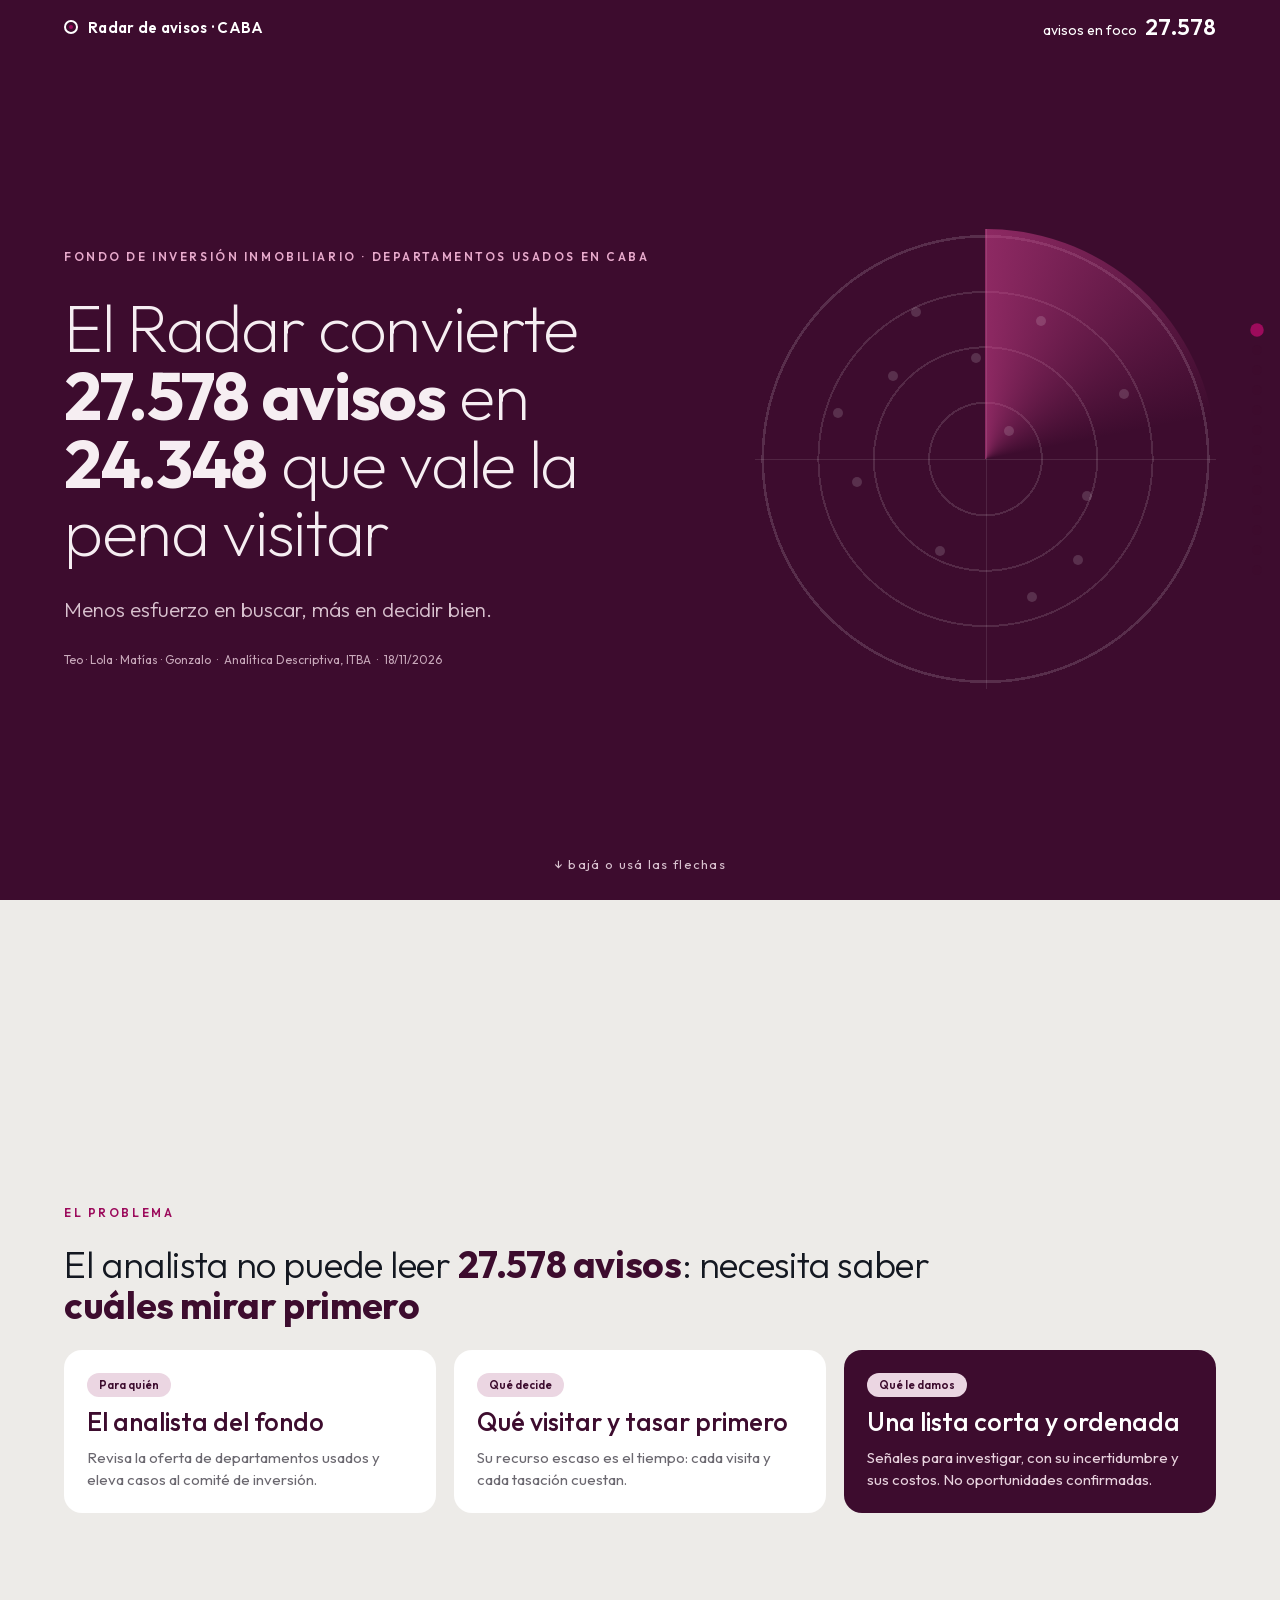
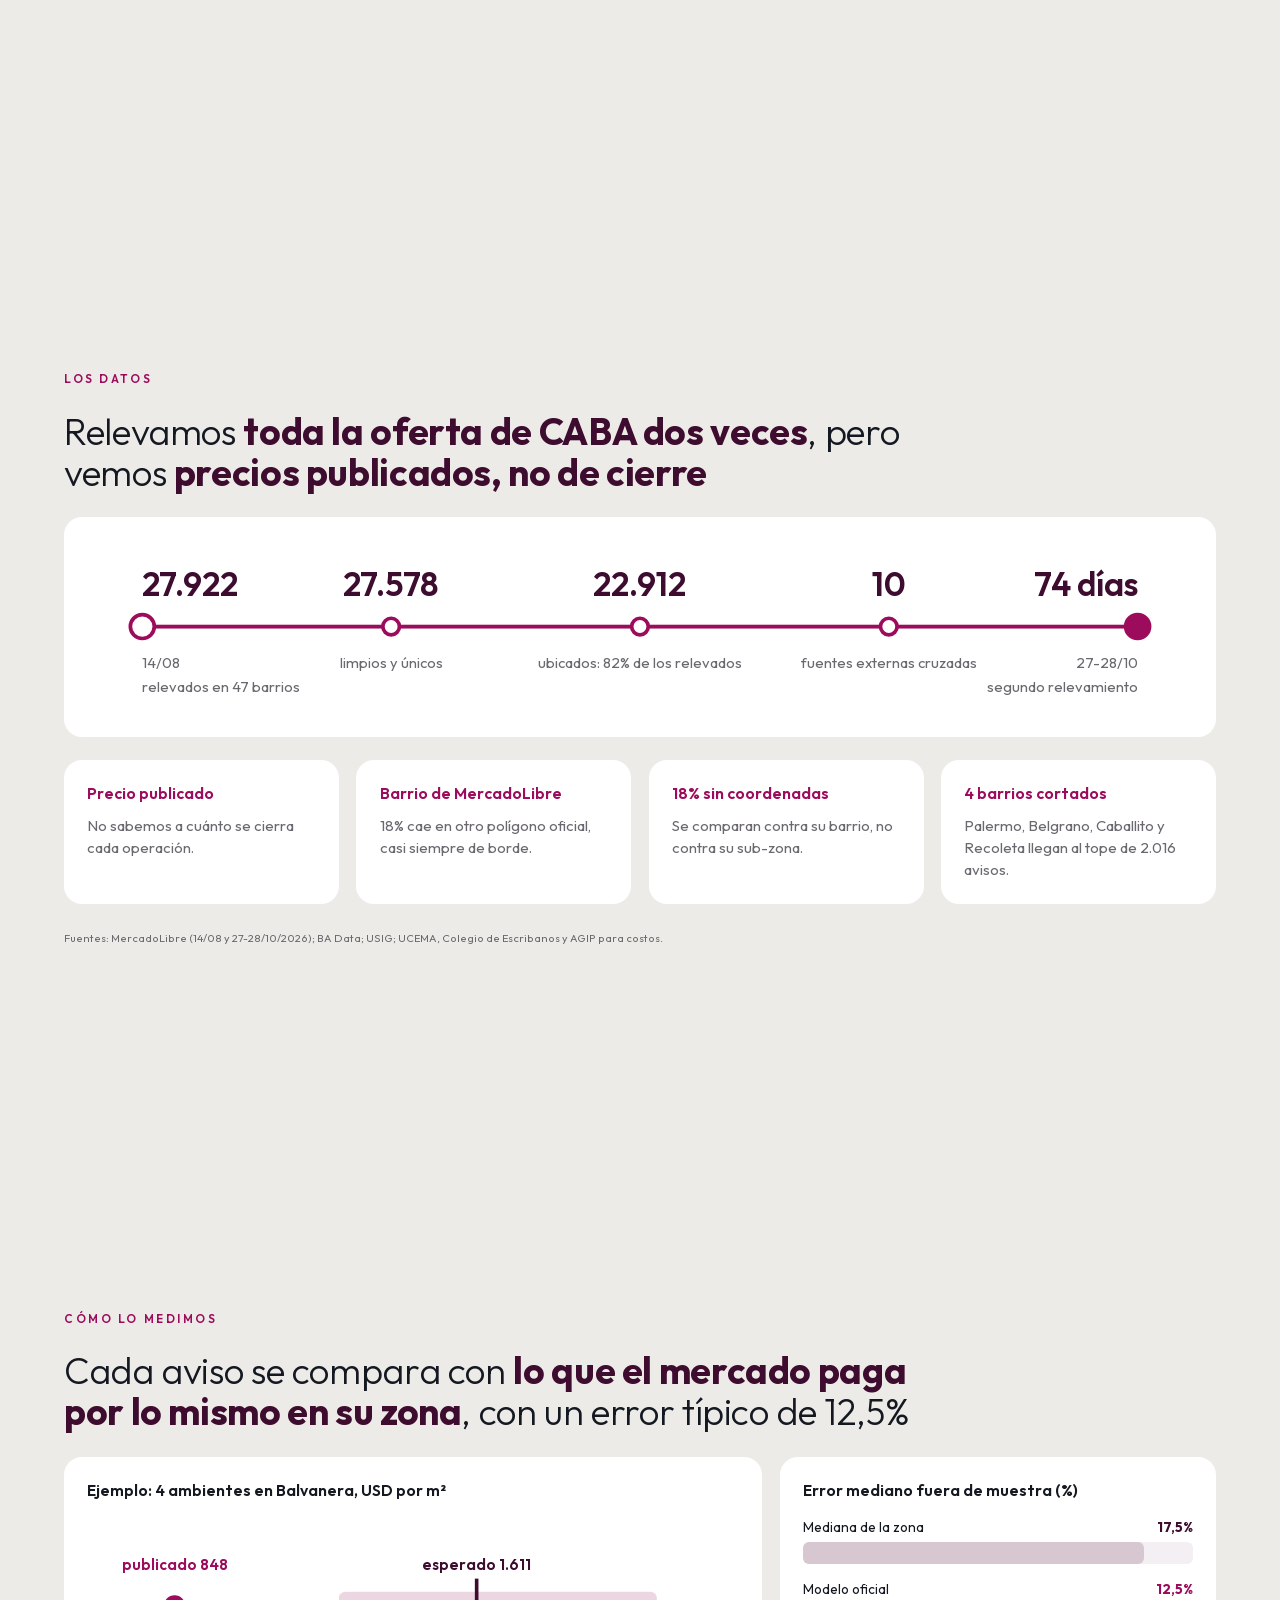
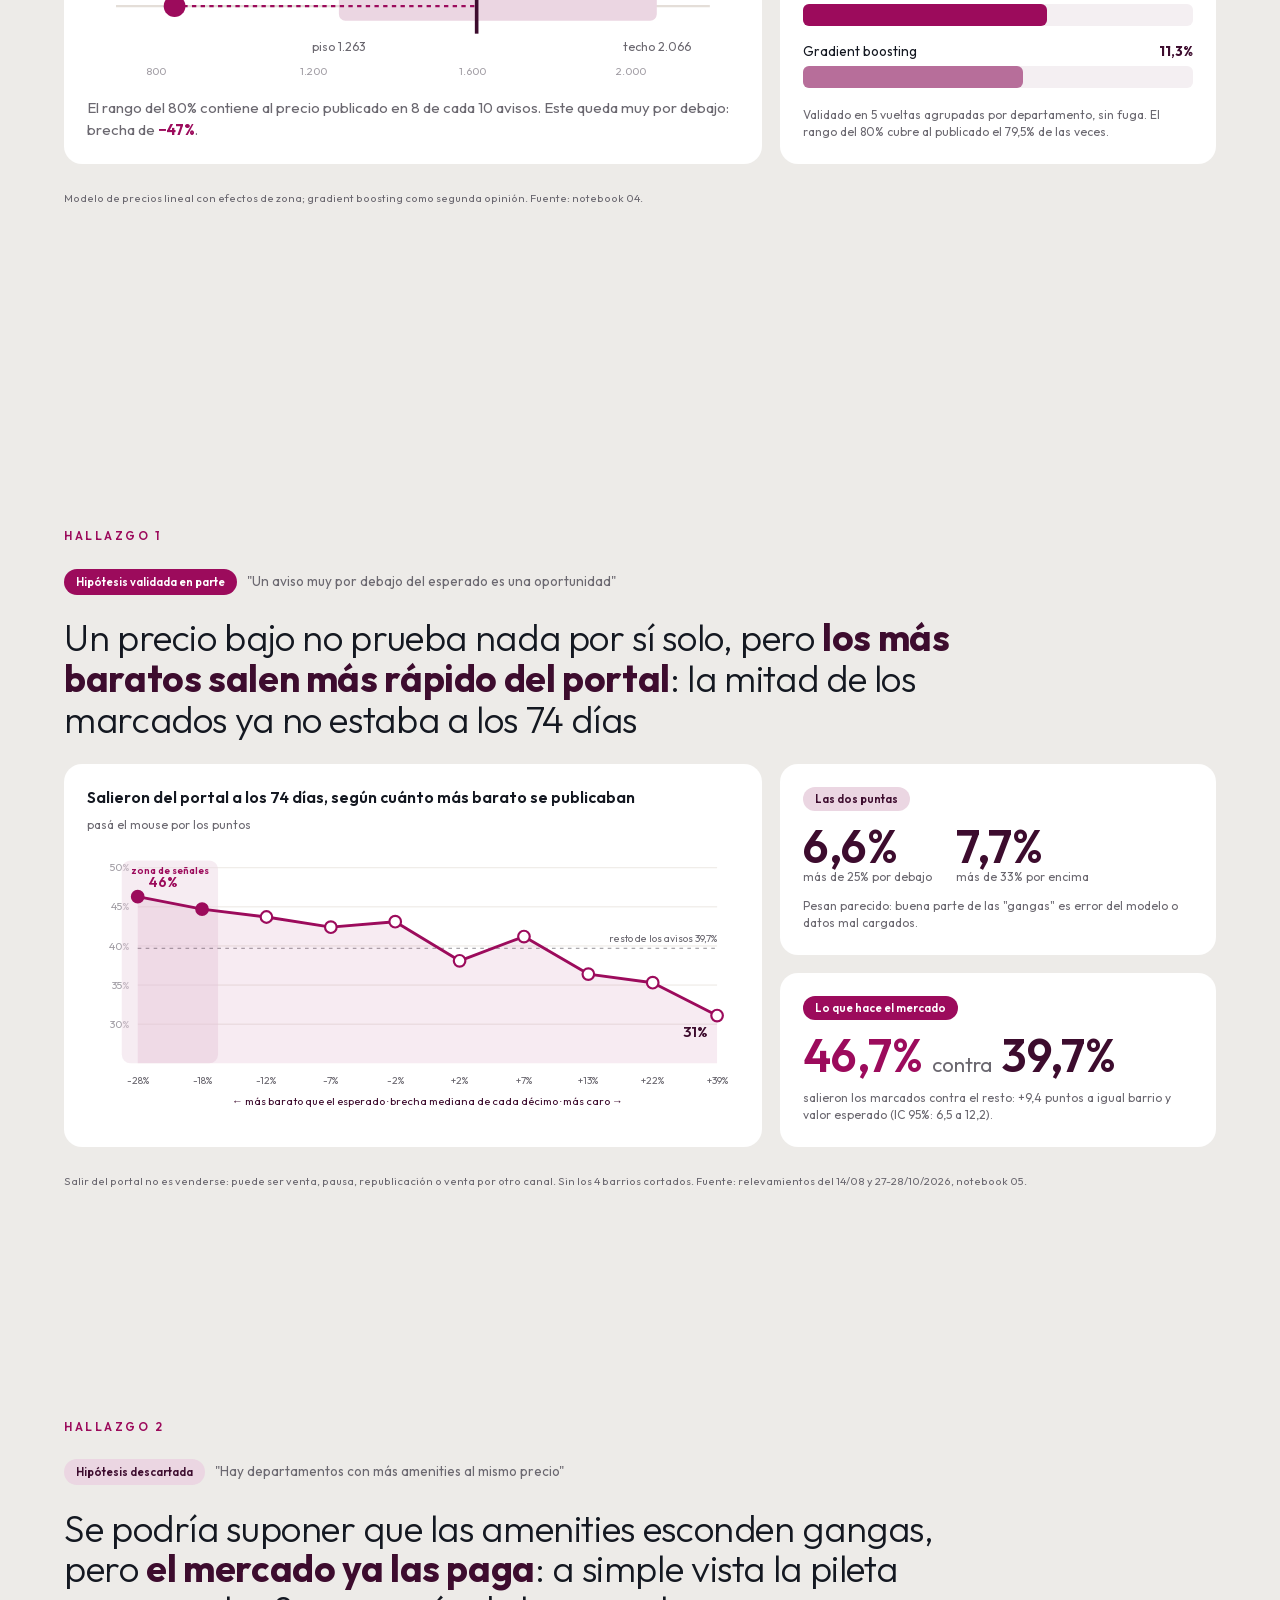
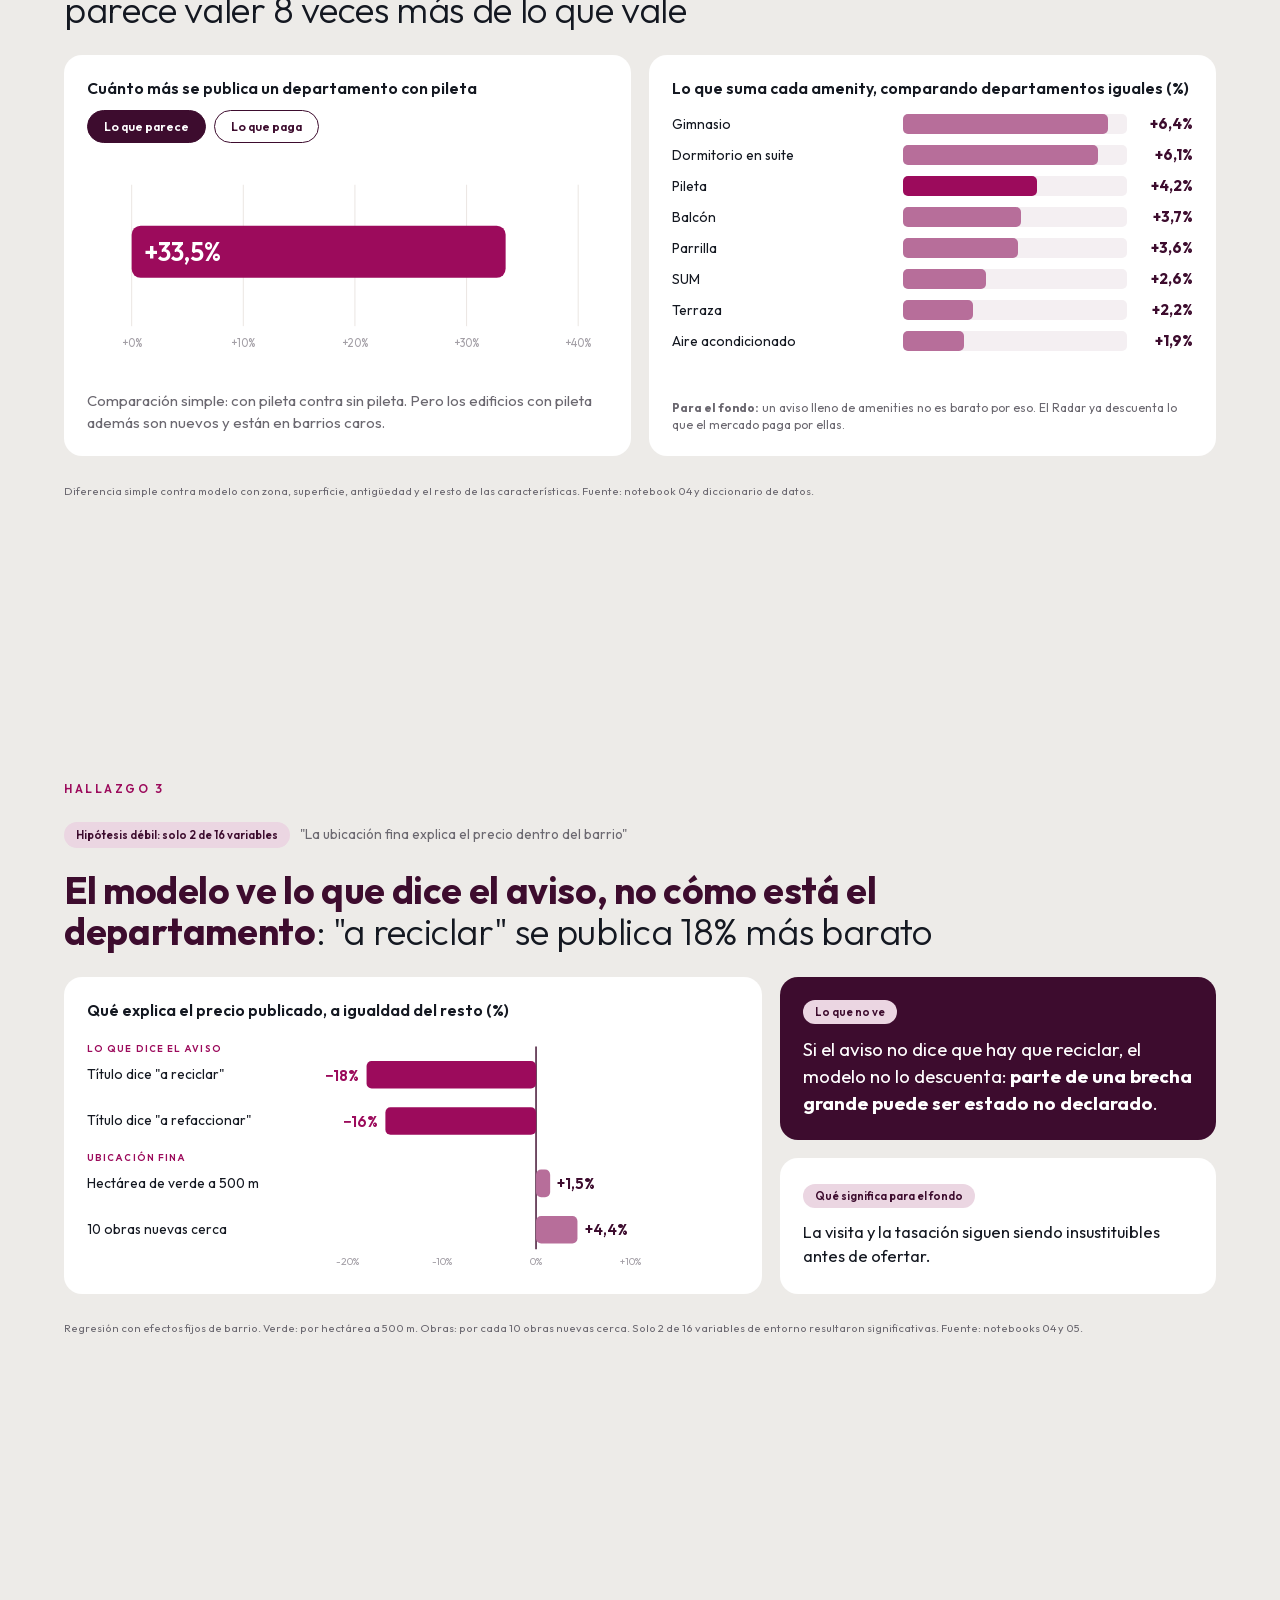
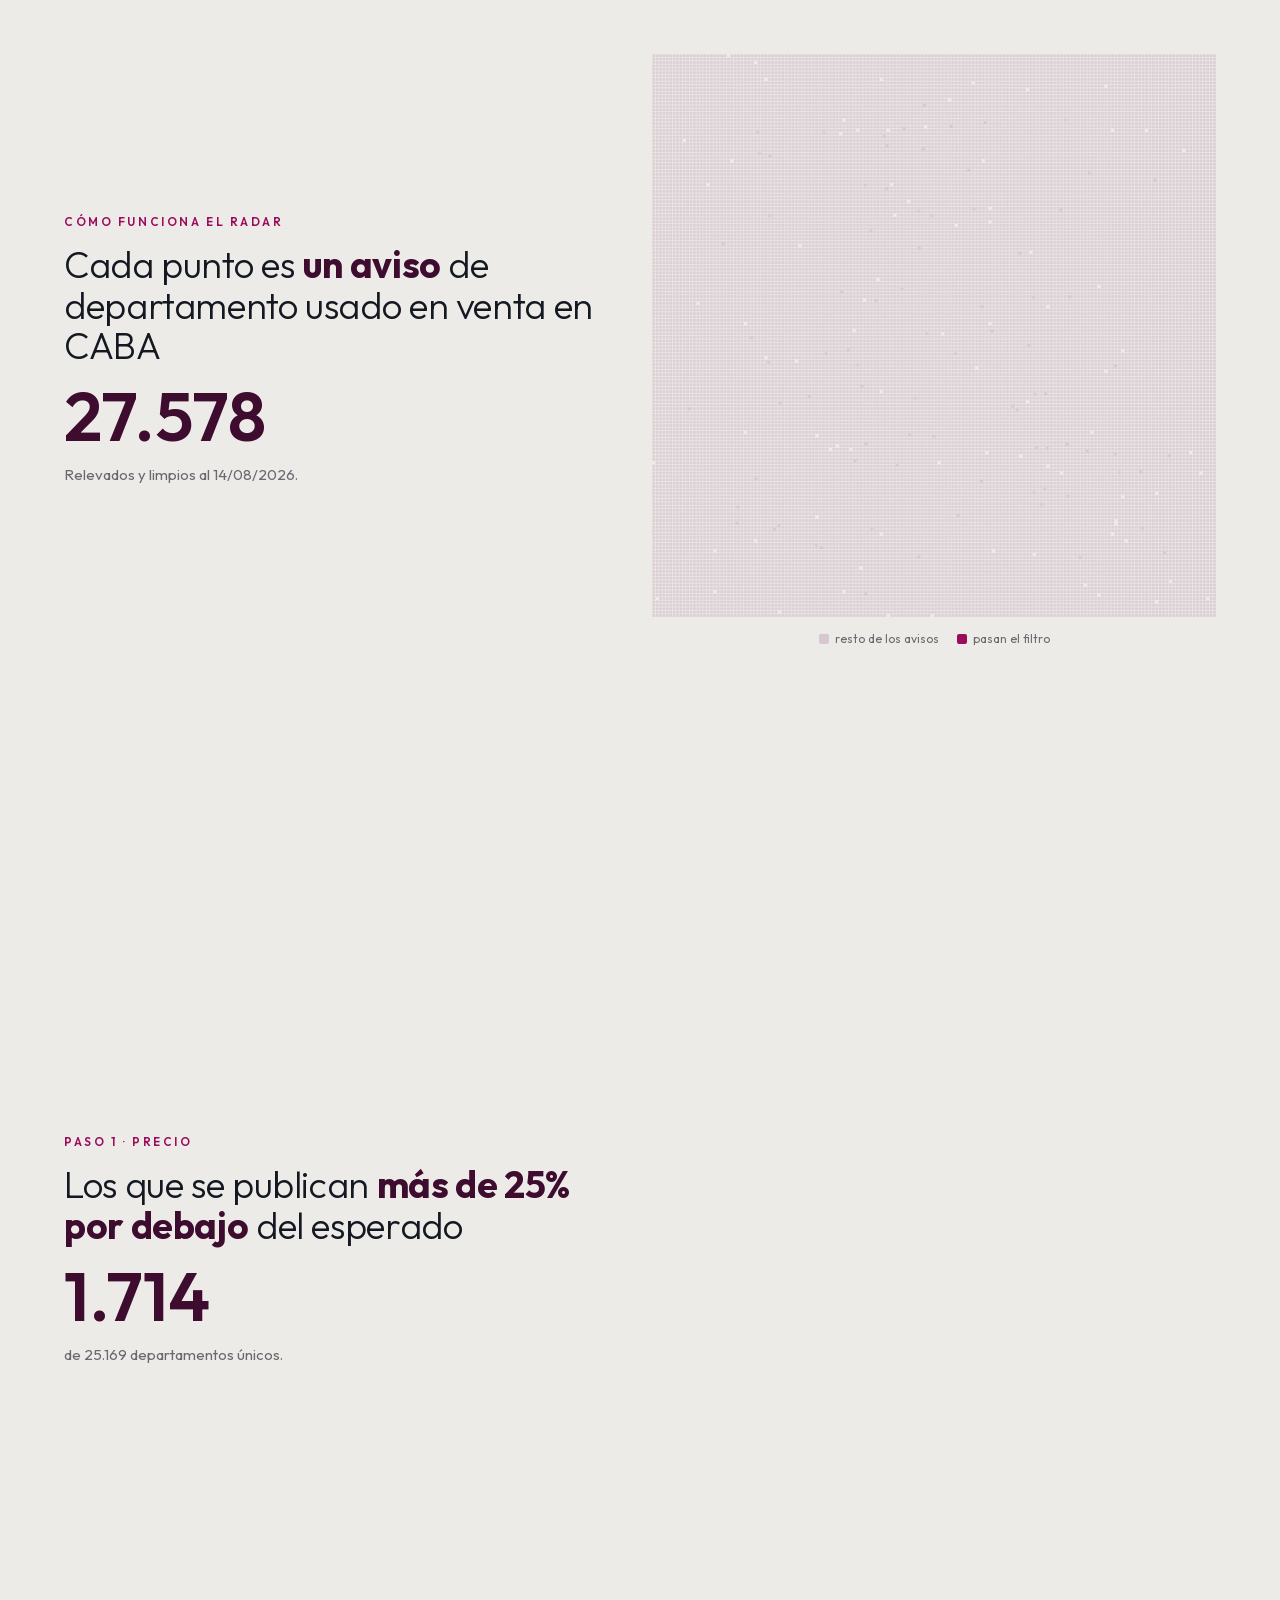
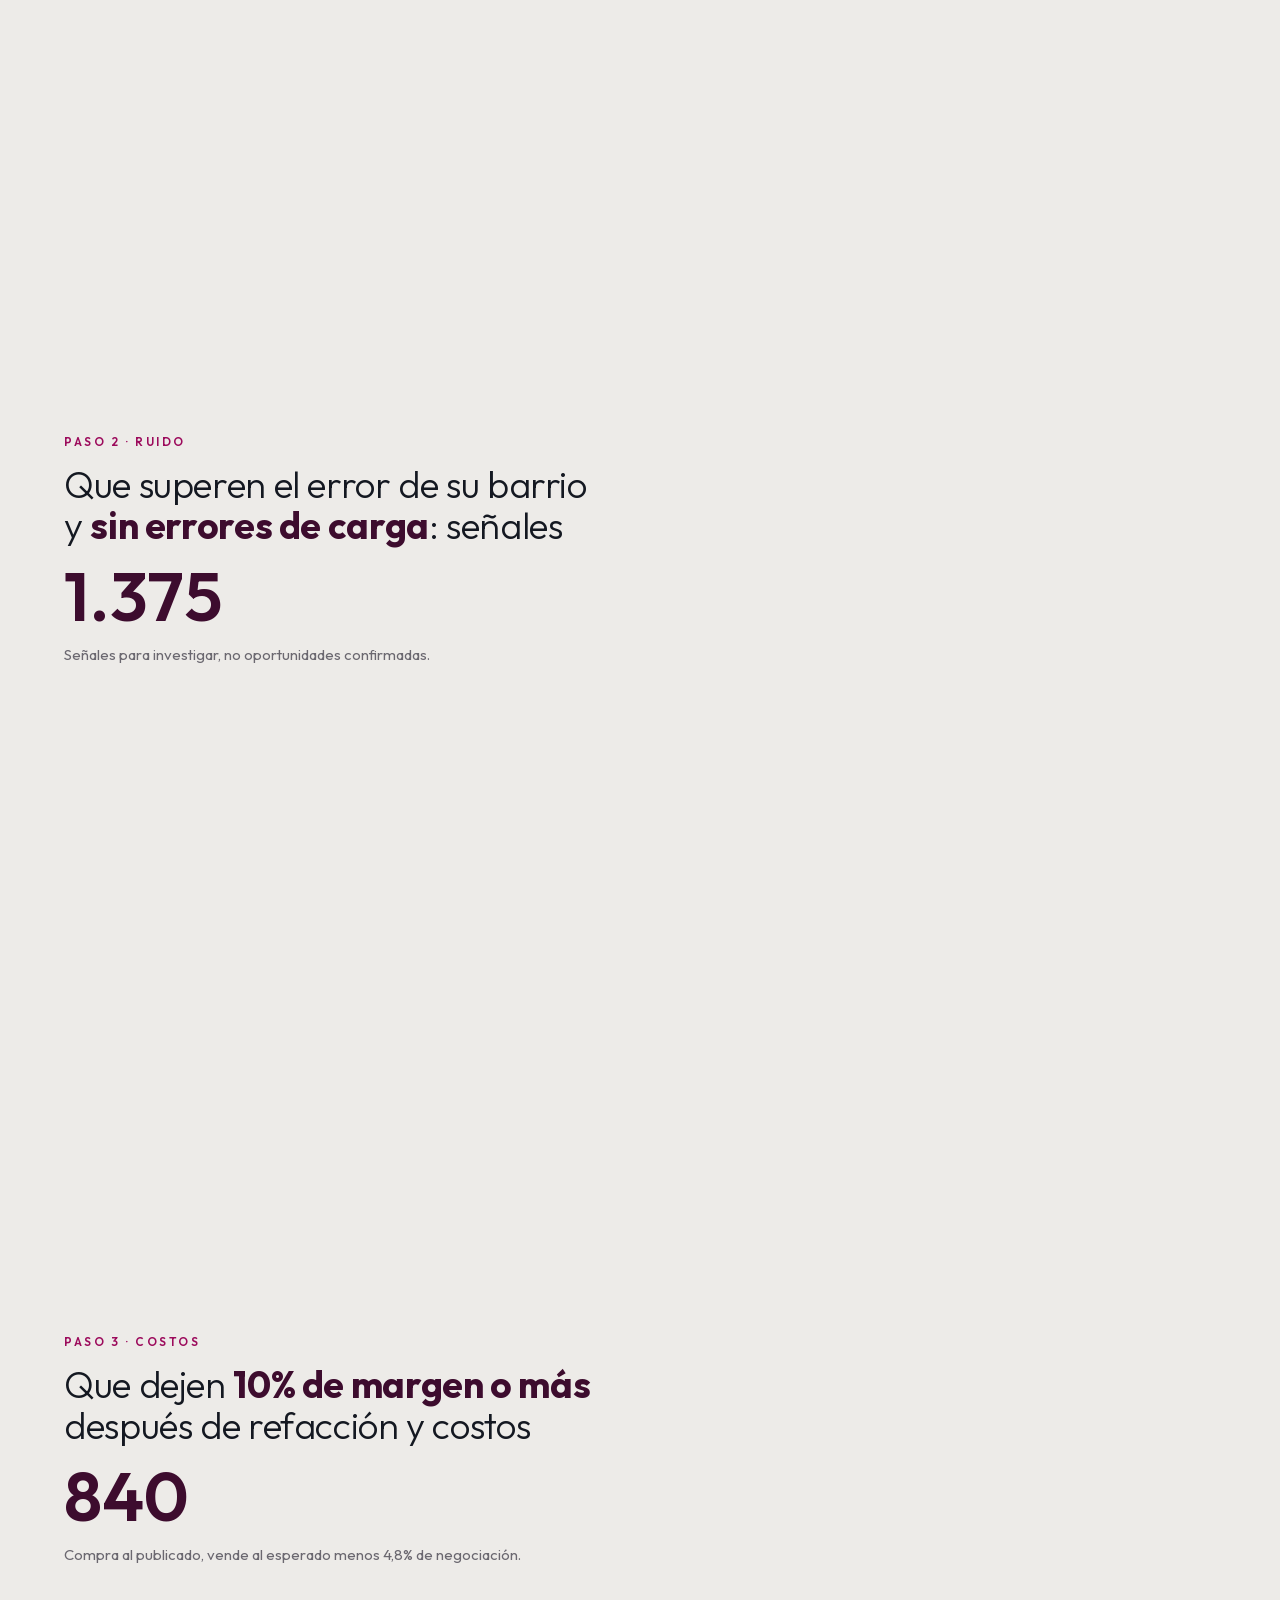
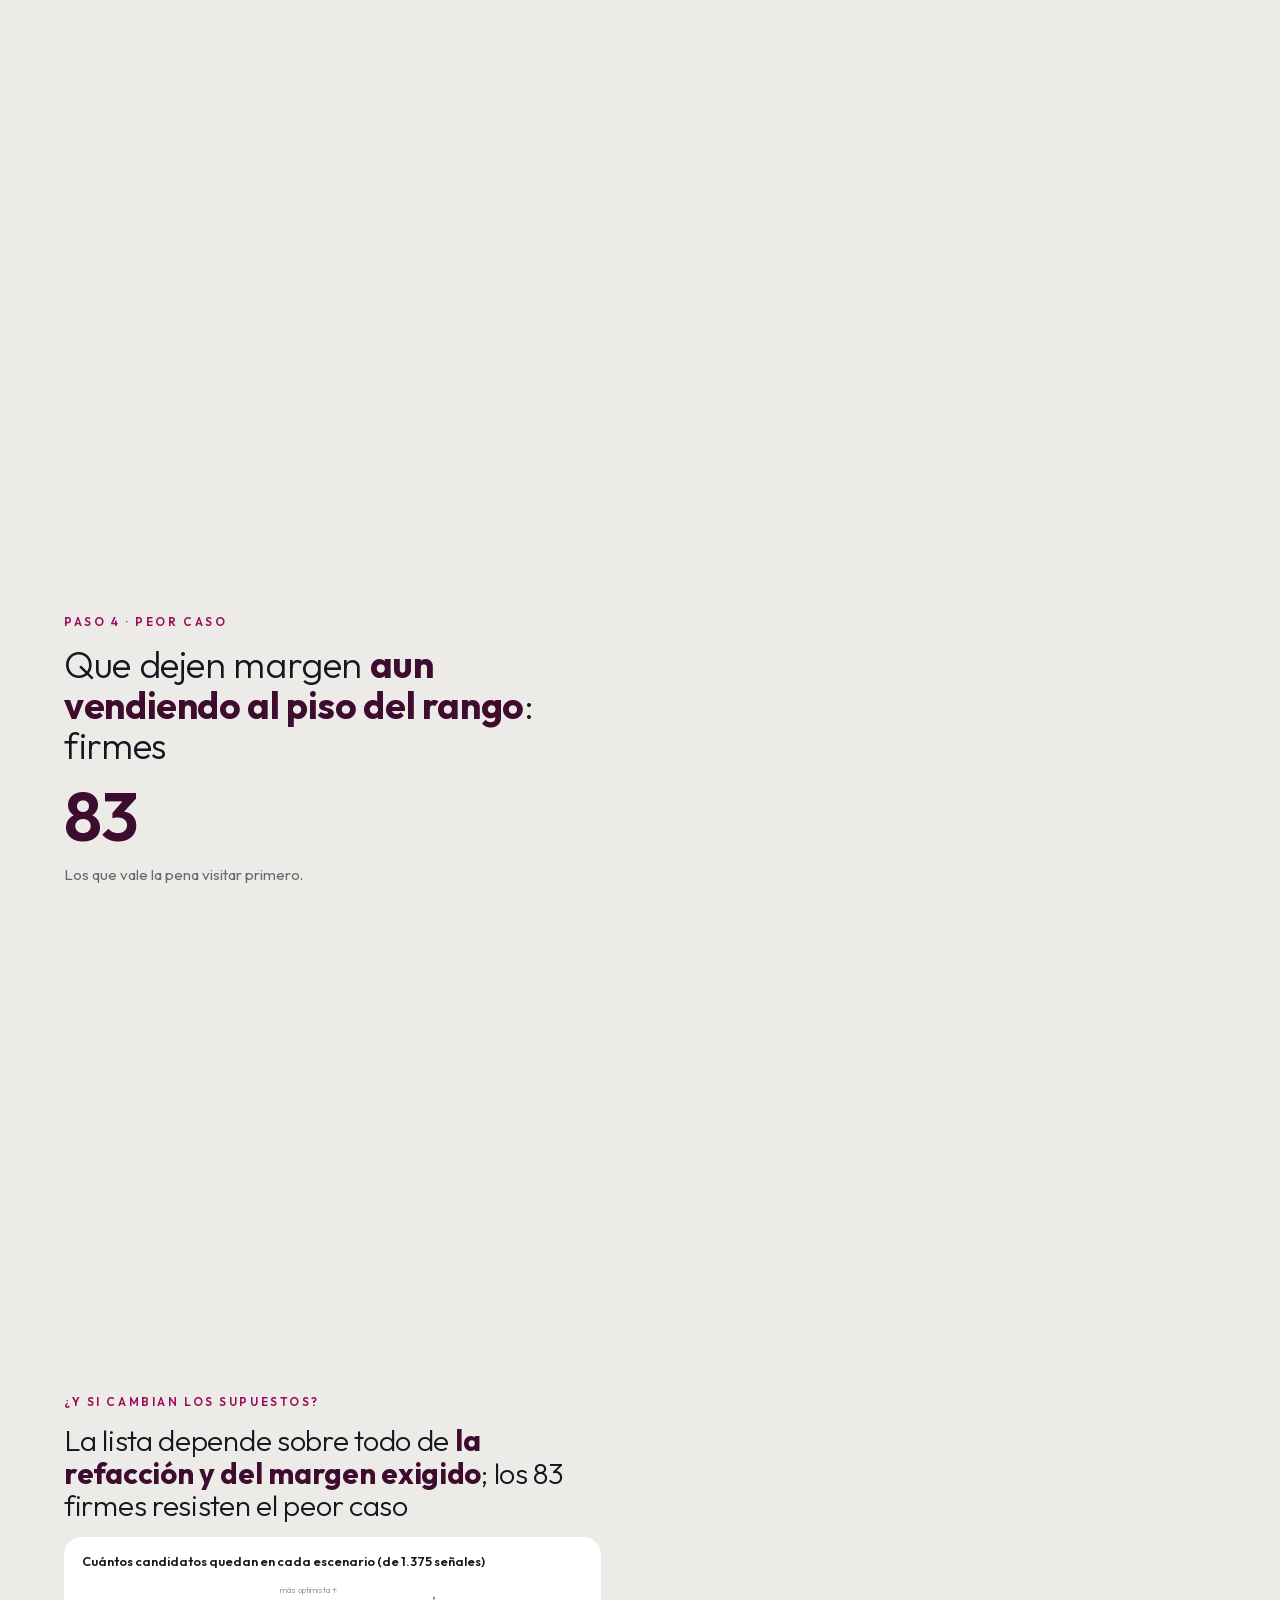
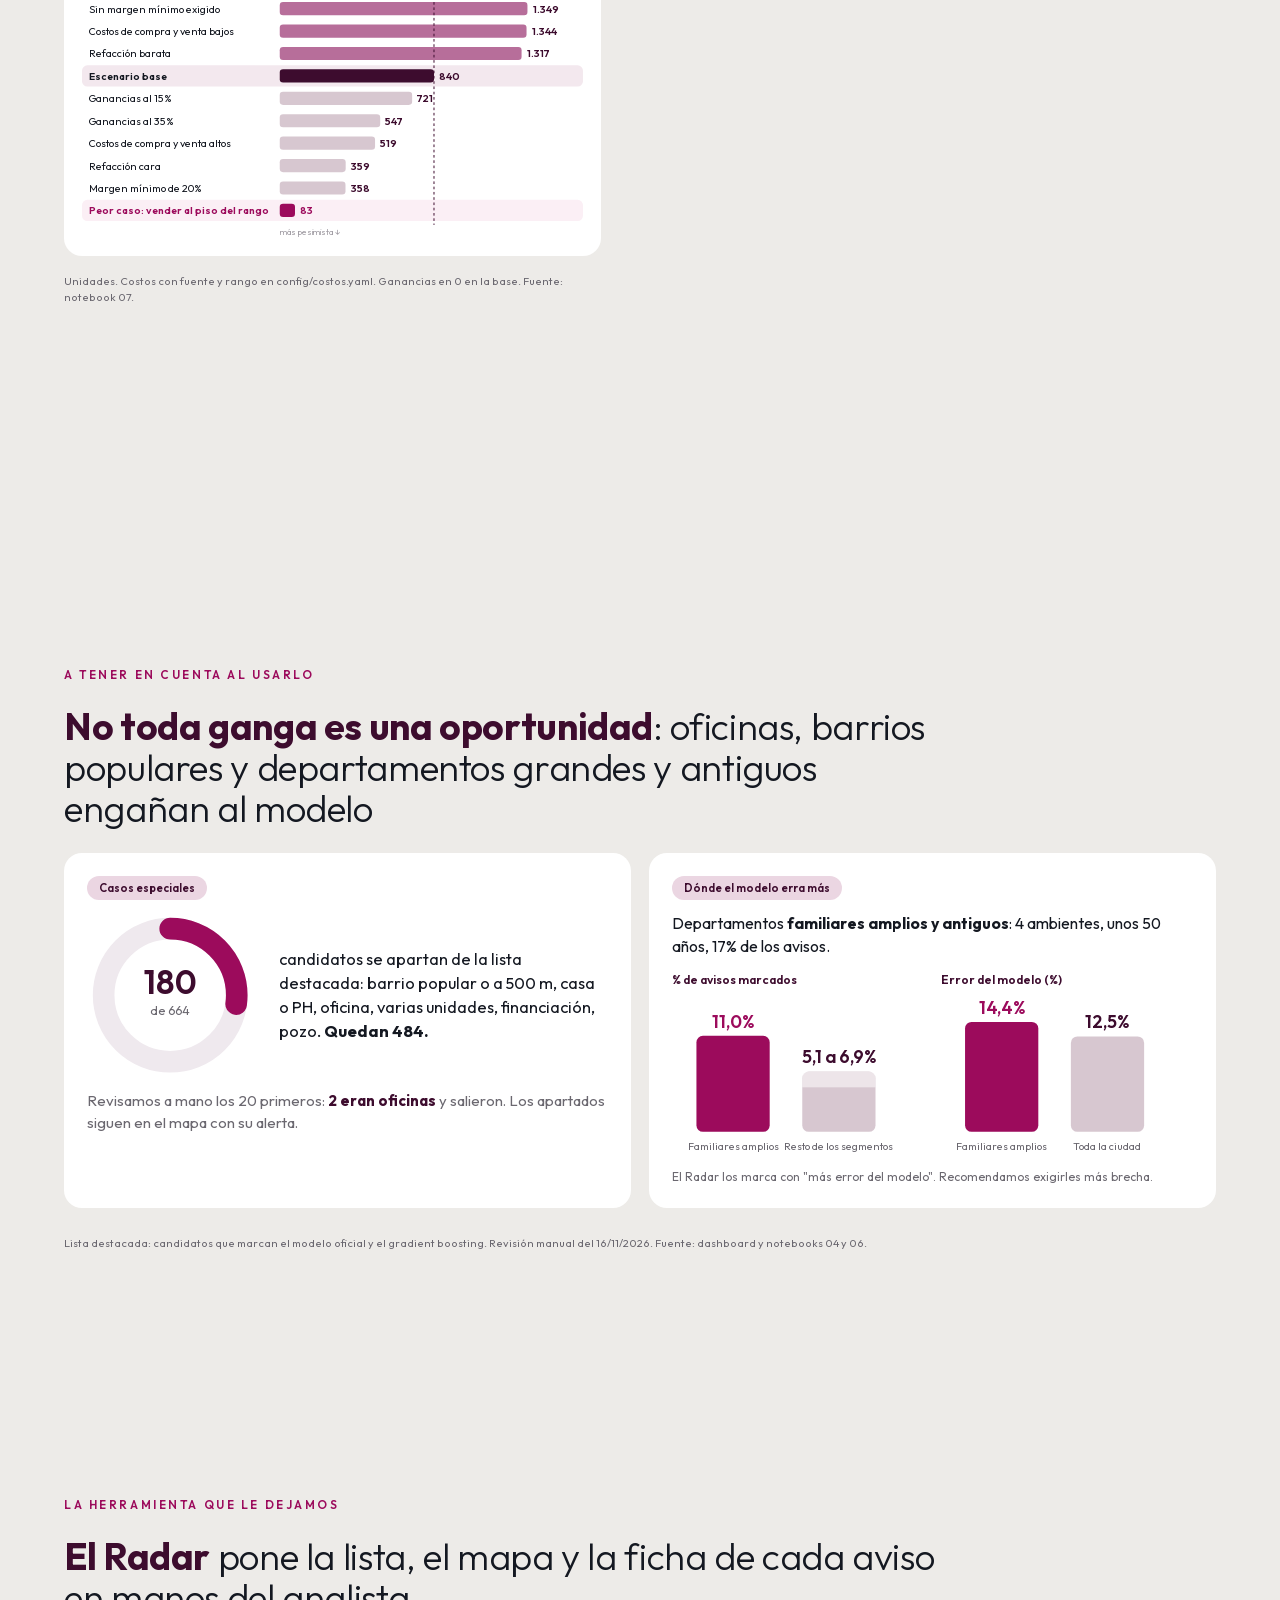
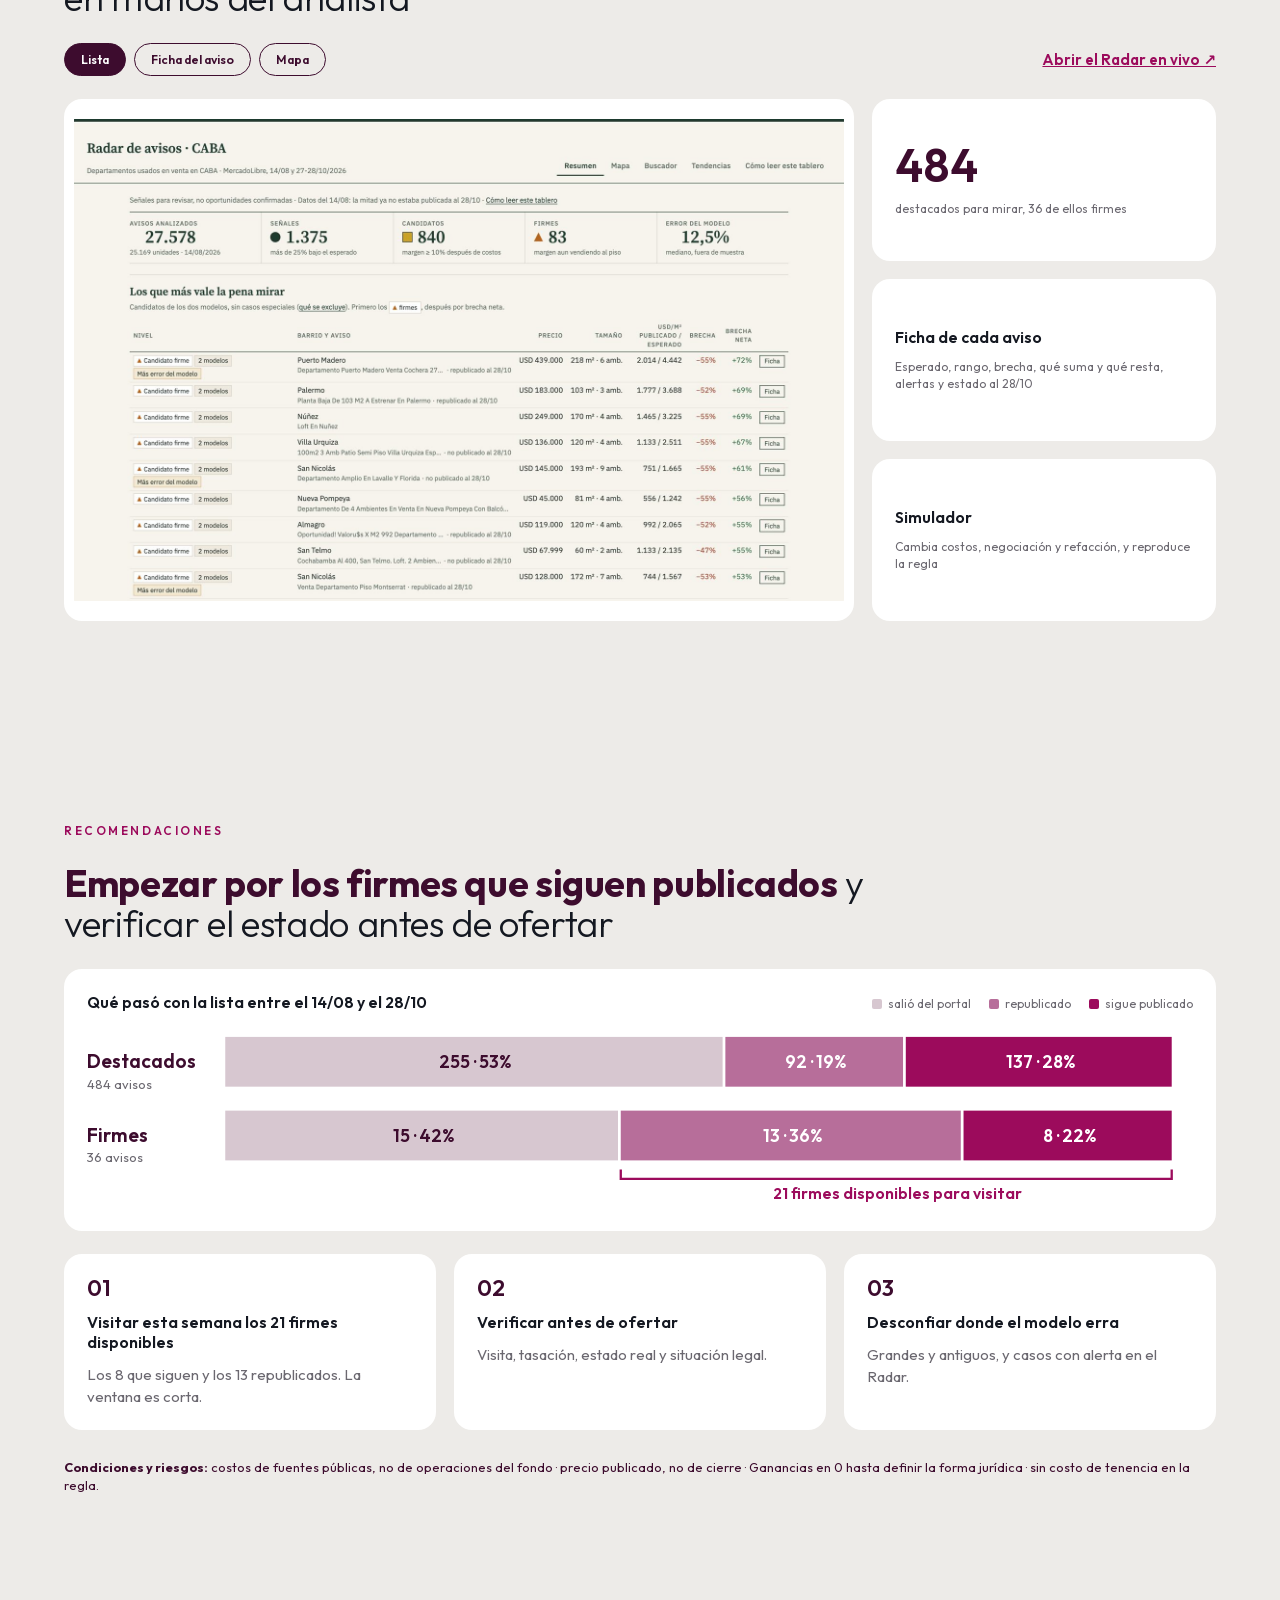
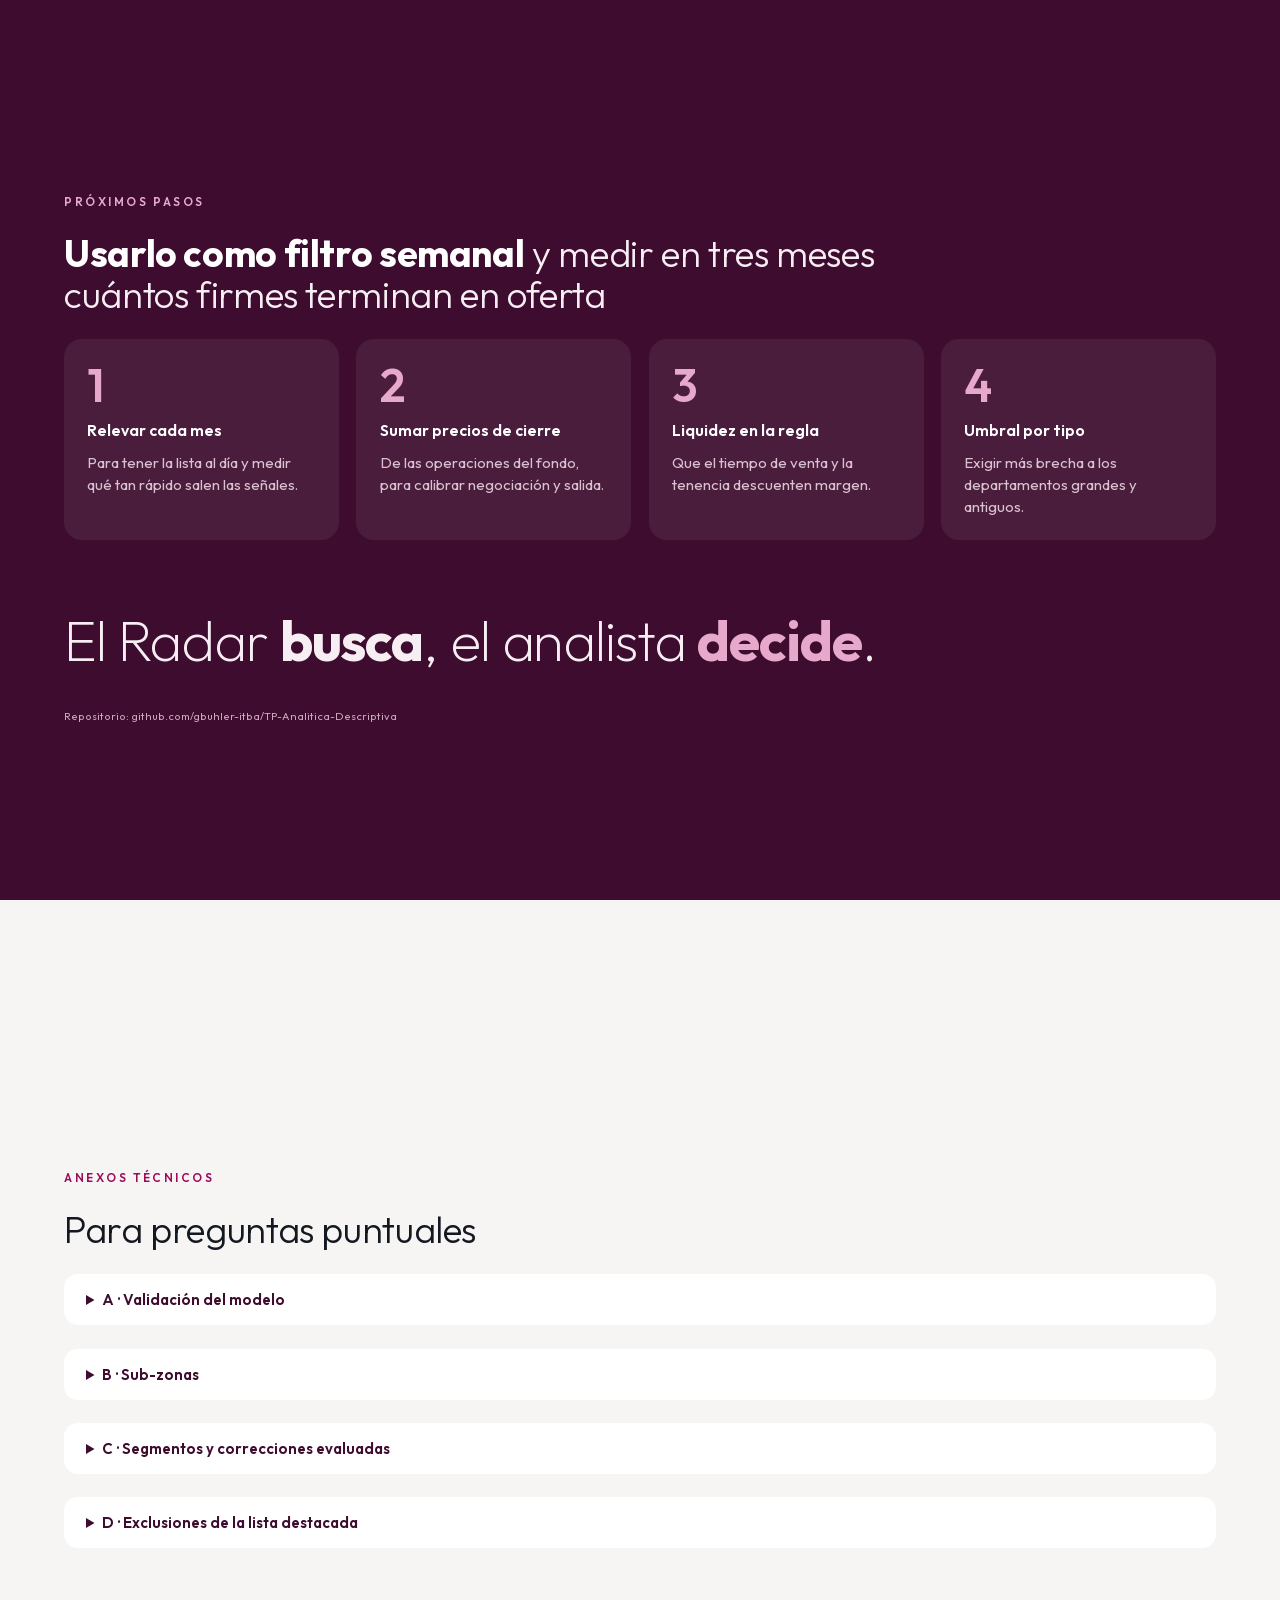
==== docs/presentacion/index.html @ cf69575a "Presentación: barras animadas y gráfico de escenarios" ====
<!DOCTYPE html>
<html lang="es">
<head>
<meta charset="utf-8">
<meta name="viewport" content="width=device-width, initial-scale=1">
<title>Radar de avisos · Presentación ejecutiva</title>
<style>
/* Outfit (Rodrigo Fuenzalida, SIL Open Font License 1.1), subset latin, fuente variable con los pesos 200 a 700, embebida para que la presentación se vea igual sin conexión */
@font-face{font-family:"Outfit";font-style:normal;font-weight:200 700;font-display:swap;src:url([data-uri]) format("woff2");unicode-range:U+0000-00FF, U+0131, U+0152-0153, U+02BB-02BC, U+02C6, U+02DA, U+02DC, U+0304, U+0308, U+0329, U+2000-206F, U+20AC, U+2122, U+2191, U+2193, U+2212, U+2215, U+FEFF, U+FFFD;}
:root{
  --fondo:#EDEBE8; --panel:#F6F5F3; --card:#FFFFFF;
  --ciruela:#3D0C2E; --magenta:#9C0B5C; --fucsia:#D0418E; --malva:#B76E9A; --rosa:#EBD6E2; --rosa2:#F3E8EE;
  --tinta:#141821; --gris:#6B6870; --linea:#DDD8D0;
}
*{box-sizing:border-box;margin:0;padding:0}
html{scroll-snap-type:y mandatory;scroll-behavior:smooth;background:var(--fondo)}
body{font-family:"Outfit",system-ui,sans-serif;color:var(--tinta);font-size:clamp(15px,1.15vw,20px)}
.stop{scroll-snap-align:start;min-height:100vh;padding:clamp(70px,8vh,96px) clamp(28px,5vw,96px) clamp(40px,6vh,70px);display:flex;flex-direction:column;justify-content:center;gap:clamp(16px,2.6vh,30px);position:relative}
.oscuro{background:var(--ciruela);color:#F6EEF2}
.kicker{font-size:.78em;letter-spacing:.22em;text-transform:uppercase;font-weight:600;color:var(--magenta)}
.oscuro .kicker{color:#E7A9CB}
h1{font-size:clamp(40px,5.2vw,92px);line-height:1.02;font-weight:200;letter-spacing:-.02em}
h1 b{font-weight:700}
h2{font-size:clamp(28px,2.9vw,52px);line-height:1.1;font-weight:300;letter-spacing:-.01em;max-width:24em}
h2 b{font-weight:700;color:var(--ciruela)}
.oscuro h2 b{color:#fff}
h3{font-size:1.05em;font-weight:600}
p{line-height:1.45}
.muted{color:var(--gris)} .oscuro .muted{color:#D9C2CF}
.mag{color:var(--magenta)}
.card{background:var(--card);border-radius:18px;padding:clamp(18px,1.8vw,30px);display:flex;flex-direction:column;gap:12px;min-width:0}
.oscuro .card{background:rgba(255,255,255,.07)}
.grid{display:grid;gap:clamp(14px,1.4vw,24px)}
.g2{grid-template-columns:1fr 1fr}.g3{grid-template-columns:repeat(3,1fr)}.g4{grid-template-columns:repeat(4,1fr)}.g32{grid-template-columns:1.6fr 1fr}
.num{font-weight:600;line-height:1;color:var(--ciruela);font-size:clamp(34px,3.6vw,64px)}
.num.xl{font-size:clamp(48px,5.4vw,96px)}
.oscuro .num{color:#fff}
.chico{font-size:.8em;color:var(--gris);line-height:1.4}
.oscuro .chico{color:#C9A9BB}
.fuente{font-size:.72em;color:var(--gris);margin-top:4px}
.oscuro .fuente{color:#C9A9BB}
.pill{align-self:flex-start;font-size:.75em;font-weight:600;padding:5px 12px;border-radius:999px;background:var(--rosa);color:var(--ciruela)}
.pill.fuerte{background:var(--magenta);color:#fff}
button.tog{font-family:inherit;font-size:.82em;font-weight:600;border:1.5px solid var(--ciruela);background:transparent;color:var(--ciruela);border-radius:999px;padding:8px 16px;cursor:pointer;transition:.2s}
button.tog.on,button.tog:hover{background:var(--ciruela);color:#fff}
.tabs{display:flex;gap:8px;flex-wrap:wrap}
/* aparición */
.rev{opacity:0;transform:translateY(24px);transition:opacity .8s ease, transform .8s cubic-bezier(.2,.8,.2,1)}
.vis .rev{opacity:1;transform:none}
.vis .rev.d1{transition-delay:.12s}.vis .rev.d2{transition-delay:.24s}.vis .rev.d3{transition-delay:.36s}.vis .rev.d4{transition-delay:.48s}
/* cabecera fija */
#cab{position:fixed;top:0;left:0;right:0;height:54px;display:flex;align-items:center;justify-content:space-between;padding:0 clamp(28px,5vw,96px);z-index:20;pointer-events:none;transition:color .3s}
#cab .marca{font-weight:600;font-size:15px;letter-spacing:.02em;display:flex;align-items:center;gap:10px}
#cab .marca i{width:14px;height:14px;border-radius:50%;border:2px solid currentColor;position:relative;display:inline-block}
#cab .marca i:after{content:"";position:absolute;inset:3px;border-radius:50%;background:var(--magenta)}
#foco{font-size:14px;display:flex;gap:8px;align-items:baseline}
#foco b{font-size:22px;font-weight:600;font-variant-numeric:tabular-nums}
#cab.claro{color:#fff}
/* índice lateral */
#indice{position:fixed;right:18px;top:50%;transform:translateY(-50%);display:flex;flex-direction:column;gap:10px;z-index:20}
#indice a{width:10px;height:10px;border-radius:50%;background:rgba(61,12,46,.18);display:block;transition:.25s;position:relative}
#indice a.on{background:var(--magenta);transform:scale(1.35)}
#indice a span{position:absolute;right:20px;top:50%;transform:translateY(-50%);white-space:nowrap;font-size:12px;background:var(--ciruela);color:#fff;padding:4px 9px;border-radius:6px;opacity:0;pointer-events:none;transition:.2s}
#indice a:hover span{opacity:1}
#notas{position:fixed;left:18px;right:60px;bottom:18px;max-height:28vh;overflow:auto;background:rgba(20,24,33,.95);color:#fff;font-size:16px;line-height:1.5;padding:14px 18px;border-radius:14px;display:none;z-index:30}
/* radar portada */
.radar{width:min(36vw,62vh);aspect-ratio:1;border-radius:50%;position:relative;flex-shrink:0;
  background:radial-gradient(circle,transparent 0 17%,rgba(255,255,255,.12) 17% 17.6%,transparent 17.6% 34%,rgba(255,255,255,.12) 34% 34.6%,transparent 34.6% 51%,rgba(255,255,255,.12) 51% 51.6%,transparent 51.6% 68%,rgba(255,255,255,.14) 68% 68.8%,transparent 68.8%)}
.radar .barrido{position:absolute;inset:0;border-radius:50%;background:conic-gradient(from 0deg,rgba(208,65,142,.55),rgba(208,65,142,0) 22%,transparent 100%);animation:gira 4.5s linear infinite}
.radar .eje{position:absolute;inset:0}
.radar .eje:before,.radar .eje:after{content:"";position:absolute;background:rgba(255,255,255,.1)}
.radar .eje:before{left:50%;top:0;bottom:0;width:1px}.radar .eje:after{top:50%;left:0;right:0;height:1px}
.blip{position:absolute;width:10px;height:10px;margin:-5px;border-radius:50%;background:#fff;opacity:.15}
.blip.on{animation:late 4.5s ease-out infinite;background:#fff}
@keyframes gira{to{transform:rotate(360deg)}}
@keyframes late{0%{opacity:0;transform:scale(.6)}6%{opacity:1;transform:scale(1.6);box-shadow:0 0 0 8px rgba(208,65,142,.35)}40%{opacity:.6;transform:scale(1)}100%{opacity:.12}}
.scroll-hint{position:absolute;bottom:28px;left:50%;transform:translateX(-50%);font-size:13px;color:#D9C2CF;letter-spacing:.1em;animation:flota 2s ease-in-out infinite}
@keyframes flota{50%{transform:translate(-50%,6px)}}
/* scrolly del embudo */
#embudo{display:grid;grid-template-columns:1fr 1.05fr;gap:clamp(20px,4vw,70px);padding:0 clamp(28px,5vw,96px);position:relative}
#embudo .pasos{display:flex;flex-direction:column}
#embudo .paso{min-height:100vh;display:flex;flex-direction:column;justify-content:center;gap:14px;scroll-snap-align:start;opacity:.25;transition:opacity .5s}
#embudo .paso.on{opacity:1}
#embudo .lienzo{position:sticky;top:0;height:100vh;display:flex;align-items:center;justify-content:center}
#puntos{width:min(44vw,80vh);height:min(44vw,80vh)}
.leyenda-p{display:flex;gap:18px;font-size:.8em;color:var(--gris)}
.leyenda-p span:before{content:"";display:inline-block;width:10px;height:10px;border-radius:2px;margin-right:6px;vertical-align:-1px;background:var(--c)}
/* gráficos */
svg text{font-family:"Outfit",sans-serif}
.tip{position:fixed;pointer-events:none;background:var(--ciruela);color:#fff;font-size:14px;padding:8px 12px;border-radius:8px;opacity:0;transition:opacity .15s;z-index:40;max-width:260px;line-height:1.35}
.captura{width:100%;height:100%;object-fit:contain;border-radius:12px;display:block}
.anexos{background:var(--panel)}
details{background:#fff;border-radius:14px;padding:16px 22px}
details summary{cursor:pointer;font-weight:600;color:var(--ciruela)}
details[open] summary{margin-bottom:12px}
@media (max-width:900px){.g2,.g3,.g4,.g32{grid-template-columns:1fr}#embudo{grid-template-columns:1fr}#embudo .lienzo{height:60vh}#indice{display:none}}
</style>
</head>
<body>

<header id="cab" class="claro"><span class="marca"><i></i>Radar de avisos · CABA</span><span id="foco">avisos en foco <b id="focoN">27.578</b></span></header>
<nav id="indice"></nav>
<div id="notas"></div>
<div class="tip" id="tip"></div>

<!-- 0 PORTADA -->
<section class="stop oscuro" data-titulo="Inicio" data-foco="27578" data-notas="Mensaje central de toda la charla: el Radar no compra por el fondo; hace la búsqueda para que el analista ponga su tiempo en decidir. Presentar al equipo. 30 segundos.">
  <div style="display:flex;align-items:center;gap:clamp(30px,5vw,90px)">
    <div style="flex:1;display:flex;flex-direction:column;gap:28px">
      <p class="kicker">Fondo de inversión inmobiliario · Departamentos usados en CABA</p>
      <h1>El Radar convierte <b>27.578 avisos</b> en <b class="cuenta" data-de="27578" data-a="83" data-delay="900">83</b> que vale la pena visitar</h1>
      <p style="font-size:1.4em;font-weight:300" class="muted">Menos esfuerzo en buscar, más en decidir bien.</p>
      <p class="chico">Teo · Lola · Matías · Gonzalo &nbsp;·&nbsp; Analítica Descriptiva, ITBA &nbsp;·&nbsp; 18/11/2026</p>
    </div>
    <div class="radar" id="radar"><div class="barrido"></div><div class="eje"></div></div>
  </div>
  <span class="scroll-hint">↓ bajá o usá las flechas</span>
</section>

<!-- 1 PROBLEMA -->
<section class="stop" data-titulo="El problema" data-foco="27578" data-notas="El dolor: el volumen hace imposible mirar todo. Remarcar la palabra señal: una brecha baja puede ser una oportunidad, pero también un error de carga, un departamento a reciclar o un problema legal. 1 minuto y medio.">
  <p class="kicker rev">El problema</p>
  <h2 class="rev d1">El analista no puede leer <b>27.578 avisos</b>: necesita saber <b>cuáles mirar primero</b></h2>
  <div class="grid g3">
    <div class="card rev d2"><span class="pill">Para quién</span><p class="num" style="font-size:clamp(24px,2vw,36px);font-weight:500">El analista del fondo</p><p class="muted">Revisa la oferta de departamentos usados y eleva casos al comité de inversión.</p></div>
    <div class="card rev d3"><span class="pill">Qué decide</span><p class="num" style="font-size:clamp(24px,2vw,36px);font-weight:500">Qué visitar y tasar primero</p><p class="muted">Su recurso escaso es el tiempo: cada visita y cada tasación cuestan.</p></div>
    <div class="card rev d4" style="background:var(--ciruela);color:#fff"><span class="pill">Qué le damos</span><p class="num" style="font-size:clamp(24px,2vw,36px);font-weight:500;color:#fff">Una lista corta y ordenada</p><p style="color:#E8D2DE">Señales para investigar, con su incertidumbre y sus costos. No oportunidades confirmadas.</p></div>
  </div>
</section>

<!-- 2 DATOS -->
<section class="stop" data-titulo="Los datos" data-foco="27578" data-notas="El viaje del dato en un minuto: relevamos todo MercadoLibre CABA, limpiamos, ubicamos en el mapa, cruzamos con fuentes oficiales y volvimos a relevar 74 días después para ver qué pasó con cada aviso. Los límites se dicen ahora. 2 minutos.">
  <p class="kicker rev">Los datos</p>
  <h2 class="rev d1">Relevamos <b>toda la oferta de CABA dos veces</b>, pero vemos <b>precios publicados, no de cierre</b></h2>
  <div class="card rev d2" style="padding-top:22px">
    <svg id="lineaTiempo" viewBox="0 0 1200 190" width="100%" aria-label="Línea de tiempo de los dos relevamientos"></svg>
  </div>
  <div class="grid g4">
    <div class="card rev d2"><h3 class="mag">Precio publicado</h3><p class="muted">No sabemos a cuánto se cierra cada operación.</p></div>
    <div class="card rev d3"><h3 class="mag">Barrio de MercadoLibre</h3><p class="muted">18% cae en otro polígono oficial, casi siempre de borde.</p></div>
    <div class="card rev d3"><h3 class="mag">18% sin coordenadas</h3><p class="muted">Se comparan contra su barrio, no contra su sub-zona.</p></div>
    <div class="card rev d4"><h3 class="mag">4 barrios cortados</h3><p class="muted">Palermo, Belgrano, Caballito y Recoleta llegan al tope de 2.016 avisos.</p></div>
  </div>
  <p class="fuente">Fuentes: MercadoLibre (14/08 y 27-28/10/2026); BA Data; USIG; UCEMA, Colegio de Escribanos y AGIP para costos.</p>
</section>

<!-- 3 METODO -->
<section class="stop" data-titulo="Cómo medimos" data-foco="25169" data-notas="Con el ejemplo de Balvanera: algo así en esa zona se publica a 1.611 dólares el m², con un rango de 1.263 a 2.066; este se publica a 848. Validamos sin fuga: cada aviso se predice con un modelo que nunca lo vio. Tocar las barras de error: el modelo erra 12,5%, contra 17,5% de mirar la mediana de la zona. 2 minutos.">
  <p class="kicker rev">Cómo lo medimos</p>
  <h2 class="rev d1">Cada aviso se compara con <b>lo que el mercado paga por lo mismo en su zona</b>, con un error típico de 12,5%</h2>
  <div class="grid g32">
    <div class="card rev d2">
      <h3>Ejemplo: 4 ambientes en Balvanera, USD por m²</h3>
      <svg id="rango" viewBox="0 0 900 240" width="100%" aria-label="Publicado 848 contra esperado 1.611, rango de 1.263 a 2.066"></svg>
      <p class="muted">El rango del 80% contiene al precio publicado en 8 de cada 10 avisos. Este queda muy por debajo: brecha de <b class="mag">−47%</b>.</p>
    </div>
    <div class="card rev d3">
      <h3>Error mediano fuera de muestra (%)</h3>
      <div id="errores" style="display:flex;flex-direction:column;gap:16px;margin-top:6px"></div>
      <p class="chico" style="margin-top:auto">Validado en 5 vueltas agrupadas por departamento, sin fuga. El rango del 80% cubre al publicado el 79,5% de las veces.</p>
    </div>
  </div>
  <p class="fuente">Modelo de precios lineal con efectos de zona; gradient boosting como segunda opinión. Fuente: notebook 04.</p>
</section>

<!-- 5 HALLAZGO 1 -->
<section class="stop" id="h1" data-titulo="Hallazgo 1" data-foco="1375" data-notas="Arrancar con la hipótesis y su veredicto. Primero: si hubiera muchos departamentos regalados, la cola de abajo sería más pesada que la de arriba; son parecidas, así que buena parte de las brechas grandes es error. Pero el gráfico muestra el gradiente: cuanto más barato respecto del esperado, más salen del portal. Pasar el mouse por los puntos. Salir del portal no es venderse. Consecuencia: la lista hay que revisarla rápido. 2 minutos y medio.">
  <p class="kicker rev">Hallazgo 1</p>
  <p class="rev d1" style="display:flex;gap:10px;align-items:center;flex-wrap:wrap"><span class="pill fuerte">Hipótesis validada en parte</span><span class="muted" style="font-size:.9em">"Un aviso muy por debajo del esperado es una oportunidad"</span></p>
  <h2 class="rev d1">Un precio bajo no prueba nada por sí solo, pero <b>los más baratos salen más rápido del portal</b>: la mitad de los marcados ya no estaba a los 74 días</h2>
  <div class="grid g32">
    <div class="card rev d2">
      <div style="display:flex;justify-content:space-between;align-items:baseline;gap:10px;flex-wrap:wrap"><h3>Salieron del portal a los 74 días, según cuánto más barato se publicaban</h3><span class="chico">pasá el mouse por los puntos</span></div>
      <svg id="salida" viewBox="0 0 900 380" width="100%" aria-label="Tasa de salida por décimo de brecha"></svg>
    </div>
    <div style="display:flex;flex-direction:column;gap:clamp(14px,1.4vw,24px)">
      <div class="card rev d3"><span class="pill">Las dos puntas</span><div style="display:flex;gap:24px;align-items:flex-end"><div><p class="num mag">6,6%</p><p class="chico">más de 25% por debajo</p></div><div><p class="num">7,7%</p><p class="chico">más de 33% por encima</p></div></div><p class="chico">Pesan parecido: buena parte de las "gangas" es error del modelo o datos mal cargados.</p></div>
      <div class="card rev d4"><span class="pill fuerte">Lo que hace el mercado</span><p class="num"><span class="mag">46,7%</span> <span style="font-size:.45em;color:var(--gris);font-weight:400">contra</span> 39,7%</p><p class="chico">salieron los marcados contra el resto: +9,4 puntos a igual barrio y valor esperado (IC 95%: 6,5 a 12,2).</p></div>
    </div>
  </div>
  <p class="fuente">Salir del portal no es venderse: puede ser venta, pausa, republicación o venta por otro canal. Sin los 4 barrios cortados. Fuente: relevamientos del 14/08 y 27-28/10/2026, notebook 05.</p>
</section>

<!-- 6 HALLAZGO 2 AMENITIES -->
<section class="stop" id="h2" data-titulo="Hallazgo 2" data-foco="1375" data-notas="Uno supondría que un departamento con pileta, gimnasio y parrilla al mismo precio que uno sin nada es una ganga. Comparando a simple vista, la pileta parece valer 33% más. Pero esos edificios además son nuevos y están en barrios caros. Comparando departamentos iguales, la pileta suma 4,2%. Tocar el botón. Consecuencia para el fondo: un aviso lleno de amenities no es barato por eso; mirarlo con cuidado. 2 minutos.">
  <p class="kicker rev">Hallazgo 2</p>
  <p class="rev d1" style="display:flex;gap:10px;align-items:center;flex-wrap:wrap"><span class="pill">Hipótesis descartada</span><span class="muted" style="font-size:.9em">"Hay departamentos con más amenities al mismo precio"</span></p>
  <h2 class="rev d1">Se podría suponer que las amenities esconden gangas, pero <b>el mercado ya las paga</b>: a simple vista la pileta parece valer 8 veces más de lo que vale</h2>
  <div class="grid g2">
    <div class="card rev d2">
      <div style="display:flex;justify-content:space-between;align-items:center;gap:12px;flex-wrap:wrap"><h3>Cuánto más se publica un departamento con pileta</h3>
        <div class="tabs"><button class="tog on" data-pil="parece">Lo que parece</button><button class="tog" data-pil="paga">Lo que paga</button></div></div>
      <svg id="pileta" viewBox="0 0 700 300" width="100%" aria-label="Prima de la pileta: 33,5% a simple vista, 4,2% comparando iguales"></svg>
      <p id="pilTxt" class="muted">Comparación simple: con pileta contra sin pileta. Pero los edificios con pileta además son nuevos y están en barrios caros.</p>
    </div>
    <div class="card rev d3">
      <h3>Lo que suma cada amenity, comparando departamentos iguales (%)</h3>
      <div id="primas" style="display:flex;flex-direction:column;gap:11px;margin-top:4px"></div>
      <p class="chico" style="margin-top:auto"><b>Para el fondo:</b> un aviso lleno de amenities no es barato por eso. El Radar ya descuenta lo que el mercado paga por ellas.</p>
    </div>
  </div>
  <p class="fuente">Diferencia simple contra modelo con zona, superficie, antigüedad y el resto de las características. Fuente: notebook 04 y diccionario de datos.</p>
</section>

<!-- 7 HALLAZGO 3 ESTADO -->
<section class="stop" id="h3" data-titulo="Hallazgo 3" data-foco="1375" data-notas="El modelo solo sabe lo que dice el aviso. Si el título dice a reciclar, se publica 18% más barato que uno igual sin esa marca, y el modelo lo descuenta. Pero si el aviso no lo dice, el modelo no lo ve: parte de una brecha grande puede ser estado no declarado. Y la ubicación fina dentro del barrio pesa poco. Por eso la visita es insustituible. 2 minutos.">
  <p class="kicker rev">Hallazgo 3</p>
  <p class="rev d1" style="display:flex;gap:10px;align-items:center;flex-wrap:wrap"><span class="pill">Hipótesis débil: solo 2 de 16 variables</span><span class="muted" style="font-size:.9em">"La ubicación fina explica el precio dentro del barrio"</span></p>
  <h2 class="rev d1"><b>El modelo ve lo que dice el aviso, no cómo está el departamento</b>: "a reciclar" se publica 18% más barato</h2>
  <div class="grid g32">
    <div class="card rev d2">
      <h3>Qué explica el precio publicado, a igualdad del resto (%)</h3>
      <svg id="estado" viewBox="0 0 900 330" width="100%" aria-label="Efectos sobre el precio: a reciclar −18%, a refaccionar −16%, verde +1,5%, obras +4,4%"></svg>
    </div>
    <div style="display:flex;flex-direction:column;gap:clamp(14px,1.4vw,24px)">
      <div class="card rev d3" style="background:var(--ciruela);color:#fff;flex:1;justify-content:center"><span class="pill">Lo que no ve</span><p style="font-size:1.25em">Si el aviso no dice que hay que reciclar, el modelo no lo descuenta: <b>parte de una brecha grande puede ser estado no declarado</b>.</p></div>
      <div class="card rev d4" style="flex:1;justify-content:center"><span class="pill">Qué significa para el fondo</span><p style="font-size:1.1em">La visita y la tasación siguen siendo insustituibles antes de ofertar.</p></div>
    </div>
  </div>
  <p class="fuente">Regresión con efectos fijos de barrio. Verde: por hectárea a 500 m. Obras: por cada 10 obras nuevas cerca. Solo 2 de 16 variables de entorno resultaron significativas. Fuente: notebooks 04 y 05.</p>
</section>

<!-- 8 EMBUDO (scrolly) -->
<section id="embudo" data-titulo="De 27.578 a 83" class="seccion-embudo">
  <div class="pasos">
    <div class="paso" data-paso="0" data-foco="27578" data-notas="Cómo funciona la herramienta, en cinco pasos. Cada punto es un aviso. Bajar despacio y dejar que la animación cuente la historia."><p class="kicker">Cómo funciona el Radar</p><h2>Cada punto es <b>un aviso</b> de departamento usado en venta en CABA</h2><p class="num xl">27.578</p><p class="muted">Relevados y limpios al 14/08/2026.</p></div>
    <div class="paso" data-paso="1" data-foco="1714" data-notas="Primer filtro: el precio publicado está más de 25% por debajo del esperado para su zona y sus características."><p class="kicker">Paso 1 · Precio</p><h2>Los que se publican <b>más de 25% por debajo</b> del esperado</h2><p class="num xl mag">1.714</p><p class="muted">de 25.169 departamentos únicos.</p></div>
    <div class="paso" data-paso="2" data-foco="1375" data-notas="Segundo y tercer filtro: la brecha tiene que superar el error típico de su barrio, y se descartan errores de carga. Esas son las señales."><p class="kicker">Paso 2 · Ruido</p><h2>Que superen el error de su barrio y <b>sin errores de carga</b>: señales</h2><p class="num xl mag">1.375</p><p class="muted">Señales para investigar, no oportunidades confirmadas.</p></div>
    <div class="paso" data-paso="3" data-foco="840" data-notas="La regla de negocio: compra al publicado, refacciona según el título, vende al esperado menos 4,8% de negociación, y descuenta escribano, Sellos, comisiones y certificados. Quedan 840 con 10% de margen o más."><p class="kicker">Paso 3 · Costos</p><h2>Que dejen <b>10% de margen o más</b> después de refacción y costos</h2><p class="num xl mag">840</p><p class="muted">Compra al publicado, vende al esperado menos 4,8% de negociación.</p></div>
    <div class="paso" data-paso="4" data-foco="83" data-notas="Los firmes: dejan margen aun en el peor caso, vendiendo al piso del rango. Estos 83 son los que vale la pena visitar primero."><p class="kicker">Paso 4 · Peor caso</p><h2>Que dejen margen <b>aun vendiendo al piso del rango</b>: firmes</h2><p class="num xl mag">83</p><p class="muted">Los que vale la pena visitar primero.</p></div>
    <div class="paso" data-paso="5" data-foco="83" data-notas="La pregunta obvia del directorio: ¿y si los supuestos están mal? El gráfico muestra cuánto se mueven los 840 candidatos con cada supuesto. El margen exigido y la refacción son los que más pesan. Los 83 firmes son el núcleo que resiste el peor caso. Pasar el mouse por las barras. 1 minuto y medio."><p class="kicker">¿Y si cambian los supuestos?</p><h2 style="font-size:clamp(24px,2.3vw,40px)">La lista depende sobre todo de <b>la refacción y del margen exigido</b>; los 83 firmes resisten el peor caso</h2><div class="card" style="padding:16px 18px"><h3 style="font-size:.85em">Cuántos candidatos quedan en cada escenario (de 1.375 señales)</h3><svg id="tornado" viewBox="0 0 760 330" width="100%" aria-label="Sensibilidad de los candidatos a cada supuesto"></svg></div><p class="fuente">Unidades. Costos con fuente y rango en config/costos.yaml. Ganancias en 0 en la base. Fuente: notebook 07.</p></div>
  </div>
  <div class="lienzo"><div style="display:flex;flex-direction:column;gap:14px;align-items:center"><canvas id="puntos"></canvas><div class="leyenda-p"><span style="--c:#D7C7D0">resto de los avisos</span><span style="--c:#9C0B5C">pasan el filtro</span></div></div></div>
</section>

<!-- 10 CUIDADO -->
<section class="stop" data-titulo="A tener en cuenta" data-foco="484" data-notas="Cosas a tener en cuenta al usarlo, porque son particulares. No toda ganga es una oportunidad: oficinas, departamentos pegados a un barrio popular, casas o PH, ventas en block o con financiación; el Radar los aparta de la lista destacada pero los deja visibles con su alerta. Revisamos a mano los 20 primeros y dos eran oficinas. Y en los departamentos grandes y antiguos el modelo marca el doble y erra más: el Radar los alerta. 1 minuto y medio.">
  <p class="kicker rev">A tener en cuenta al usarlo</p>
  <h2 class="rev d1"><b>No toda ganga es una oportunidad</b>: oficinas, barrios populares y departamentos grandes y antiguos engañan al modelo</h2>
  <div class="grid g2">
    <div class="card rev d2">
      <span class="pill">Casos especiales</span>
      <div style="display:flex;align-items:center;gap:26px">
        <svg viewBox="0 0 200 200" style="width:clamp(130px,13vw,220px);flex-shrink:0" aria-label="180 de 664 candidatos apartados">
          <circle cx="100" cy="100" r="80" fill="none" stroke="#EFE9EE" stroke-width="26"/>
          <circle class="arco" data-p="0.271" cx="100" cy="100" r="80" fill="none" stroke="#9C0B5C" stroke-width="26" stroke-linecap="round" transform="rotate(-90 100 100)"/>
          <text x="100" y="98" text-anchor="middle" font-size="40" font-weight="600" fill="#3D0C2E">180</text>
          <text x="100" y="124" text-anchor="middle" font-size="15" fill="#6B6870">de 664</text>
        </svg>
        <p style="font-size:1.1em">candidatos se apartan de la lista destacada: barrio popular o a 500 m, casa o PH, oficina, varias unidades, financiación, pozo. <b>Quedan 484.</b></p>
      </div>
      <p class="muted">Revisamos a mano los 20 primeros: <b style="color:var(--ciruela)">2 eran oficinas</b> y salieron. Los apartados siguen en el mapa con su alerta.</p>
    </div>
    <div class="card rev d3">
      <span class="pill">Dónde el modelo erra más</span>
      <p style="font-size:1.05em">Departamentos <b>familiares amplios y antiguos</b>: 4 ambientes, unos 50 años, 17% de los avisos.</p>
      <svg id="segmento" viewBox="0 0 640 230" width="100%" aria-label="Familiares amplios: 11% marcados contra 5 a 7% en el resto; error 14,4% contra 12,5%"></svg>
      <p class="chico">El Radar los marca con "más error del modelo". Recomendamos exigirles más brecha.</p>
    </div>
  </div>
  <p class="fuente">Lista destacada: candidatos que marcan el modelo oficial y el gradient boosting. Revisión manual del 16/11/2026. Fuente: dashboard y notebooks 04 y 06.</p>
</section>

<!-- 11 PRODUCTO -->
<section class="stop" data-titulo="El Radar" data-foco="484" data-notas="Demo en vivo, 3 minutos con recorrido ensayado: 1) Resumen y el primero de la lista con su ficha. 2) Buscador filtrando barrio y tipo. 3) Tendencias, mover el simulador a refacción alta. Si falla internet, usar estas capturas.">
  <p class="kicker rev">La herramienta que le dejamos</p>
  <h2 class="rev d1"><b>El Radar</b> pone la lista, el mapa y la ficha de cada aviso en manos del analista</h2>
  <div class="tabs rev d2"><button class="tog on" data-cap="resumen">Lista</button><button class="tog" data-cap="ficha">Ficha del aviso</button><button class="tog" data-cap="mapa">Mapa</button>
    <a href="https://gbuhler-itba.github.io/TP-Analitica-Descriptiva/dashboard/" target="_blank" rel="noopener" style="margin-left:auto;align-self:center;font-weight:600;color:var(--magenta)">Abrir el Radar en vivo ↗</a></div>
  <div class="grid rev d3" style="grid-template-columns:2.3fr 1fr;height:min(58vh,560px)">
    <div class="card" style="padding:10px;min-height:0"><img id="imgCap" class="captura" src="[data-uri]" alt="Captura del Radar"></div>
    <div style="display:flex;flex-direction:column;gap:clamp(14px,1.4vw,24px)">
      <div class="card" style="flex:1;justify-content:center"><p class="num">484</p><p class="chico">destacados para mirar, 36 de ellos firmes</p></div>
      <div class="card" style="flex:1;justify-content:center"><h3>Ficha de cada aviso</h3><p class="chico">Esperado, rango, brecha, qué suma y qué resta, alertas y estado al 28/10</p></div>
      <div class="card" style="flex:1;justify-content:center"><h3>Simulador</h3><p class="chico">Cambia costos, negociación y refacción, y reproduce la regla</p></div>
    </div>
  </div>
</section>

<!-- 12 RECOMENDACIONES -->
<section class="stop" data-titulo="Recomendaciones" data-foco="36" data-notas="La llamada a la acción. El gráfico muestra qué pasó con los destacados y con los firmes entre relevamientos: la mitad ya no está. De los 36 firmes, 21 seguían o volvieron a publicarse. Tres decisiones concretas, y las condiciones. 2 minutos.">
  <p class="kicker rev">Recomendaciones</p>
  <h2 class="rev d1"><b>Empezar por los firmes que siguen publicados</b> y verificar el estado antes de ofertar</h2>
  <div class="card rev d2">
    <div style="display:flex;justify-content:space-between;align-items:baseline;gap:10px;flex-wrap:wrap"><h3>Qué pasó con la lista entre el 14/08 y el 28/10</h3>
      <div class="leyenda-p"><span style="--c:#D7C7D0">salió del portal</span><span style="--c:#B76E9A">republicado</span><span style="--c:#9C0B5C">sigue publicado</span></div></div>
    <svg id="estadoLista" viewBox="0 0 1200 170" width="100%" aria-label="Destacados: 255 salieron, 92 republicados, 137 siguen. Firmes: 15 salieron, 13 republicados, 8 siguen"></svg>
  </div>
  <div class="grid g3">
    <div class="card rev d2"><span class="num mag" style="font-size:1.5em">01</span><h3>Visitar esta semana los 21 firmes disponibles</h3><p class="muted">Los 8 que siguen y los 13 republicados. La ventana es corta.</p></div>
    <div class="card rev d3"><span class="num mag" style="font-size:1.5em">02</span><h3>Verificar antes de ofertar</h3><p class="muted">Visita, tasación, estado real y situación legal.</p></div>
    <div class="card rev d4"><span class="num mag" style="font-size:1.5em">03</span><h3>Desconfiar donde el modelo erra</h3><p class="muted">Grandes y antiguos, y casos con alerta en el Radar.</p></div>
  </div>
  <p class="fuente rev d4" style="font-size:.85em;color:var(--ciruela)"><b>Condiciones y riesgos:</b> costos de fuentes públicas, no de operaciones del fondo · precio publicado, no de cierre · Ganancias en 0 hasta definir la forma jurídica · sin costo de tenencia en la regla.</p>
</section>

<!-- 13 CIERRE -->
<section class="stop oscuro" data-titulo="Próximos pasos" data-foco="83" data-notas="Cerrar volviendo al mensaje central. El pedido concreto al directorio: adoptar el Radar como filtro semanal y medir en tres meses cuántos firmes terminan en oferta. Abrir preguntas.">
  <p class="kicker rev">Próximos pasos</p>
  <h2 class="rev d1"><b>Usarlo como filtro semanal</b> y medir en tres meses cuántos firmes terminan en oferta</h2>
  <div class="grid g4">
    <div class="card rev d1"><span class="num" style="color:#E7A9CB">1</span><h3 style="color:#fff">Relevar cada mes</h3><p class="muted">Para tener la lista al día y medir qué tan rápido salen las señales.</p></div>
    <div class="card rev d2"><span class="num" style="color:#E7A9CB">2</span><h3 style="color:#fff">Sumar precios de cierre</h3><p class="muted">De las operaciones del fondo, para calibrar negociación y salida.</p></div>
    <div class="card rev d3"><span class="num" style="color:#E7A9CB">3</span><h3 style="color:#fff">Liquidez en la regla</h3><p class="muted">Que el tiempo de venta y la tenencia descuenten margen.</p></div>
    <div class="card rev d4"><span class="num" style="color:#E7A9CB">4</span><h3 style="color:#fff">Umbral por tipo</h3><p class="muted">Exigir más brecha a los departamentos grandes y antiguos.</p></div>
  </div>
  <p class="rev d4" style="font-size:clamp(34px,4.4vw,80px);font-weight:200;letter-spacing:-.02em;margin-top:clamp(10px,4vh,50px)">El Radar <b style="font-weight:700">busca</b>, el analista <b style="font-weight:700;color:#E7A9CB">decide</b>.</p>
  <p class="fuente">Repositorio: github.com/gbuhler-itba/TP-Analitica-Descriptiva</p>
</section>

<!-- ANEXOS -->
<section class="stop anexos" data-titulo="Anexos" data-foco="83" data-notas="Solo para preguntas puntuales.">
  <p class="kicker">Anexos técnicos</p>
  <h2>Para preguntas puntuales</h2>
  <details><summary>A · Validación del modelo</summary><p class="muted">Error mediano fuera de muestra: mediana de la zona 17,5%, modelo lineal ampliado (oficial) 12,5%, gradient boosting 11,3%. Cinco vueltas agrupadas por departamento; sub-zonas, zona de referencia y atípicos definidos solo con entrenamiento. Rango del 80% conformal por barrio, cobertura 79,5%. 1.124 avisos marcados por los dos modelos.</p></details>
  <details><summary>B · Sub-zonas</summary><p class="muted">Las sub-zonas bajan el error 0,6 puntos (IC 0,4 a 0,85); la mejora es significativa en 4 de 41 barrios y las sub-zonas son estables en 40 de 41.</p></details>
  <details><summary>C · Segmentos y correcciones evaluadas</summary><p class="muted">MCA con el faltante como categoría pasiva y K-means con 4 grupos: compactos antiguos 44%, chicos y recientes 26%, familiares amplios y antiguos 17%, nuevos con amenities 13%. Dos correcciones evaluadas y no adoptadas: interacción tamaño por antigüedad (error −0,06 puntos) y umbral por segmento (marcas en familiares de 9,7% a 7,9%); la segunda es la recomendada.</p></details>
  <details><summary>D · Exclusiones de la lista destacada</summary><p class="muted">Barrio popular o a menos de 500 m, casa o PH, oficina (revisión manual en config/revision_manual.yaml), varias unidades, financiación, pozo o sin escritura. Siguen visibles en el mapa con su alerta.</p></details>
</section>

<script>
const IMGS={"resumen": "[data-uri]", "ficha": "[data-uri]", "mapa": "[data-uri]"};
(function(){
const fmt=(v,d=0)=>v.toLocaleString('es-AR',{minimumFractionDigits:d,maximumFractionDigits:d});
const NS='http://www.w3.org/2000/svg';
const el=(t,a={},p)=>{const e=document.createElementNS(NS,t);for(const k in a)e.setAttribute(k,a[k]);if(p)p.appendChild(e);return e;};
const tip=document.getElementById('tip');
function tipOn(e,h){tip.innerHTML=h;tip.style.opacity=1;tip.style.left=(e.clientX+14)+'px';tip.style.top=(e.clientY+14)+'px';}
function tipOff(){tip.style.opacity=0;}
const C={ciruela:'#3D0C2E',magenta:'#9C0B5C',fucsia:'#D0418E',malva:'#B76E9A',rosa:'#EBD6E2',gris:'#6B6870',linea:'#E4DED8',claro:'#D7C7D0'};
const anim=(dur,f)=>{const t0=performance.now();(function s(t){const p=Math.min(1,(t-t0)/dur);f(1-Math.pow(1-p,3));if(p<1)requestAnimationFrame(s);})(t0);};

/* contadores */
function contar(e){const a=+e.dataset.a,de=+(e.dataset.de||0),d=+(e.dataset.dec||0);e.textContent=fmt(de,d);setTimeout(()=>anim(1500,k=>e.textContent=fmt(de+(a-de)*k,d)),+(e.dataset.delay||0));}

/* radar portada */
(function(){const r=document.getElementById('radar');const pts=[[.3,.32],[.62,.2],[.72,.58],[.4,.7],[.22,.55],[.55,.44],[.8,.36],[.35,.18],[.6,.8],[.18,.4],[.48,.28],[.7,.72]];
pts.forEach(([x,y],i)=>{const b=document.createElement('span');b.className='blip'+(i%4===1?' on':'');b.style.left=x*100+'%';b.style.top=y*100+'%';
 const ang=(Math.atan2(y-.5,x-.5)*180/Math.PI+90+360)%360;b.style.animationDelay=(ang/360*4.5)+'s';r.appendChild(b);});})();

/* línea de tiempo de datos */
function dibLinea(){const s=document.getElementById('lineaTiempo');s.innerHTML='';
 el('line',{x1:60,y1:95,x2:1140,y2:95,stroke:C.linea,'stroke-width':4},s);
 const hitos=[[60,'14/08','27.922','relevados en 47 barrios'],[330,'','27.578','limpios y únicos'],[600,'','22.912','ubicados: 82% de los relevados'],[870,'','10','fuentes externas cruzadas'],[1140,'27-28/10','74 días','segundo relevamiento']];
 const prog=el('line',{x1:60,y1:95,x2:60,y2:95,stroke:C.magenta,'stroke-width':4},s);
 anim(1600,k=>prog.setAttribute('x2',60+1080*k));
 hitos.forEach(([x,f,n,t],i)=>{const g=el('g',{opacity:0},s);
  el('circle',{cx:x,cy:95,r:i===0||i===4?13:9,fill:i===4?C.magenta:'#fff',stroke:C.magenta,'stroke-width':4},g);
  const anc=i===0?'start':i===4?'end':'middle';
  if(f)el('text',{x,y:140,'text-anchor':anc,'font-size':16,fill:C.gris},g).textContent=f;
  el('text',{x,y:62,'text-anchor':anc,'font-size':36,'font-weight':600,fill:C.ciruela},g).textContent=n;
  const tx=el('text',{x,y:f?166:140,'text-anchor':anc,'font-size':16,fill:C.gris},g);tx.textContent=t;
  setTimeout(()=>{g.style.transition='opacity .5s';g.setAttribute('opacity',1);},i*300);});}

/* rango Balvanera */
function dibRango(){const s=document.getElementById('rango');s.innerHTML='';const X=v=>40+(v-700)/(2200-700)*820;
 el('line',{x1:40,y1:130,x2:860,y2:130,stroke:C.linea,'stroke-width':3},s);
 [800,1200,1600,2000].forEach(v=>{el('text',{x:X(v),y:225,'text-anchor':'middle','font-size':15,fill:'#A39FA6'},s).textContent=fmt(v);});
 const r=el('rect',{x:X(1611),y:110,width:0,height:40,rx:9,fill:C.rosa},s);
 anim(1000,k=>{r.setAttribute('x',X(1611)-(X(1611)-X(1263))*k);r.setAttribute('width',(X(2066)-X(1263))*k);});
 el('line',{x1:X(1611),y1:92,x2:X(1611),y2:168,stroke:C.ciruela,'stroke-width':5},s);
 el('text',{x:X(1611),y:80,'text-anchor':'middle','font-size':21,'font-weight':600,fill:C.ciruela},s).textContent='esperado 1.611';
 el('text',{x:X(1263),y:192,'text-anchor':'middle','font-size':17,fill:C.gris},s).textContent='piso 1.263';
 el('text',{x:X(2066),y:192,'text-anchor':'middle','font-size':17,fill:C.gris},s).textContent='techo 2.066';
 const fl=el('line',{x1:X(1611),y1:130,x2:X(1611),y2:130,stroke:C.magenta,'stroke-width':3,'stroke-dasharray':'6 6'},s);
 const c=el('circle',{cx:X(1611),cy:130,r:15,fill:C.magenta},s);
 const t=el('text',{x:X(848),y:80,'text-anchor':'middle','font-size':21,'font-weight':600,fill:C.magenta,opacity:0},s);t.textContent='publicado 848';
 setTimeout(()=>anim(1100,k=>{const x=X(1611)-(X(1611)-X(848))*k;c.setAttribute('cx',x);fl.setAttribute('x1',x);if(k>.9)t.setAttribute('opacity',1);}),700);}

/* barras de error */
function dibErrores(){const c=document.getElementById('errores');c.innerHTML='';
 [['Mediana de la zona',17.5,C.claro],['Modelo oficial',12.5,C.magenta],['Gradient boosting',11.3,C.malva]].forEach(([n,v,col],i)=>{
  const f=document.createElement('div');f.innerHTML=`<div style="display:flex;justify-content:space-between;font-size:.9em;margin-bottom:6px"><span>${n}</span><b style="color:${i===1?C.magenta:C.ciruela}">${fmt(v,1)}%</b></div><div style="height:22px;background:#F4EFF2;border-radius:6px"><div class="fill" style="height:100%;width:0;background:${col};border-radius:6px;transition:width 1s cubic-bezier(.2,.8,.2,1) ${i*150}ms"></div></div>`;
  c.appendChild(f);requestAnimationFrame(()=>requestAnimationFrame(()=>f.querySelector('.fill').style.width=(v/20*100)+'%'));});}

/* salida por décimo */
const dec=[[-28.1,46.3],[-17.7,44.7],[-11.9,43.7],[-7.0,42.4],[-2.4,43.1],[2.1,38.1],[7.1,41.2],[13.4,36.4],[22.2,35.3],[39.3,31.1]];
function dibSalida(){const s=document.getElementById('salida');s.innerHTML='';
 const L=70,R=870,T=30,B=300,X=i=>L+i*(R-L)/9,Y=v=>B-(v-25)/(50-25)*(B-T);
 [30,35,40,45,50].forEach(v=>{el('line',{x1:L,y1:Y(v),x2:R,y2:Y(v),stroke:C.linea},s);el('text',{x:L-12,y:Y(v)+5,'text-anchor':'end','font-size':15,fill:'#A39FA6'},s).textContent=v+'%';});
 el('rect',{x:L-22,y:T-10,width:X(1)-L+44,height:B-T+10,rx:12,fill:C.rosa,opacity:.45},s);
 el('text',{x:X(.5),y:T+8,'text-anchor':'middle','font-size':14,'font-weight':600,fill:C.magenta},s).textContent='zona de señales';
 const ref=el('line',{x1:L,y1:Y(39.7),x2:R,y2:Y(39.7),stroke:C.gris,'stroke-dasharray':'5 6'},s);
 el('text',{x:R,y:Y(39.7)-8,'text-anchor':'end','font-size':14,fill:C.gris},s).textContent='resto de los avisos 39,7%';
 dec.forEach((d,i)=>{el('text',{x:X(i),y:B+28,'text-anchor':'middle','font-size':14,fill:C.gris},s).textContent=(d[0]>0?'+':'')+fmt(d[0],0)+'%';});
 el('text',{x:(L+R)/2,y:B+58,'text-anchor':'middle','font-size':15,fill:C.ciruela},s).textContent='← más barato que el esperado · brecha mediana de cada décimo · más caro →';
 const pts=dec.map((d,i)=>[X(i),Y(d[1])]);const path='M'+pts.map(p=>p.join(',')).join(' L');
 const area=el('path',{d:path+` L${X(9)},${B} L${X(0)},${B} Z`,fill:C.magenta,opacity:0},s);
 const ln=el('path',{d:path,fill:'none',stroke:C.magenta,'stroke-width':4,'stroke-linejoin':'round'},s);
 const len=ln.getTotalLength();ln.style.strokeDasharray=len;ln.style.strokeDashoffset=len;
 anim(1500,k=>{ln.style.strokeDashoffset=len*(1-k);area.setAttribute('opacity',.08*k);});
 dec.forEach((d,i)=>{const g=el('g',{style:'cursor:pointer'},s);const c=el('circle',{cx:pts[i][0],cy:pts[i][1],r:0,fill:i<2?C.magenta:'#fff',stroke:C.magenta,'stroke-width':3},g);
  el('circle',{cx:pts[i][0],cy:pts[i][1],r:22,fill:'transparent'},g);
  setTimeout(()=>anim(400,k=>c.setAttribute('r',8*k)),150*i);
  if(i===0){const t=el('text',{x:pts[i][0]+16,y:pts[i][1]-14,'font-size':20,'font-weight':600,fill:C.magenta},s);t.textContent='46%';}
  if(i===9){const t=el('text',{x:pts[i][0]-14,y:pts[i][1]+30,'text-anchor':'end','font-size':20,'font-weight':600,fill:C.ciruela},s);t.textContent='31%';}
  g.addEventListener('mousemove',e=>tipOn(e,`<b>Décimo ${i+1}</b><br>brecha mediana ${(d[0]>0?'+':'')}${fmt(d[0],1)}%<br>salieron del portal: <b>${fmt(d[1],1)}%</b>`));
  g.addEventListener('mouseleave',tipOff);});}

/* pileta */
let pilModo='parece';
function dibPileta(){const s=document.getElementById('pileta');if(!s.dataset.ok){s.dataset.ok=1;
 const X=v=>60+v/40*600;
 [0,10,20,30,40].forEach(v=>{el('line',{x1:X(v),y1:40,x2:X(v),y2:230,stroke:C.linea},s);el('text',{x:X(v),y:258,'text-anchor':'middle','font-size':15,fill:'#A39FA6'},s).textContent='+'+v+'%';});
 el('rect',{id:'pilBar',x:X(0),y:95,width:0,height:70,rx:12,fill:C.magenta},s);
 el('line',{id:'pilFant',x1:X(33.5),y1:80,x2:X(33.5),y2:180,stroke:C.claro,'stroke-width':3,'stroke-dasharray':'6 6',opacity:0},s);
 el('text',{id:'pilFantT',x:X(33.5),y:68,'text-anchor':'middle','font-size':15,fill:C.gris,opacity:0},s).textContent='lo que parecía';
 el('text',{id:'pilNum',x:X(0)+16,y:142,'font-size':34,'font-weight':600,fill:'#fff'},s).textContent='';}
 const X=v=>60+v/40*600;const bar=s.querySelector('#pilBar'),num=s.querySelector('#pilNum');
 const desde=+(bar.dataset.v||0),hasta=pilModo==='parece'?33.5:4.2;bar.dataset.v=hasta;
 anim(1000,k=>{const v=desde+(hasta-desde)*k;bar.setAttribute('width',X(v)-X(0));num.textContent='+'+fmt(v,1)+'%';
  if(v<12){num.setAttribute('x',X(v)+14);num.setAttribute('fill',C.magenta);}else{num.setAttribute('x',X(0)+16);num.setAttribute('fill','#fff');}});
 s.querySelector('#pilFant').setAttribute('opacity',pilModo==='paga'?1:0);s.querySelector('#pilFantT').setAttribute('opacity',pilModo==='paga'?1:0);
 document.getElementById('pilTxt').innerHTML=pilModo==='parece'?'Comparación simple: con pileta contra sin pileta. Pero los edificios con pileta además son nuevos y están en barrios caros.':'Comparando departamentos iguales en la misma zona, la pileta suma <b style="color:#3D0C2E">4,2%</b>: el resto lo explican la antigüedad y la ubicación.';}
document.querySelectorAll('[data-pil]').forEach(b=>b.onclick=()=>{document.querySelectorAll('[data-pil]').forEach(x=>x.classList.toggle('on',x===b));pilModo=b.dataset.pil;dibPileta();});
function dibPrimas(){const c=document.getElementById('primas');c.innerHTML='';
 [['Gimnasio',6.4],['Dormitorio en suite',6.1],['Pileta',4.2],['Balcón',3.7],['Parrilla',3.6],['SUM',2.6],['Terraza',2.2],['Aire acondicionado',1.9]].forEach(([n,v],i)=>{
  const f=document.createElement('div');f.style.cssText='display:flex;align-items:center;gap:12px';
  f.innerHTML=`<span style="width:42%;font-size:.92em">${n}</span><div style="flex:1;height:20px;background:#F4EFF2;border-radius:5px"><div class="fill" style="height:100%;width:0;background:${n==='Pileta'?C.magenta:C.malva};border-radius:5px;transition:width .9s cubic-bezier(.2,.8,.2,1) ${i*70}ms"></div></div><b style="width:54px;text-align:right;color:${C.ciruela}">+${fmt(v,1)}%</b>`;
  c.appendChild(f);requestAnimationFrame(()=>requestAnimationFrame(()=>f.querySelector('.fill').style.width=(v/7*100)+'%'));});}

/* estado */
function dibEstado(){const s=document.getElementById('estado');s.innerHTML='';
 const filas=[['Título dice "a reciclar"',-18,'Lo que dice el aviso'],['Título dice "a refaccionar"',-16,''],['Hectárea de verde a 500 m',1.5,'Ubicación fina'],['10 obras nuevas cerca',4.4,'']];
 const Z=620,K=13,Y0=40;
 el('line',{x1:Z,y1:20,x2:Z,y2:300,stroke:C.ciruela,'stroke-width':2},s);
 [-20,-10,0,10].forEach(v=>el('text',{x:Z+v*K,y:322,'text-anchor':'middle','font-size':14,fill:'#A39FA6'},s).textContent=(v>0?'+':'')+v+'%');
 filas.forEach(([n,v,grp],i)=>{const y=Y0+i*64+(i>1?22:0);
  if(grp)el('text',{x:0,y:y-12,'font-size':13,'font-weight':600,fill:C.magenta,'letter-spacing':'1.5'},s).textContent=grp.toUpperCase();
  el('text',{x:0,y:y+25,'font-size':19,fill:C.tinta||'#141821'},s).textContent=n;
  const r=el('rect',{x:Z,y,width:0,height:38,rx:7,fill:v<0?C.magenta:C.malva},s);
  const t=el('text',{x:Z,y:y+27,'font-size':21,'font-weight':600,fill:v<0?C.magenta:C.ciruela,'text-anchor':v<0?'end':'start',opacity:0},s);t.textContent=(v>0?'+':'−')+fmt(Math.abs(v),1).replace(',0','')+'%';
  setTimeout(()=>anim(900,k=>{const w=Math.abs(v)*K*k;r.setAttribute('width',w);if(v<0)r.setAttribute('x',Z-w);t.setAttribute('x',v<0?Z-w-10:Z+w+10);t.setAttribute('opacity',k);}),i*120);});}

/* tornado */
function dibTornado(){const s=document.getElementById('tornado');s.innerHTML='';
 const filas=[['Sin margen mínimo exigido',1349,'o'],['Costos de compra y venta bajos',1344,'o'],['Refacción barata',1317,'o'],['Escenario base',840,'b'],['Ganancias al 15%',721,'p'],['Ganancias al 35%',547,'p'],['Costos de compra y venta altos',519,'p'],['Refacción cara',359,'p'],['Margen mínimo de 20%',358,'p'],['Peor caso: vender al piso del rango',83,'f']];
 const L=300,R=690,X=v=>L+v/1400*(R-L),H=34,Y0=10;
 el('text',{x:L,y:Y0+8,'font-size':13,fill:'#A39FA6'},s).textContent='más optimista ↑';
 filas.forEach(([n,v,t],i)=>{const y=Y0+20+i*H+(t==='b'?0:0);
  const col=t==='b'?C.ciruela:t==='f'?C.magenta:t==='o'?C.malva:C.claro;
  if(t==='b'||t==='f')el('rect',{x:0,y:y-4,width:760,height:H-2,rx:8,fill:t==='b'?'#F3E8EE':'#FBEFF5'},s);
  el('text',{x:10,y:y+18,'font-size':16,'font-weight':t==='b'||t==='f'?600:400,fill:t==='f'?C.magenta:'#141821'},s).textContent=n;
  const r=el('rect',{x:L,y:y+2,width:0,height:20,rx:5,fill:col},s);
  const tx=el('text',{x:L,y:y+18,'font-size':16,'font-weight':600,fill:t==='f'?C.magenta:C.ciruela,opacity:0},s);tx.textContent=fmt(v);
  setTimeout(()=>anim(800,k=>{r.setAttribute('width',(X(v)-L)*k);tx.setAttribute('x',X(v)*1+(-L*0)+8-(1-k)*(X(v)-L));tx.setAttribute('opacity',k);}),i*90);});
 const yb=Y0+20+10*H;
 el('line',{x1:X(840),y1:Y0+14,x2:X(840),y2:yb,stroke:C.ciruela,'stroke-width':1.5,'stroke-dasharray':'4 4'},s);
 el('text',{x:L,y:yb+16,'font-size':13,fill:'#A39FA6'},s).textContent='más pesimista ↓';
 s.setAttribute('viewBox','0 0 760 '+(yb+24));}

/* segmento */
function dibSegmento(){const s=document.getElementById('segmento');s.innerHTML='';
 const grupos=[['% de avisos marcados',[['Familiares amplios',11.0,C.magenta],['Resto de los segmentos','5,1 a 6,9',C.claro,6.9,5.1]],14],['Error del modelo (%)',[['Familiares amplios',14.4,C.magenta],['Toda la ciudad',12.5,C.claro]],16]];
 grupos.forEach(([tit,b,max],gi)=>{const x0=gi*330;el('text',{x:x0,y:18,'font-size':15,'font-weight':600,fill:C.ciruela},s).textContent=tit;
  b.forEach(([n,v,col,vmax,vmin],bi)=>{const x=x0+30+bi*130,H=150,base=200;const val=typeof v==='number'?v:vmax;const h=val/max*H;
   const r=el('rect',{x,y:base,width:90,height:0,rx:8,fill:col},s);
   if(vmin){const rm=el('rect',{x,y:base,width:90,height:0,fill:'#fff',opacity:.55},s);setTimeout(()=>anim(900,k=>{const hh=(vmax-vmin)/max*H*k;rm.setAttribute('y',base-h*k);rm.setAttribute('height',hh);}),bi*150);}
   const t=el('text',{x:x+45,y:base-8,'text-anchor':'middle','font-size':22,'font-weight':600,fill:bi===0?C.magenta:C.ciruela},s);t.textContent=typeof v==='number'?fmt(v,1)+'%':v+'%';
   el('text',{x:x+45,y:base+22,'text-anchor':'middle','font-size':13,fill:C.gris},s).textContent=n;
   setTimeout(()=>anim(900,k=>{r.setAttribute('y',base-h*k);r.setAttribute('height',h*k);t.setAttribute('y',base-h*k-10);}),bi*150);});});}

/* estado de la lista */
function dibLista(){const s=document.getElementById('estadoLista');s.innerHTML='';
 const filas=[['Destacados',[255,92,137],484],['Firmes',[15,13,8],36]];const L=150,R=1180;
 filas.forEach(([n,v,tot],i)=>{const y=14+i*80;el('text',{x:0,y:y+34,'font-size':21,'font-weight':600,fill:C.ciruela},s).textContent=n;
  el('text',{x:0,y:y+56,'font-size':14,fill:C.gris},s).textContent=fmt(tot)+' avisos';
  let acc=0;const cols=[C.claro,C.malva,C.magenta];const etq=['salió','republicado','sigue'];
  v.forEach((x,j)=>{const x0=L+acc/tot*(R-L),w=x/tot*(R-L);acc+=x;
   const r=el('rect',{x:x0,y,width:0,height:54,fill:cols[j],style:'cursor:pointer'},s);
   const t=el('text',{x:x0+w/2,y:y+34,'text-anchor':'middle','font-size':19,'font-weight':600,fill:j===0?C.ciruela:'#fff',opacity:0},s);t.textContent=x+' · '+Math.round(x/tot*100)+'%';
   setTimeout(()=>anim(700,k=>{r.setAttribute('width',Math.max(0,w*k-3));t.setAttribute('opacity',k);}),i*400+j*200);
   r.addEventListener('mousemove',e=>tipOn(e,`<b>${n}</b>: ${x} ${etq[j]} (${fmt(x/tot*100,0)}%)`));r.addEventListener('mouseleave',tipOff);});
  if(i===1){const x0=L+15/36*(R-L);const b=el('path',{d:`M${x0} ${y+64} v10 H${R-3} v-10`,fill:'none',stroke:C.magenta,'stroke-width':2.5,opacity:0},s);
   const t=el('text',{x:(x0+R)/2,y:y+96,'text-anchor':'middle','font-size':17,'font-weight':600,fill:C.magenta,opacity:0},s);t.textContent='21 firmes disponibles para visitar';
   setTimeout(()=>{b.style.transition=t.style.transition='opacity .6s';b.setAttribute('opacity',1);t.setAttribute('opacity',1);},1400);}});
 s.setAttribute('viewBox','0 0 1200 200');}

/* arcos */
function arcos(sec){sec.querySelectorAll('.arco').forEach(c=>{const L=2*Math.PI*c.r.baseVal.value;c.style.strokeDasharray=L;c.style.strokeDashoffset=L;c.style.transition='none';
 requestAnimationFrame(()=>requestAnimationFrame(()=>{c.style.transition='stroke-dashoffset 1.3s cubic-bezier(.2,.8,.2,1)';c.style.strokeDashoffset=L*(1-c.dataset.p);}));});}

/* capturas */
document.querySelectorAll('[data-cap]').forEach(b=>b.onclick=()=>{document.querySelectorAll('[data-cap]').forEach(x=>x.classList.toggle('on',x===b));const im=document.getElementById('imgCap');im.style.opacity=0;setTimeout(()=>{im.src=IMGS[b.dataset.cap];im.style.opacity=1;},180);});
document.getElementById('imgCap').style.transition='opacity .2s';

/* lienzo de puntos */
const cv=document.getElementById('puntos'),ctx=cv.getContext('2d');const N=27578,COLS=166;
let S=0,dpr=1;const P=new Float32Array(N*6);// x,y,tx,ty,a,ta
const rango=new Uint32Array(N);
(function(){for(let i=0;i<N;i++)rango[i]=i;let sd=7;const rnd=()=>(sd=(sd*16807)%2147483647)/2147483647;for(let i=N-1;i>0;i--){const j=Math.floor(rnd()*(i+1));[rango[i],rango[j]]=[rango[j],rango[i]];}})();
const cuentas=[27578,1714,1375,840,83,83];let paso=-1,cel=0,tamSel=0,corriendo=false;
function medir(){const r=cv.getBoundingClientRect();dpr=window.devicePixelRatio||1;S=r.width;cv.width=S*dpr;cv.height=S*dpr;ctx.setTransform(dpr,0,0,dpr,0,0);cel=S/COLS;}
function home(i){return[(i%COLS+.5)*cel,(Math.floor(i/COLS)+.5)*cel];}
function setPaso(k){if(k===paso)return;paso=k;const n=cuentas[k];
 const enCluster=k>=2;const cols=Math.ceil(Math.sqrt(n));const lado=Math.min(S*.78,cols*cel*(k>=4?14:4.2));const c2=lado/cols;tamSel=enCluster?Math.max(cel*.8,c2*.78):cel*.8;
 const x0=(S-cols*c2)/2,y0=(S-Math.ceil(n/cols)*c2)/2;
 for(let i=0;i<N;i++){const sel=rango[i]<n;const o=i*6;let [hx,hy]=home(i);
  if(k===0){P[o+2]=hx;P[o+3]=hy;P[o+5]=1;}
  else if(sel&&enCluster){const r=rango[i];P[o+2]=x0+(r%cols+.5)*c2;P[o+3]=y0+(Math.floor(r/cols)+.5)*c2;P[o+5]=2;}
  else{P[o+2]=hx;P[o+3]=hy;P[o+5]=sel?2:(enCluster?.12:.35);}}
 if(!corriendo){corriendo=true;requestAnimationFrame(tick);}}
function init(){medir();for(let i=0;i<N;i++){const o=i*6;const [x,y]=home(i);P[o]=x;P[o+1]=y;P[o+2]=x;P[o+3]=y;P[o+4]=1;P[o+5]=1;}const k=paso;paso=-1;setPaso(Math.max(0,k));}
function tick(){let mov=false;ctx.clearRect(0,0,S,S);
 const capas=[[],[]];
 for(let i=0;i<N;i++){const o=i*6;for(const j of[0,1]){const d=P[o+2+j]-P[o+j];if(Math.abs(d)>.05){P[o+j]+=d*.075;mov=true;}else P[o+j]=P[o+2+j];}
  const da=P[o+5]-P[o+4];if(Math.abs(da)>.01){P[o+4]+=da*.09;mov=true;}else P[o+4]=P[o+5];}
 // resto
 ctx.fillStyle='#D7C7D0';const t0=cel*.8;
 for(let i=0;i<N;i++){const o=i*6,a=P[o+4];if(a>=1.5)continue;ctx.globalAlpha=Math.min(1,a);ctx.fillRect(P[o]-t0/2,P[o+1]-t0/2,t0,t0);}
 ctx.globalAlpha=1;ctx.fillStyle='#9C0B5C';
 for(let i=0;i<N;i++){const o=i*6,a=P[o+4];if(a<1.5)continue;const t=t0+(tamSel-t0)*Math.min(1,a-1);
  if(t>6){ctx.beginPath();ctx.arc(P[o],P[o+1],t/2,0,6.283);ctx.fill();}else ctx.fillRect(P[o]-t/2,P[o+1]-t/2,t,t);}
 if(mov)requestAnimationFrame(tick);else corriendo=false;}
addEventListener('resize',()=>{init();});
init();

/* cabecera: foco */
const focoN=document.getElementById('focoN');let focoAct=27578;
function setFoco(v){v=+v;if(v===focoAct)return;const de=focoAct;focoAct=v;anim(900,k=>focoN.textContent=fmt(Math.round(de+(v-de)*k)));}

/* secciones, índice y notas */
const paradas=[...document.querySelectorAll('.stop, #embudo .paso')];
const indice=document.getElementById('indice'),notas=document.getElementById('notas'),cab=document.getElementById('cab');
const capitulos=[...document.querySelectorAll('[data-titulo]')];
capitulos.forEach(c=>{const a=document.createElement('a');a.href='#';a.innerHTML='<span>'+c.dataset.titulo+'</span>';a.onclick=e=>{e.preventDefault();(c.id==='embudo'?c.querySelector('.paso'):c).scrollIntoView();};indice.appendChild(a);c._dot=a;});
const dibujos={lineaTiempo:dibLinea,rango:()=>{dibRango();dibErrores();},salida:dibSalida,pileta:()=>{dibPileta();dibPrimas();},estado:dibEstado,segmento:dibSegmento,estadoLista:dibLista};
let actual=null;
const io=new IntersectionObserver(es=>{es.forEach(e=>{if(!e.isIntersecting)return;const t=e.target;actual=t;
 if(t.classList.contains('paso')){document.querySelectorAll('#embudo .paso').forEach(p=>p.classList.toggle('on',p===t));setPaso(+t.dataset.paso);if(t.querySelector('#tornado')&&!t.dataset.dib){t.dataset.dib=1;dibTornado();}}
 if(!t.classList.contains('vis')){t.classList.add('vis');t.querySelectorAll('.cuenta').forEach(contar);arcos(t);
  for(const id in dibujos){if(t.querySelector('#'+id))dibujos[id]();}}
 setFoco(t.dataset.foco);
 notas.textContent=t.dataset.notas||'';
 cab.classList.toggle('claro',t.classList.contains('oscuro'));
 const cap=t.closest('[data-titulo]');capitulos.forEach(c=>c._dot.classList.toggle('on',c===cap));
 });},{threshold:.55});
paradas.forEach(p=>io.observe(p));
/* repetir animación al volver a entrar */
const io2=new IntersectionObserver(es=>es.forEach(e=>{if(!e.isIntersecting&&e.target.classList.contains('stop'))e.target.classList.remove('vis');}),{threshold:0});
document.querySelectorAll('.stop').forEach(p=>io2.observe(p));

/* teclado */
function ir(d){const i=paradas.indexOf(actual);const n=paradas[Math.max(0,Math.min(paradas.length-1,(i<0?0:i)+d))];n.scrollIntoView();}
addEventListener('keydown',e=>{if(['ArrowDown','ArrowRight','PageDown',' '].includes(e.key)){e.preventDefault();ir(1);}
 else if(['ArrowUp','ArrowLeft','PageUp'].includes(e.key)){e.preventDefault();ir(-1);}
 else if(e.key==='n'||e.key==='N')notas.style.display=notas.style.display==='block'?'none':'block';
 else if(e.key==='f'||e.key==='F'){if(!document.fullscreenElement)document.documentElement.requestFullscreen().catch(()=>{});else document.exitFullscreen();}});
})();
</script>
</body>
</html>
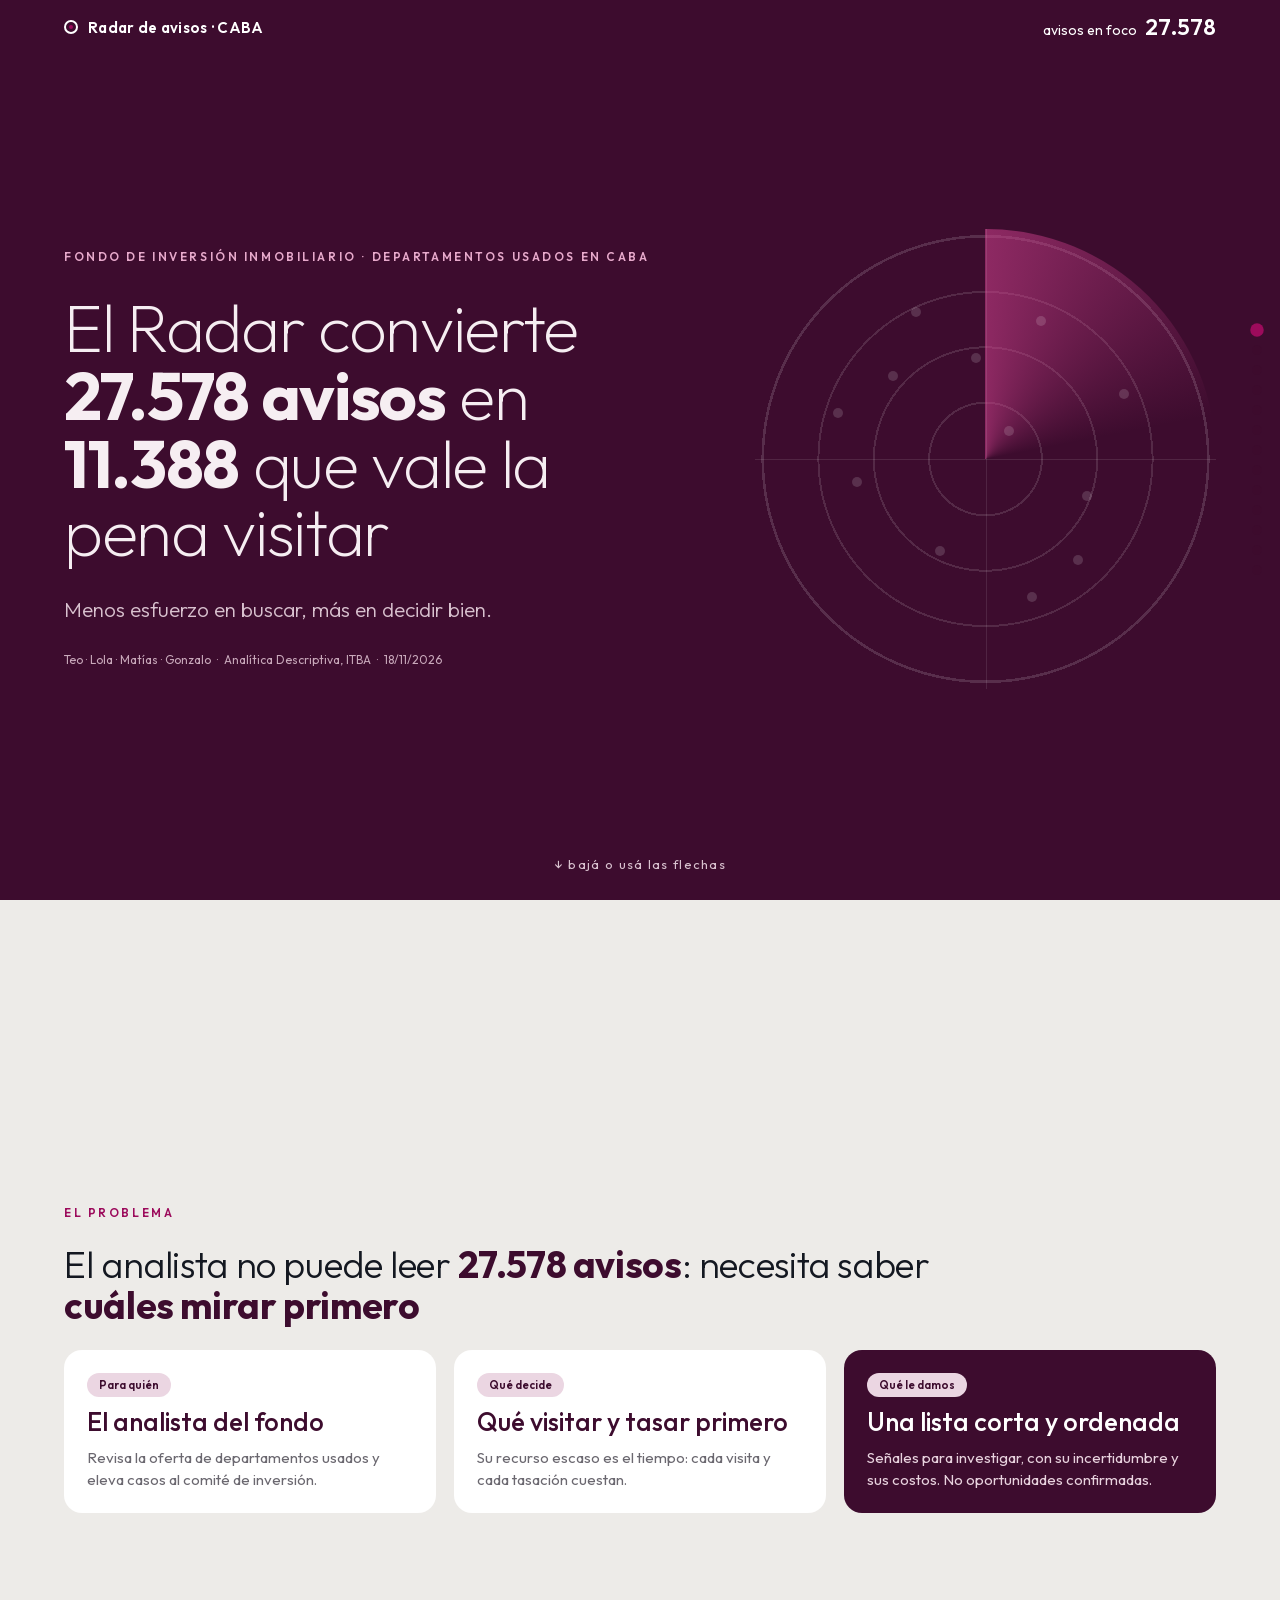
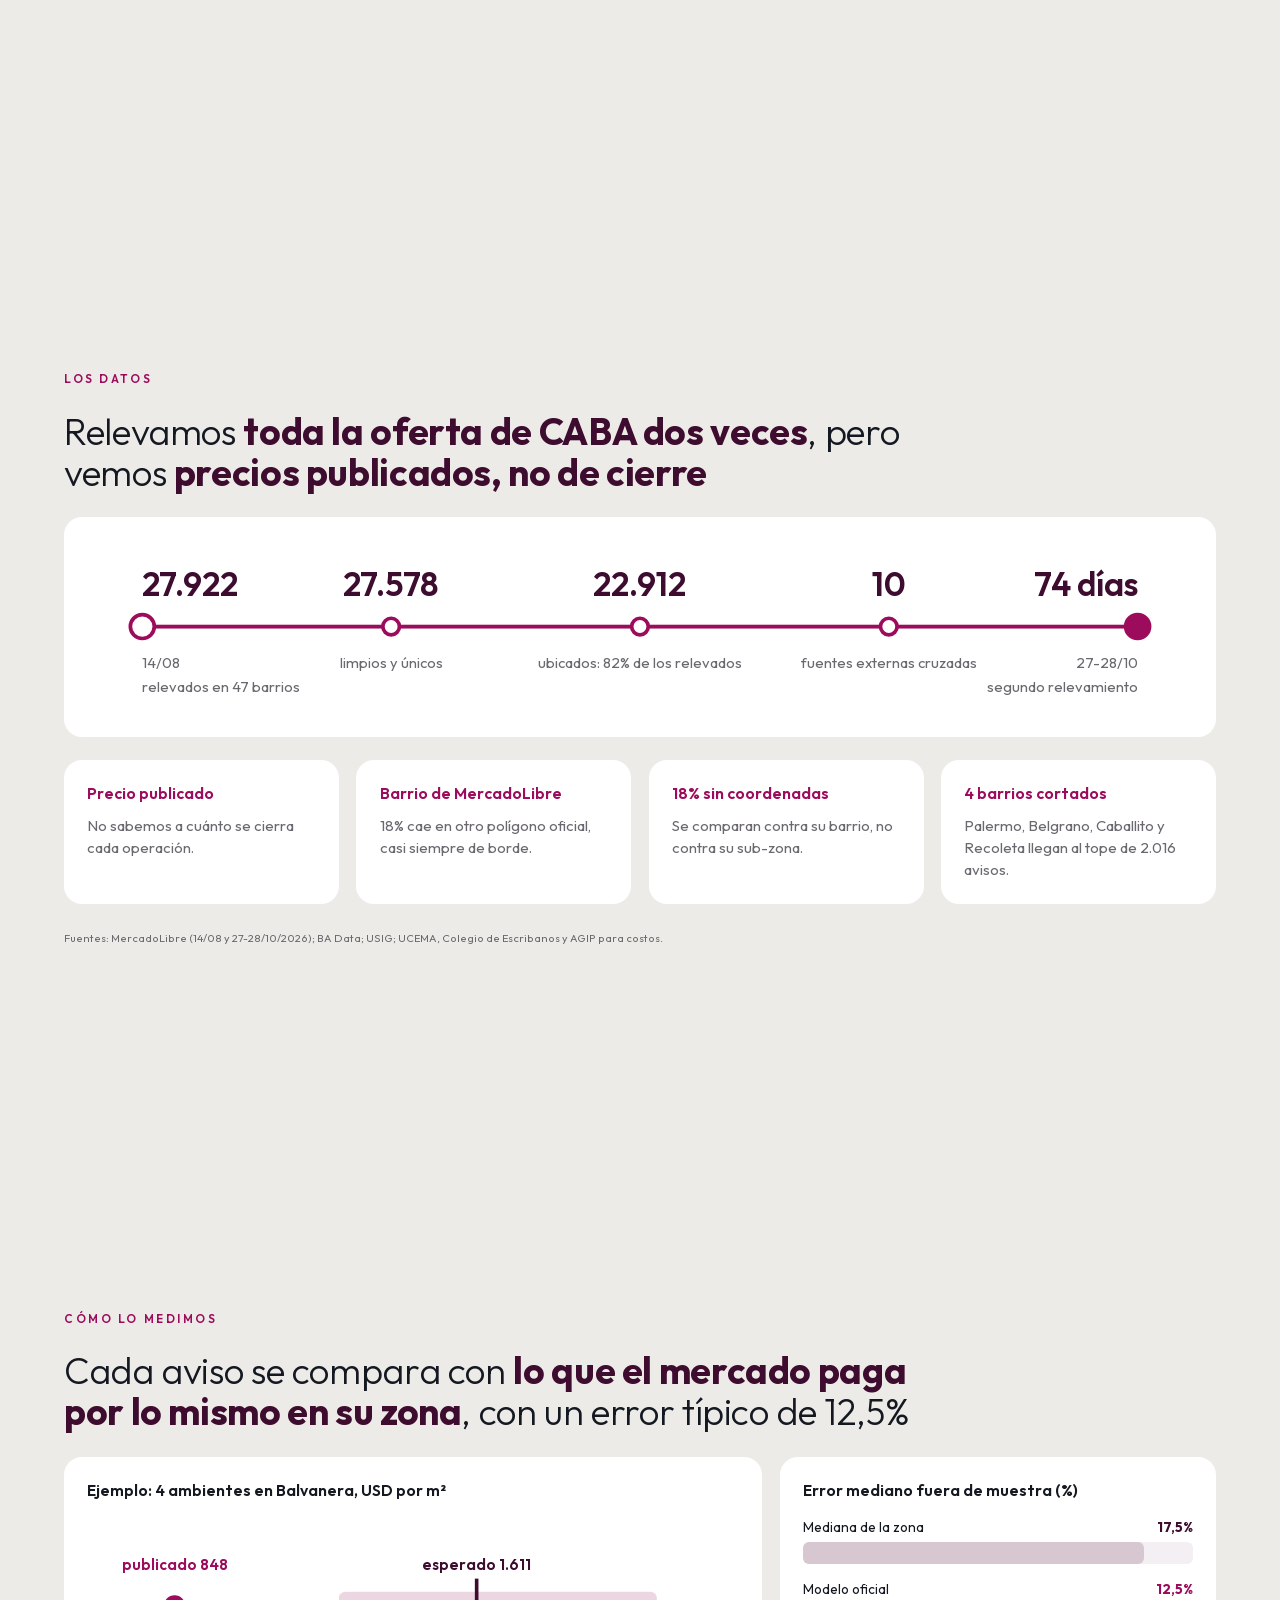
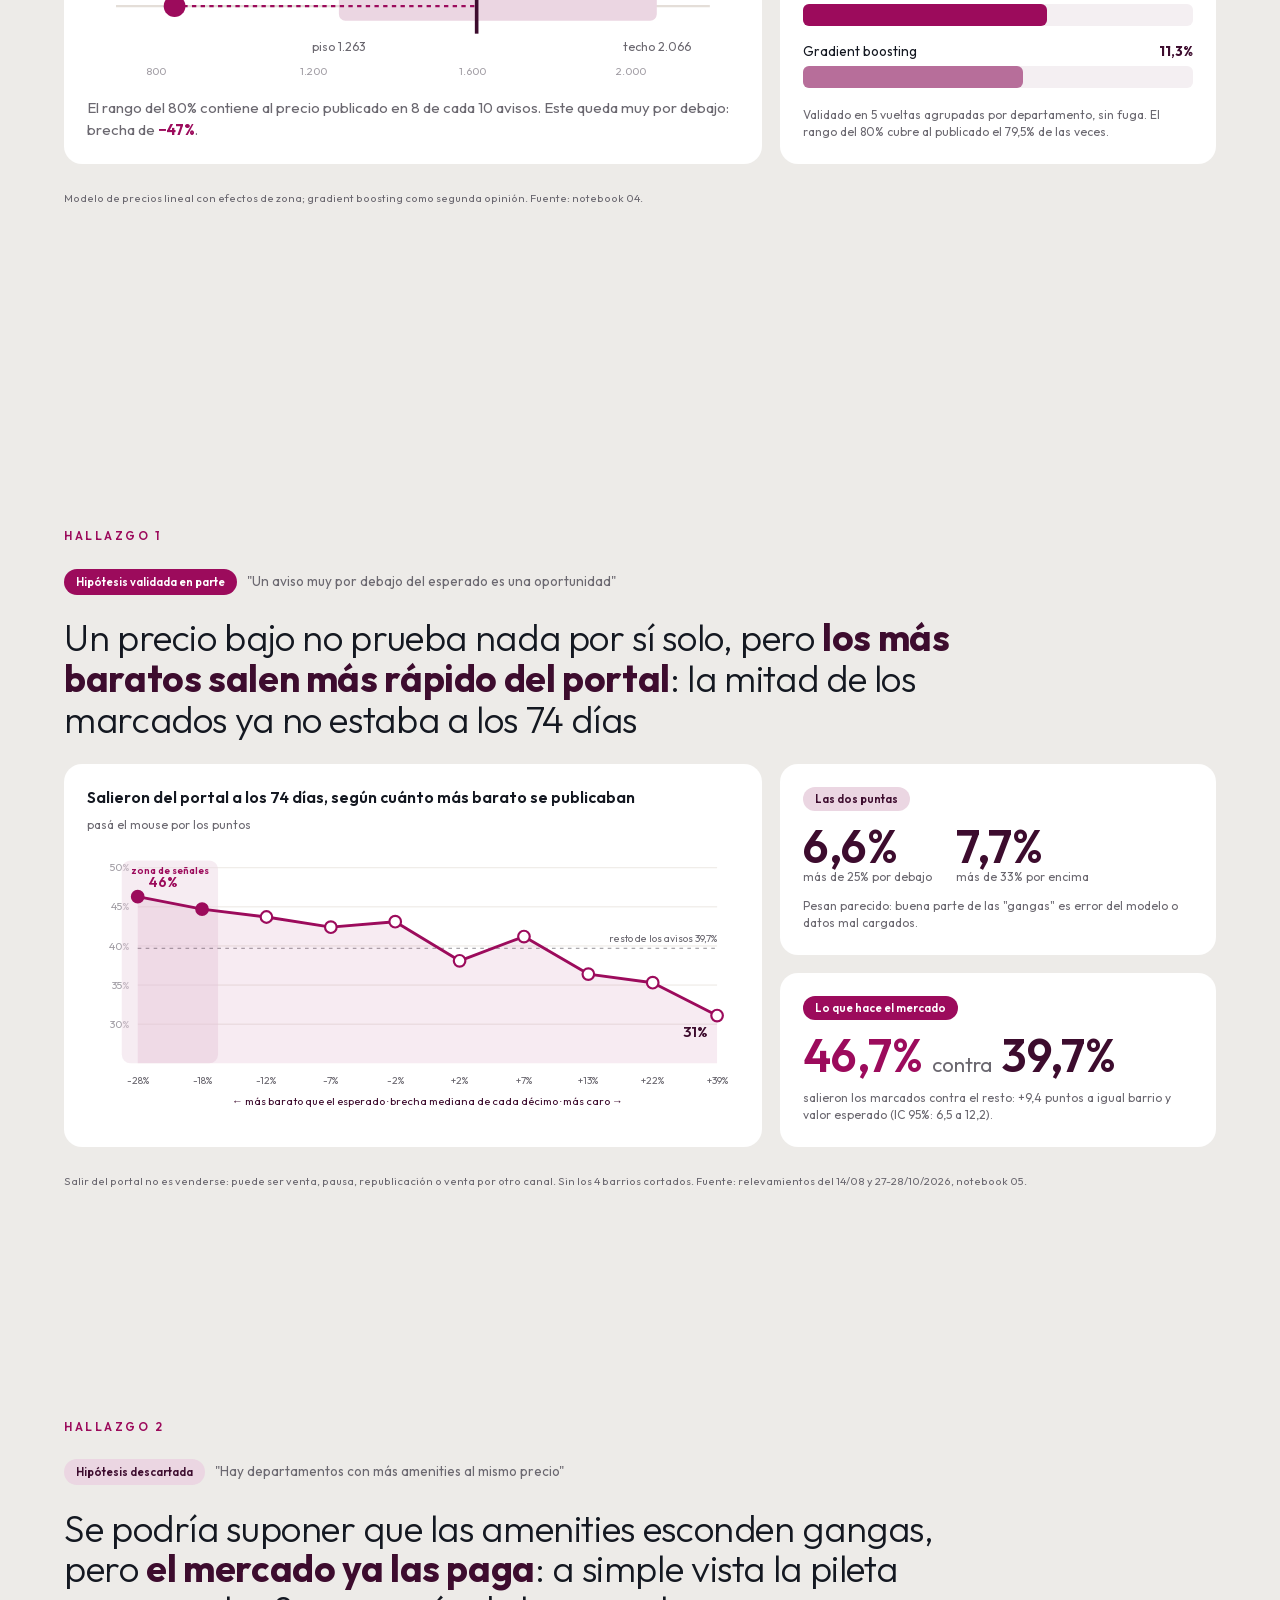
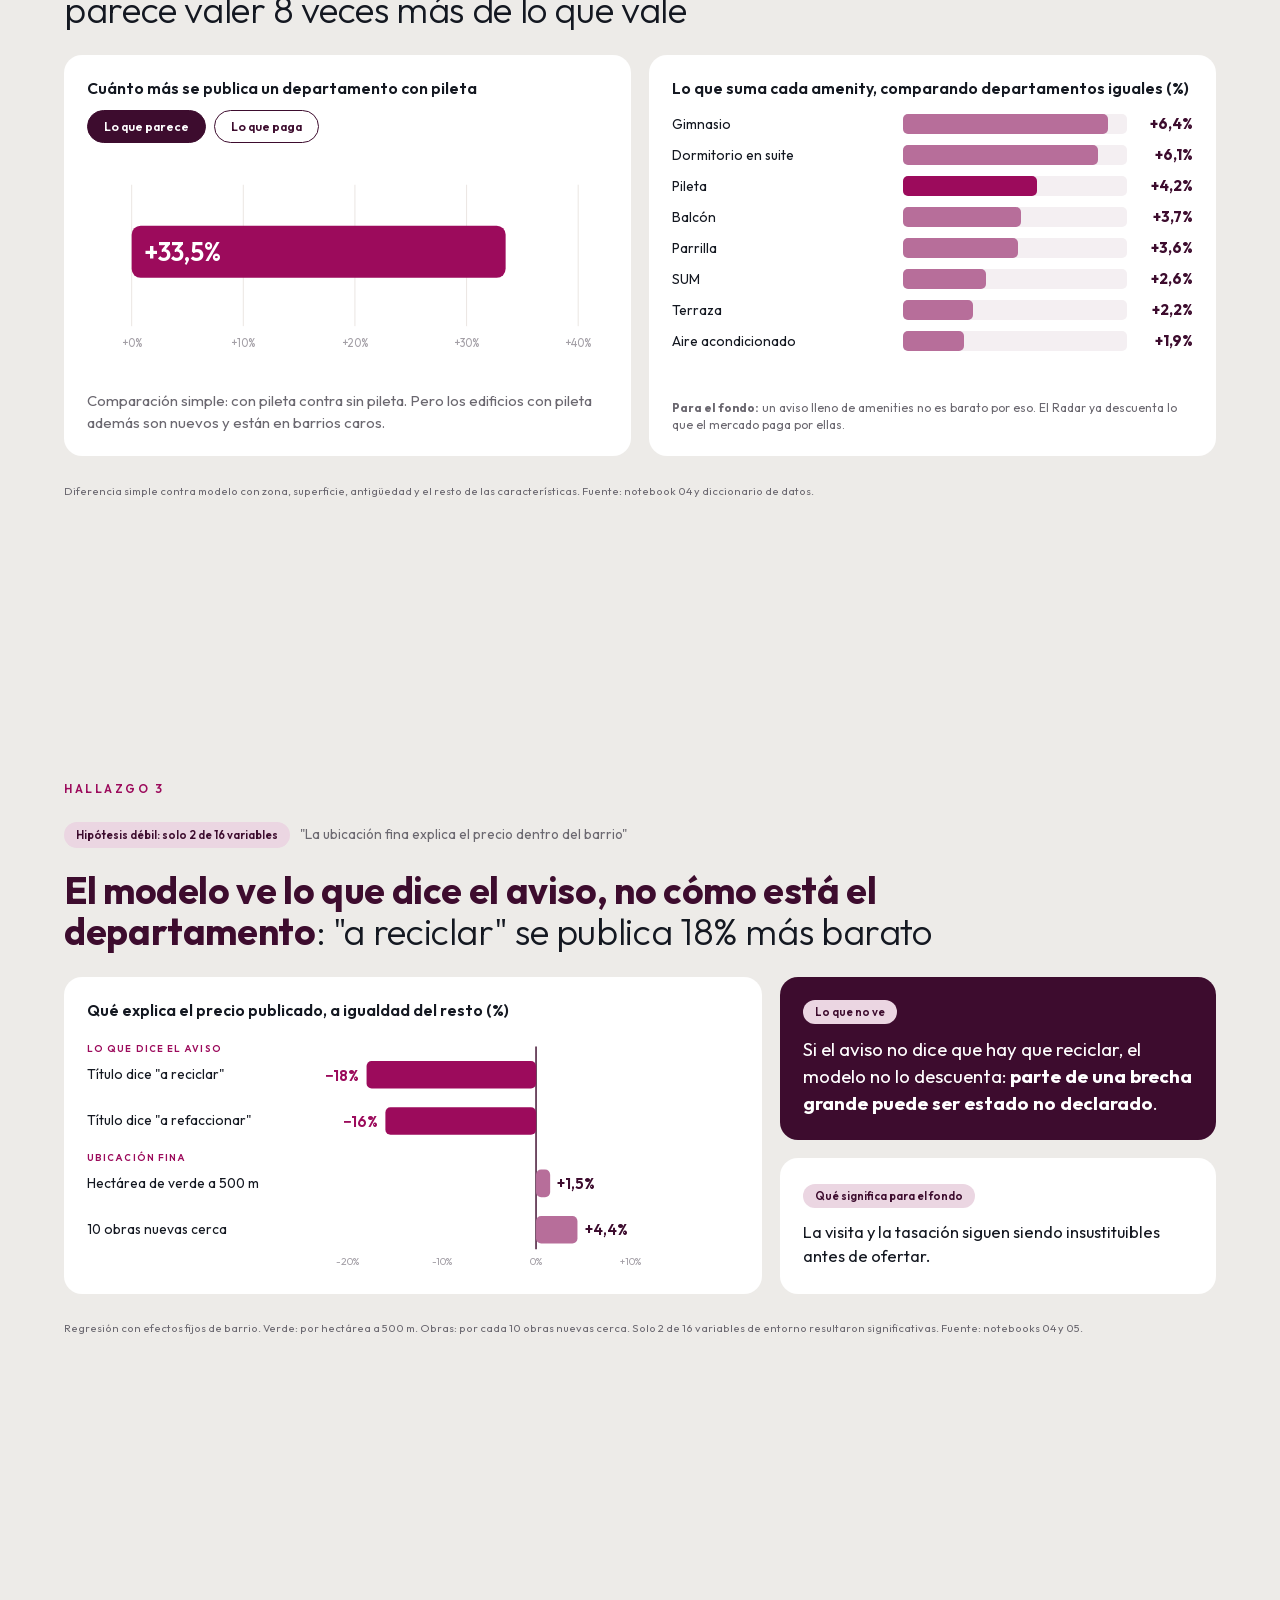
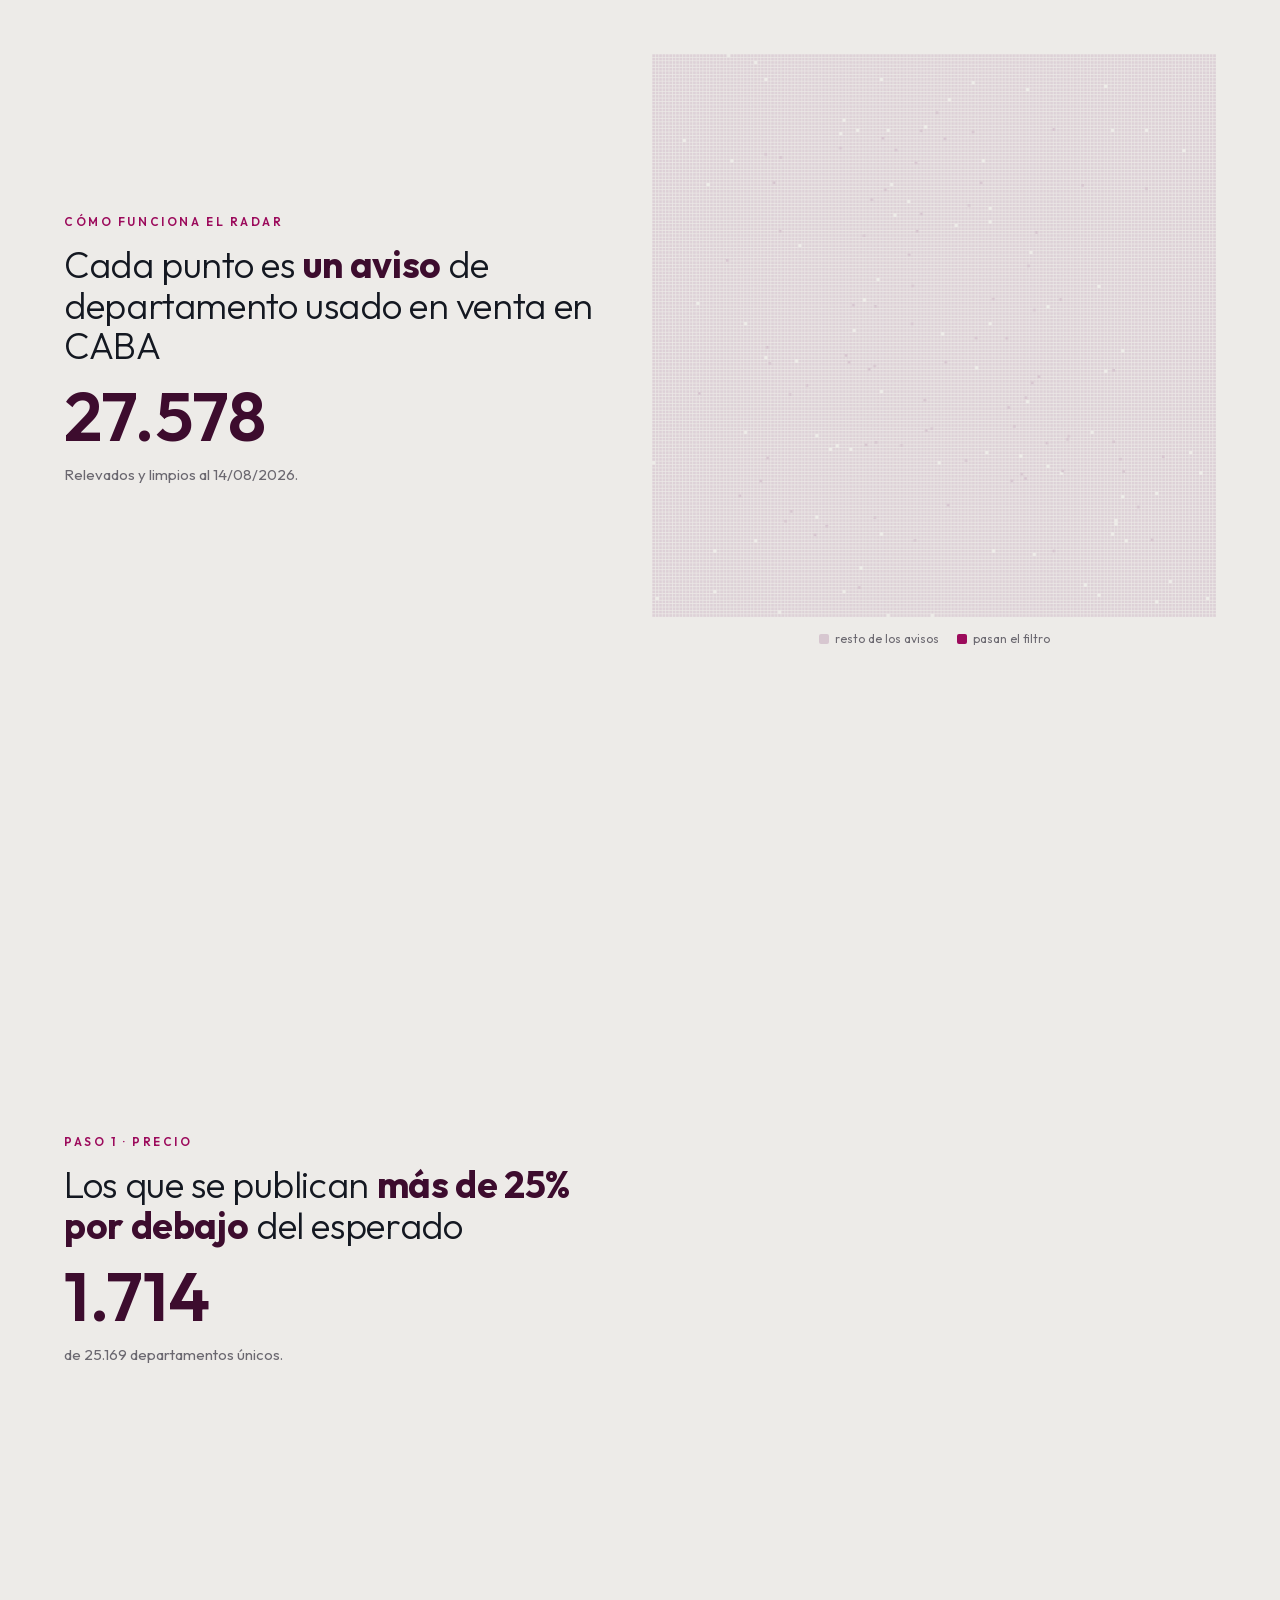
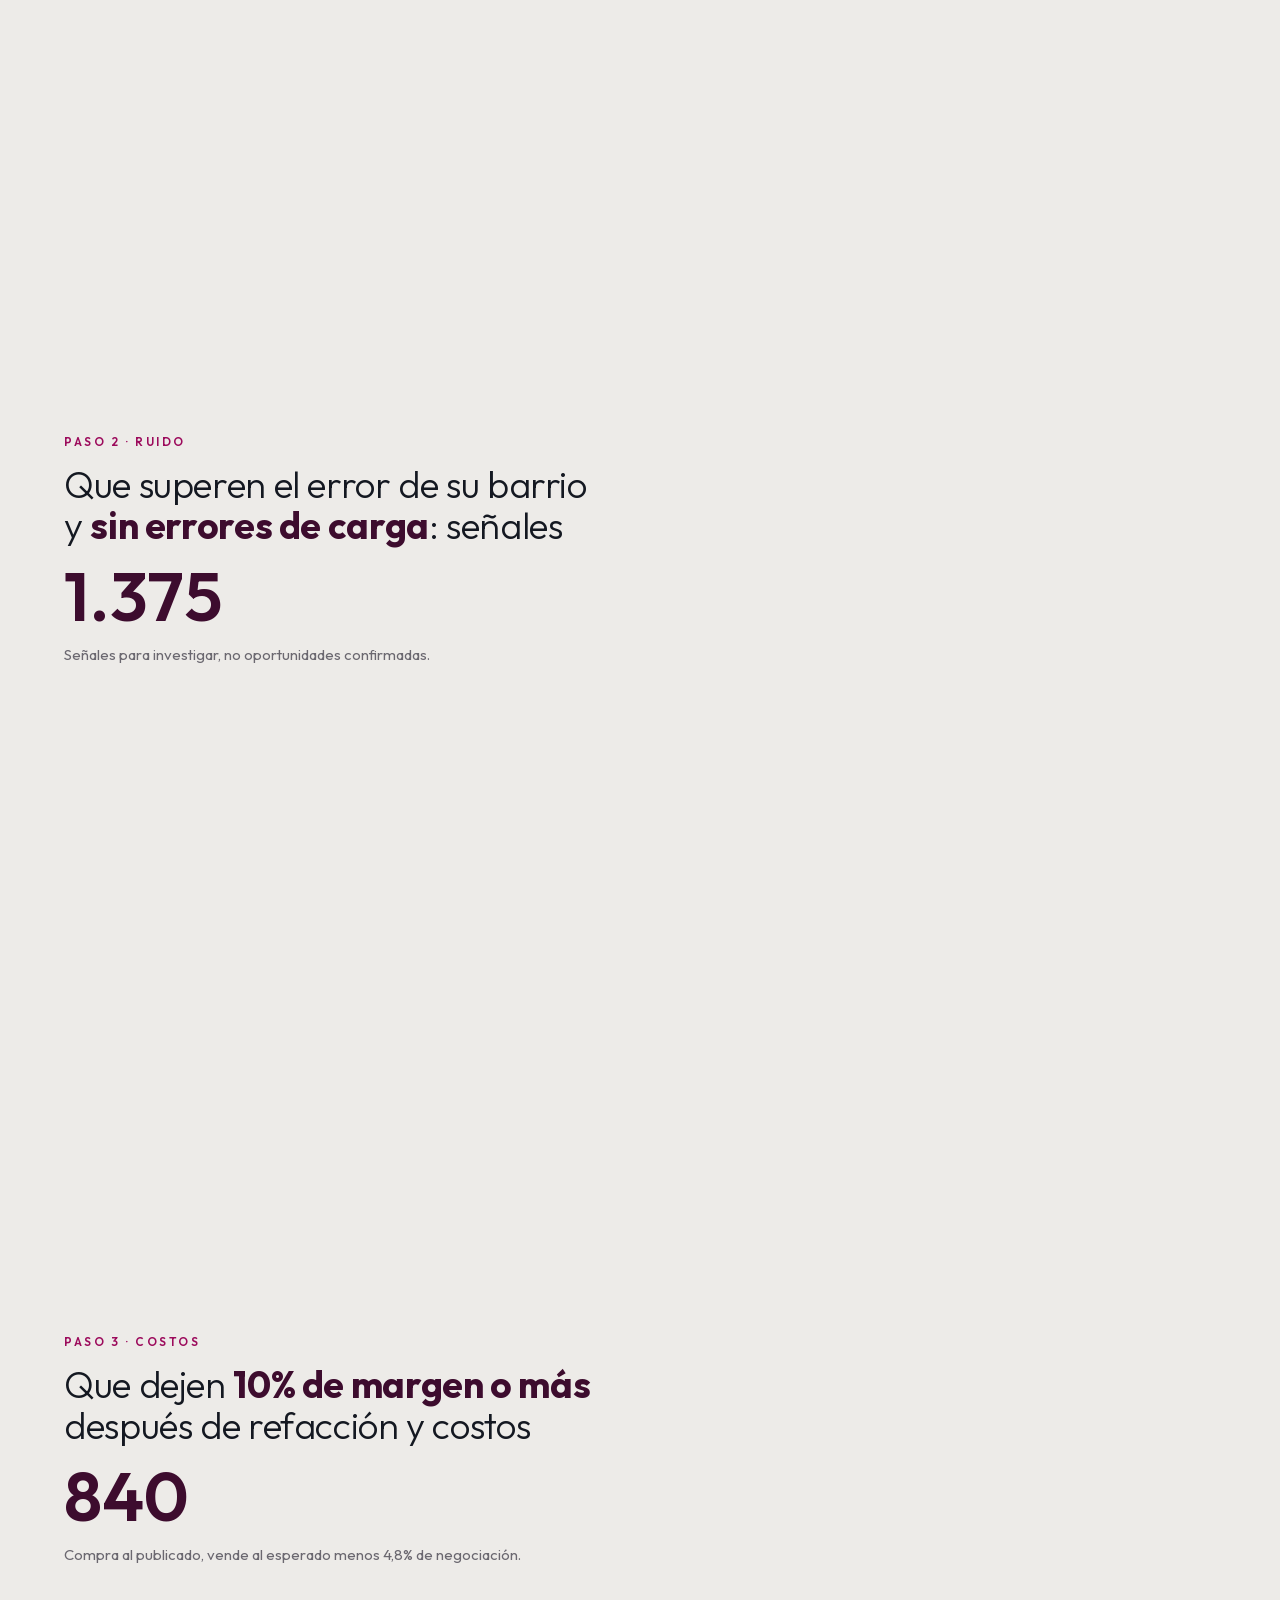
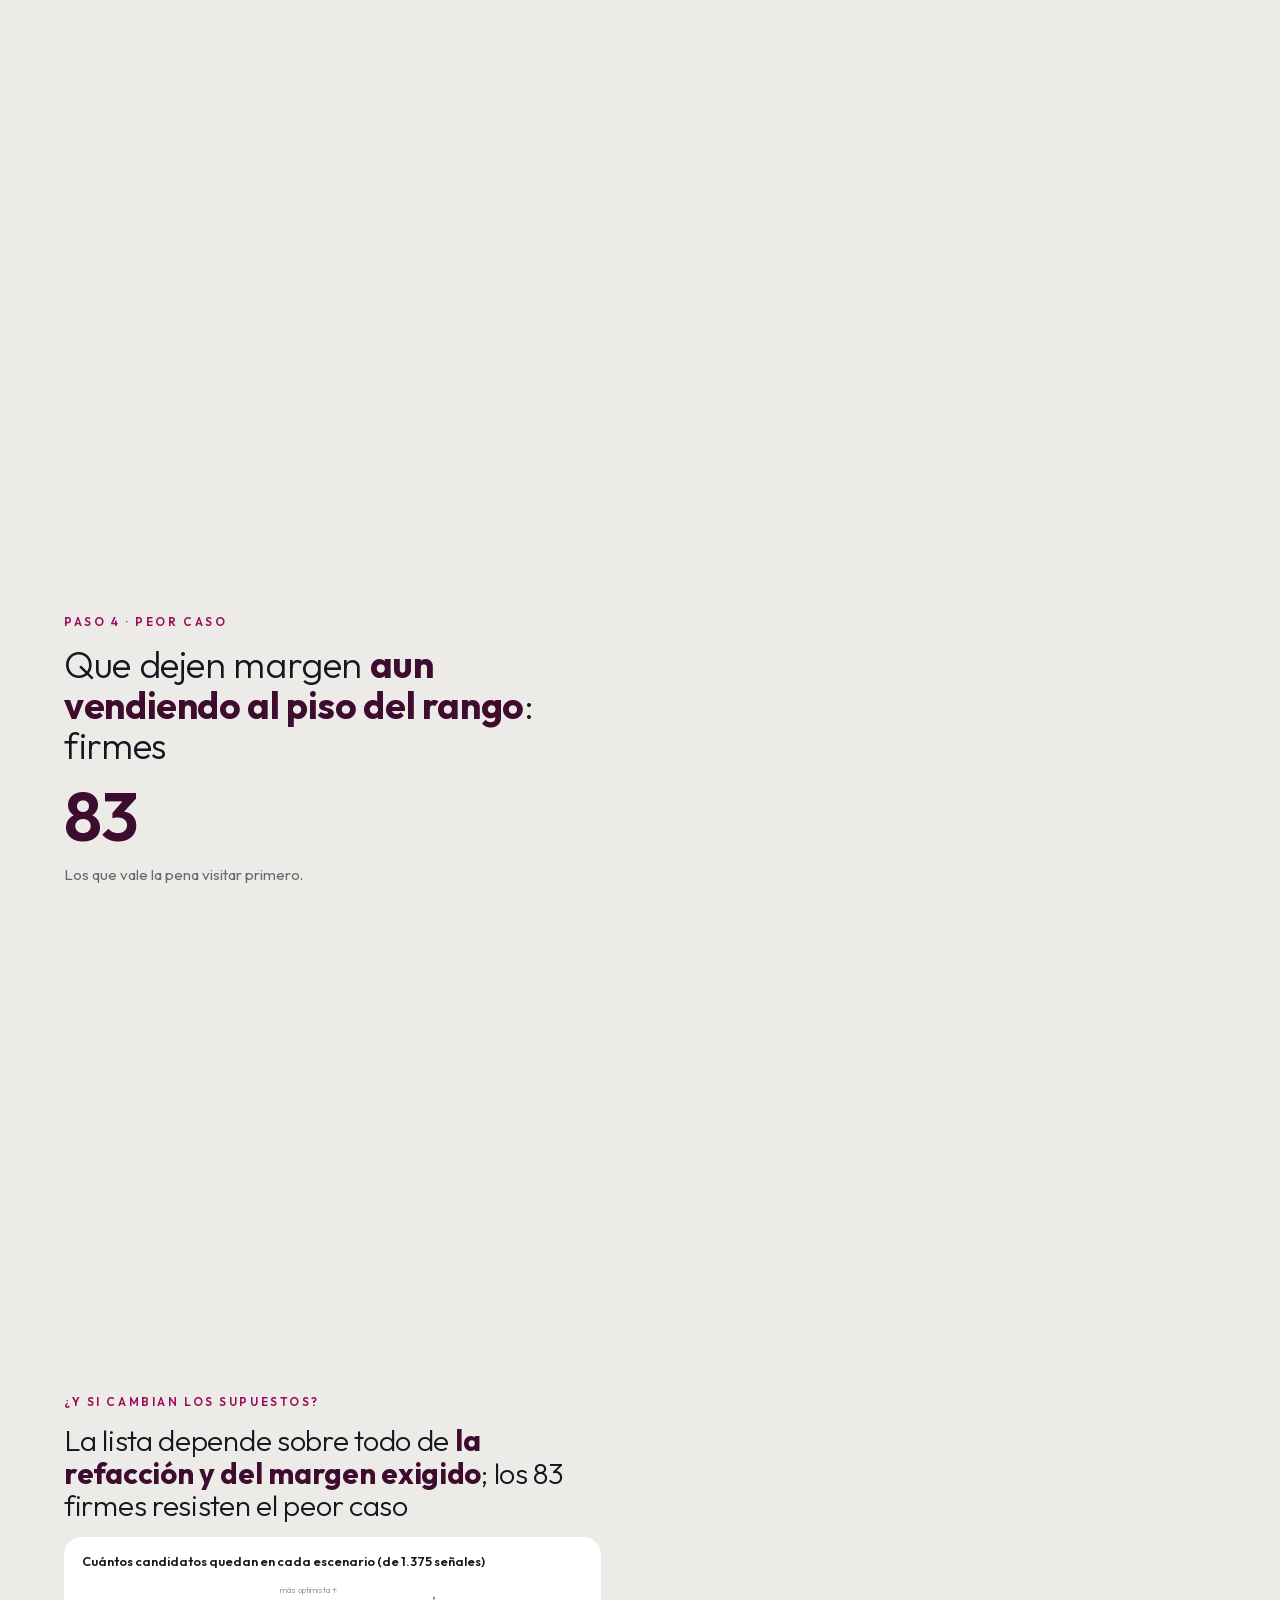
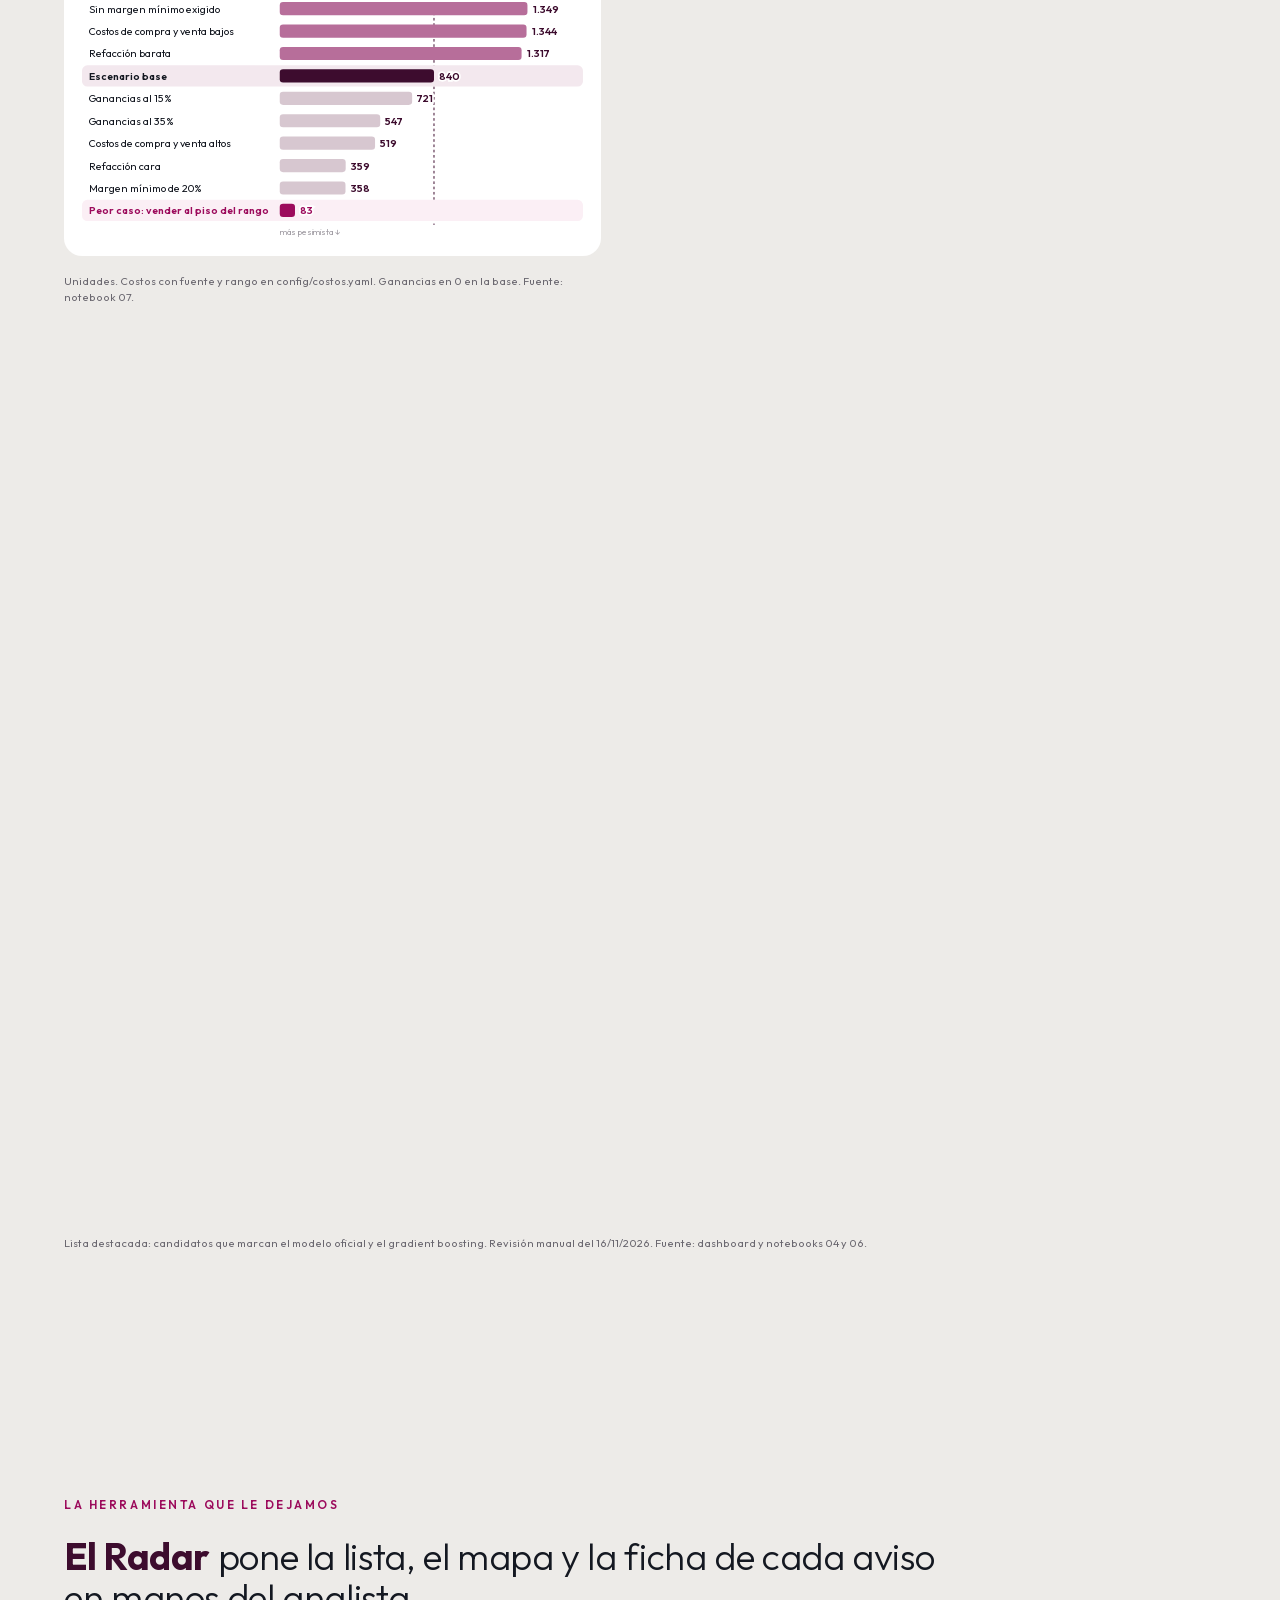
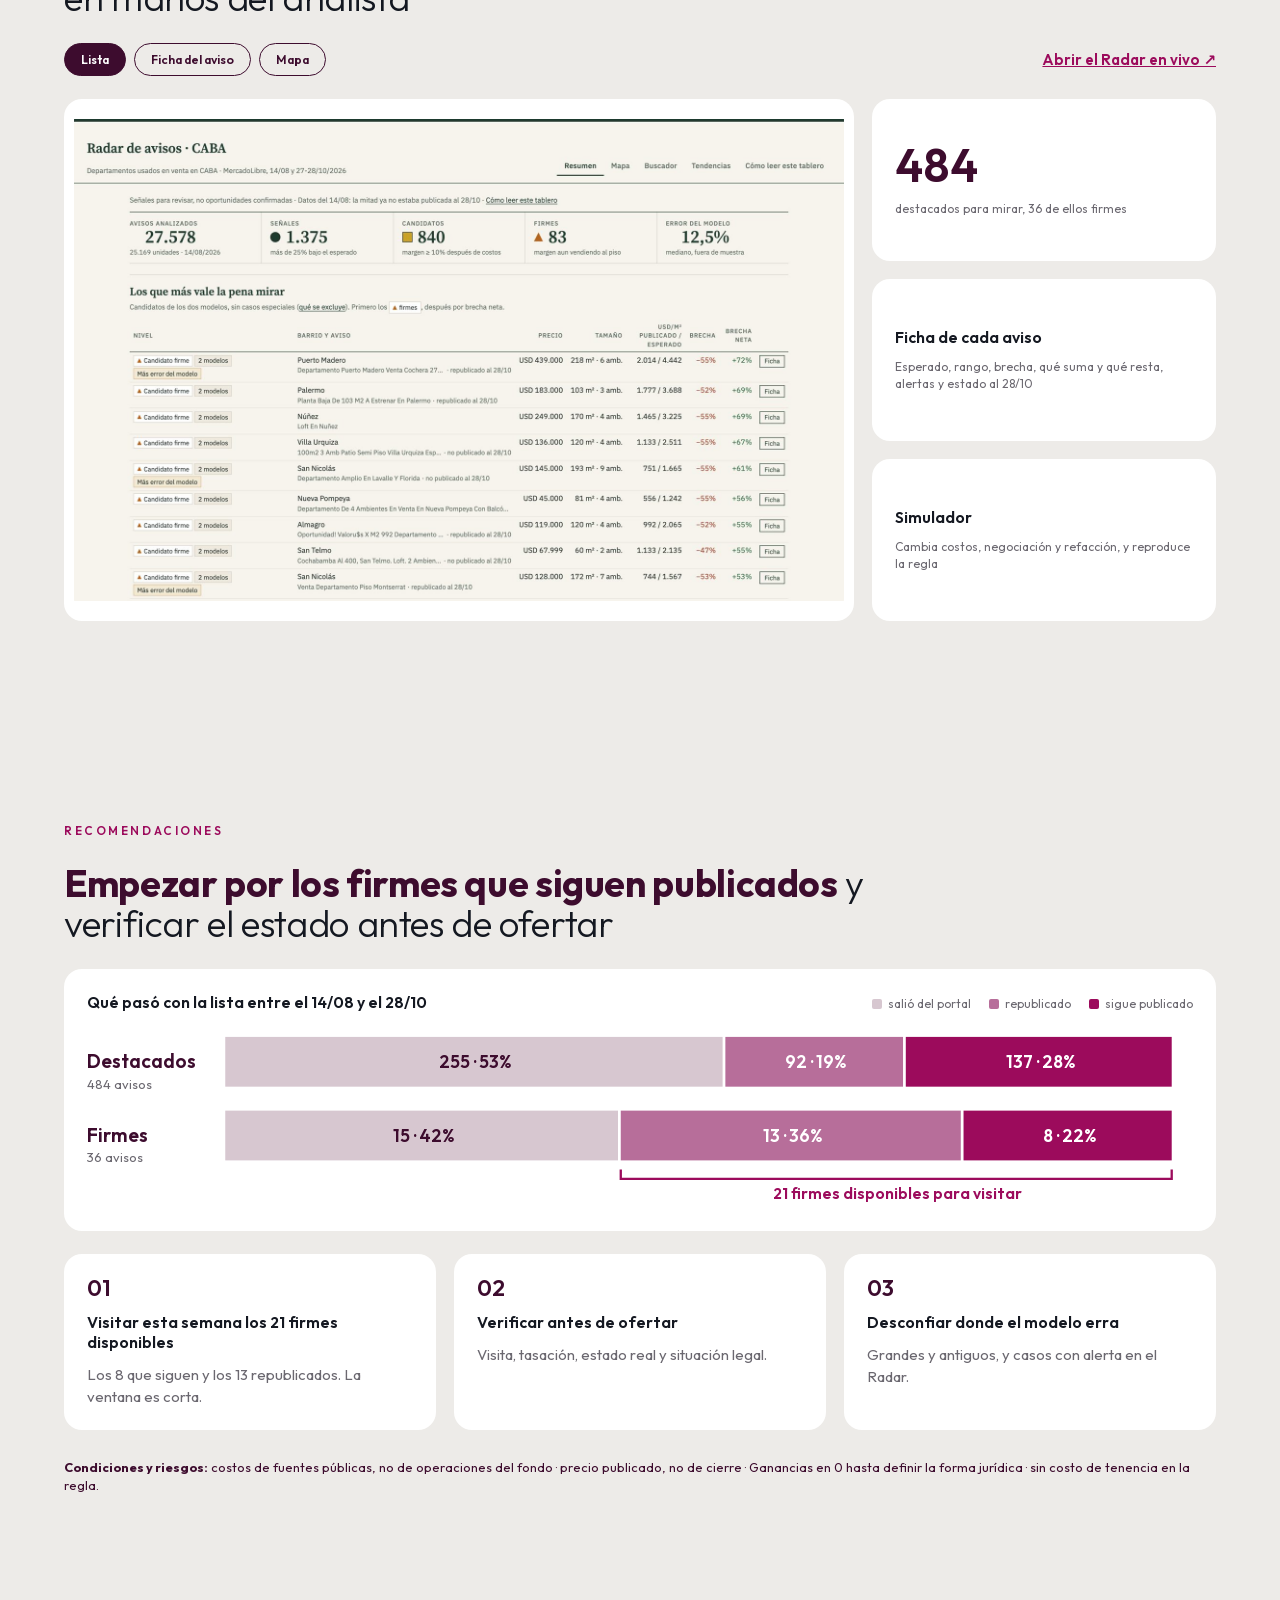
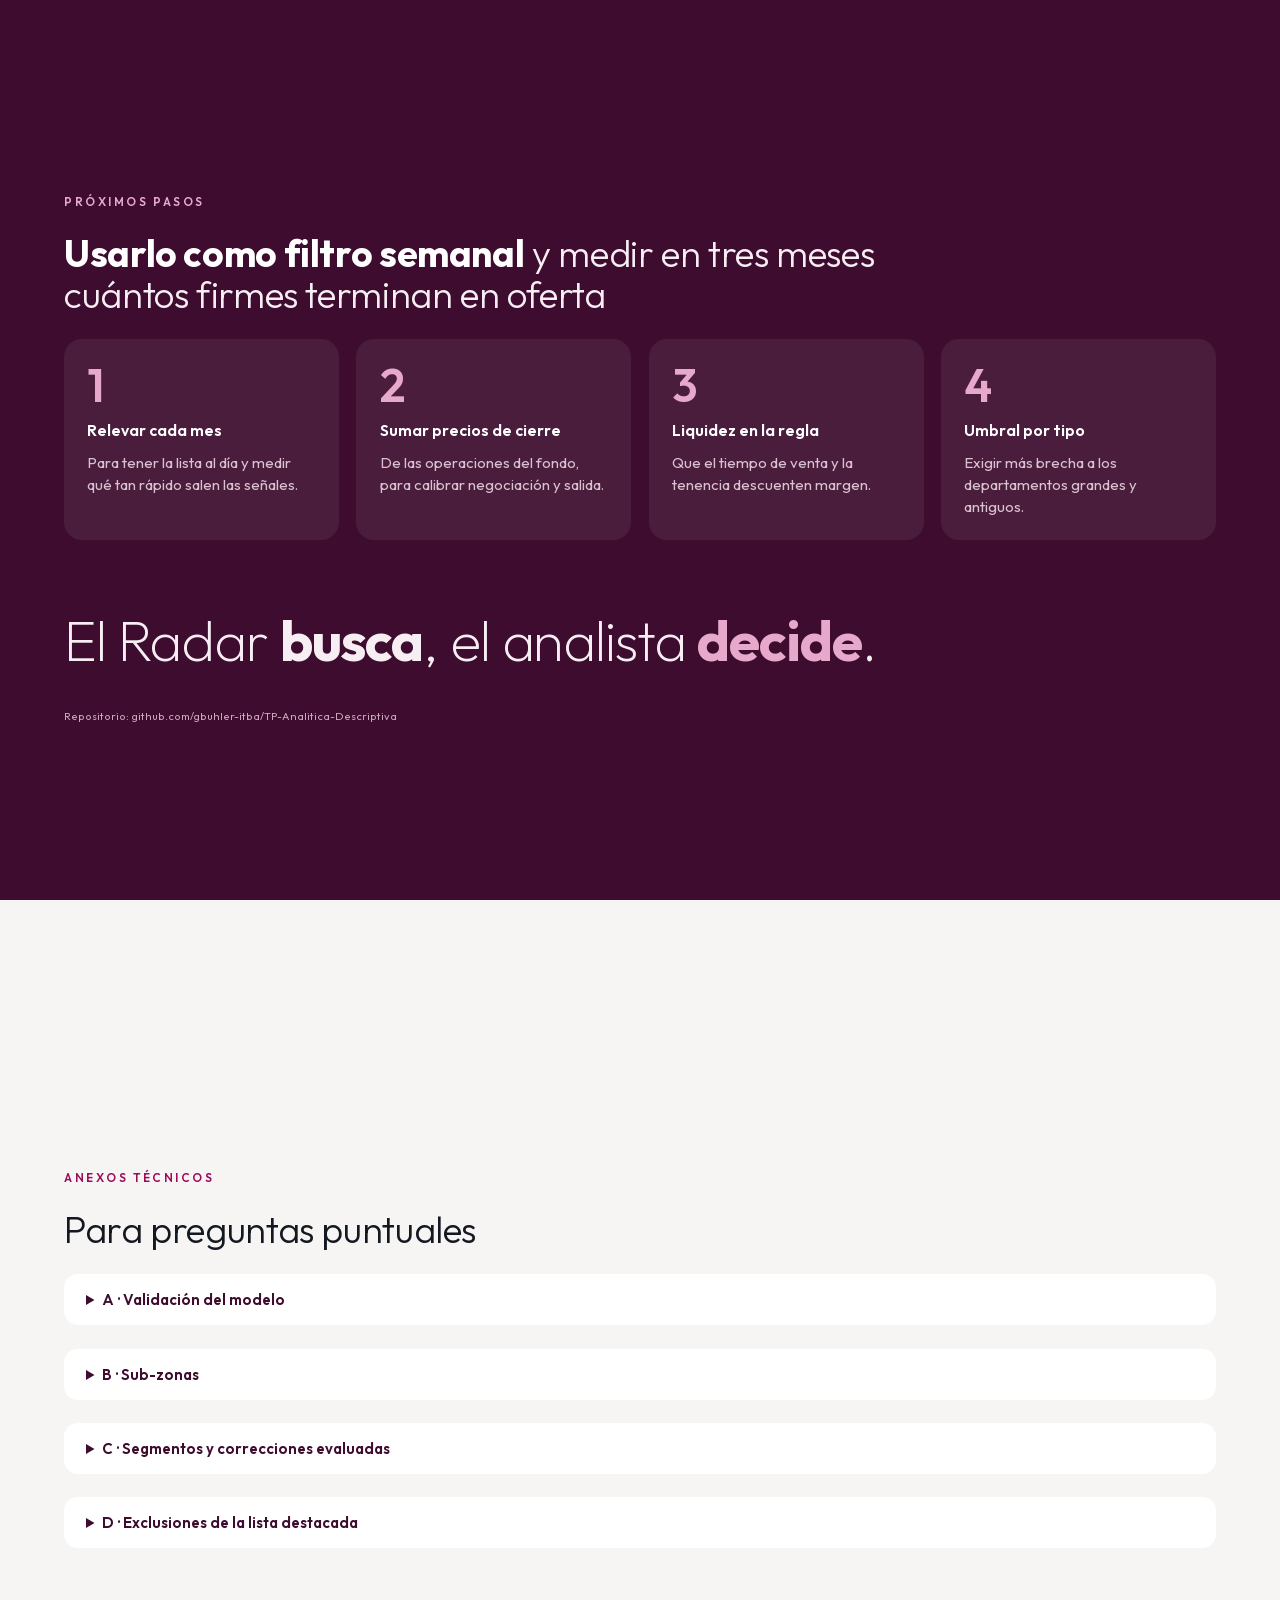
==== commit 97dad578: "Presentación: detalles del gráfico de escenarios" ====
--- a/docs/presentacion/index.html
+++ b/docs/presentacion/index.html
@@ -228,7 +228,7 @@
     <div class="paso" data-paso="2" data-foco="1375" data-notas="Segundo y tercer filtro: la brecha tiene que superar el error típico de su barrio, y se descartan errores de carga. Esas son las señales."><p class="kicker">Paso 2 · Ruido</p><h2>Que superen el error de su barrio y <b>sin errores de carga</b>: señales</h2><p class="num xl mag">1.375</p><p class="muted">Señales para investigar, no oportunidades confirmadas.</p></div>
     <div class="paso" data-paso="3" data-foco="840" data-notas="La regla de negocio: compra al publicado, refacciona según el título, vende al esperado menos 4,8% de negociación, y descuenta escribano, Sellos, comisiones y certificados. Quedan 840 con 10% de margen o más."><p class="kicker">Paso 3 · Costos</p><h2>Que dejen <b>10% de margen o más</b> después de refacción y costos</h2><p class="num xl mag">840</p><p class="muted">Compra al publicado, vende al esperado menos 4,8% de negociación.</p></div>
     <div class="paso" data-paso="4" data-foco="83" data-notas="Los firmes: dejan margen aun en el peor caso, vendiendo al piso del rango. Estos 83 son los que vale la pena visitar primero."><p class="kicker">Paso 4 · Peor caso</p><h2>Que dejen margen <b>aun vendiendo al piso del rango</b>: firmes</h2><p class="num xl mag">83</p><p class="muted">Los que vale la pena visitar primero.</p></div>
-    <div class="paso" data-paso="5" data-foco="83" data-notas="La pregunta obvia del directorio: ¿y si los supuestos están mal? El gráfico muestra cuánto se mueven los 840 candidatos con cada supuesto. El margen exigido y la refacción son los que más pesan. Los 83 firmes son el núcleo que resiste el peor caso. Pasar el mouse por las barras. 1 minuto y medio."><p class="kicker">¿Y si cambian los supuestos?</p><h2 style="font-size:clamp(24px,2.3vw,40px)">La lista depende sobre todo de <b>la refacción y del margen exigido</b>; los 83 firmes resisten el peor caso</h2><div class="card" style="padding:16px 18px"><h3 style="font-size:.85em">Cuántos candidatos quedan en cada escenario (de 1.375 señales)</h3><svg id="tornado" viewBox="0 0 760 330" width="100%" aria-label="Sensibilidad de los candidatos a cada supuesto"></svg></div><p class="fuente">Unidades. Costos con fuente y rango en config/costos.yaml. Ganancias en 0 en la base. Fuente: notebook 07.</p></div>
+    <div class="paso" data-paso="5" data-foco="83" data-notas="La pregunta obvia del directorio: ¿y si los supuestos están mal? El gráfico muestra cuánto se mueven los 840 candidatos con cada supuesto. El margen exigido y la refacción son los que más pesan. Los 83 firmes son el núcleo que resiste el peor caso. 1 minuto y medio."><p class="kicker">¿Y si cambian los supuestos?</p><h2 style="font-size:clamp(24px,2.3vw,40px)">La lista depende sobre todo de <b>la refacción y del margen exigido</b>; los 83 firmes resisten el peor caso</h2><div class="card" style="padding:16px 18px"><h3 style="font-size:.85em">Cuántos candidatos quedan en cada escenario (de 1.375 señales)</h3><svg id="tornado" viewBox="0 0 760 330" width="100%" aria-label="Sensibilidad de los candidatos a cada supuesto"></svg></div><p class="fuente">Unidades. Costos con fuente y rango en config/costos.yaml. Ganancias en 0 en la base. Fuente: notebook 07.</p></div>
   </div>
   <div class="lienzo"><div style="display:flex;flex-direction:column;gap:14px;align-items:center"><canvas id="puntos"></canvas><div class="leyenda-p"><span style="--c:#D7C7D0">resto de los avisos</span><span style="--c:#9C0B5C">pasan el filtro</span></div></div></div>
 </section>
@@ -437,15 +437,15 @@
  const filas=[['Sin margen mínimo exigido',1349,'o'],['Costos de compra y venta bajos',1344,'o'],['Refacción barata',1317,'o'],['Escenario base',840,'b'],['Ganancias al 15%',721,'p'],['Ganancias al 35%',547,'p'],['Costos de compra y venta altos',519,'p'],['Refacción cara',359,'p'],['Margen mínimo de 20%',358,'p'],['Peor caso: vender al piso del rango',83,'f']];
  const L=300,R=690,X=v=>L+v/1400*(R-L),H=34,Y0=10;
  el('text',{x:L,y:Y0+8,'font-size':13,fill:'#A39FA6'},s).textContent='más optimista ↑';
+ el('line',{x1:X(840),y1:Y0+14,x2:X(840),y2:Y0+20+10*H,stroke:C.ciruela,'stroke-width':1.5,'stroke-dasharray':'4 4'},s);
  filas.forEach(([n,v,t],i)=>{const y=Y0+20+i*H+(t==='b'?0:0);
   const col=t==='b'?C.ciruela:t==='f'?C.magenta:t==='o'?C.malva:C.claro;
   if(t==='b'||t==='f')el('rect',{x:0,y:y-4,width:760,height:H-2,rx:8,fill:t==='b'?'#F3E8EE':'#FBEFF5'},s);
   el('text',{x:10,y:y+18,'font-size':16,'font-weight':t==='b'||t==='f'?600:400,fill:t==='f'?C.magenta:'#141821'},s).textContent=n;
   const r=el('rect',{x:L,y:y+2,width:0,height:20,rx:5,fill:col},s);
-  const tx=el('text',{x:L,y:y+18,'font-size':16,'font-weight':600,fill:t==='f'?C.magenta:C.ciruela,opacity:0},s);tx.textContent=fmt(v);
+  const tx=el('text',{x:L,y:y+18,'font-size':16,'font-weight':600,fill:t==='f'?C.magenta:C.ciruela,opacity:0,stroke:'#fff','stroke-width':5,'paint-order':'stroke'},s);tx.textContent=fmt(v);
   setTimeout(()=>anim(800,k=>{r.setAttribute('width',(X(v)-L)*k);tx.setAttribute('x',X(v)*1+(-L*0)+8-(1-k)*(X(v)-L));tx.setAttribute('opacity',k);}),i*90);});
  const yb=Y0+20+10*H;
- el('line',{x1:X(840),y1:Y0+14,x2:X(840),y2:yb,stroke:C.ciruela,'stroke-width':1.5,'stroke-dasharray':'4 4'},s);
  el('text',{x:L,y:yb+16,'font-size':13,fill:'#A39FA6'},s).textContent='más pesimista ↓';
  s.setAttribute('viewBox','0 0 760 '+(yb+24));}
 
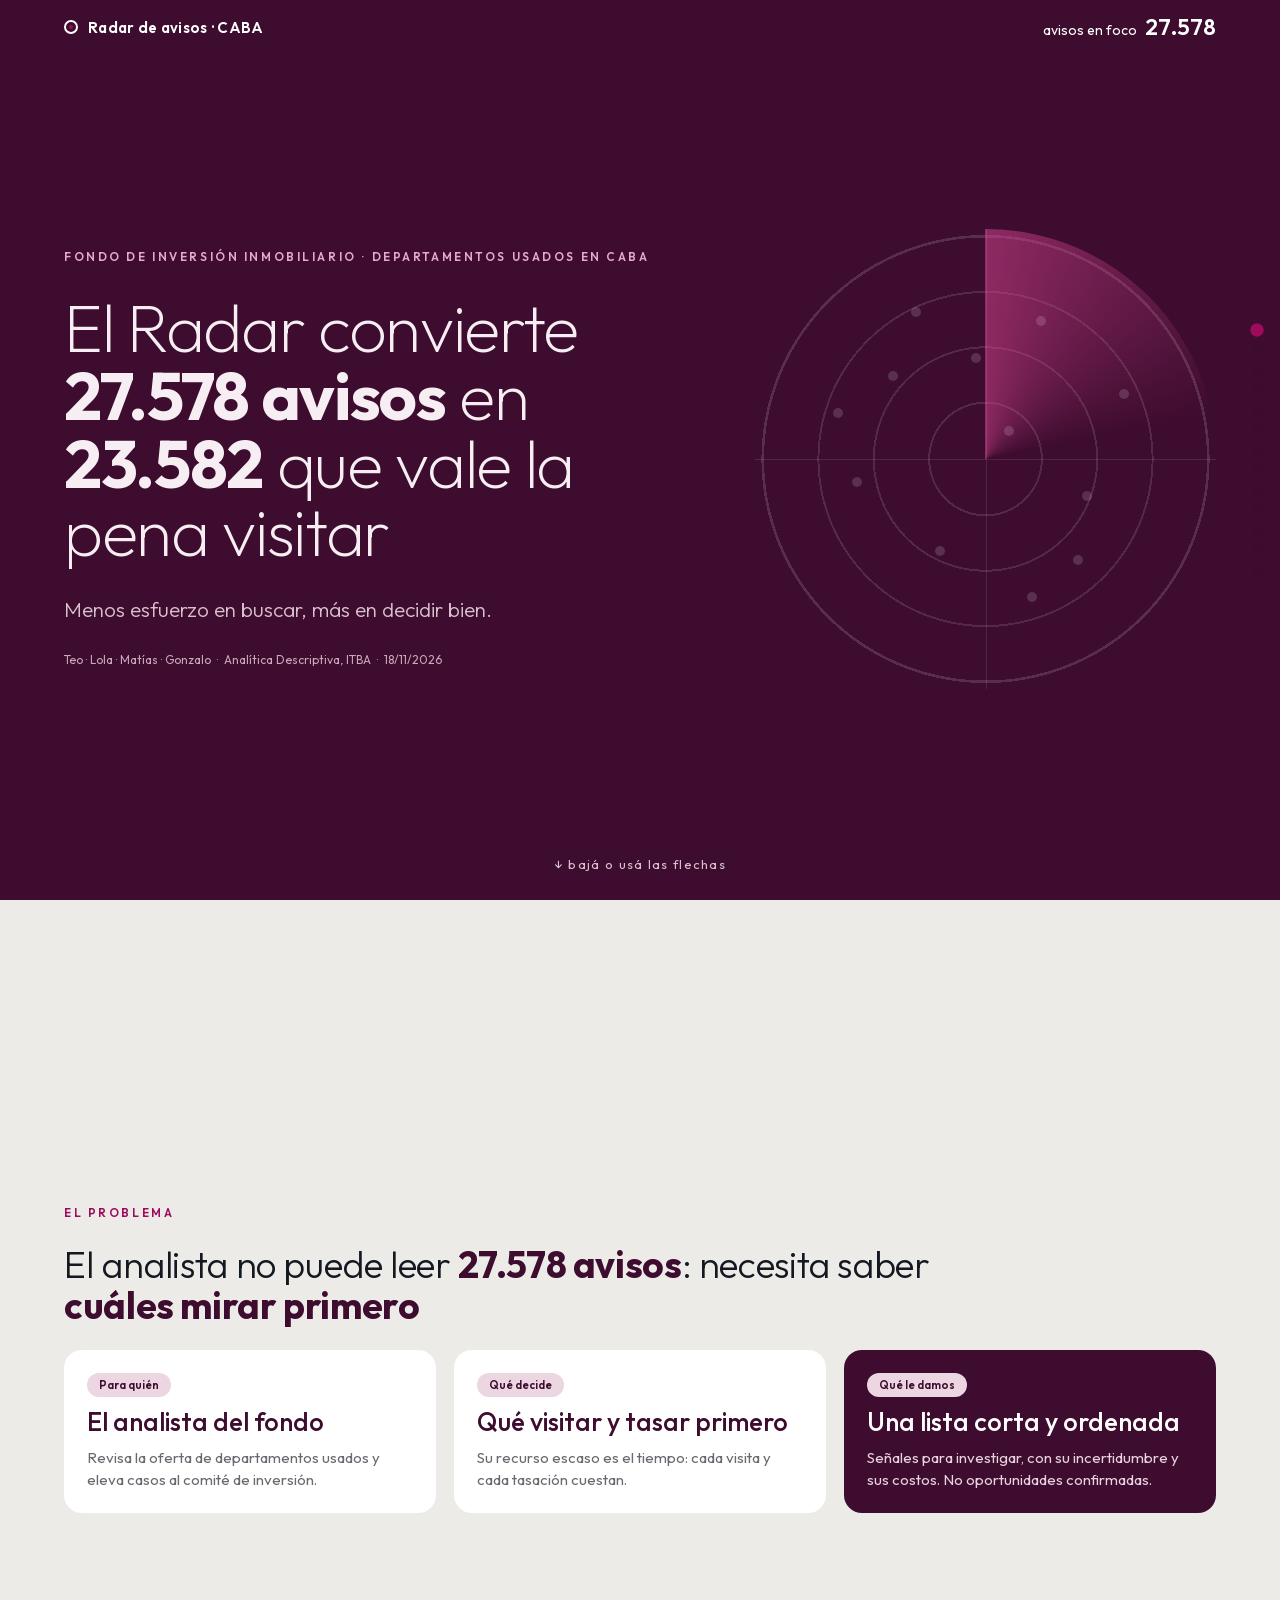
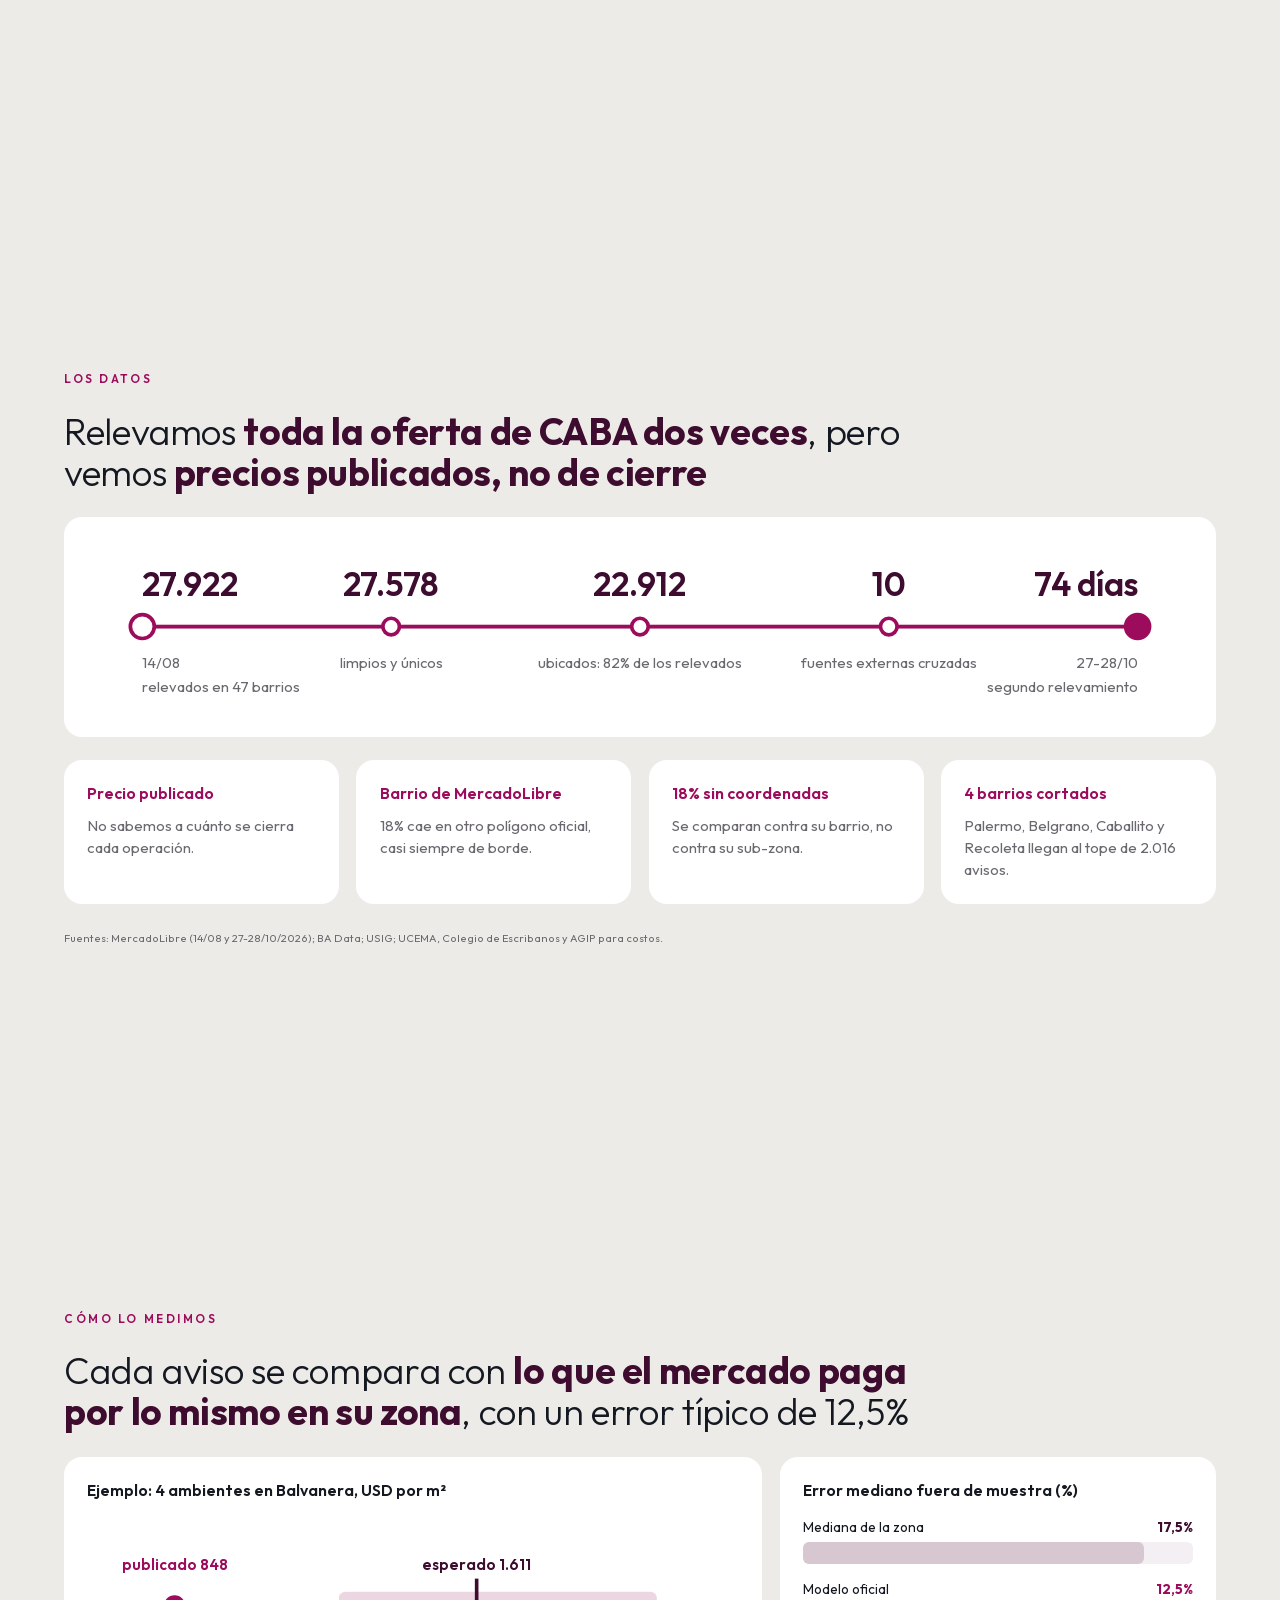
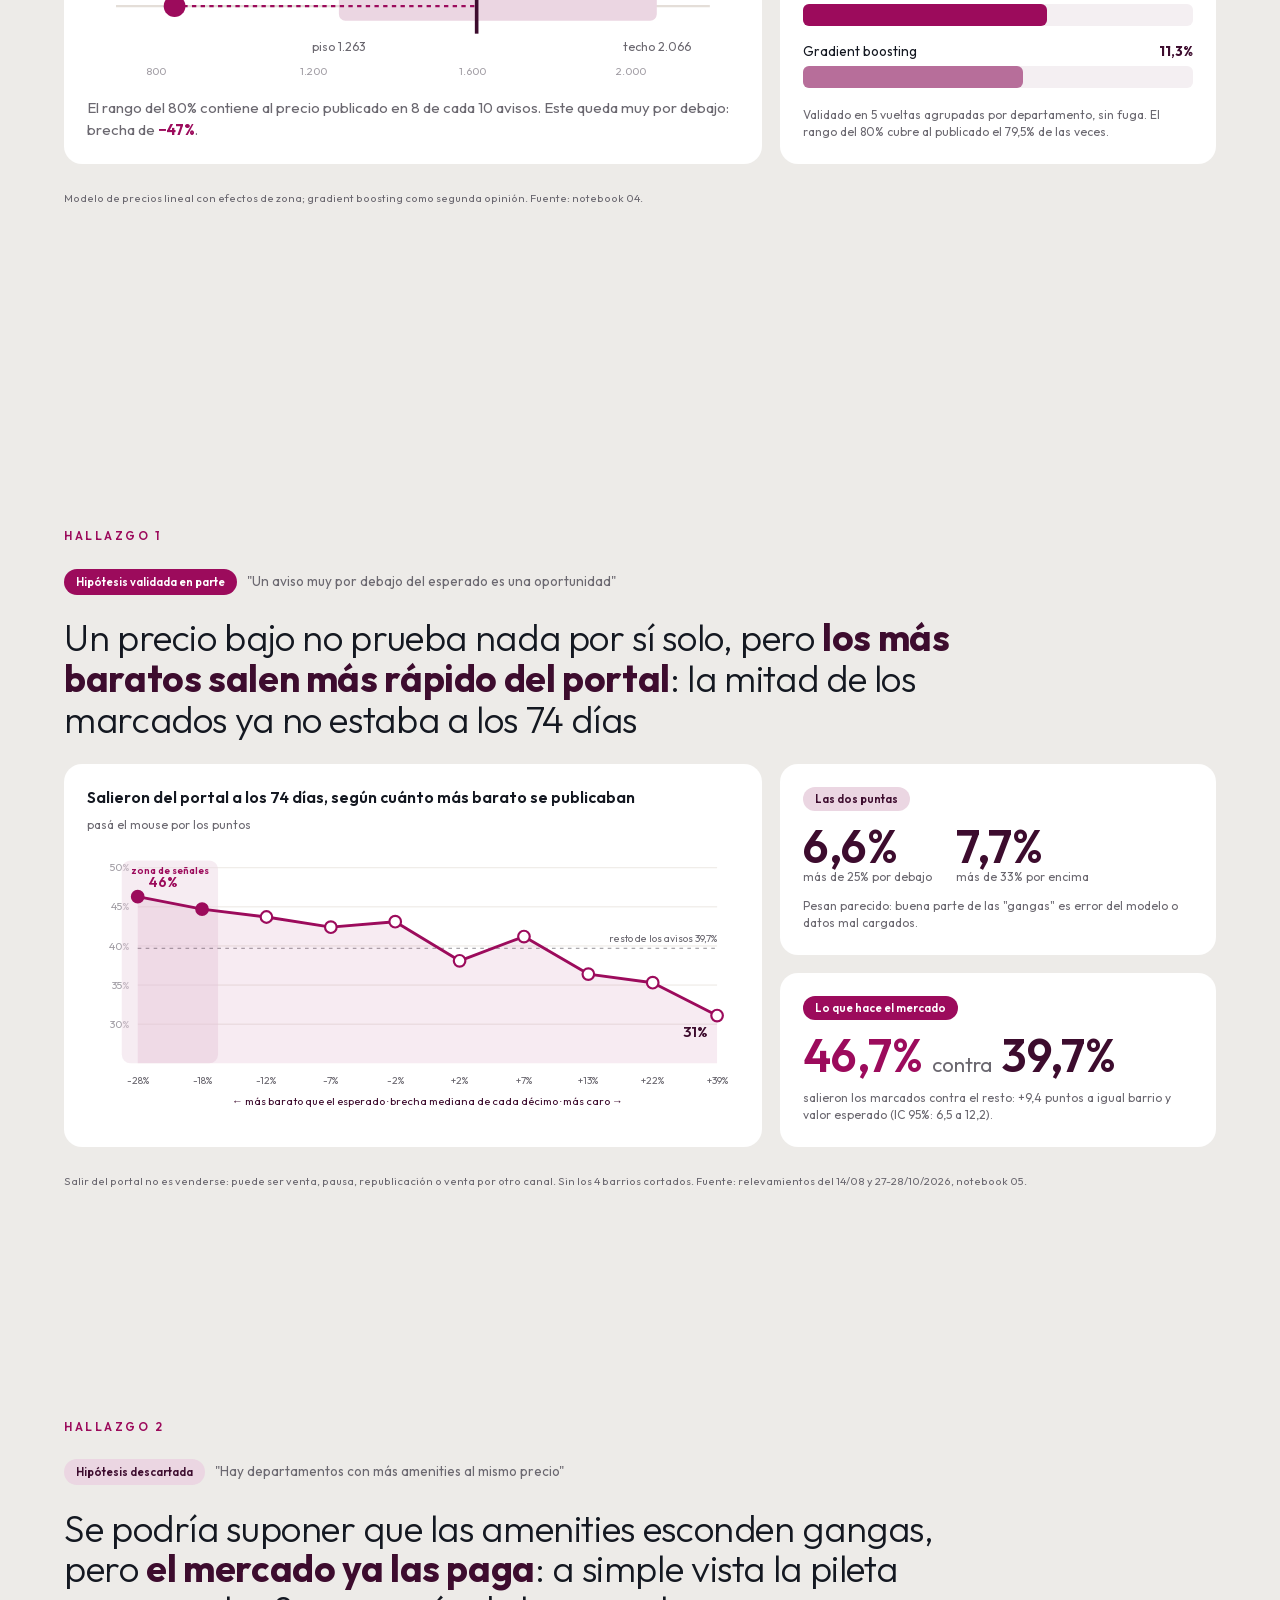
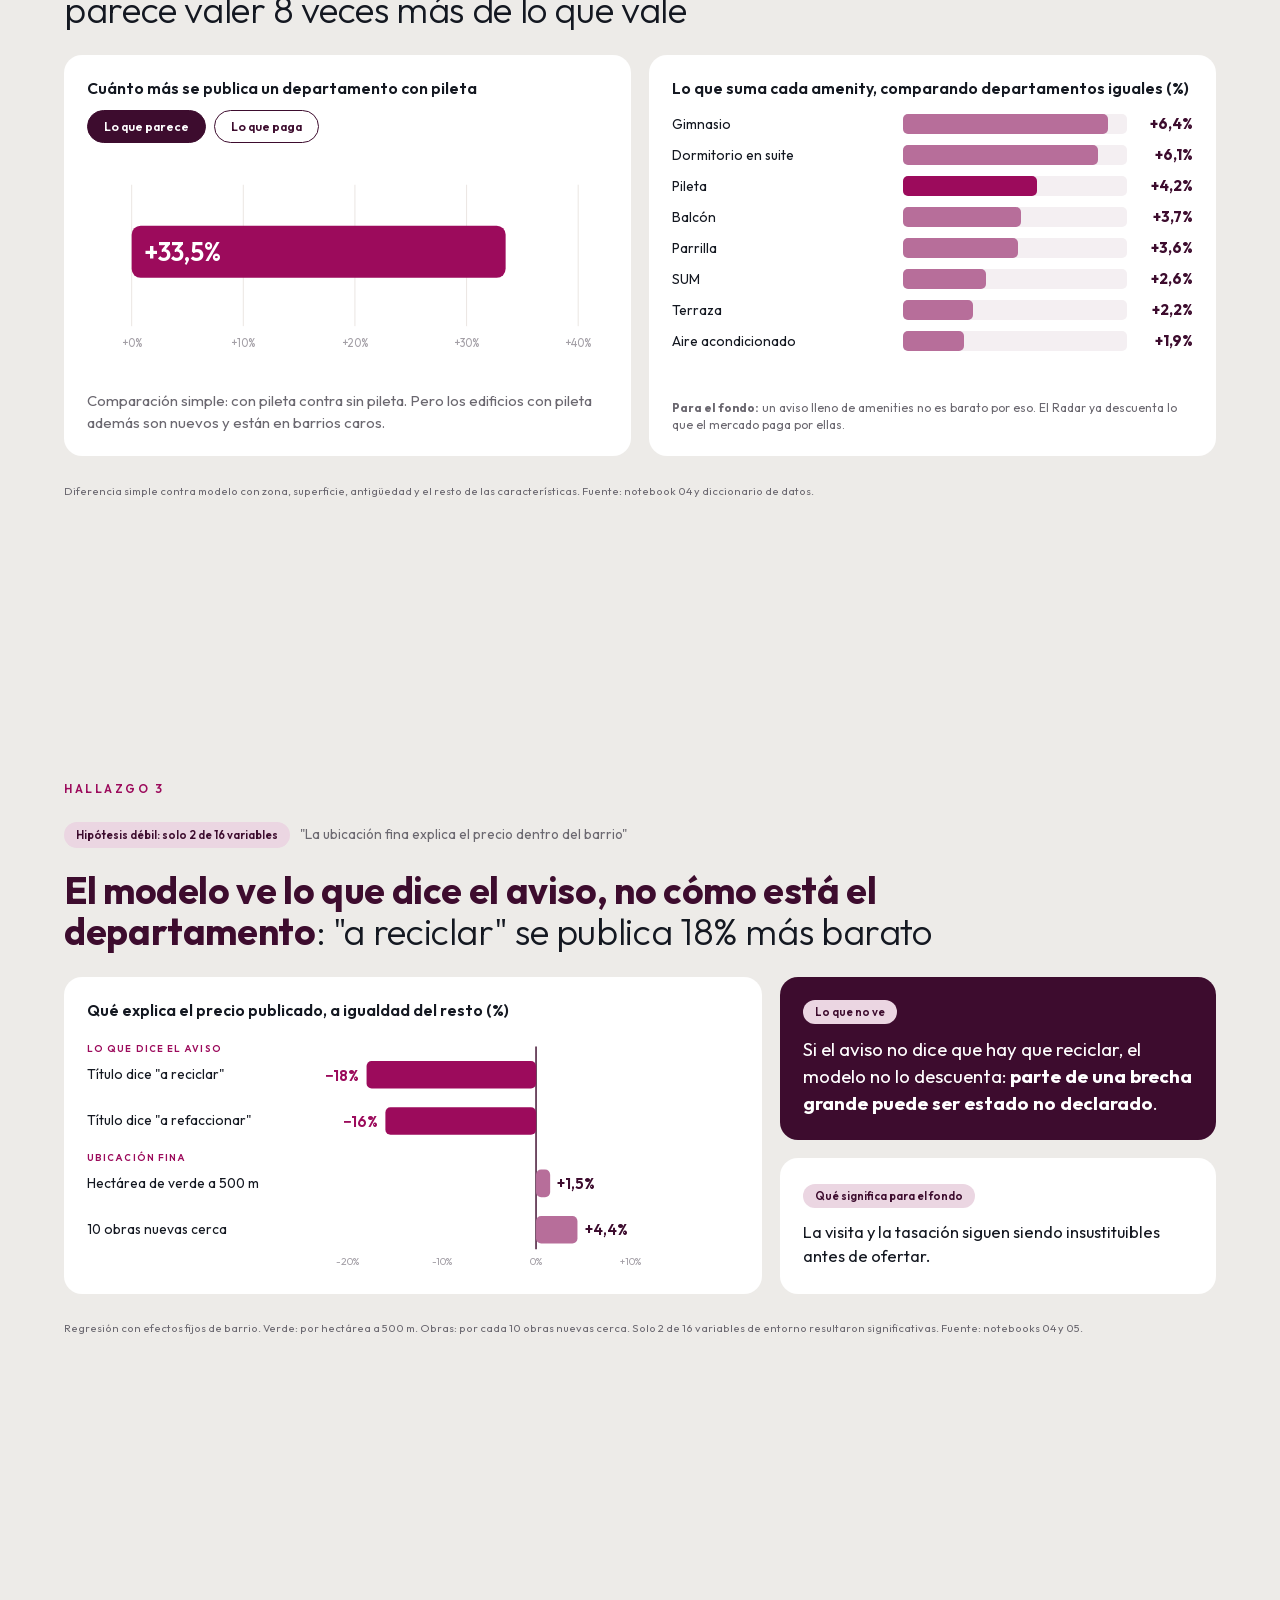
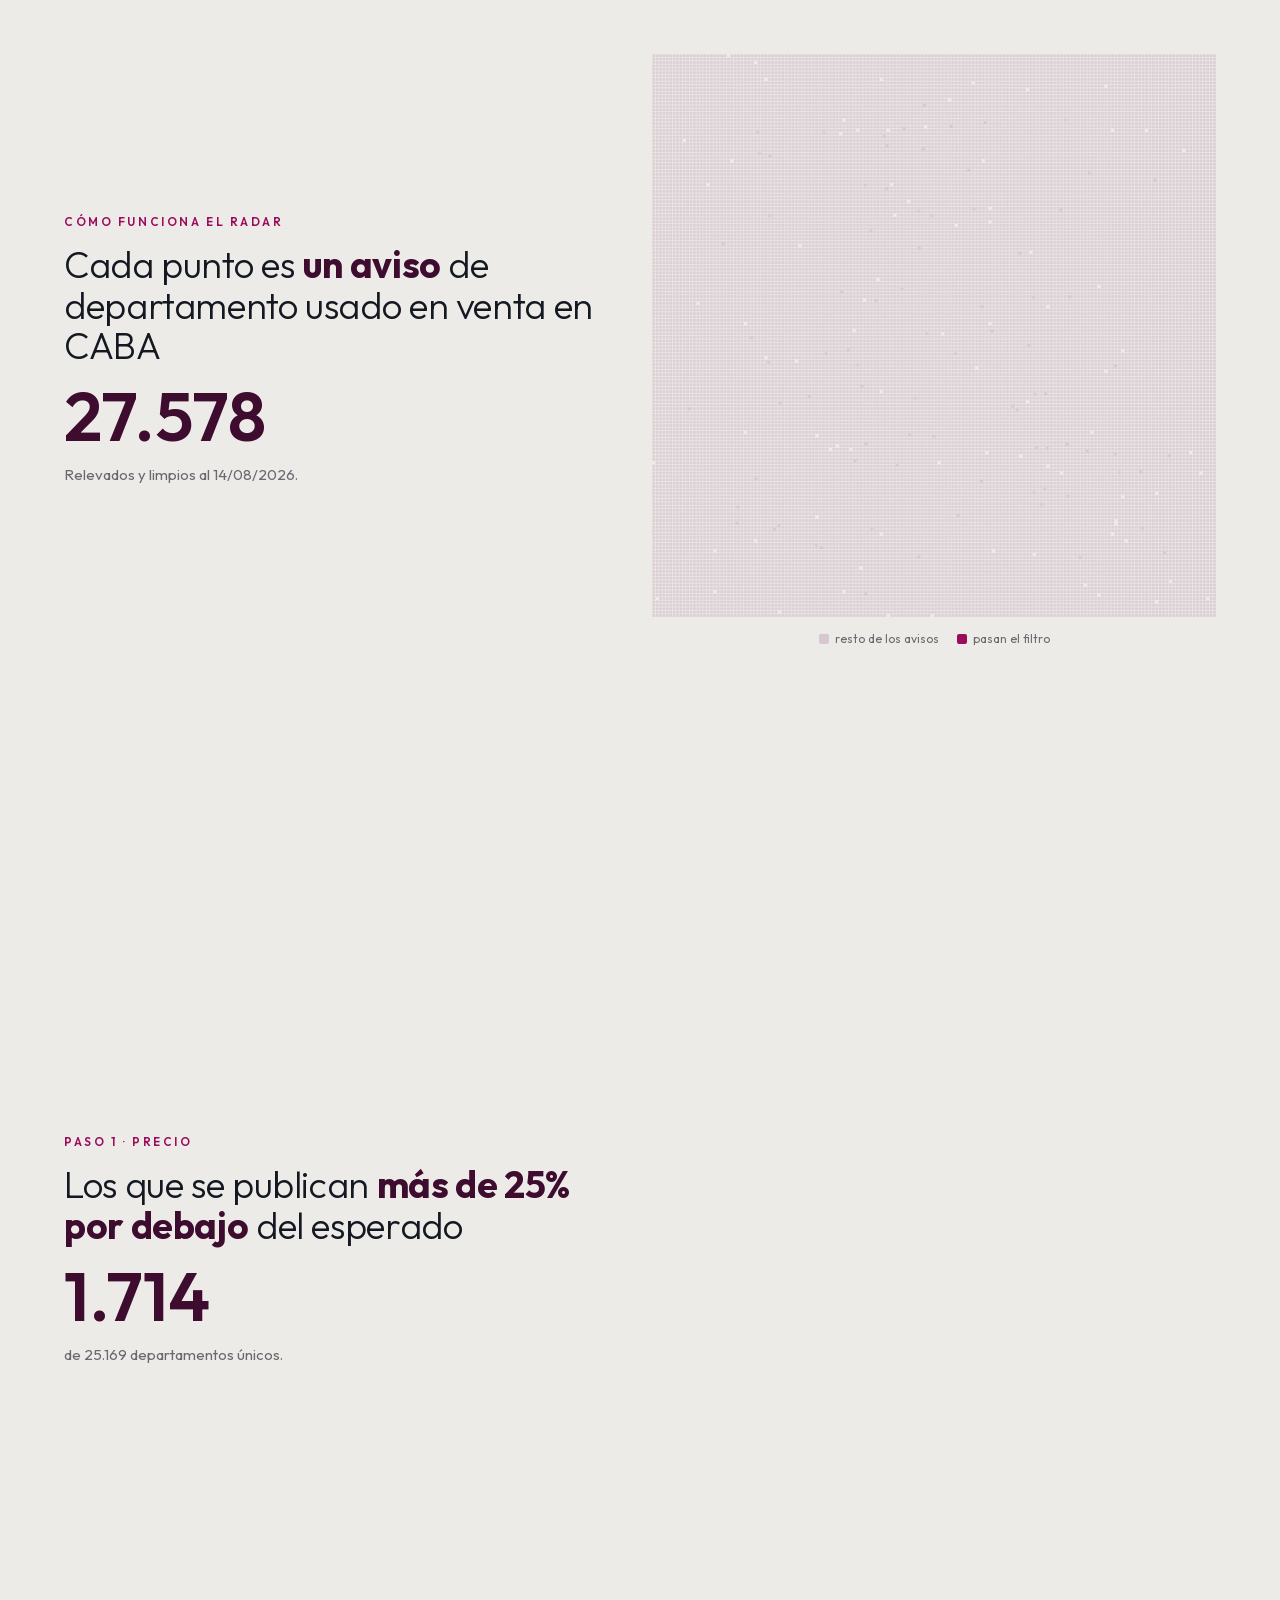
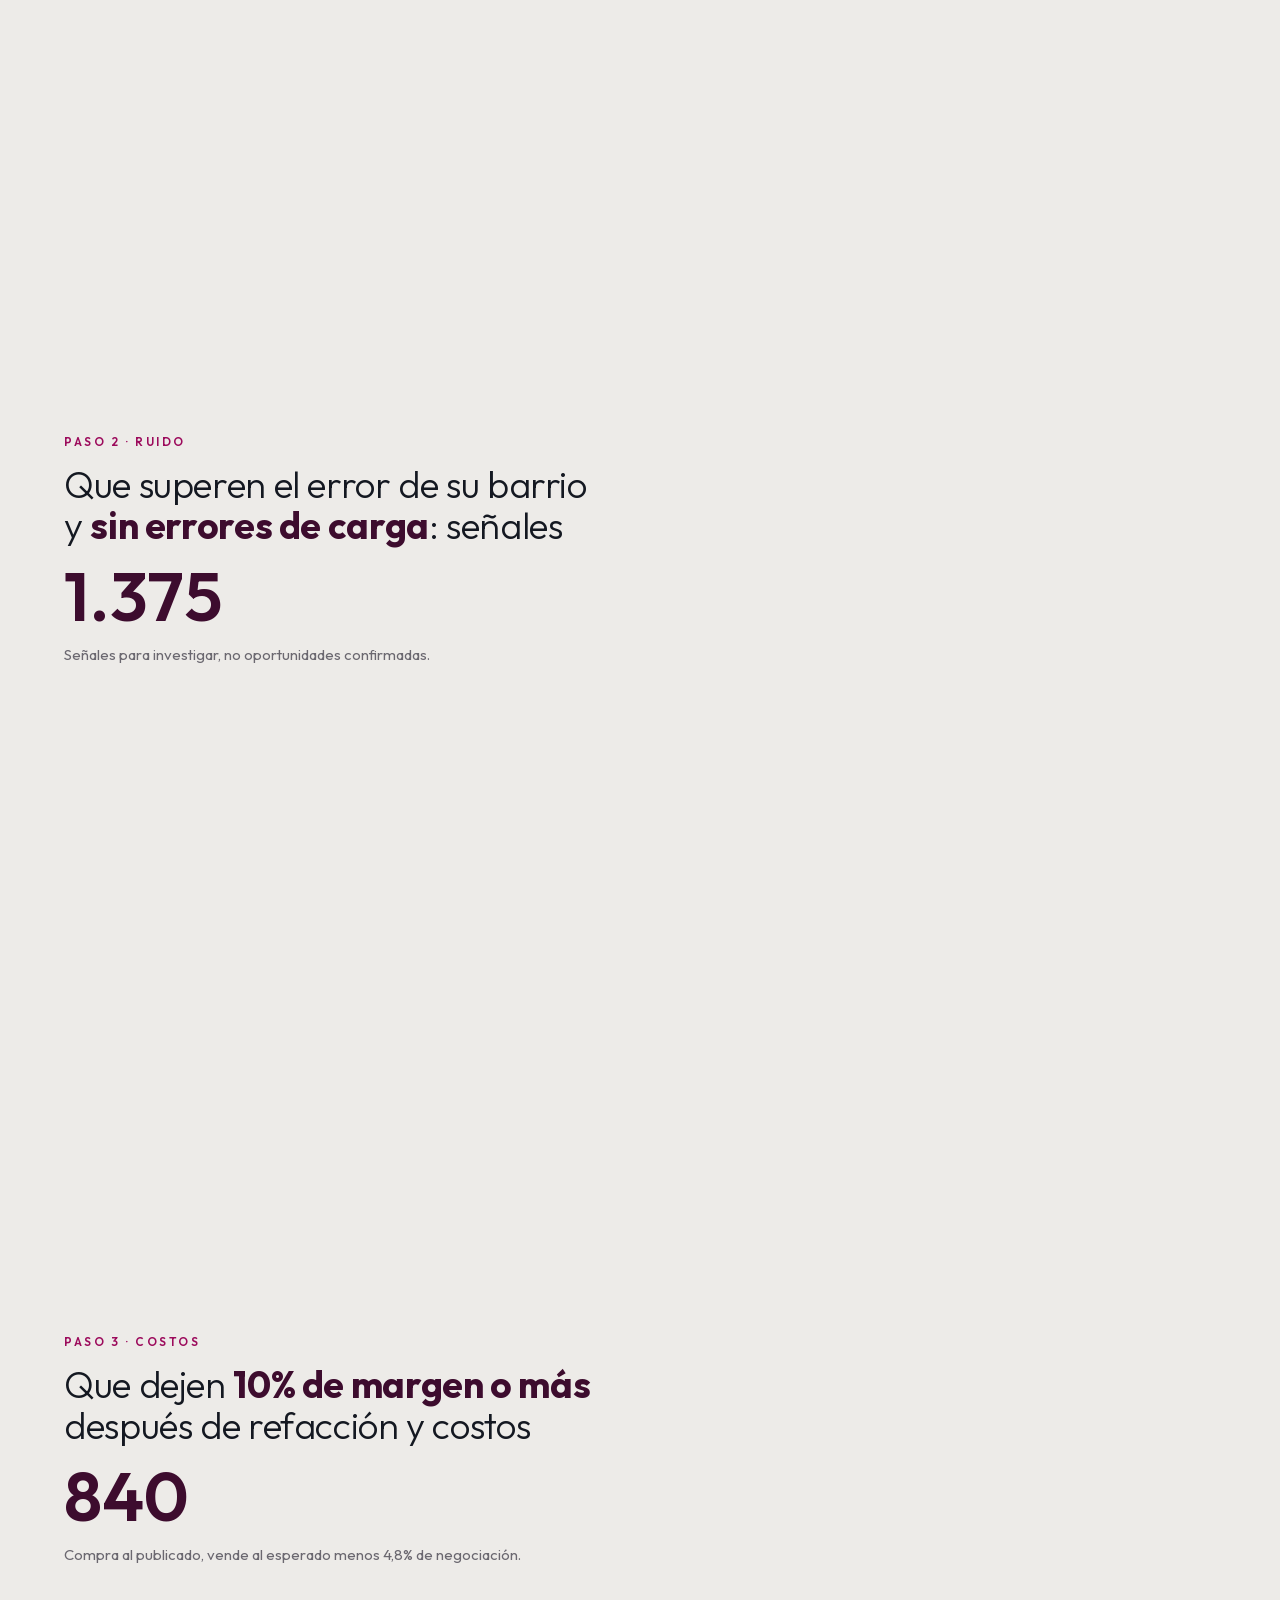
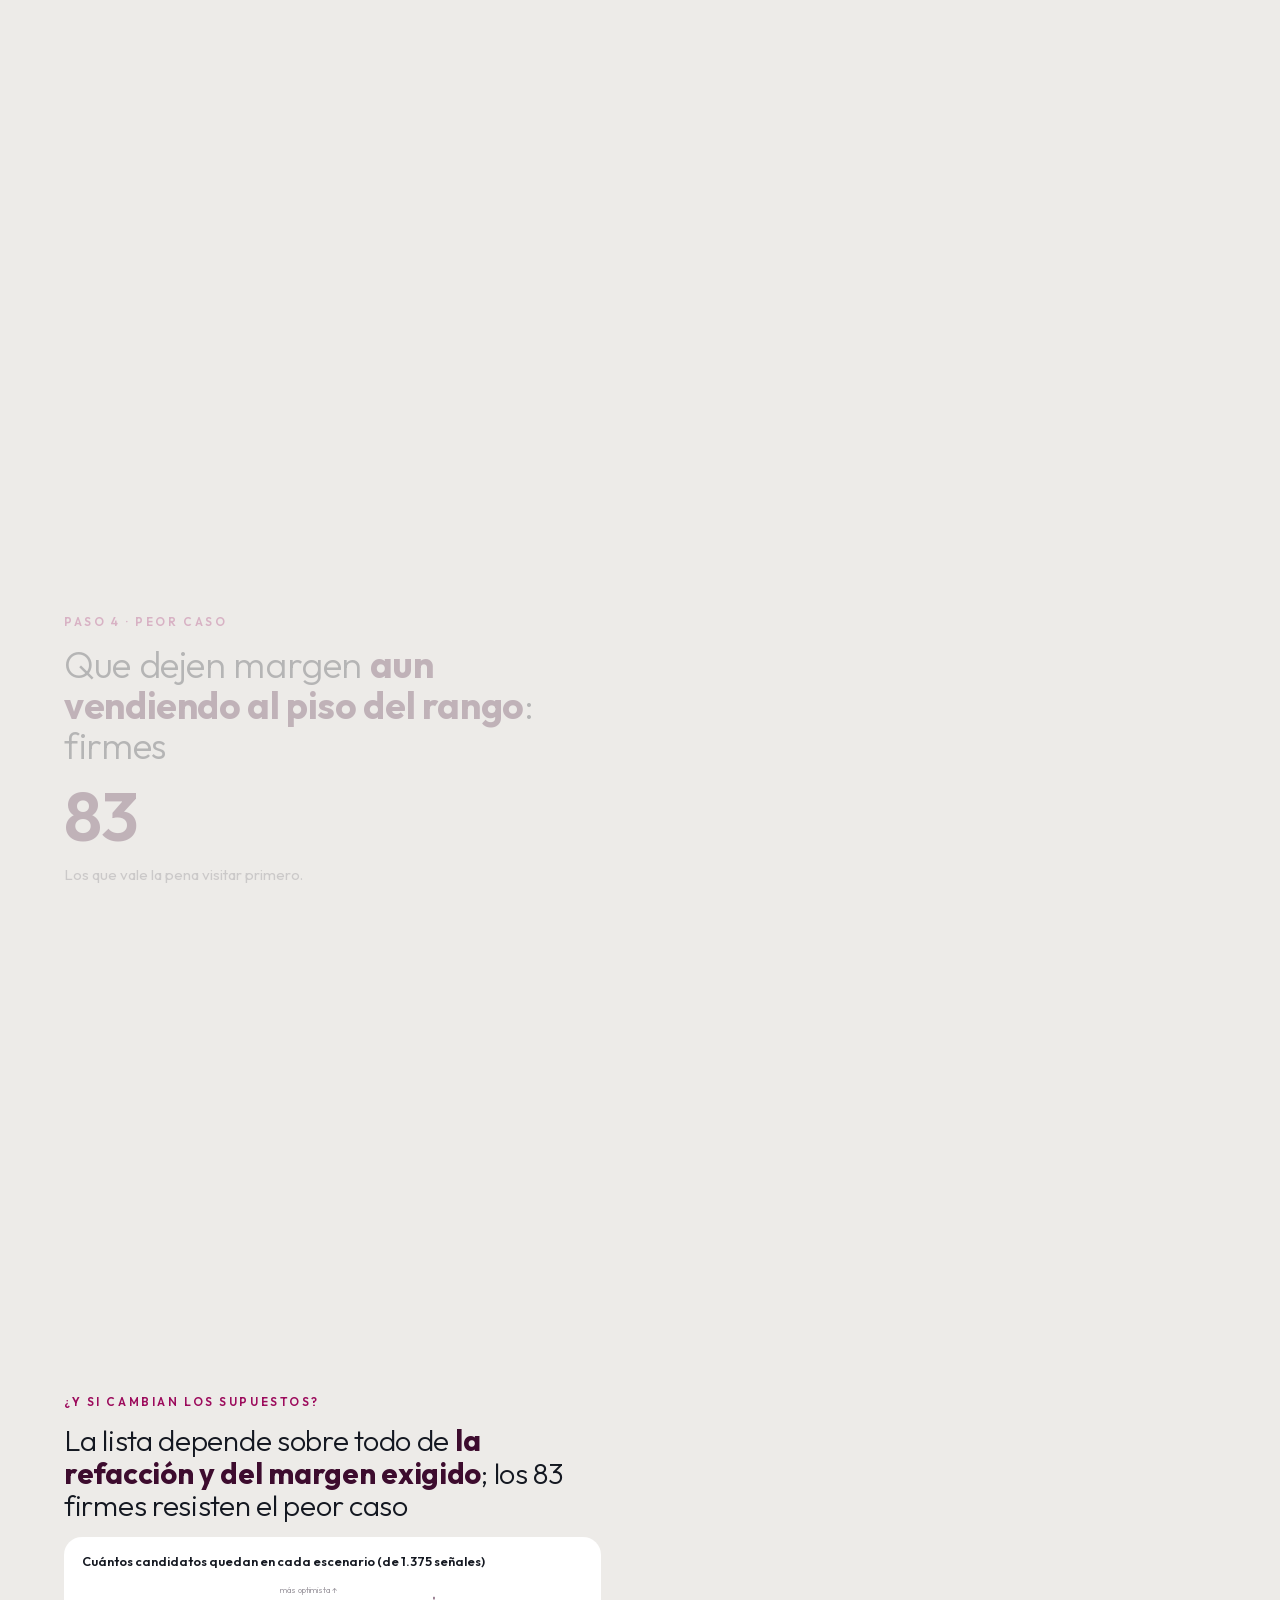
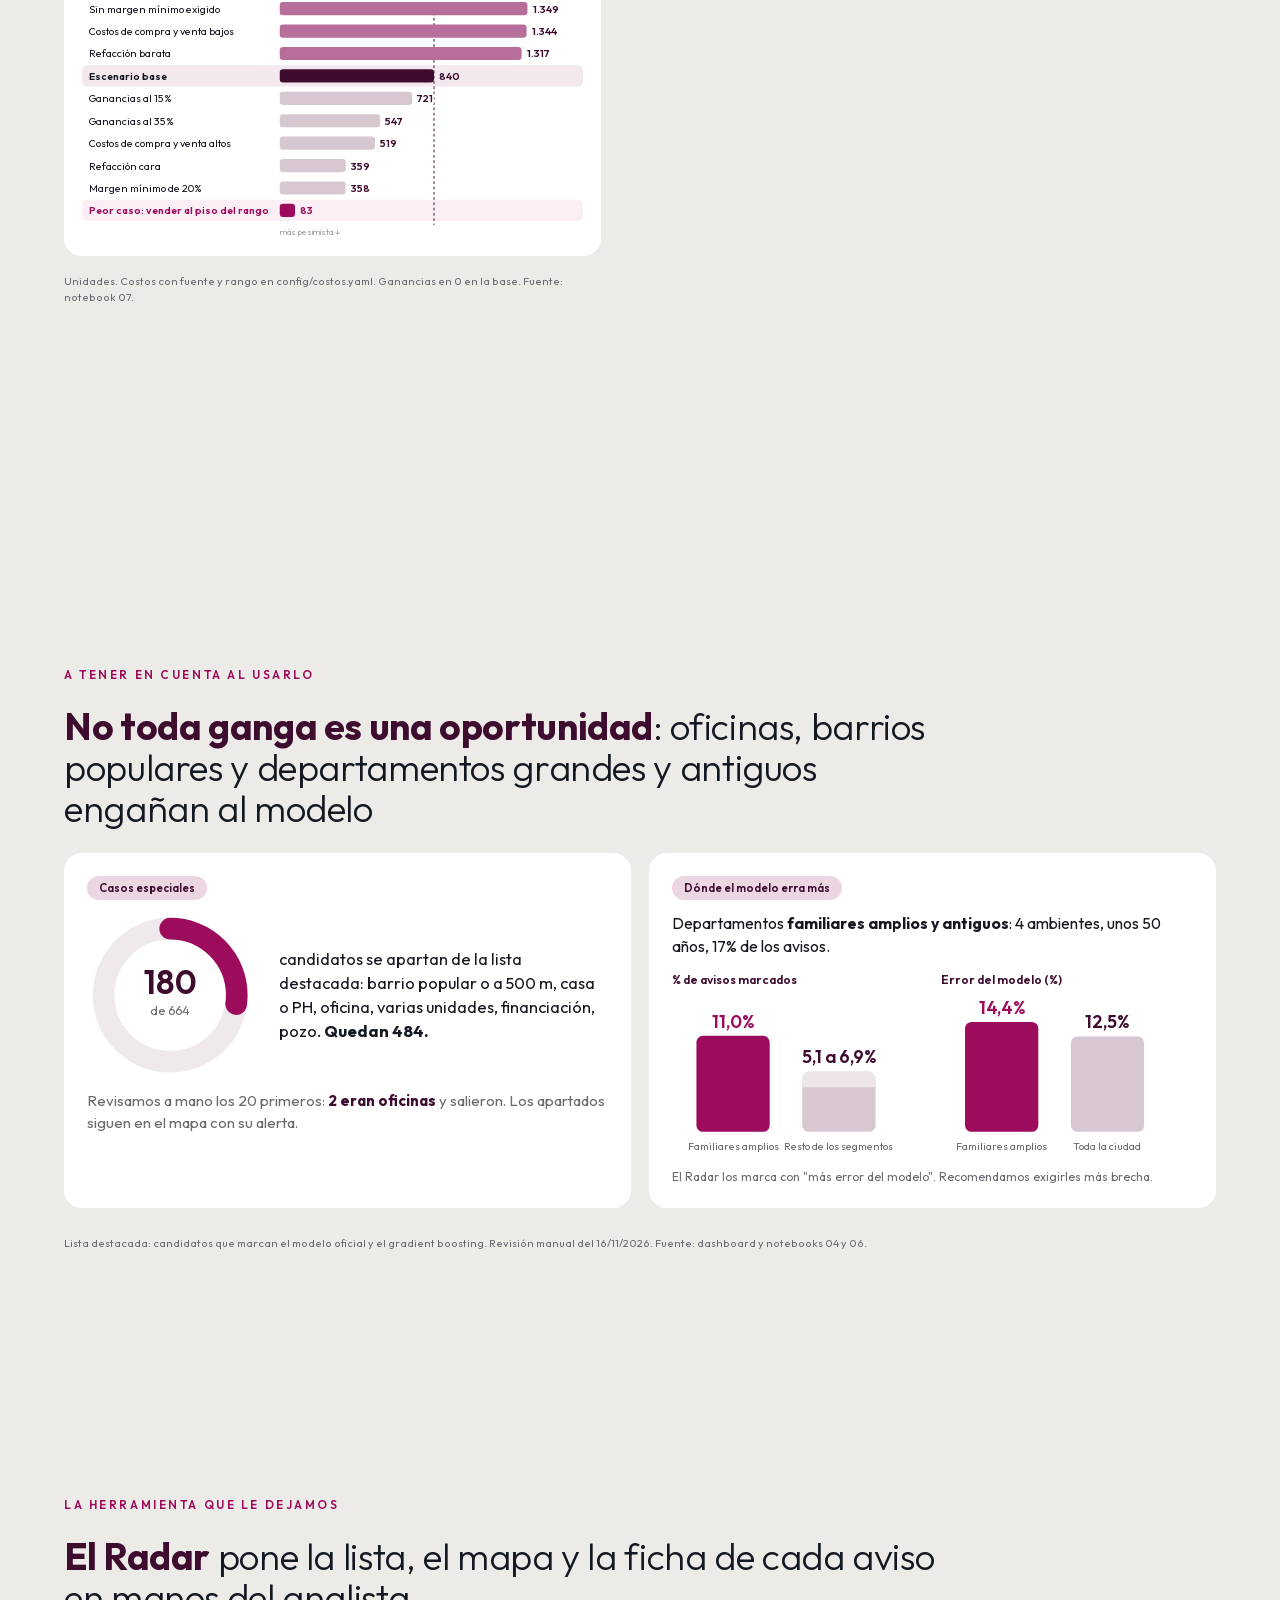
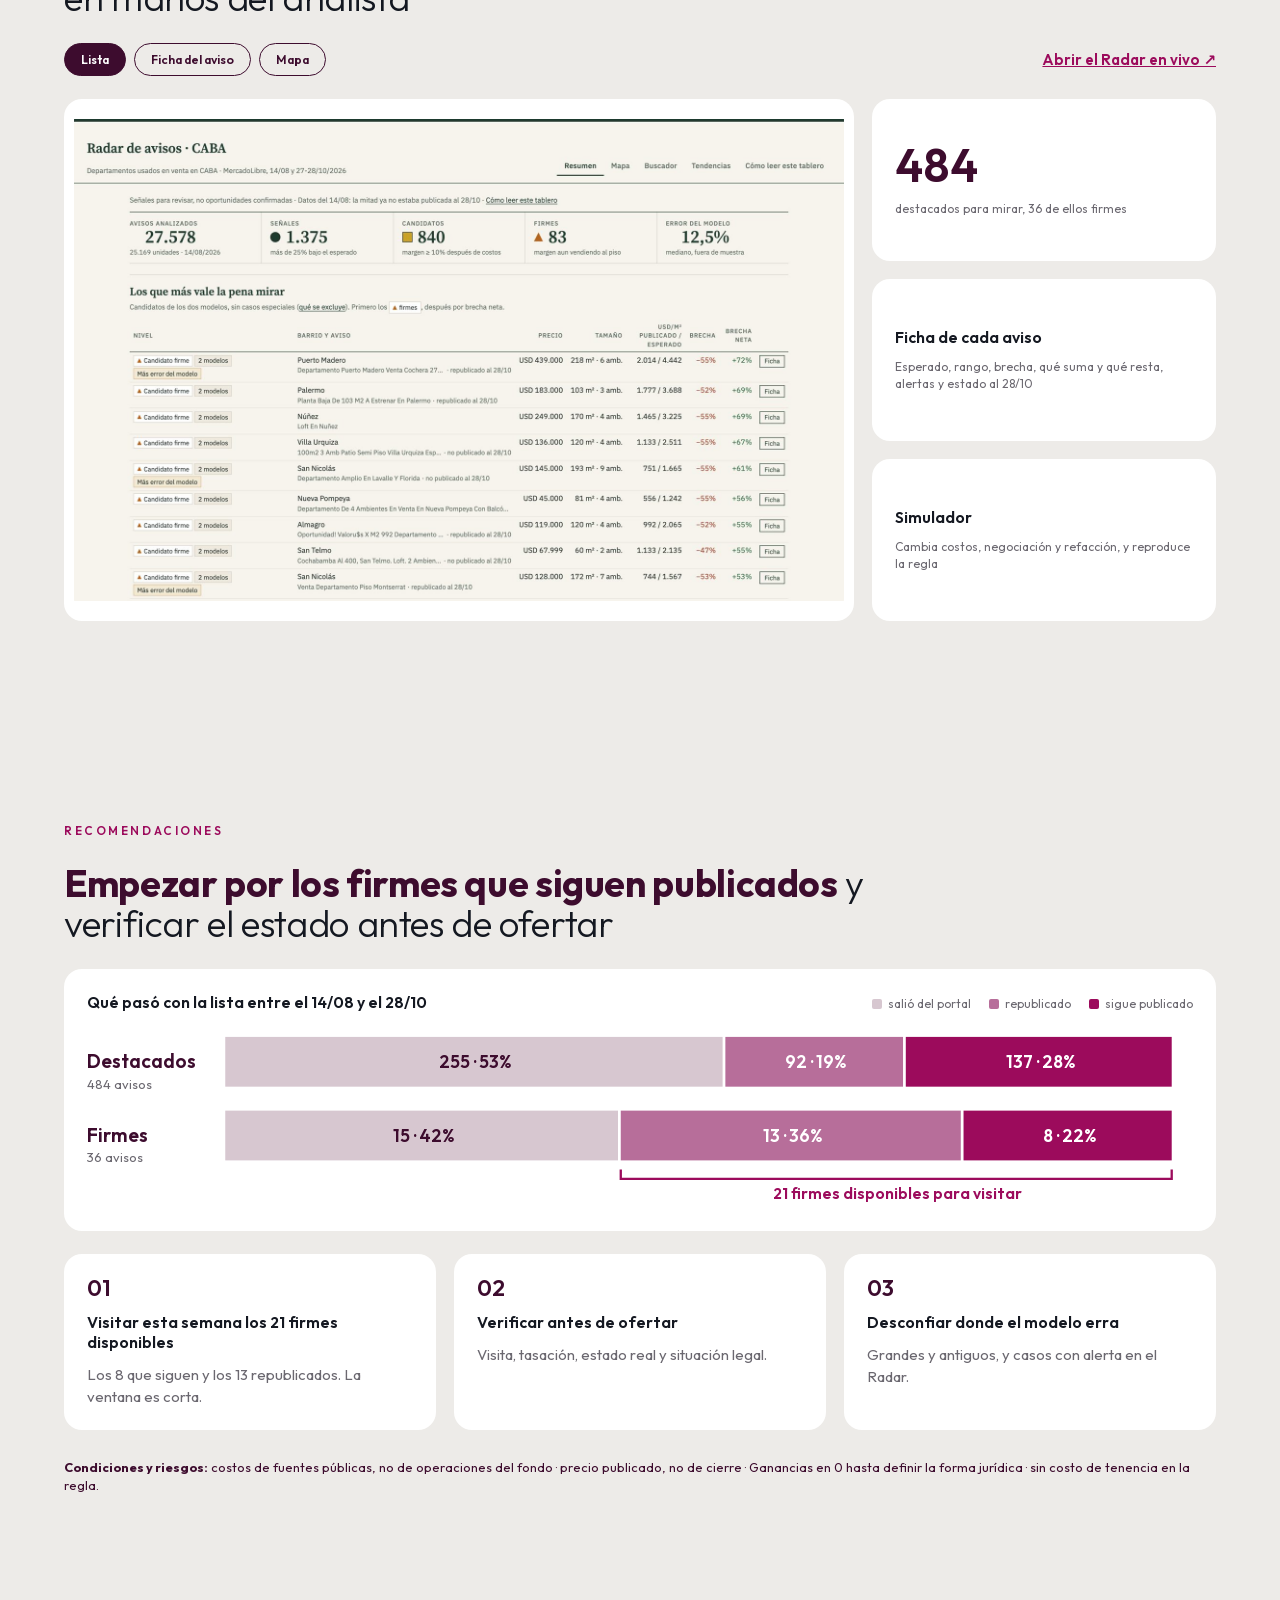
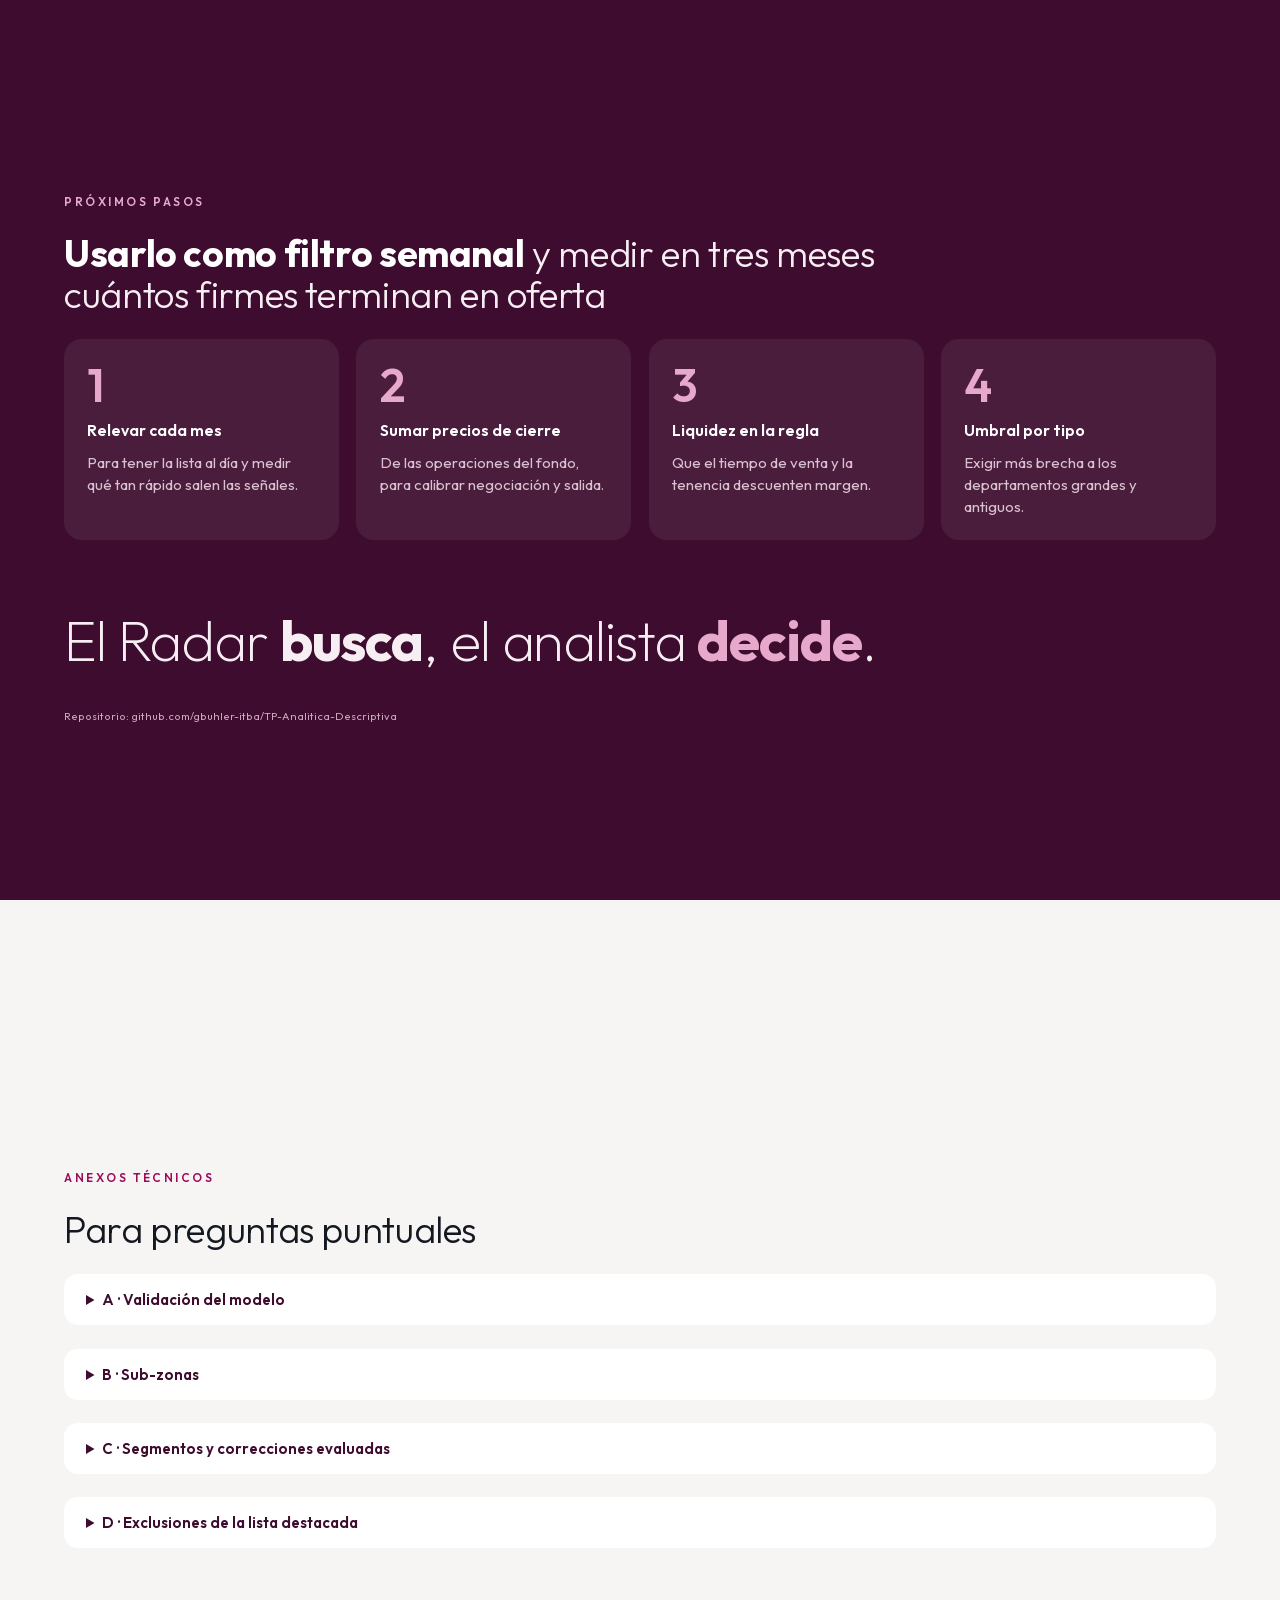
==== commit ad015530: "Presentación: franjas y bordes del gráfico de escenarios" ====
--- a/docs/presentacion/index.html
+++ b/docs/presentacion/index.html
@@ -437,13 +437,15 @@
  const filas=[['Sin margen mínimo exigido',1349,'o'],['Costos de compra y venta bajos',1344,'o'],['Refacción barata',1317,'o'],['Escenario base',840,'b'],['Ganancias al 15%',721,'p'],['Ganancias al 35%',547,'p'],['Costos de compra y venta altos',519,'p'],['Refacción cara',359,'p'],['Margen mínimo de 20%',358,'p'],['Peor caso: vender al piso del rango',83,'f']];
  const L=300,R=690,X=v=>L+v/1400*(R-L),H=34,Y0=10;
  el('text',{x:L,y:Y0+8,'font-size':13,fill:'#A39FA6'},s).textContent='más optimista ↑';
+ filas.forEach(([n,v,t],i)=>{const y=Y0+20+i*H;
+  if(t==='b'||t==='f')el('rect',{x:0,y:y-4,width:760,height:H-2,rx:8,fill:t==='b'?'#F3E8EE':'#FBEFF5'},s);
+ });
  el('line',{x1:X(840),y1:Y0+14,x2:X(840),y2:Y0+20+10*H,stroke:C.ciruela,'stroke-width':1.5,'stroke-dasharray':'4 4'},s);
  filas.forEach(([n,v,t],i)=>{const y=Y0+20+i*H+(t==='b'?0:0);
   const col=t==='b'?C.ciruela:t==='f'?C.magenta:t==='o'?C.malva:C.claro;
-  if(t==='b'||t==='f')el('rect',{x:0,y:y-4,width:760,height:H-2,rx:8,fill:t==='b'?'#F3E8EE':'#FBEFF5'},s);
   el('text',{x:10,y:y+18,'font-size':16,'font-weight':t==='b'||t==='f'?600:400,fill:t==='f'?C.magenta:'#141821'},s).textContent=n;
   const r=el('rect',{x:L,y:y+2,width:0,height:20,rx:5,fill:col},s);
-  const tx=el('text',{x:L,y:y+18,'font-size':16,'font-weight':600,fill:t==='f'?C.magenta:C.ciruela,opacity:0,stroke:'#fff','stroke-width':5,'paint-order':'stroke'},s);tx.textContent=fmt(v);
+  const tx=el('text',{x:L,y:y+18,'font-size':16,'font-weight':600,fill:t==='f'?C.magenta:C.ciruela,opacity:0,stroke:t==='b'?'#F3E8EE':t==='f'?'#FBEFF5':'#fff','stroke-width':5,'paint-order':'stroke'},s);tx.textContent=fmt(v);
   setTimeout(()=>anim(800,k=>{r.setAttribute('width',(X(v)-L)*k);tx.setAttribute('x',X(v)*1+(-L*0)+8-(1-k)*(X(v)-L));tx.setAttribute('opacity',k);}),i*90);});
  const yb=Y0+20+10*H;
  el('text',{x:L,y:yb+16,'font-size':13,fill:'#A39FA6'},s).textContent='más pesimista ↓';
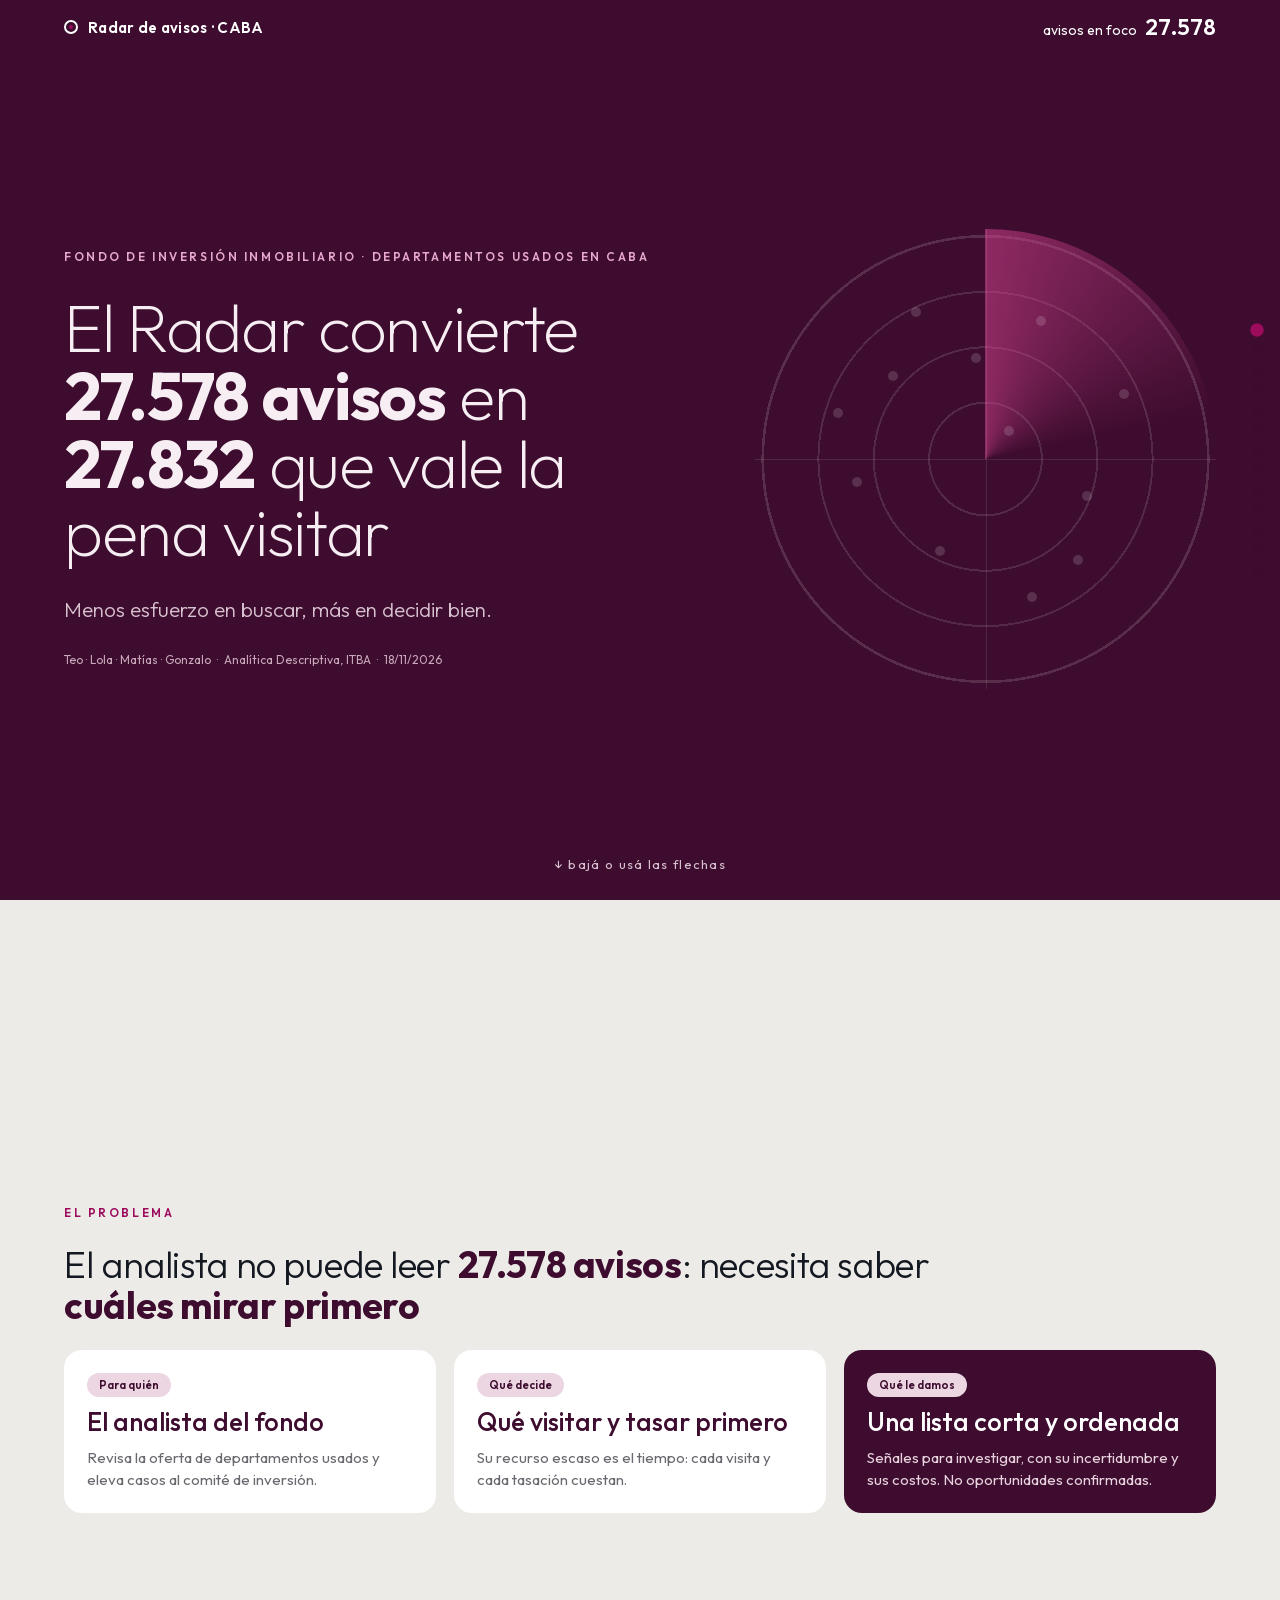
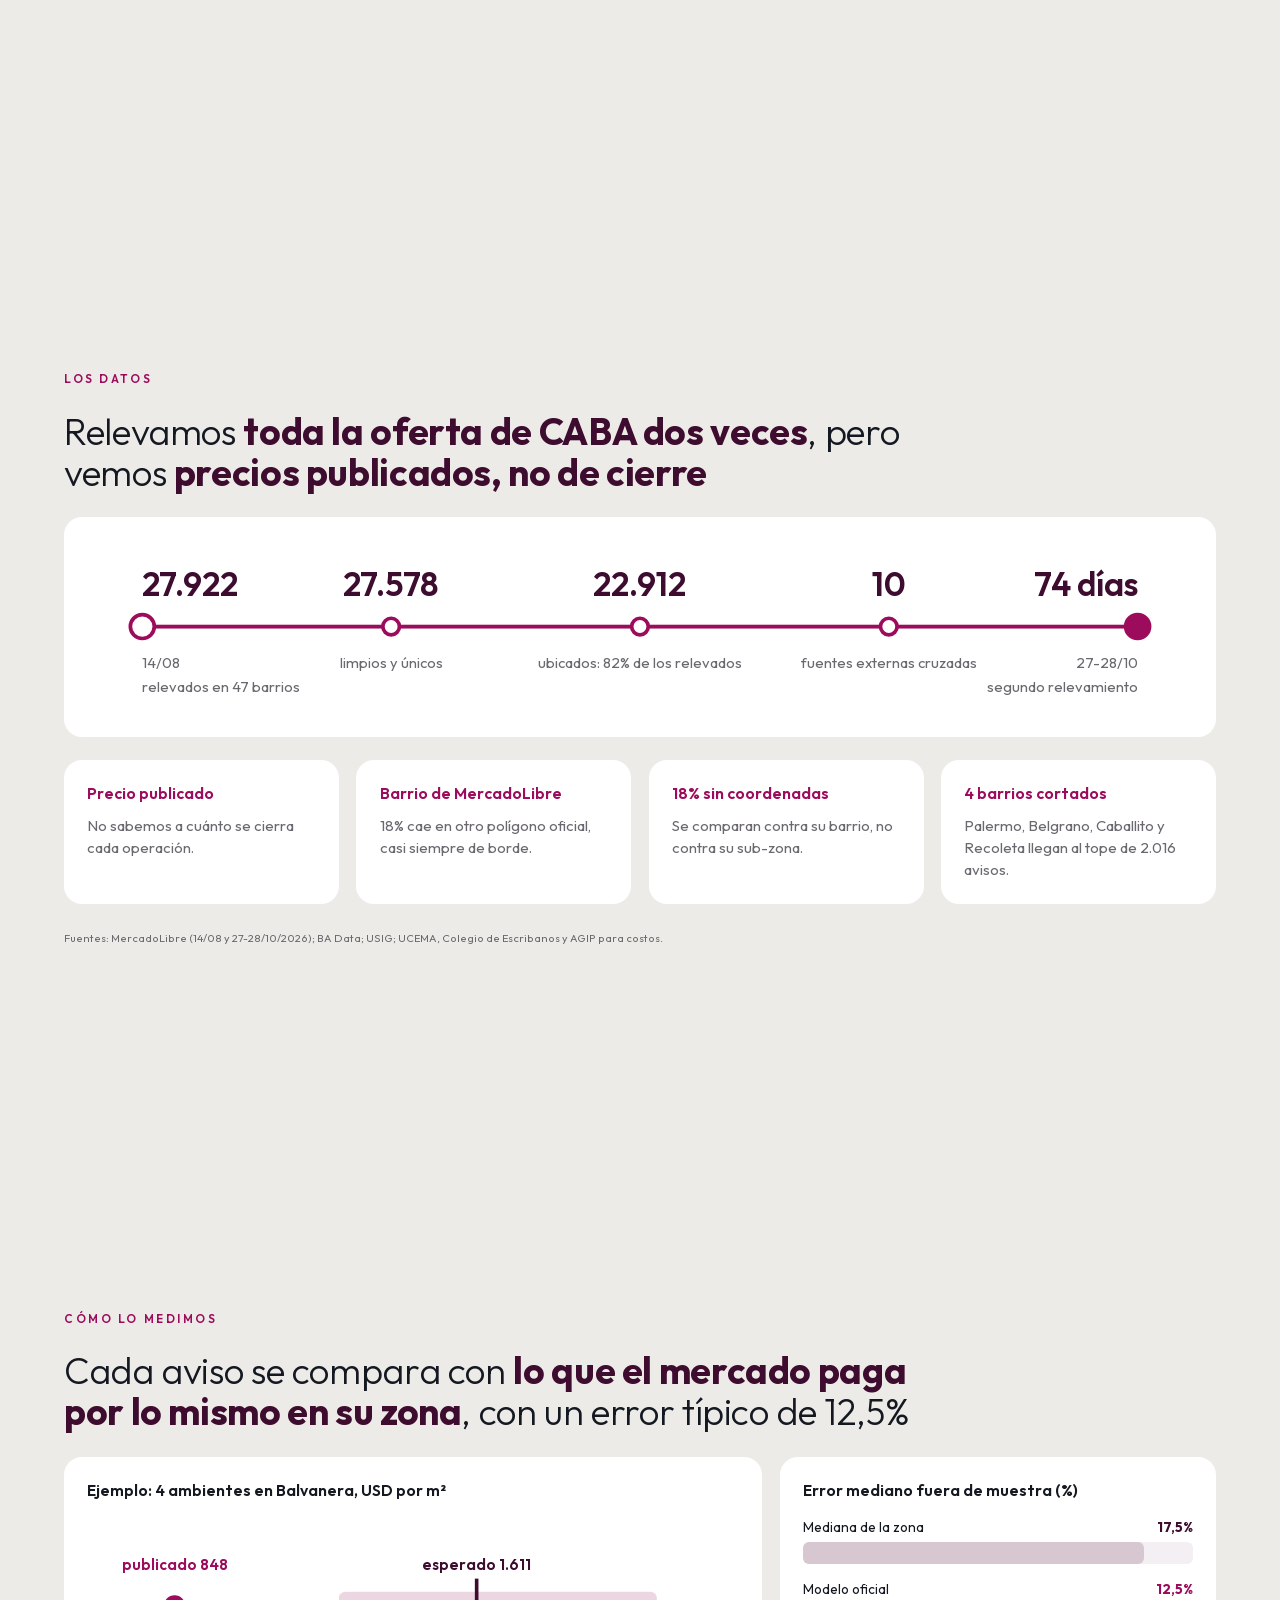
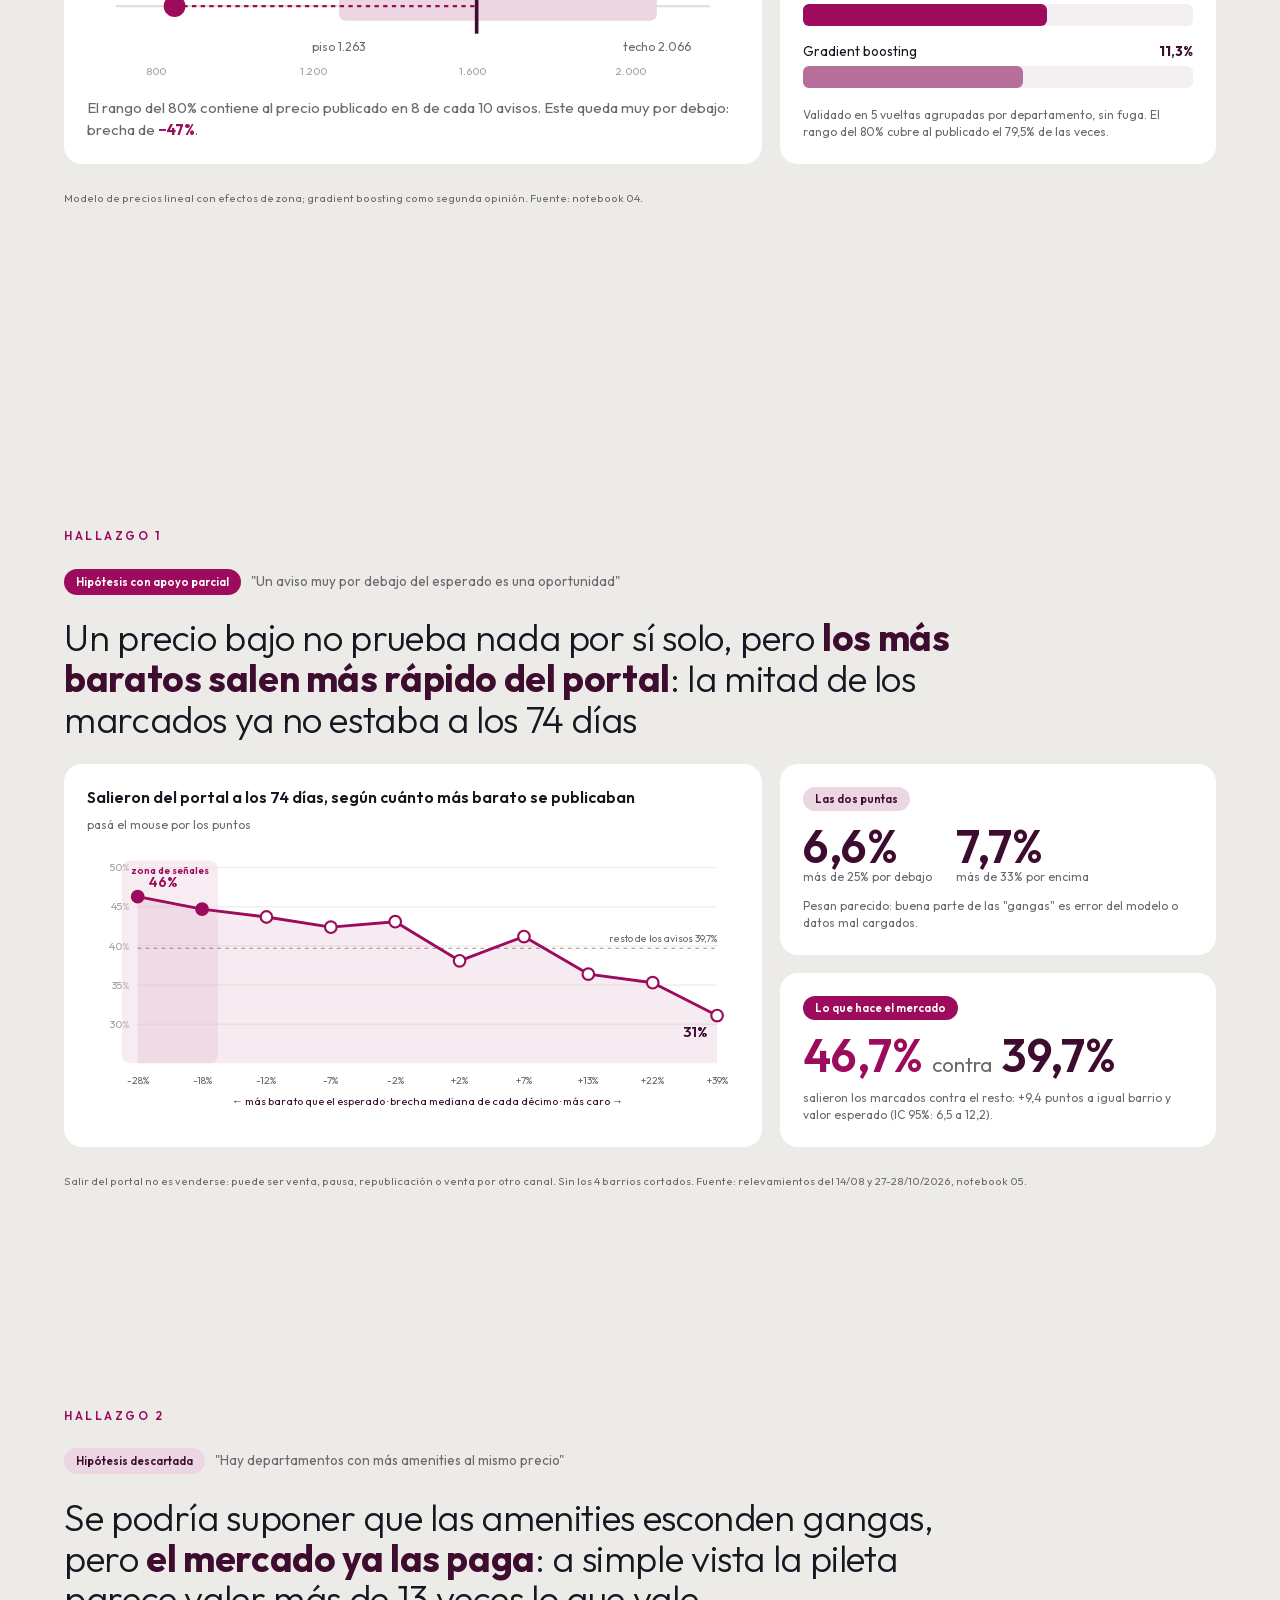
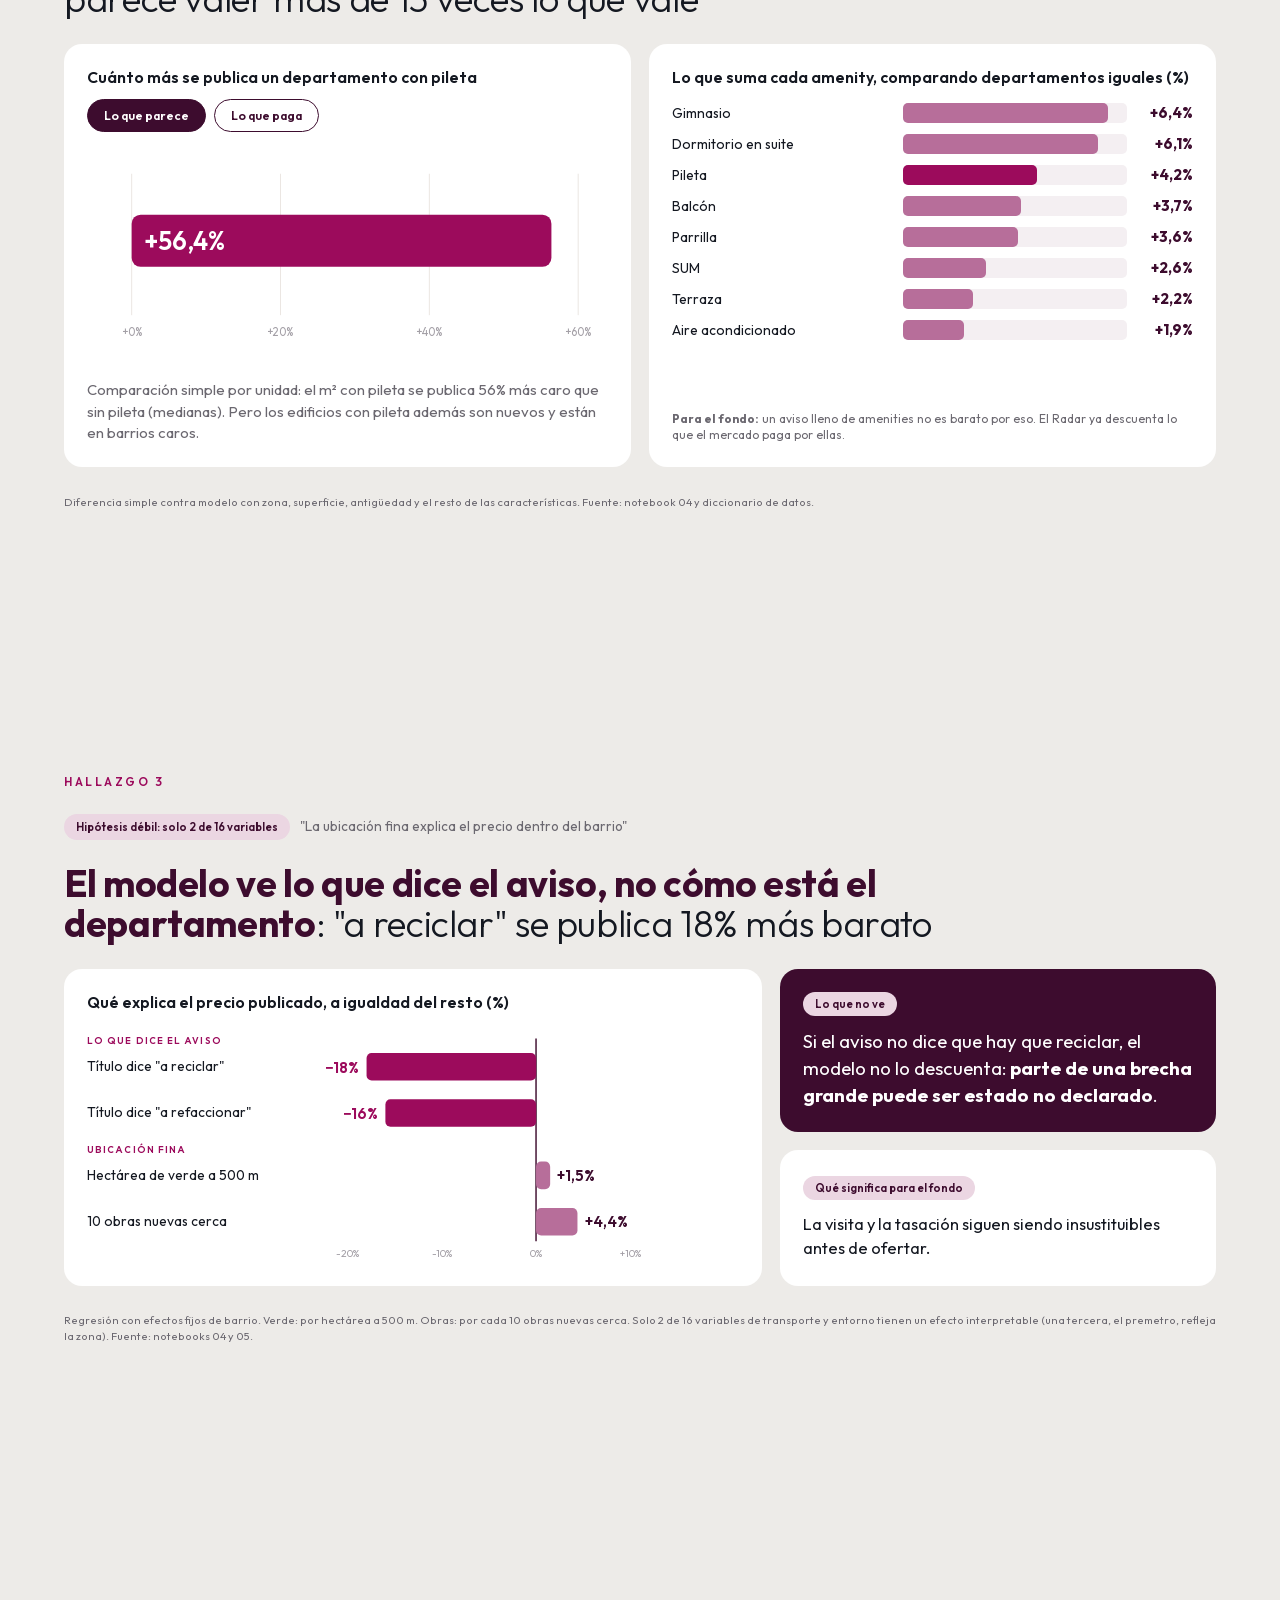
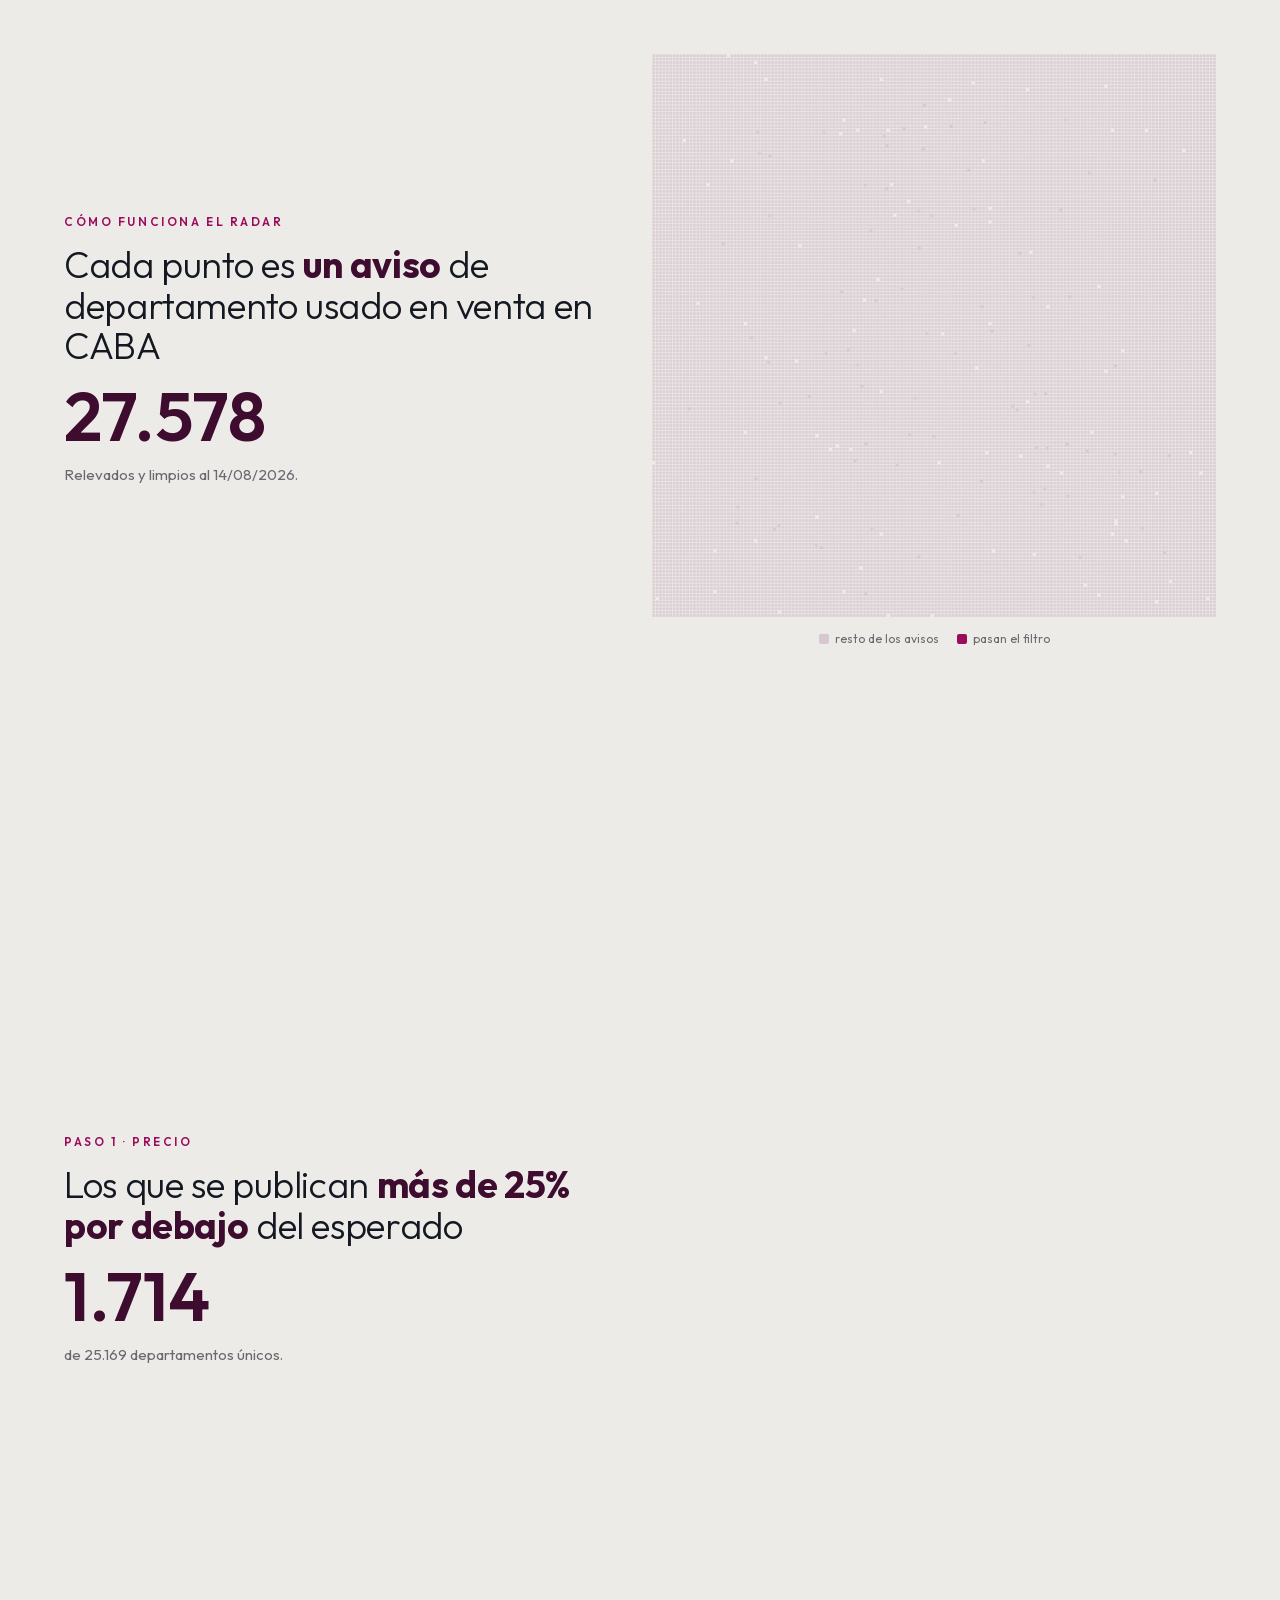
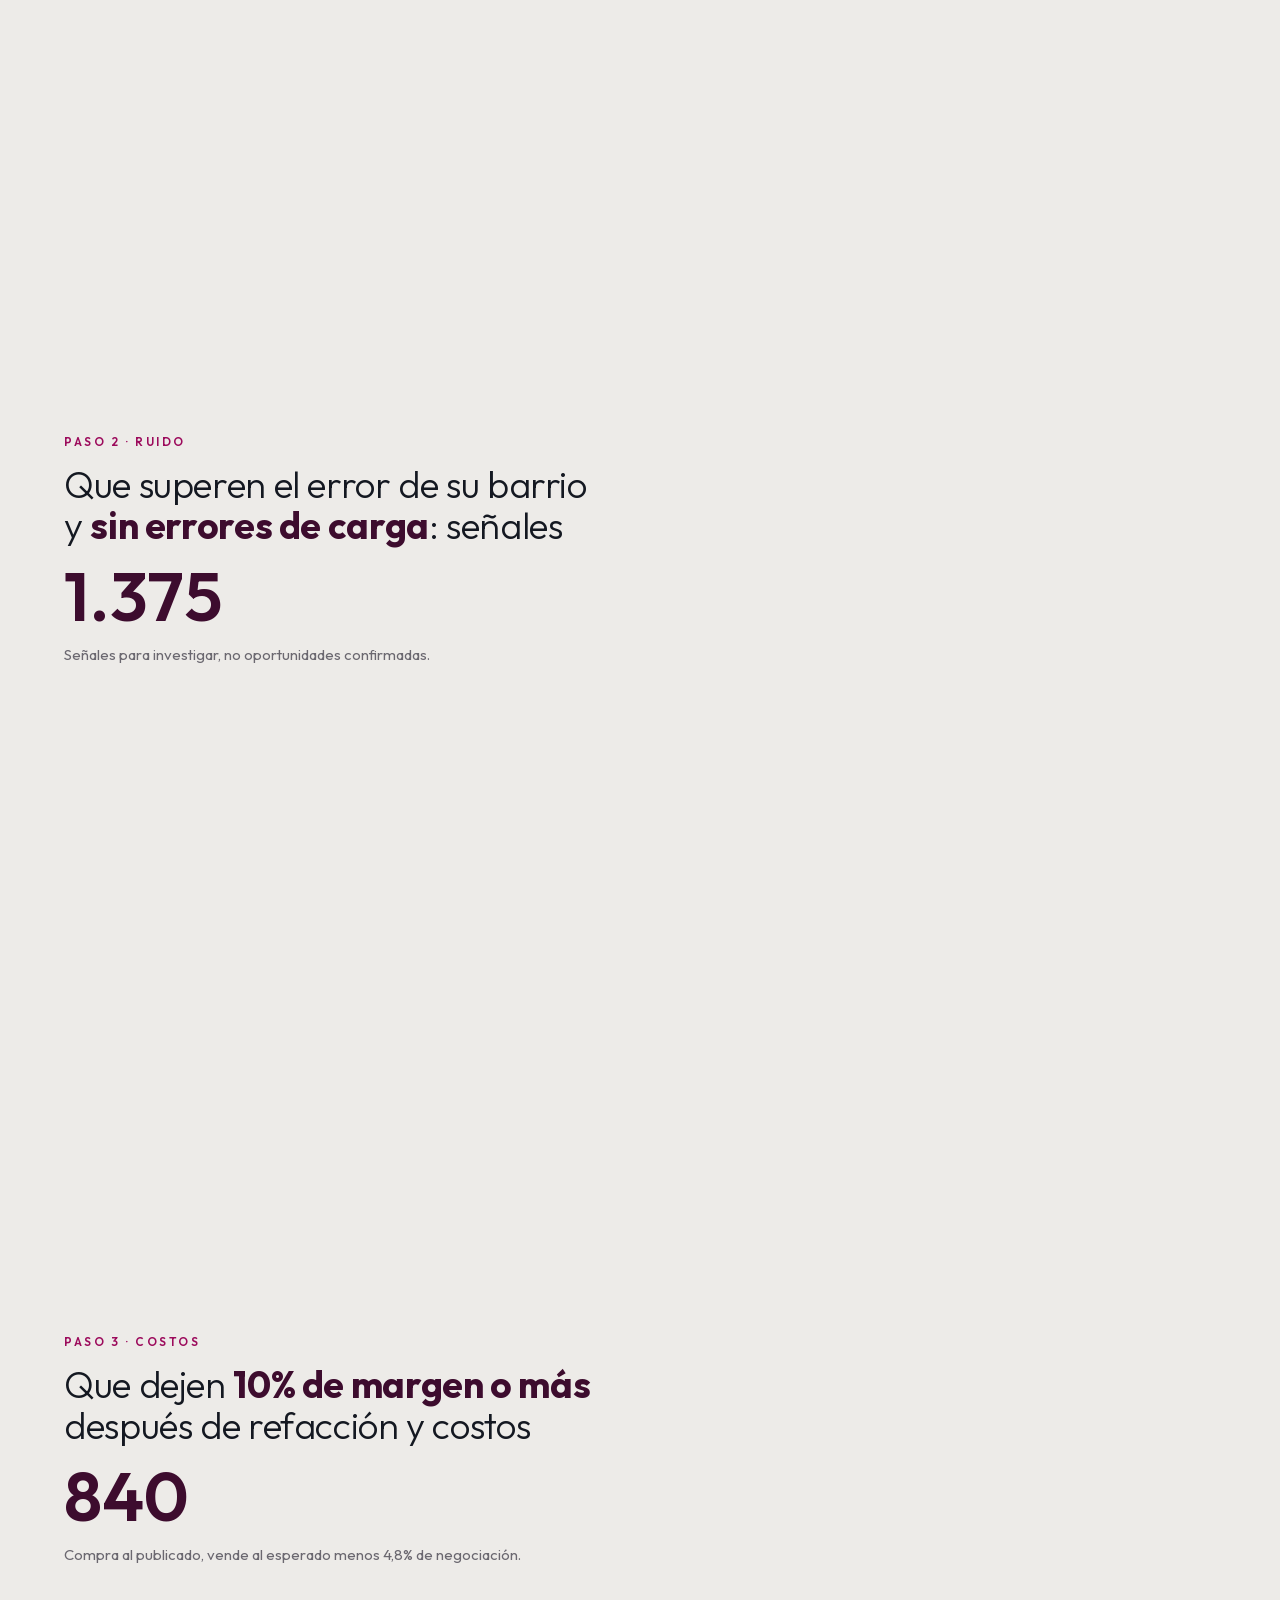
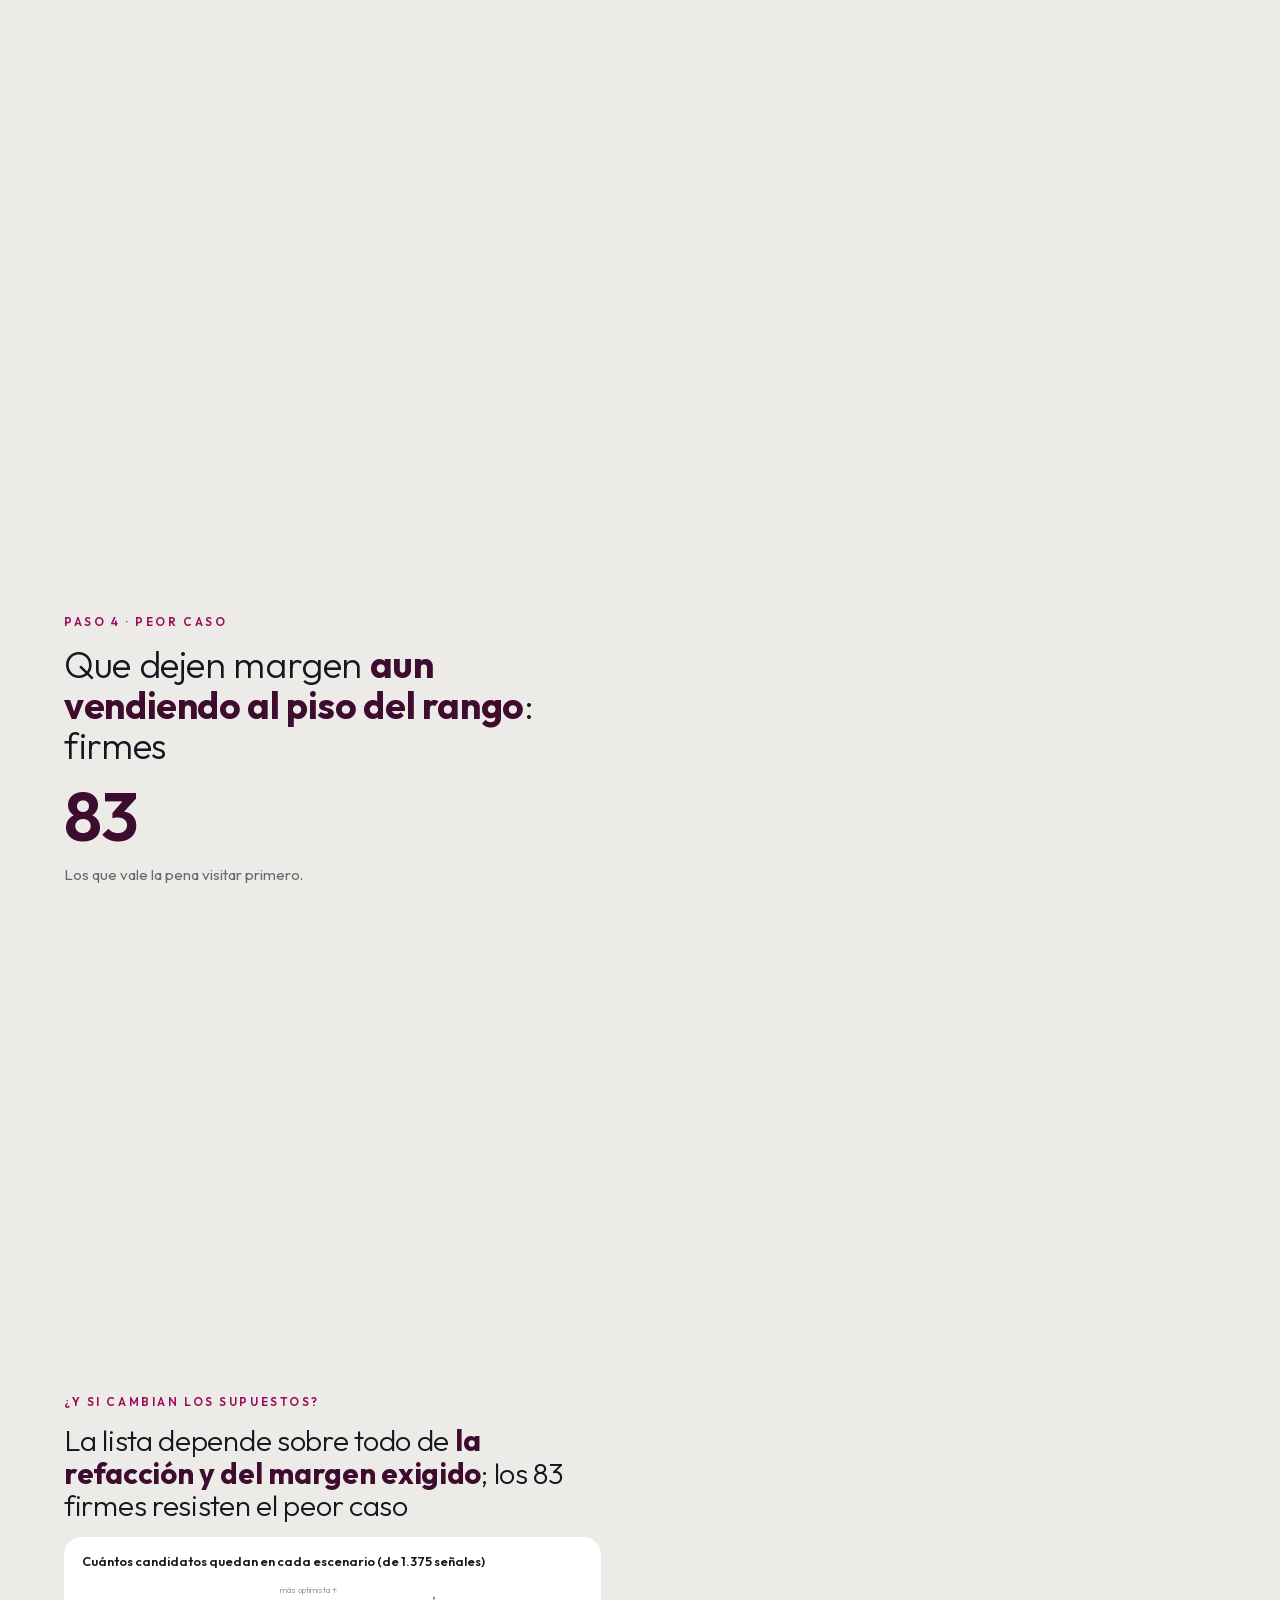
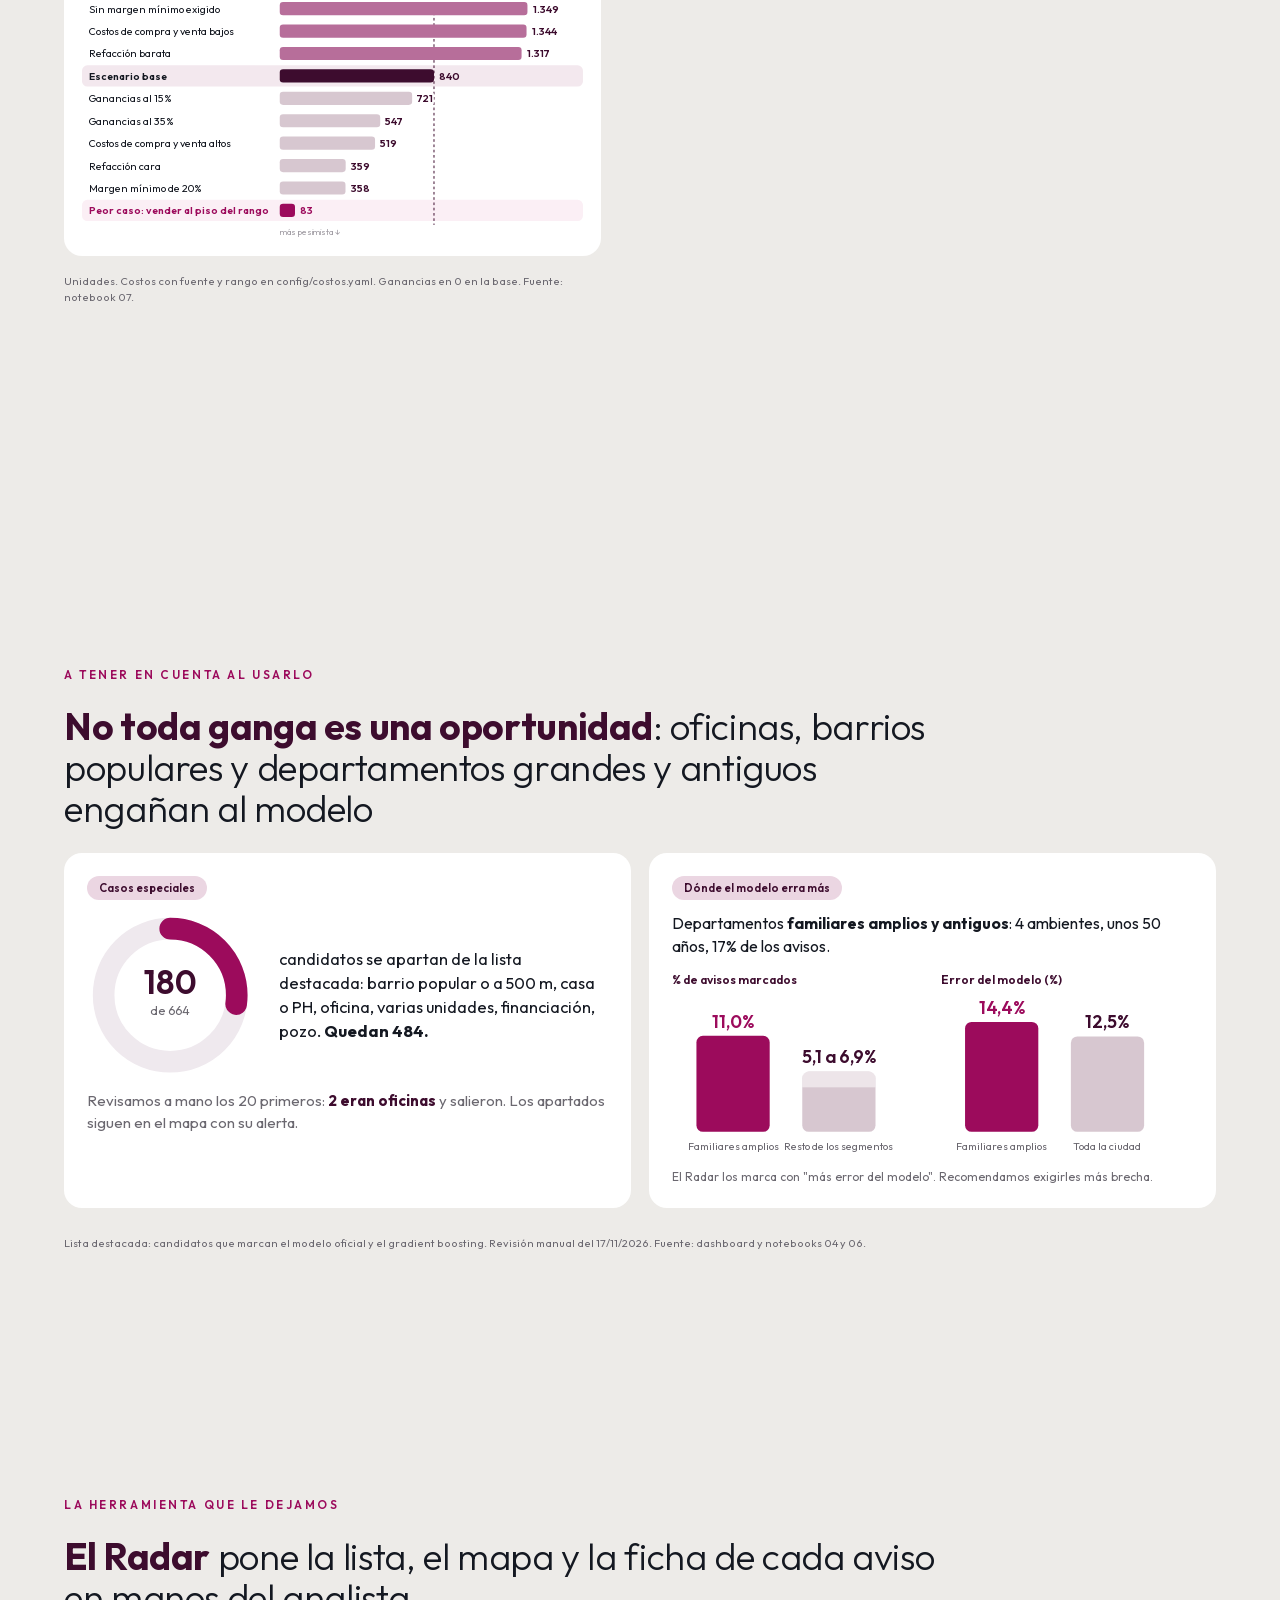
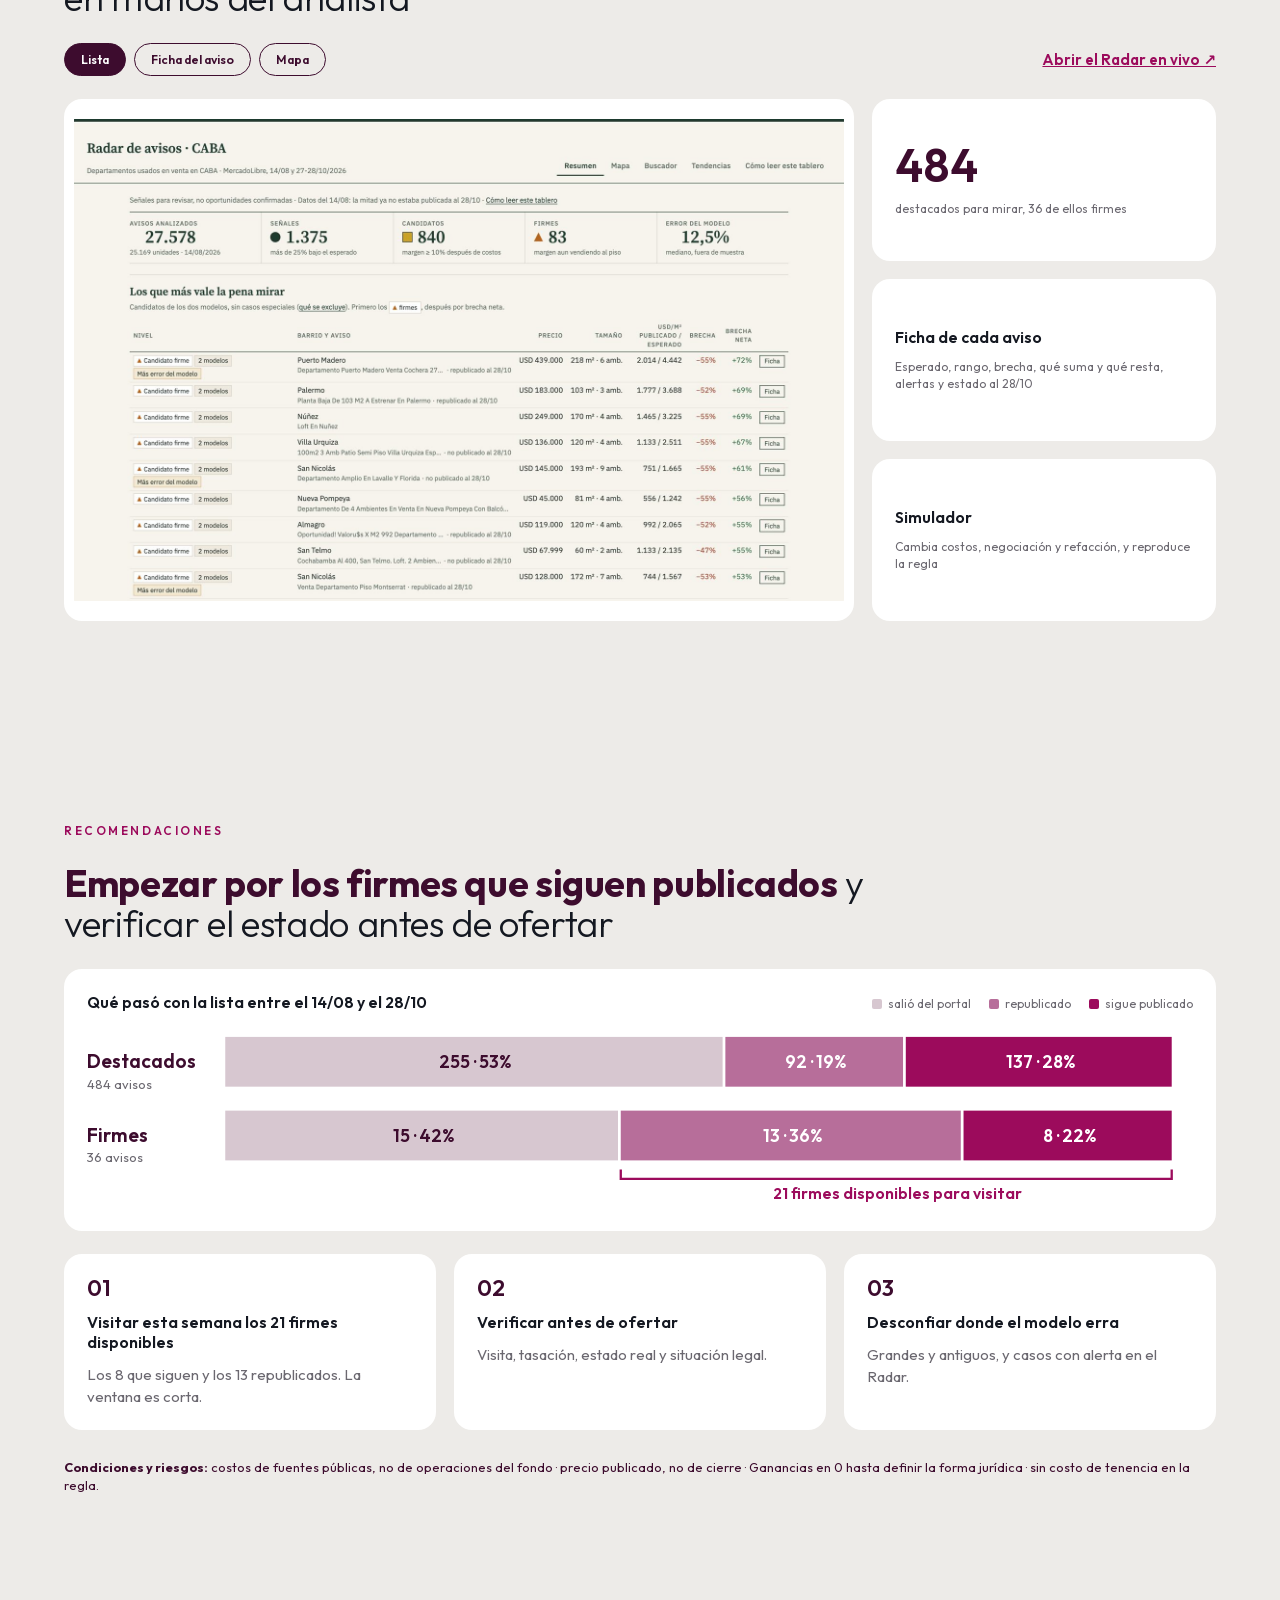
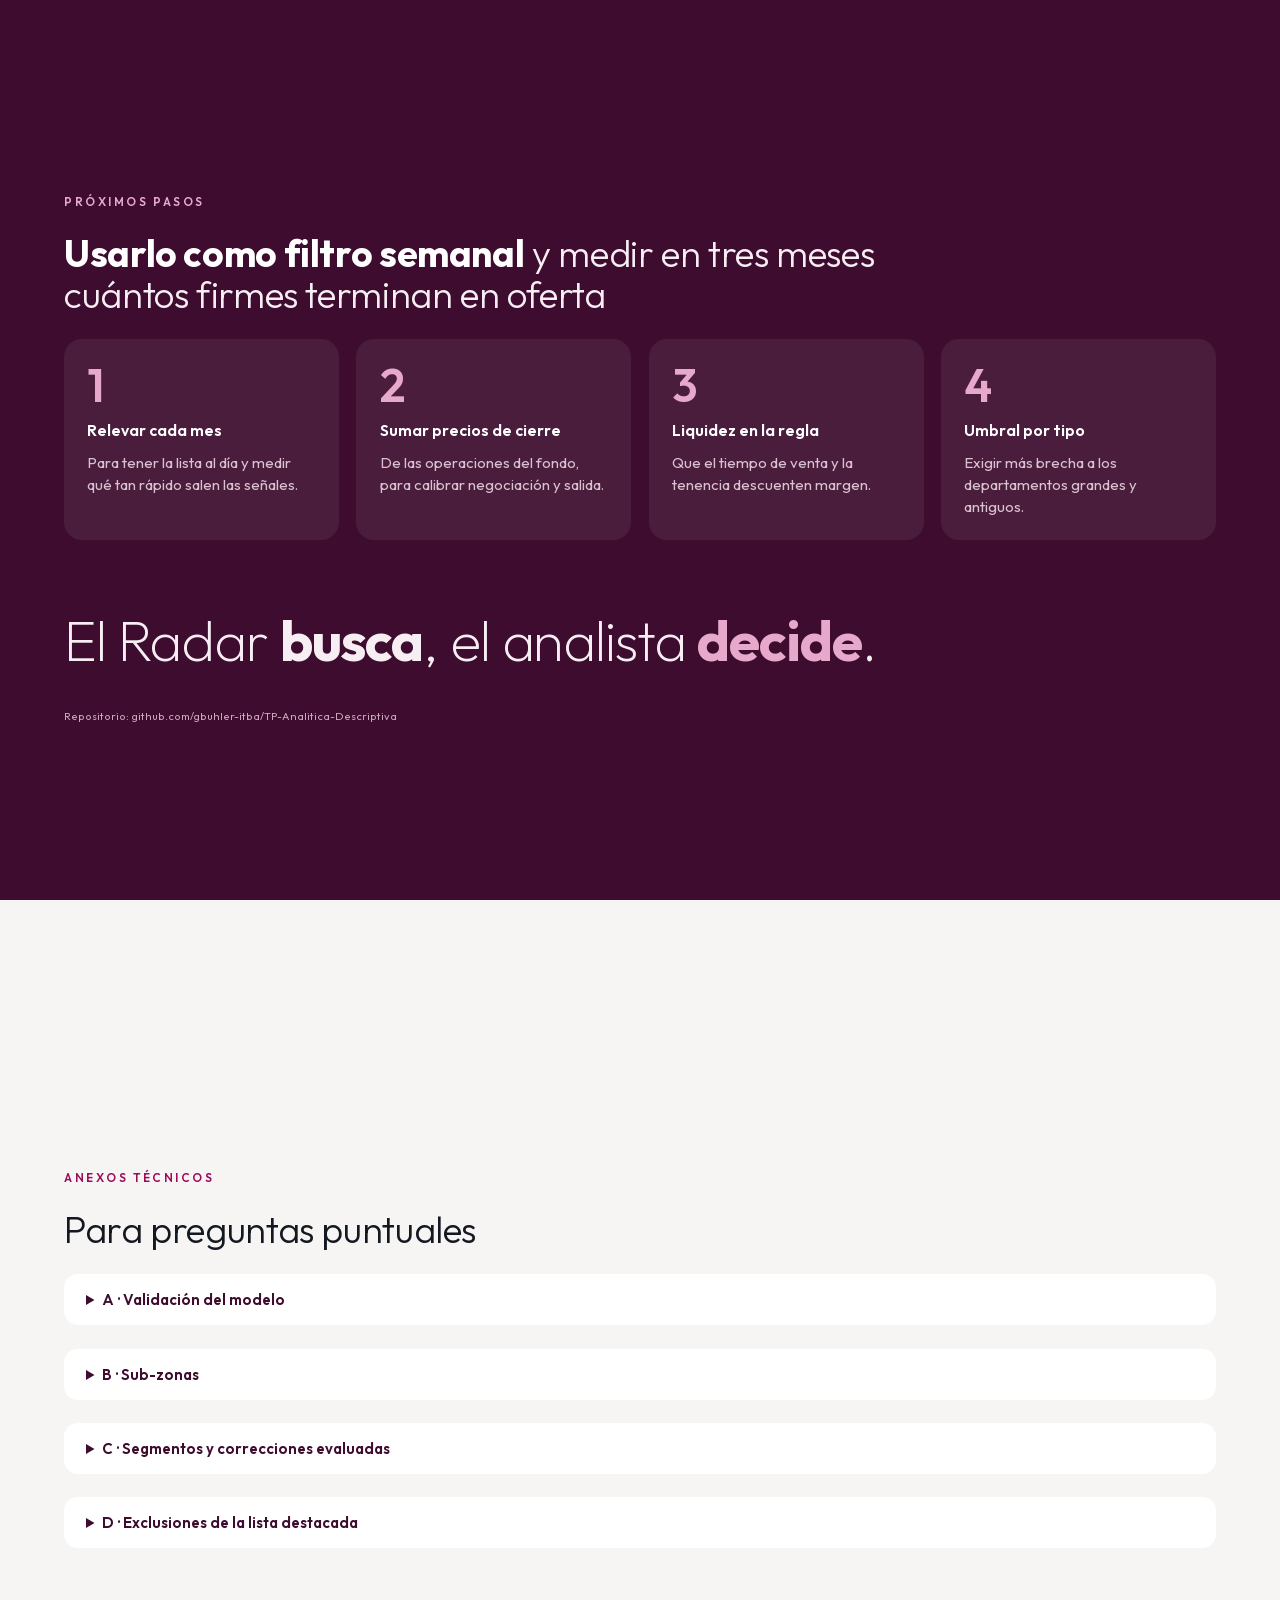
==== commit 9951290f: "Revisión final: pileta, cifras de la presentación y tabla de la PE3" ====
--- a/docs/presentacion/index.html
+++ b/docs/presentacion/index.html
@@ -166,7 +166,7 @@
 <!-- 5 HALLAZGO 1 -->
 <section class="stop" id="h1" data-titulo="Hallazgo 1" data-foco="1375" data-notas="Arrancar con la hipótesis y su veredicto. Primero: si hubiera muchos departamentos regalados, la cola de abajo sería más pesada que la de arriba; son parecidas, así que buena parte de las brechas grandes es error. Pero el gráfico muestra el gradiente: cuanto más barato respecto del esperado, más salen del portal. Pasar el mouse por los puntos. Salir del portal no es venderse. Consecuencia: la lista hay que revisarla rápido. 2 minutos y medio.">
   <p class="kicker rev">Hallazgo 1</p>
-  <p class="rev d1" style="display:flex;gap:10px;align-items:center;flex-wrap:wrap"><span class="pill fuerte">Hipótesis validada en parte</span><span class="muted" style="font-size:.9em">"Un aviso muy por debajo del esperado es una oportunidad"</span></p>
+  <p class="rev d1" style="display:flex;gap:10px;align-items:center;flex-wrap:wrap"><span class="pill fuerte">Hipótesis con apoyo parcial</span><span class="muted" style="font-size:.9em">"Un aviso muy por debajo del esperado es una oportunidad"</span></p>
   <h2 class="rev d1">Un precio bajo no prueba nada por sí solo, pero <b>los más baratos salen más rápido del portal</b>: la mitad de los marcados ya no estaba a los 74 días</h2>
   <div class="grid g32">
     <div class="card rev d2">
@@ -182,16 +182,16 @@
 </section>
 
 <!-- 6 HALLAZGO 2 AMENITIES -->
-<section class="stop" id="h2" data-titulo="Hallazgo 2" data-foco="1375" data-notas="Uno supondría que un departamento con pileta, gimnasio y parrilla al mismo precio que uno sin nada es una ganga. Comparando a simple vista, la pileta parece valer 33% más. Pero esos edificios además son nuevos y están en barrios caros. Comparando departamentos iguales, la pileta suma 4,2%. Tocar el botón. Consecuencia para el fondo: un aviso lleno de amenities no es barato por eso; mirarlo con cuidado. 2 minutos.">
+<section class="stop" id="h2" data-titulo="Hallazgo 2" data-foco="1375" data-notas="Uno supondría que un departamento con pileta, gimnasio y parrilla al mismo precio que uno sin nada es una ganga. Comparando a simple vista, la pileta parece valer 56% más. Pero esos edificios además son nuevos y están en barrios caros. Comparando departamentos iguales, la pileta suma 4,2%. Tocar el botón. Consecuencia para el fondo: un aviso lleno de amenities no es barato por eso; mirarlo con cuidado. 2 minutos.">
   <p class="kicker rev">Hallazgo 2</p>
   <p class="rev d1" style="display:flex;gap:10px;align-items:center;flex-wrap:wrap"><span class="pill">Hipótesis descartada</span><span class="muted" style="font-size:.9em">"Hay departamentos con más amenities al mismo precio"</span></p>
-  <h2 class="rev d1">Se podría suponer que las amenities esconden gangas, pero <b>el mercado ya las paga</b>: a simple vista la pileta parece valer 8 veces más de lo que vale</h2>
+  <h2 class="rev d1">Se podría suponer que las amenities esconden gangas, pero <b>el mercado ya las paga</b>: a simple vista la pileta parece valer más de 13 veces lo que vale</h2>
   <div class="grid g2">
     <div class="card rev d2">
       <div style="display:flex;justify-content:space-between;align-items:center;gap:12px;flex-wrap:wrap"><h3>Cuánto más se publica un departamento con pileta</h3>
         <div class="tabs"><button class="tog on" data-pil="parece">Lo que parece</button><button class="tog" data-pil="paga">Lo que paga</button></div></div>
-      <svg id="pileta" viewBox="0 0 700 300" width="100%" aria-label="Prima de la pileta: 33,5% a simple vista, 4,2% comparando iguales"></svg>
-      <p id="pilTxt" class="muted">Comparación simple: con pileta contra sin pileta. Pero los edificios con pileta además son nuevos y están en barrios caros.</p>
+      <svg id="pileta" viewBox="0 0 700 300" width="100%" aria-label="Prima de la pileta: 56,4% a simple vista, 4,2% comparando iguales"></svg>
+      <p id="pilTxt" class="muted">Comparación simple por unidad: el m² con pileta se publica 56% más caro que sin pileta (medianas). Pero los edificios con pileta además son nuevos y están en barrios caros.</p>
     </div>
     <div class="card rev d3">
       <h3>Lo que suma cada amenity, comparando departamentos iguales (%)</h3>
@@ -217,7 +217,7 @@
       <div class="card rev d4" style="flex:1;justify-content:center"><span class="pill">Qué significa para el fondo</span><p style="font-size:1.1em">La visita y la tasación siguen siendo insustituibles antes de ofertar.</p></div>
     </div>
   </div>
-  <p class="fuente">Regresión con efectos fijos de barrio. Verde: por hectárea a 500 m. Obras: por cada 10 obras nuevas cerca. Solo 2 de 16 variables de entorno resultaron significativas. Fuente: notebooks 04 y 05.</p>
+  <p class="fuente">Regresión con efectos fijos de barrio. Verde: por hectárea a 500 m. Obras: por cada 10 obras nuevas cerca. Solo 2 de 16 variables de transporte y entorno tienen un efecto interpretable (una tercera, el premetro, refleja la zona). Fuente: notebooks 04 y 05.</p>
 </section>
 
 <!-- 8 EMBUDO (scrolly) -->
@@ -258,7 +258,7 @@
       <p class="chico">El Radar los marca con "más error del modelo". Recomendamos exigirles más brecha.</p>
     </div>
   </div>
-  <p class="fuente">Lista destacada: candidatos que marcan el modelo oficial y el gradient boosting. Revisión manual del 16/11/2026. Fuente: dashboard y notebooks 04 y 06.</p>
+  <p class="fuente">Lista destacada: candidatos que marcan el modelo oficial y el gradient boosting. Revisión manual del 17/11/2026. Fuente: dashboard y notebooks 04 y 06.</p>
 </section>
 
 <!-- 11 PRODUCTO -->
@@ -400,18 +400,18 @@
 /* pileta */
 let pilModo='parece';
 function dibPileta(){const s=document.getElementById('pileta');if(!s.dataset.ok){s.dataset.ok=1;
- const X=v=>60+v/40*600;
- [0,10,20,30,40].forEach(v=>{el('line',{x1:X(v),y1:40,x2:X(v),y2:230,stroke:C.linea},s);el('text',{x:X(v),y:258,'text-anchor':'middle','font-size':15,fill:'#A39FA6'},s).textContent='+'+v+'%';});
+ const X=v=>60+v/60*600;
+ [0,20,40,60].forEach(v=>{el('line',{x1:X(v),y1:40,x2:X(v),y2:230,stroke:C.linea},s);el('text',{x:X(v),y:258,'text-anchor':'middle','font-size':15,fill:'#A39FA6'},s).textContent='+'+v+'%';});
  el('rect',{id:'pilBar',x:X(0),y:95,width:0,height:70,rx:12,fill:C.magenta},s);
- el('line',{id:'pilFant',x1:X(33.5),y1:80,x2:X(33.5),y2:180,stroke:C.claro,'stroke-width':3,'stroke-dasharray':'6 6',opacity:0},s);
- el('text',{id:'pilFantT',x:X(33.5),y:68,'text-anchor':'middle','font-size':15,fill:C.gris,opacity:0},s).textContent='lo que parecía';
+ el('line',{id:'pilFant',x1:X(56.4),y1:80,x2:X(56.4),y2:180,stroke:C.claro,'stroke-width':3,'stroke-dasharray':'6 6',opacity:0},s);
+ el('text',{id:'pilFantT',x:X(56.4),y:68,'text-anchor':'middle','font-size':15,fill:C.gris,opacity:0},s).textContent='lo que parecía';
  el('text',{id:'pilNum',x:X(0)+16,y:142,'font-size':34,'font-weight':600,fill:'#fff'},s).textContent='';}
- const X=v=>60+v/40*600;const bar=s.querySelector('#pilBar'),num=s.querySelector('#pilNum');
- const desde=+(bar.dataset.v||0),hasta=pilModo==='parece'?33.5:4.2;bar.dataset.v=hasta;
+ const X=v=>60+v/60*600;const bar=s.querySelector('#pilBar'),num=s.querySelector('#pilNum');
+ const desde=+(bar.dataset.v||0),hasta=pilModo==='parece'?56.4:4.2;bar.dataset.v=hasta;
  anim(1000,k=>{const v=desde+(hasta-desde)*k;bar.setAttribute('width',X(v)-X(0));num.textContent='+'+fmt(v,1)+'%';
   if(v<12){num.setAttribute('x',X(v)+14);num.setAttribute('fill',C.magenta);}else{num.setAttribute('x',X(0)+16);num.setAttribute('fill','#fff');}});
  s.querySelector('#pilFant').setAttribute('opacity',pilModo==='paga'?1:0);s.querySelector('#pilFantT').setAttribute('opacity',pilModo==='paga'?1:0);
- document.getElementById('pilTxt').innerHTML=pilModo==='parece'?'Comparación simple: con pileta contra sin pileta. Pero los edificios con pileta además son nuevos y están en barrios caros.':'Comparando departamentos iguales en la misma zona, la pileta suma <b style="color:#3D0C2E">4,2%</b>: el resto lo explican la antigüedad y la ubicación.';}
+ document.getElementById('pilTxt').innerHTML=pilModo==='parece'?'Comparación simple por unidad: el m² con pileta se publica 56% más caro que sin pileta (medianas). Pero los edificios con pileta además son nuevos y están en barrios caros.':'Comparando departamentos iguales en la misma zona, la pileta suma <b style="color:#3D0C2E">4,2%</b>: el resto lo explican la antigüedad y la ubicación.';}
 document.querySelectorAll('[data-pil]').forEach(b=>b.onclick=()=>{document.querySelectorAll('[data-pil]').forEach(x=>x.classList.toggle('on',x===b));pilModo=b.dataset.pil;dibPileta();});
 function dibPrimas(){const c=document.getElementById('primas');c.innerHTML='';
  [['Gimnasio',6.4],['Dormitorio en suite',6.1],['Pileta',4.2],['Balcón',3.7],['Parrilla',3.6],['SUM',2.6],['Terraza',2.2],['Aire acondicionado',1.9]].forEach(([n,v],i)=>{
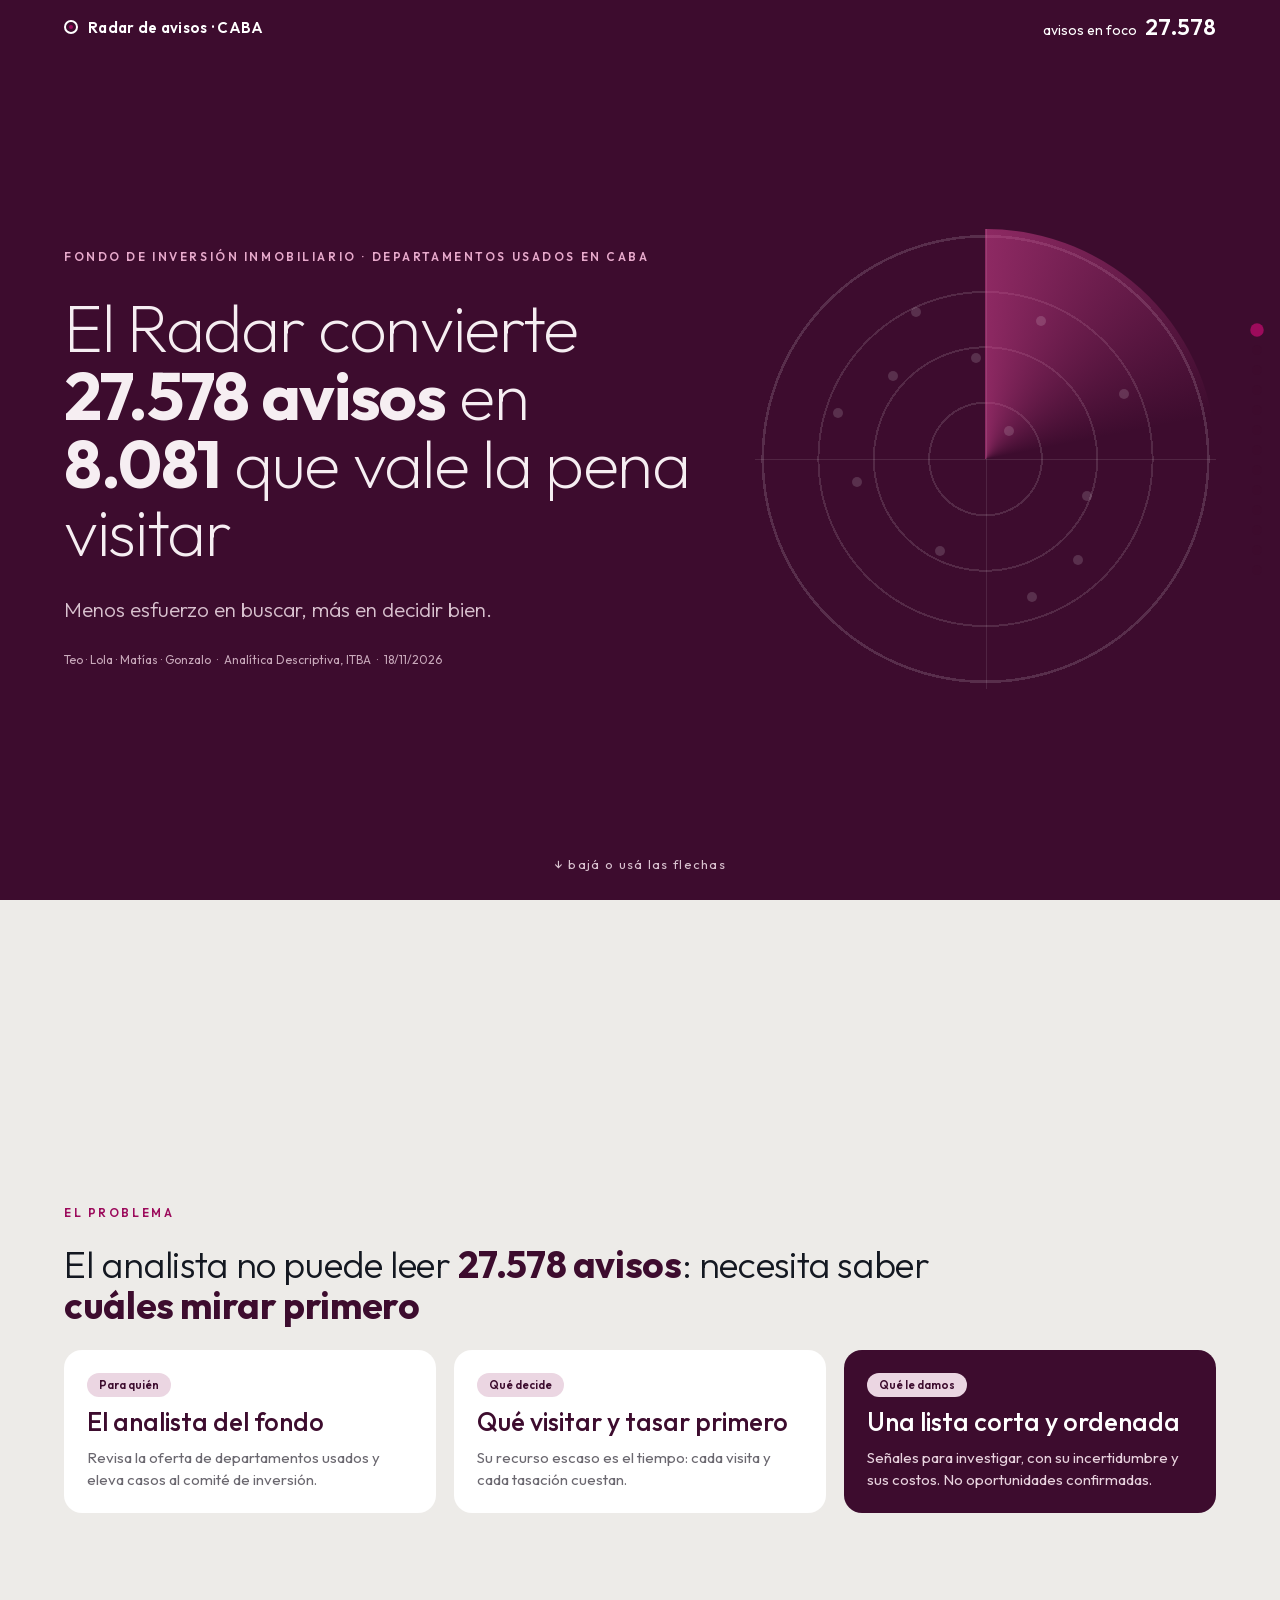
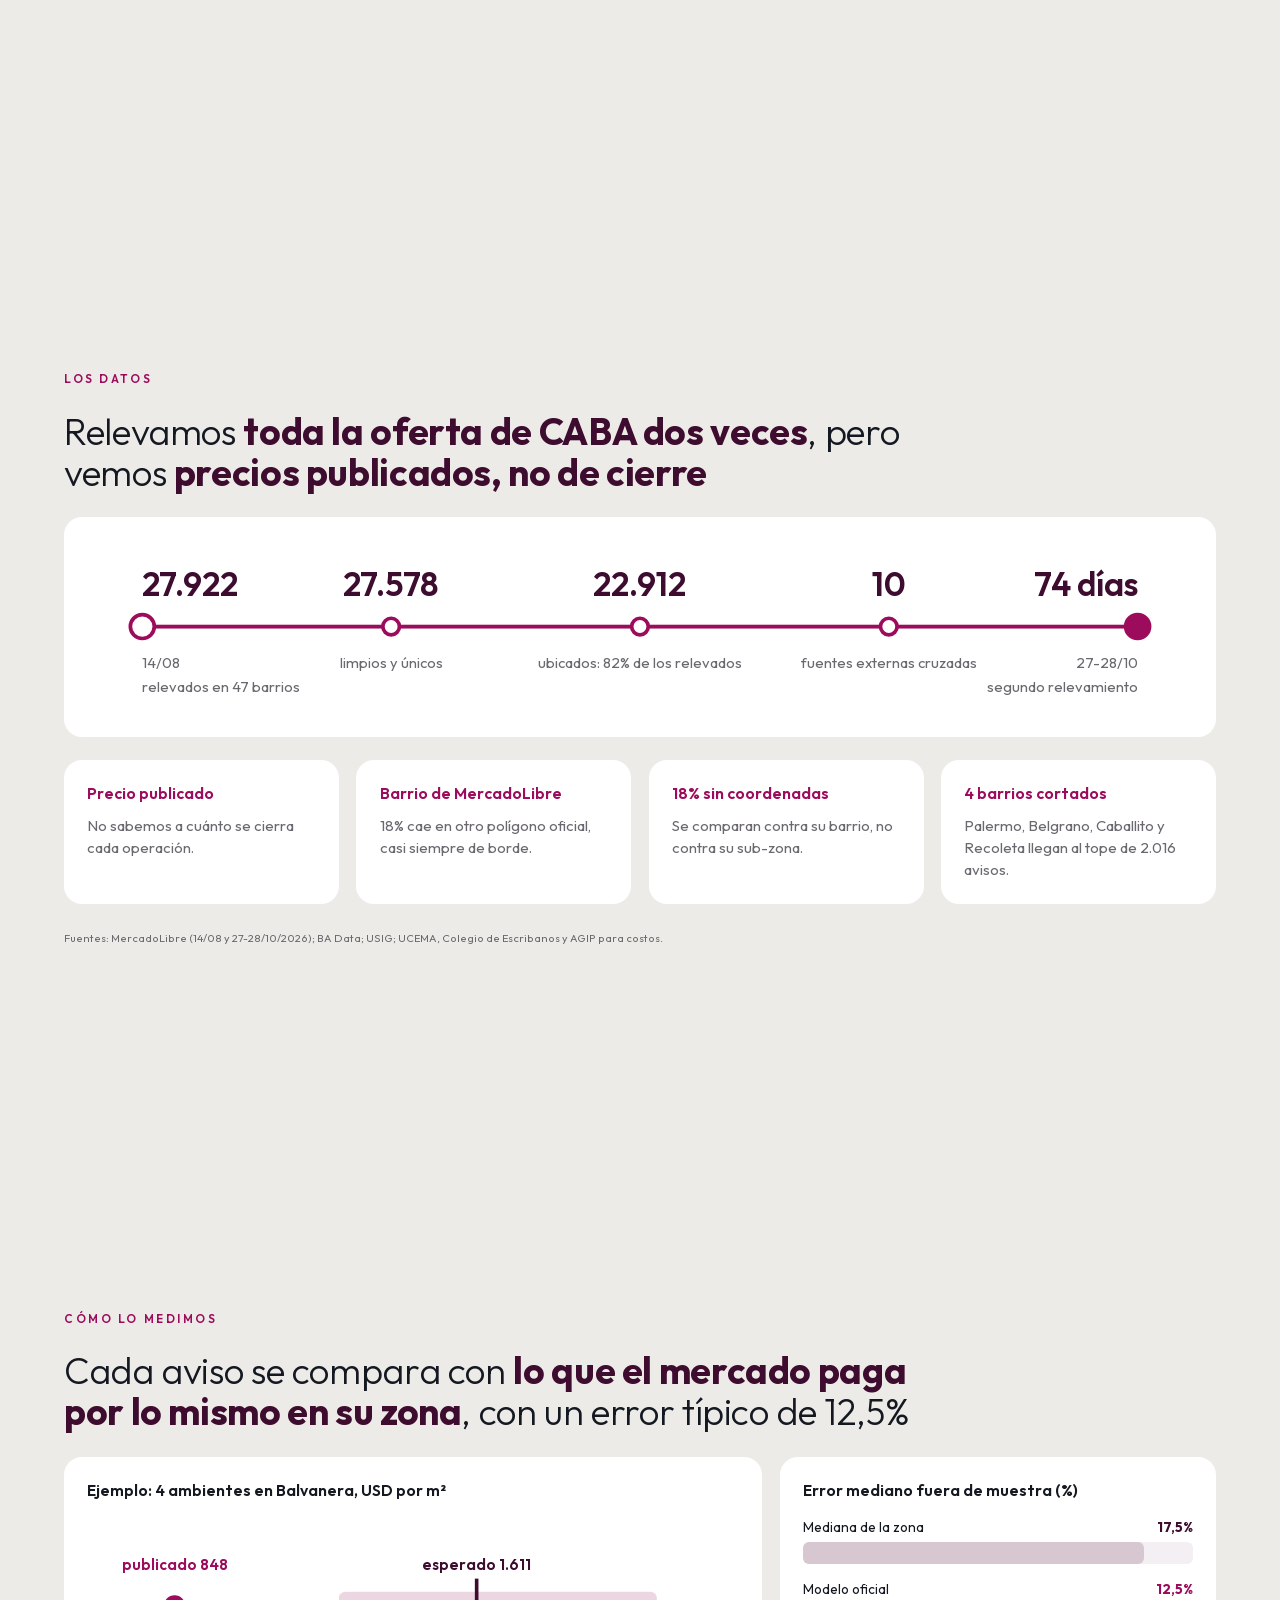
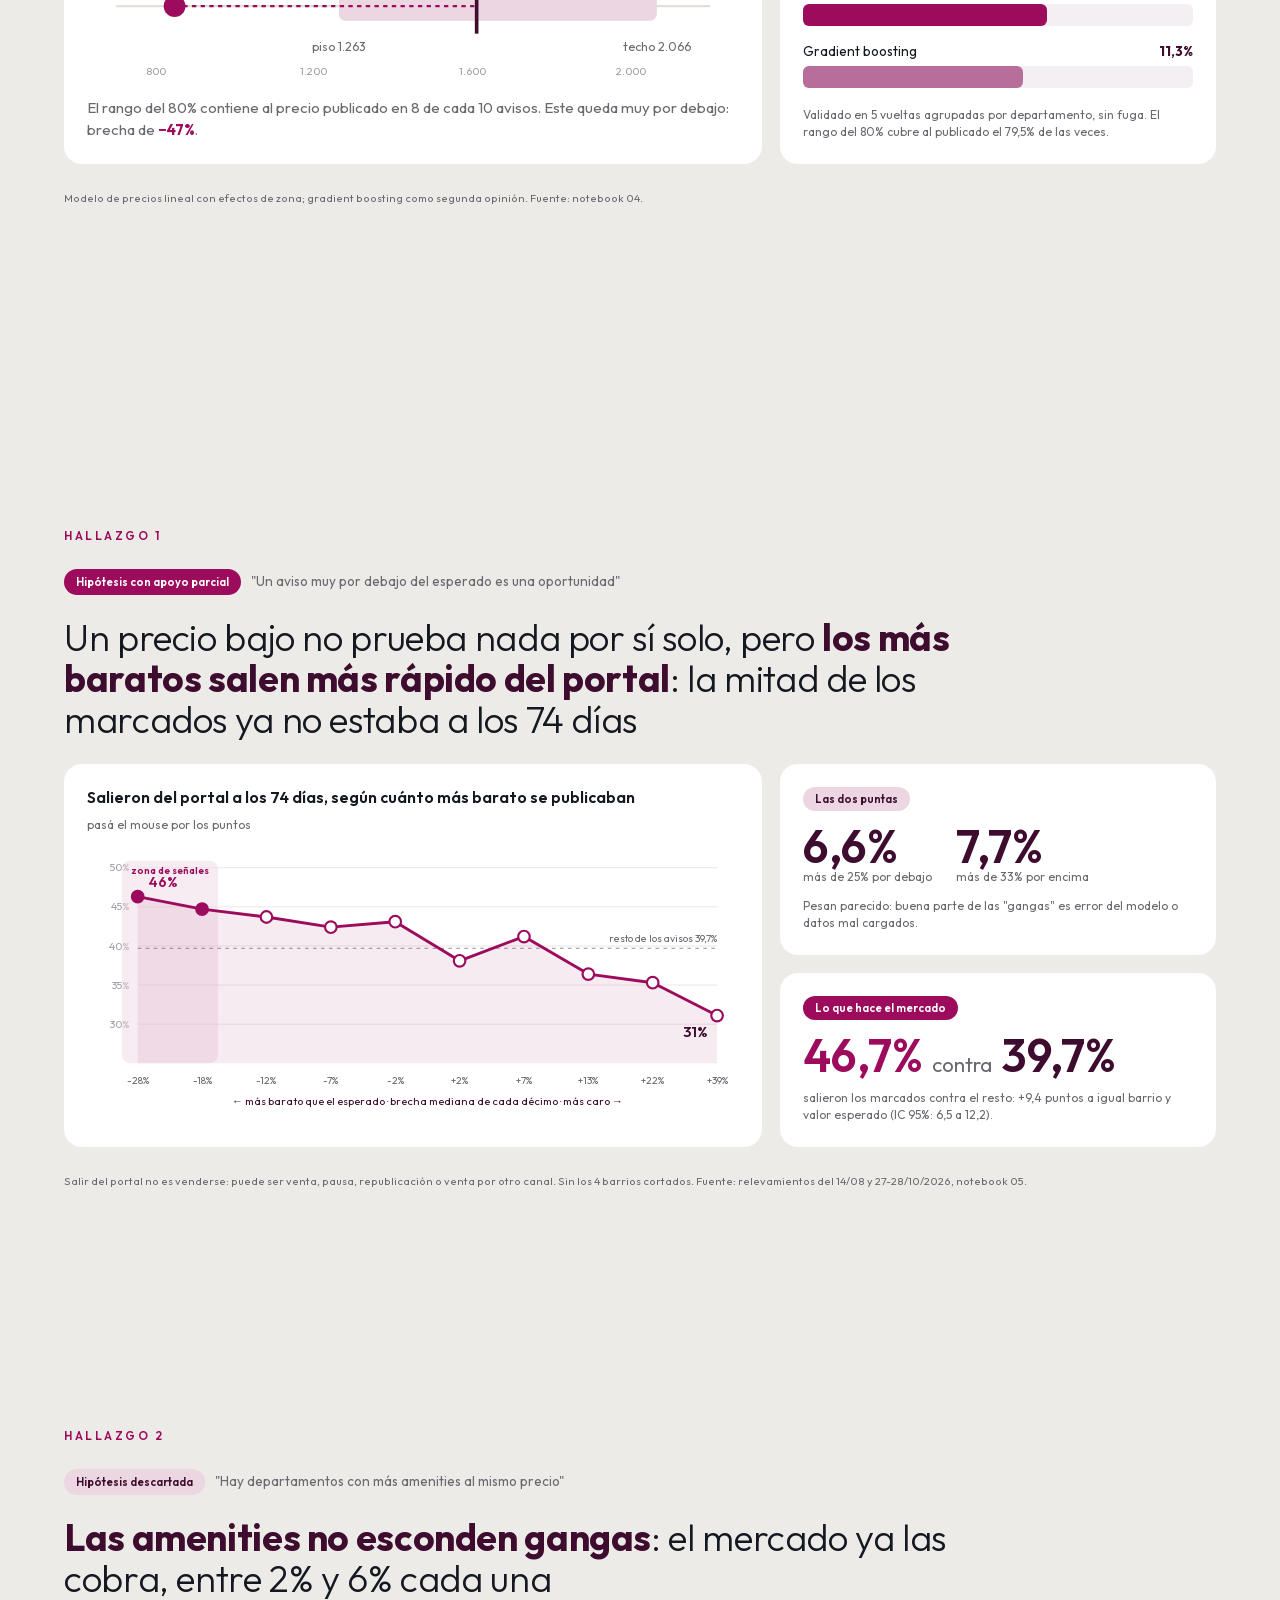
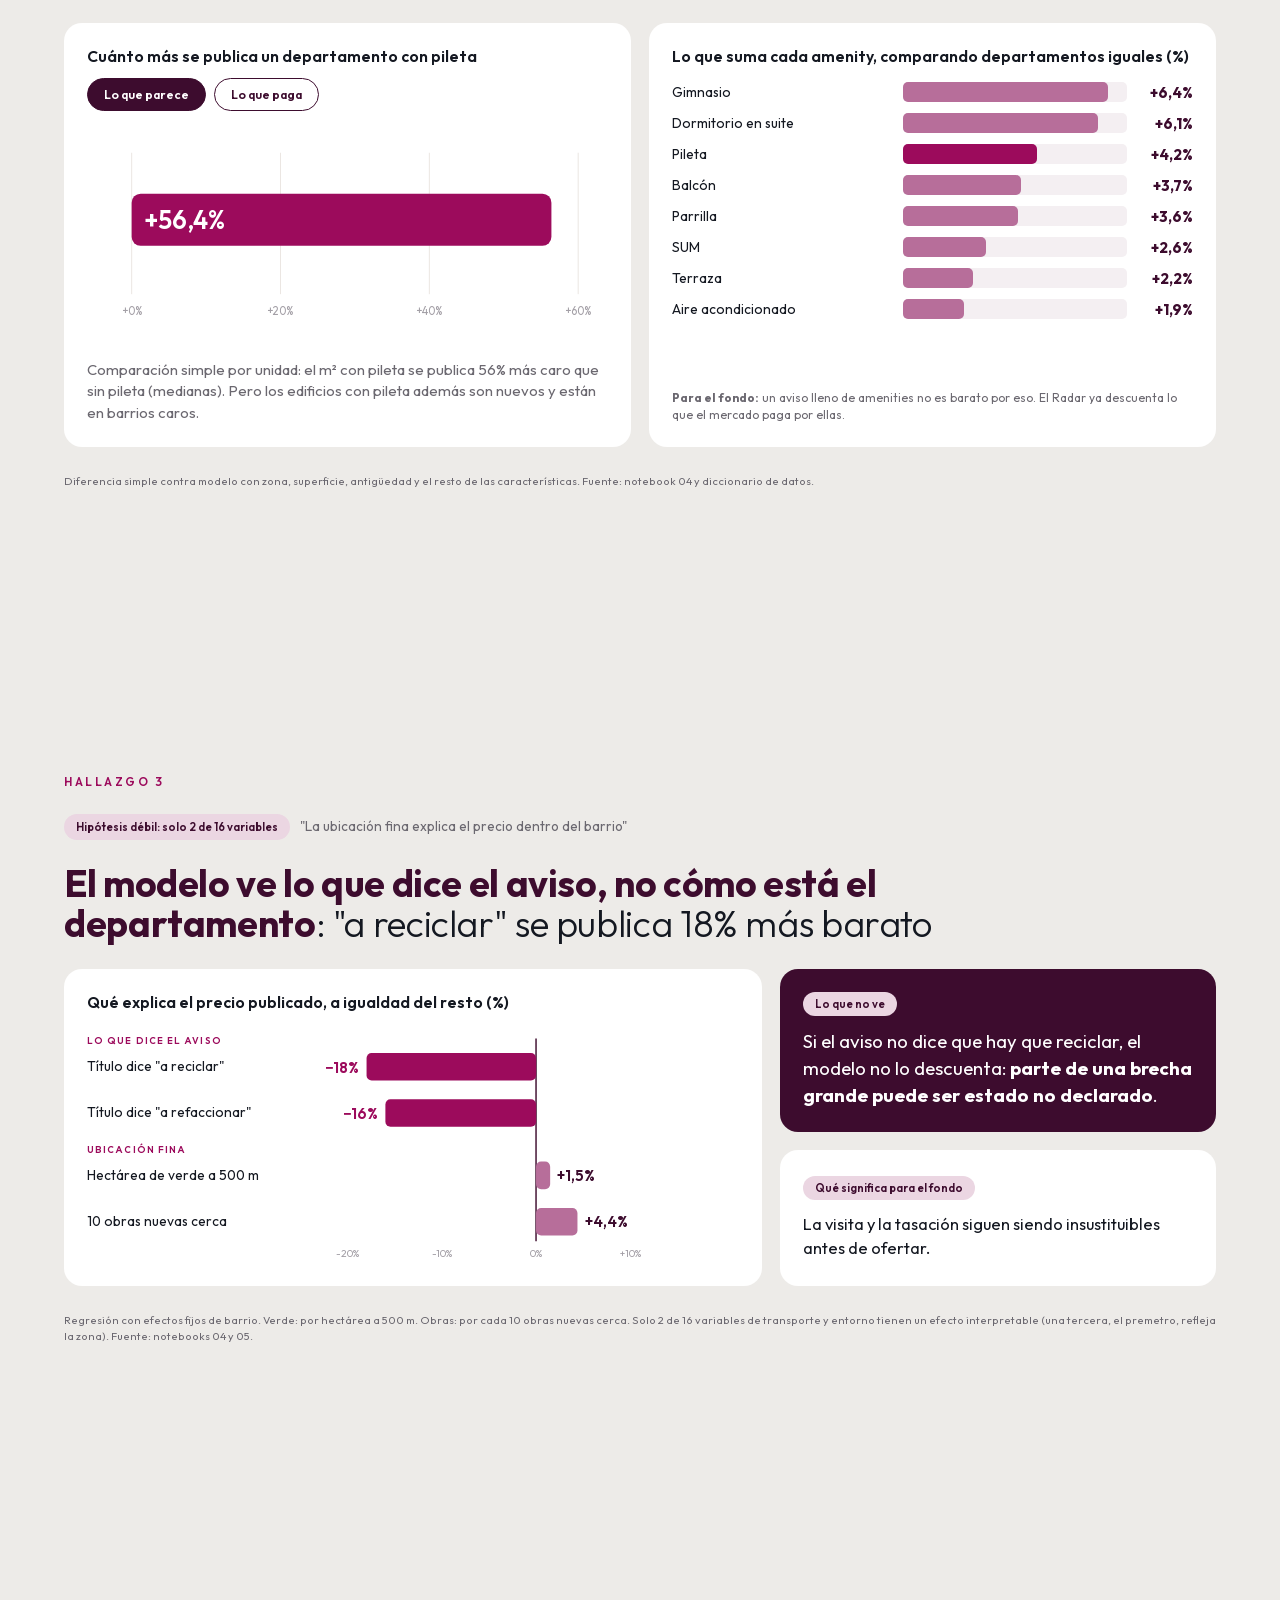
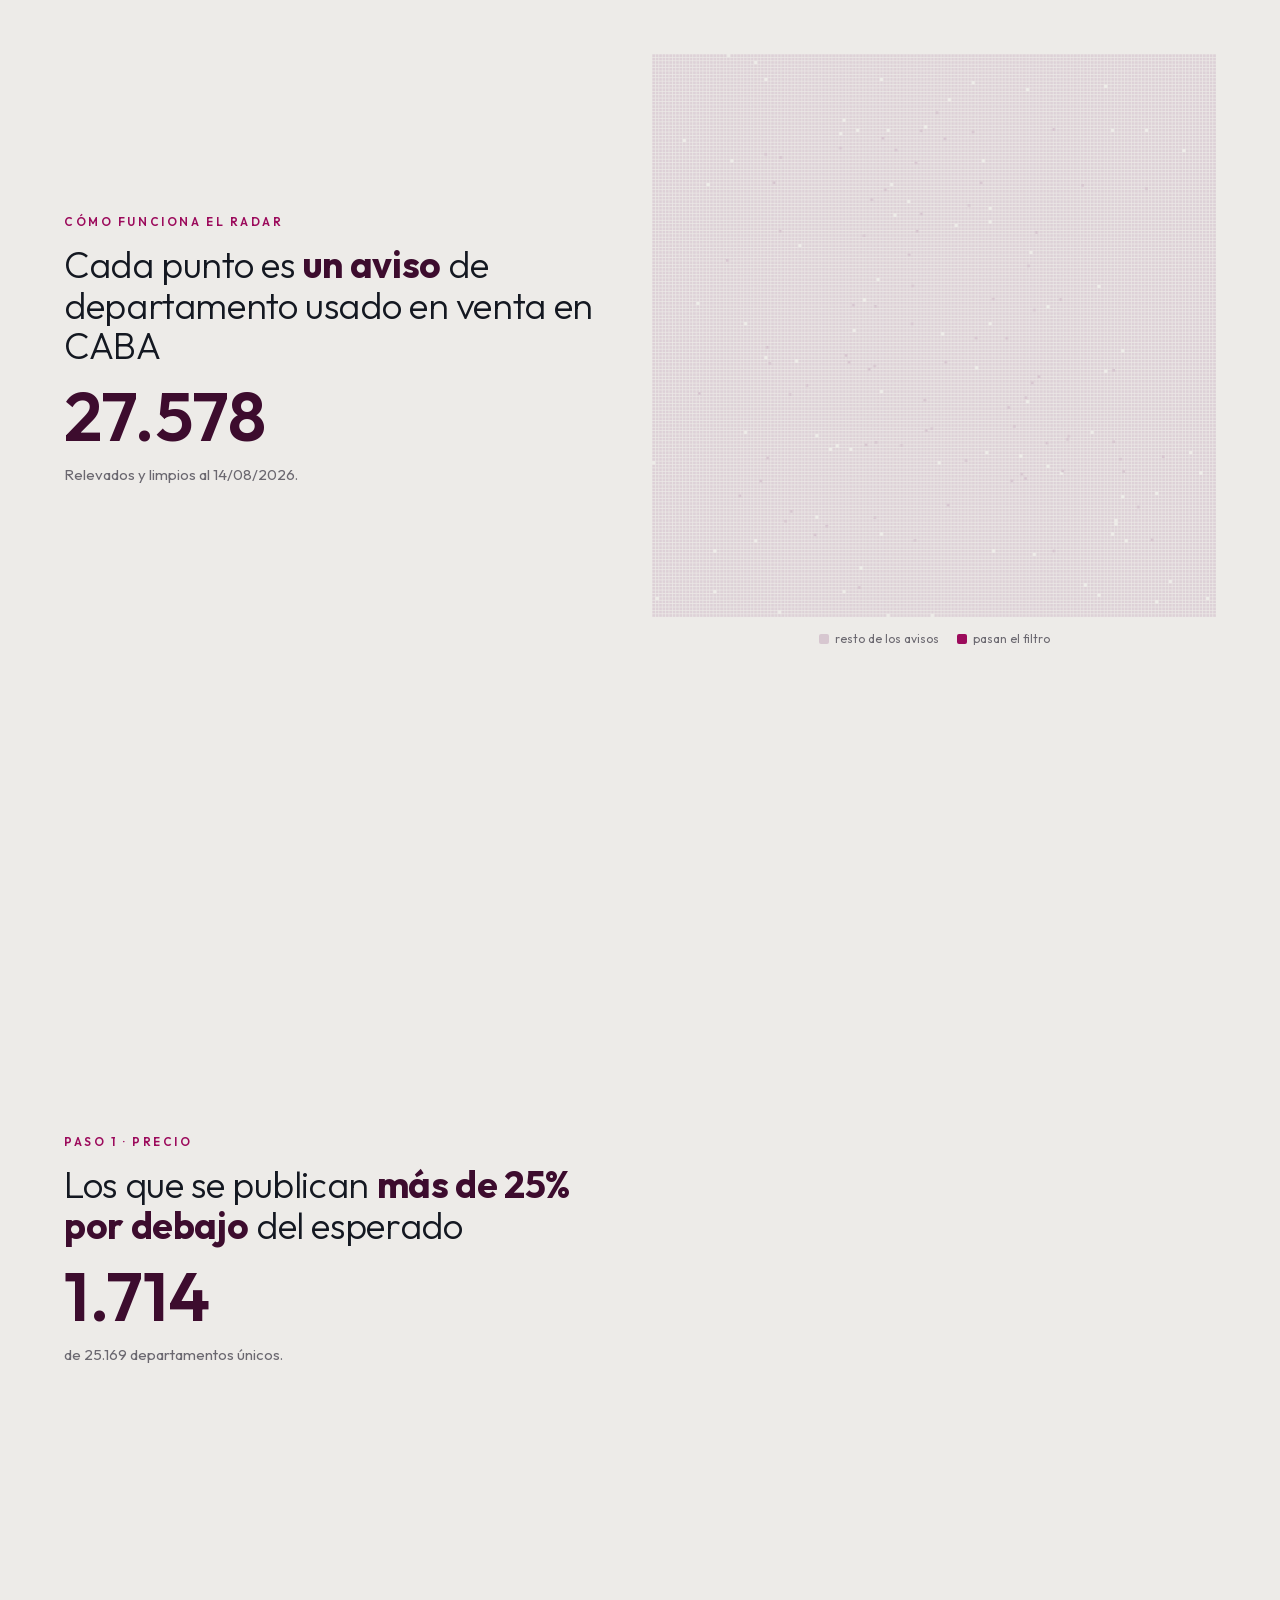
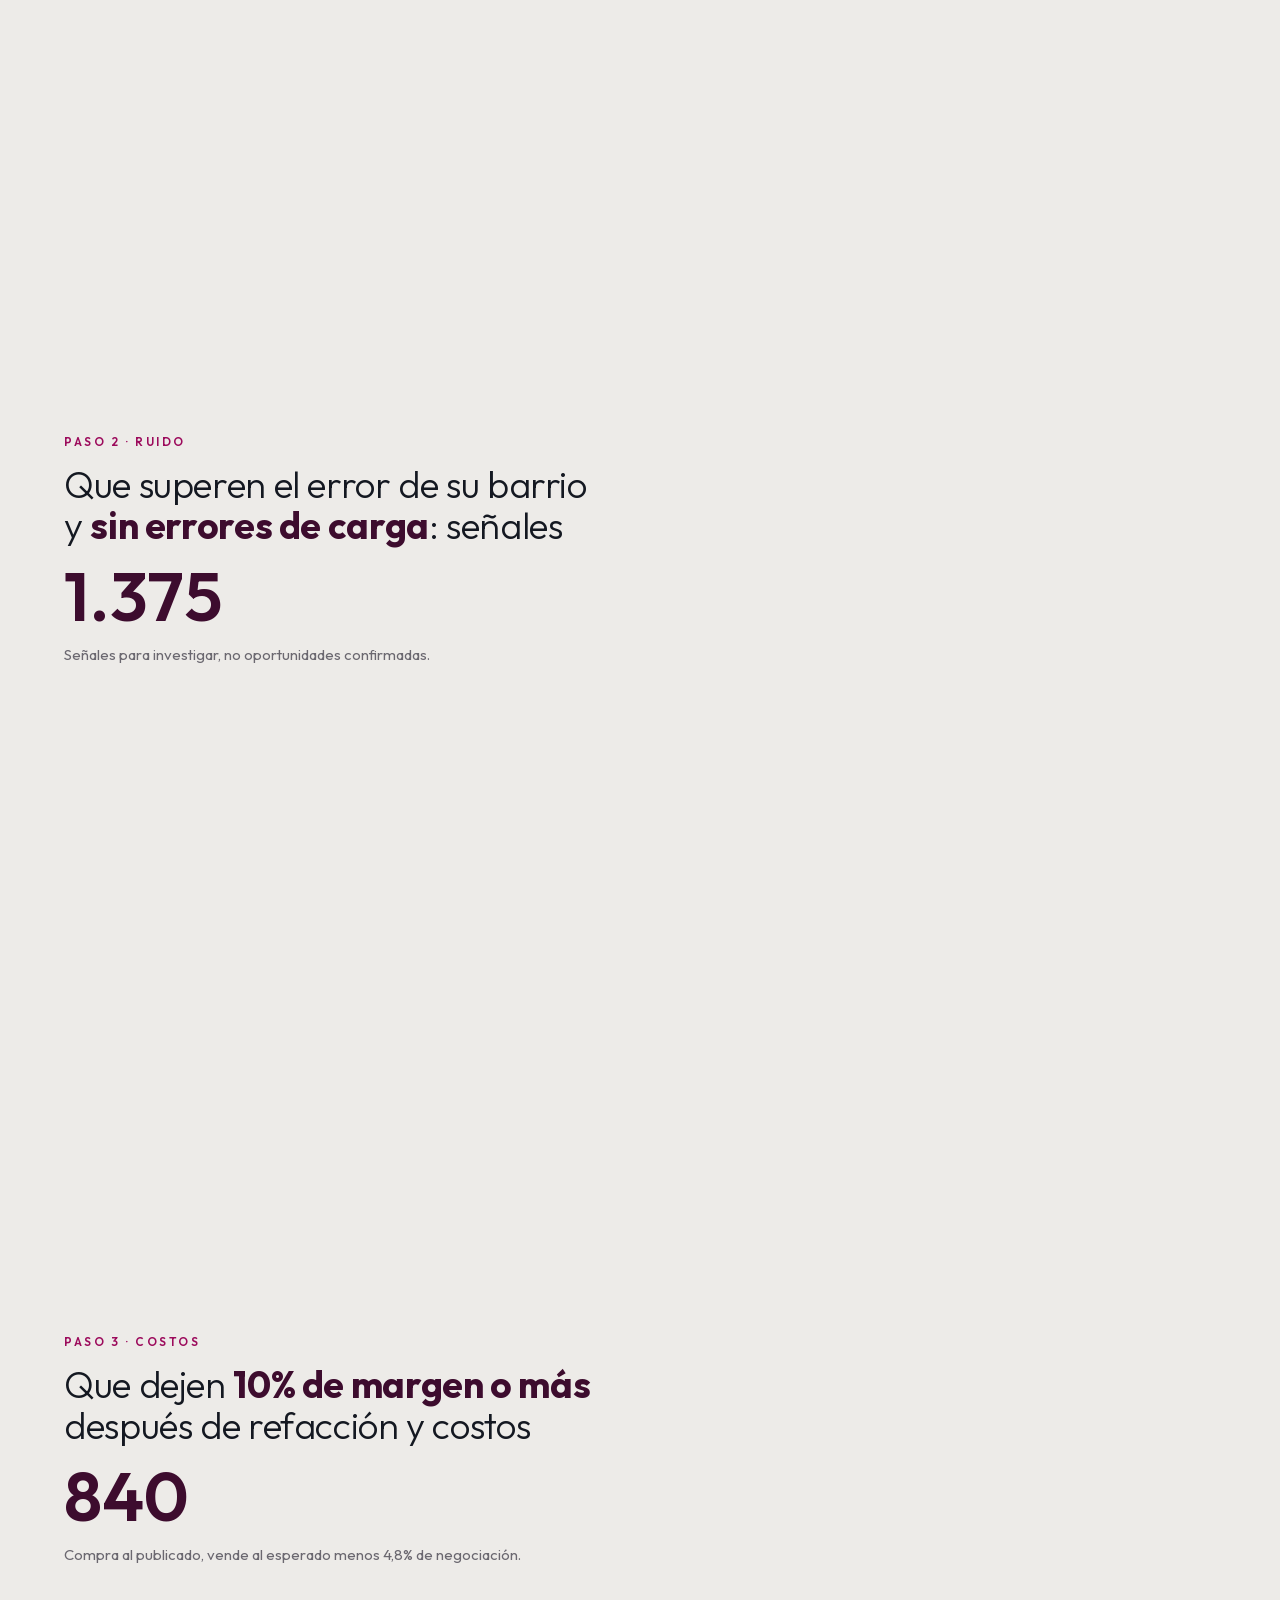
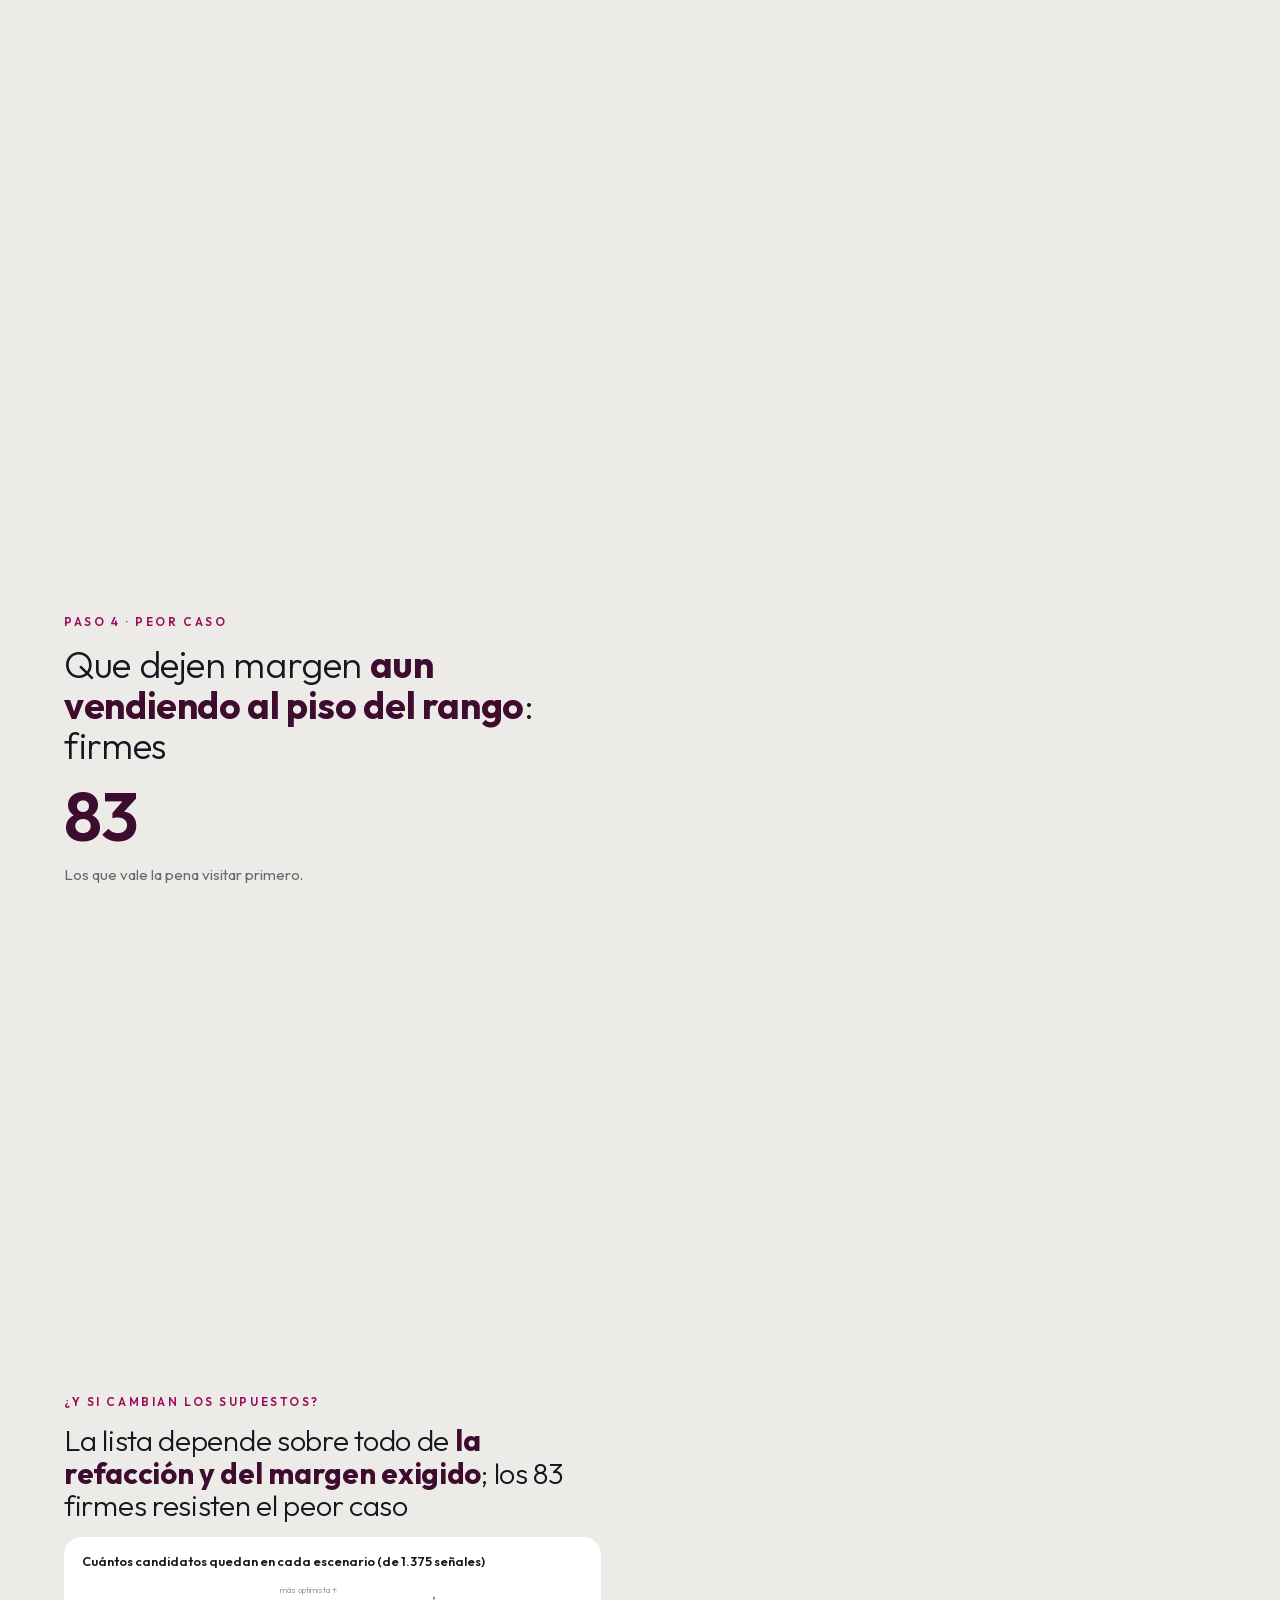
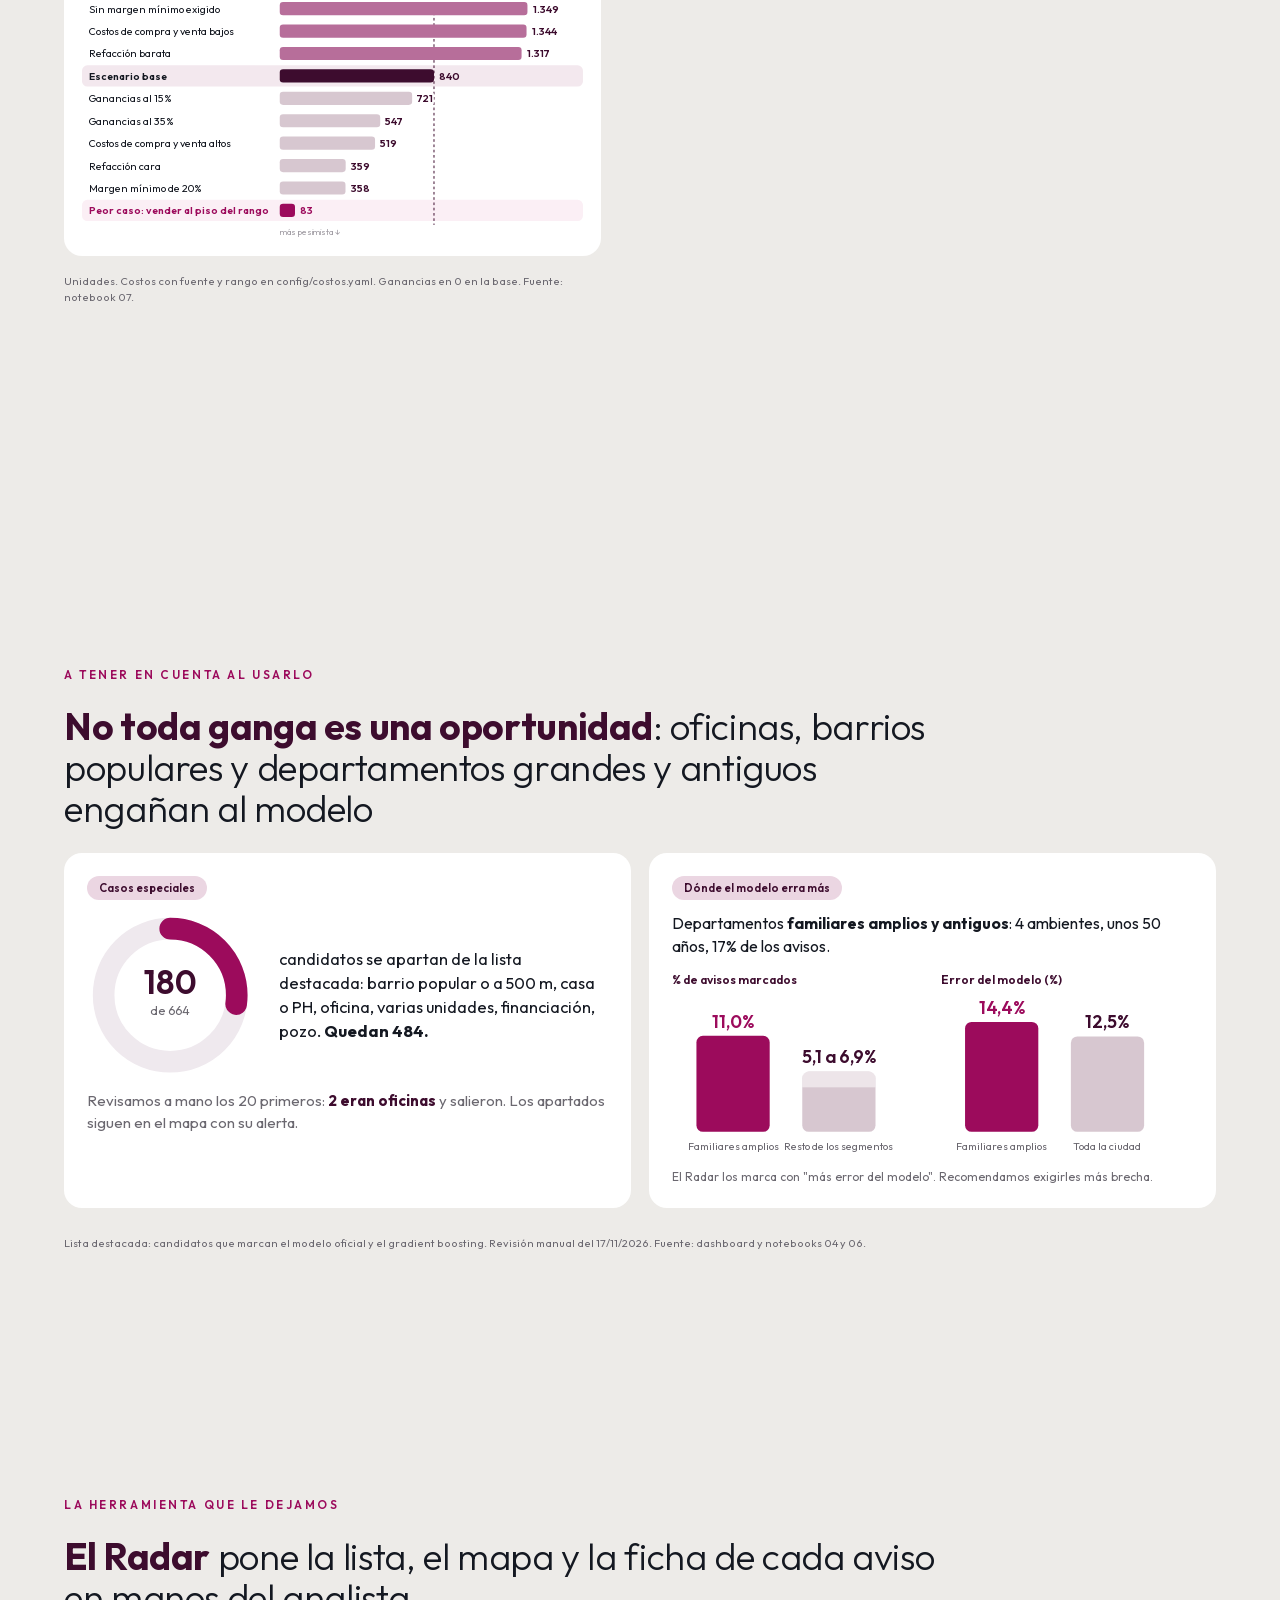
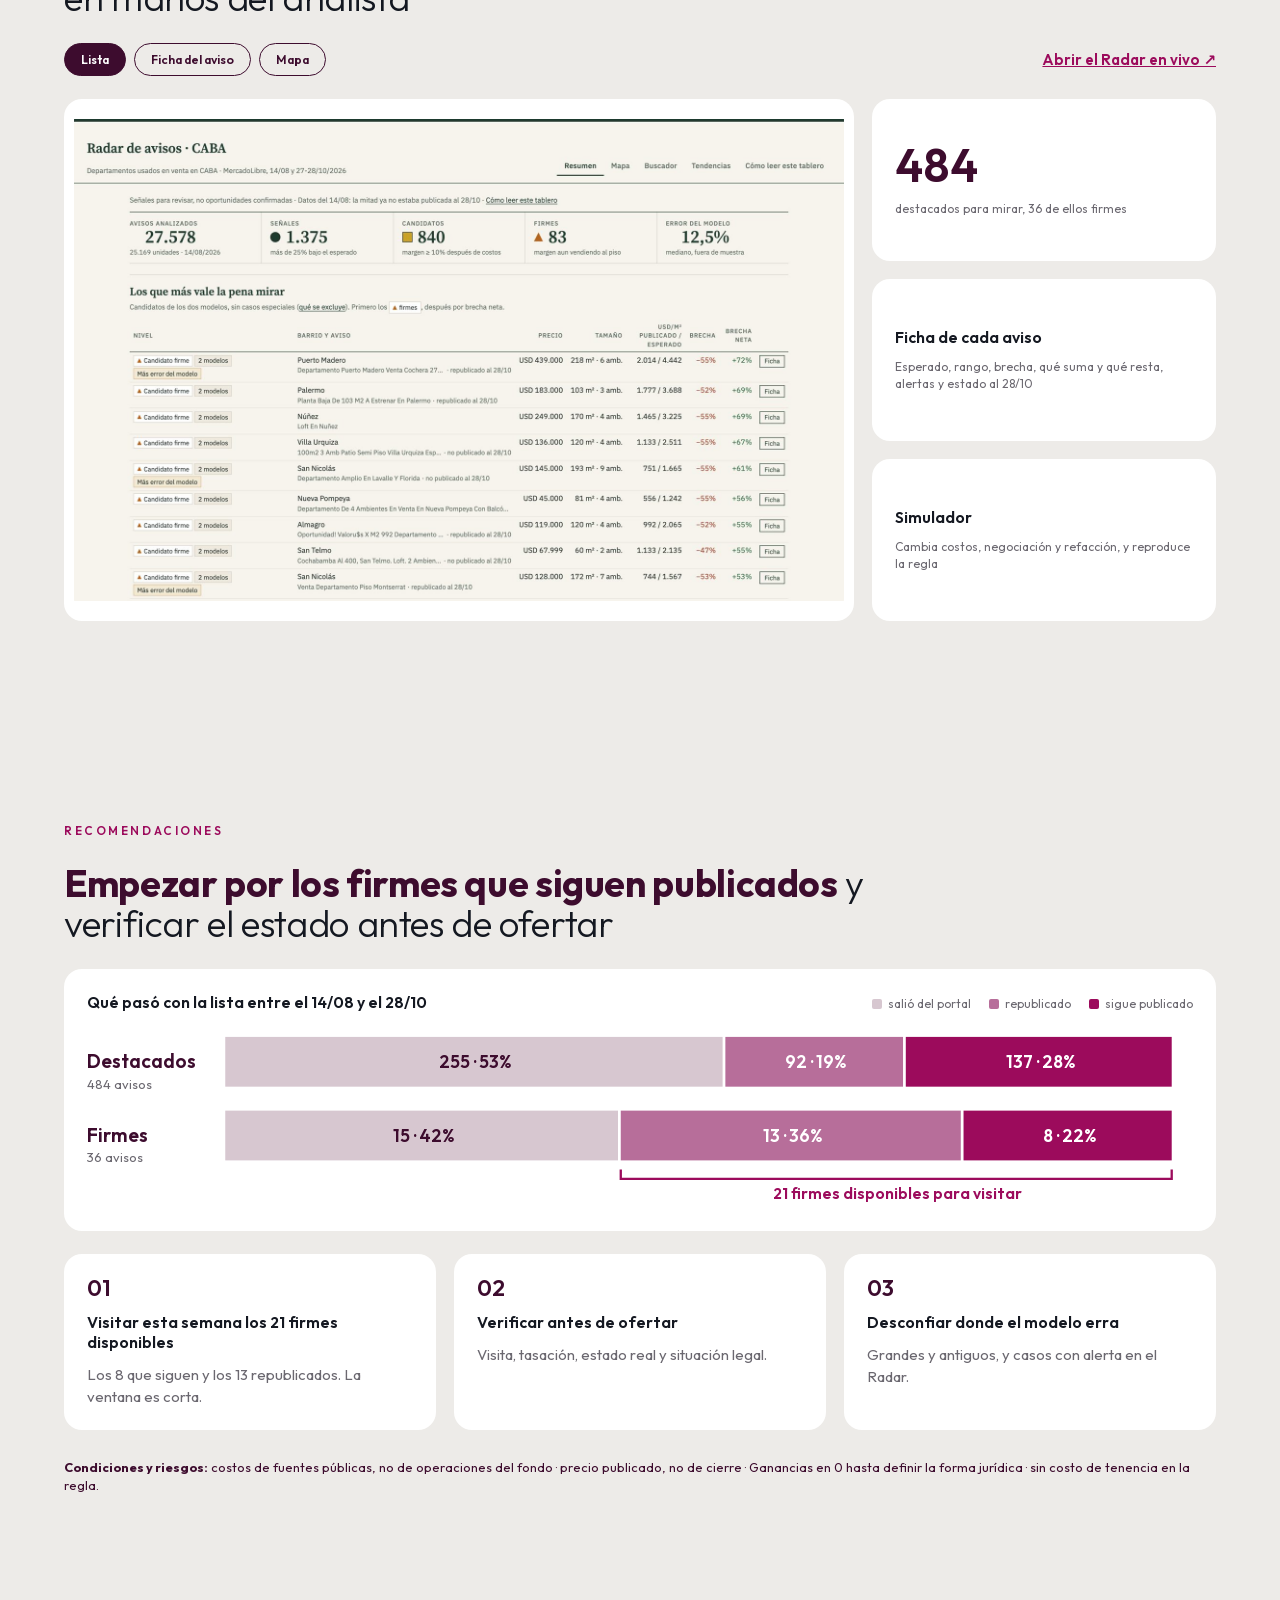
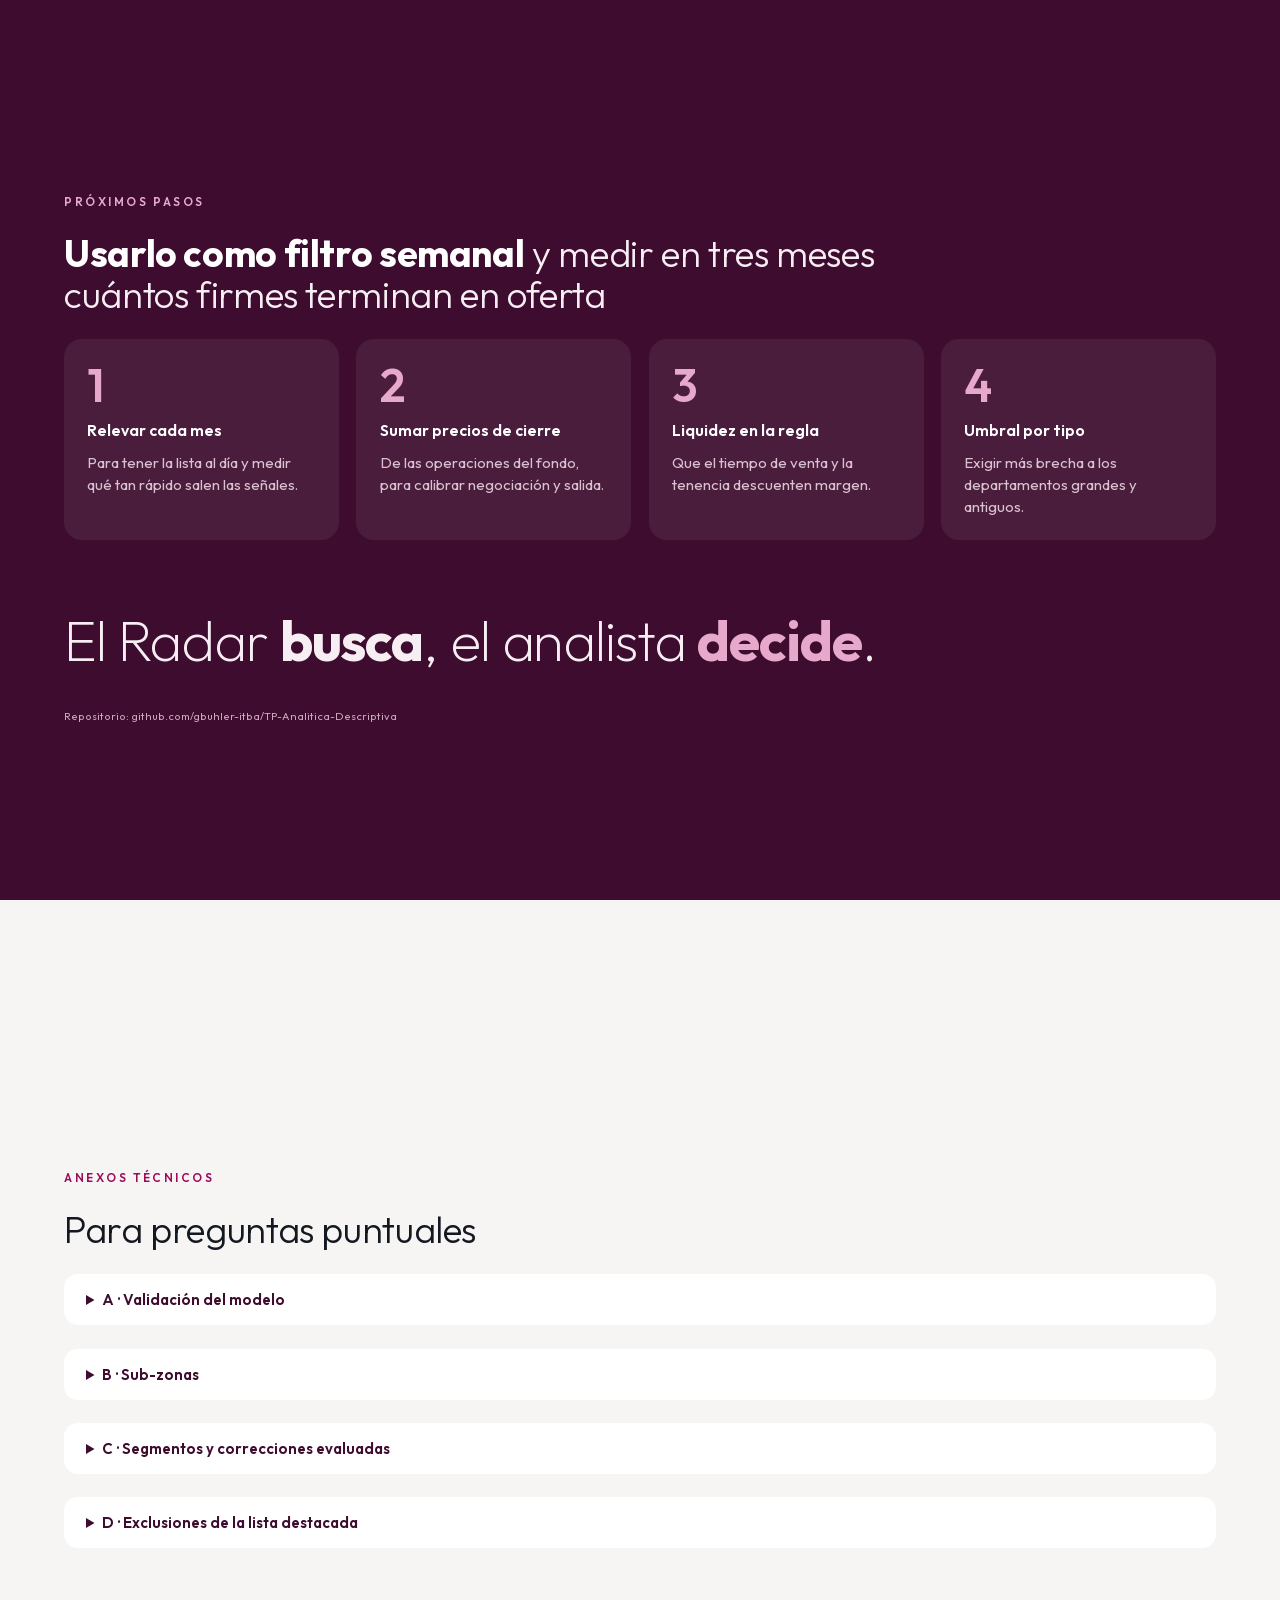
==== commit 5c8bd503: "Presentación: título del hallazgo 2" ====
--- a/docs/presentacion/index.html
+++ b/docs/presentacion/index.html
@@ -182,10 +182,10 @@
 </section>
 
 <!-- 6 HALLAZGO 2 AMENITIES -->
-<section class="stop" id="h2" data-titulo="Hallazgo 2" data-foco="1375" data-notas="Uno supondría que un departamento con pileta, gimnasio y parrilla al mismo precio que uno sin nada es una ganga. Comparando a simple vista, la pileta parece valer 56% más. Pero esos edificios además son nuevos y están en barrios caros. Comparando departamentos iguales, la pileta suma 4,2%. Tocar el botón. Consecuencia para el fondo: un aviso lleno de amenities no es barato por eso; mirarlo con cuidado. 2 minutos.">
+<section class="stop" id="h2" data-titulo="Hallazgo 2" data-foco="1375" data-notas="La hipótesis era que hay departamentos con más amenities al mismo precio. Si fuera cierta, comparando departamentos iguales las amenities no sumarían nada al precio. La pileta muestra por qué hay que comparar bien: a simple vista un departamento con pileta se publica 56% más caro, pero esos edificios además son nuevos y están en barrios caros; comparando departamentos iguales en la misma zona, la pileta suma 4,2%. Tocar el botón. Comparando bien, todas las amenities suman entre 2% y 6% cada una: el mercado ya las cobra, y por eso la hipótesis se descarta. Ojo, es un promedio: puede haber departamentos baratos con amenities, pero no son baratos por eso. 2 minutos.">
   <p class="kicker rev">Hallazgo 2</p>
   <p class="rev d1" style="display:flex;gap:10px;align-items:center;flex-wrap:wrap"><span class="pill">Hipótesis descartada</span><span class="muted" style="font-size:.9em">"Hay departamentos con más amenities al mismo precio"</span></p>
-  <h2 class="rev d1">Se podría suponer que las amenities esconden gangas, pero <b>el mercado ya las paga</b>: a simple vista la pileta parece valer más de 13 veces lo que vale</h2>
+  <h2 class="rev d1"><b>Las amenities no esconden gangas</b>: el mercado ya las cobra, entre 2% y 6% cada una</h2>
   <div class="grid g2">
     <div class="card rev d2">
       <div style="display:flex;justify-content:space-between;align-items:center;gap:12px;flex-wrap:wrap"><h3>Cuánto más se publica un departamento con pileta</h3>
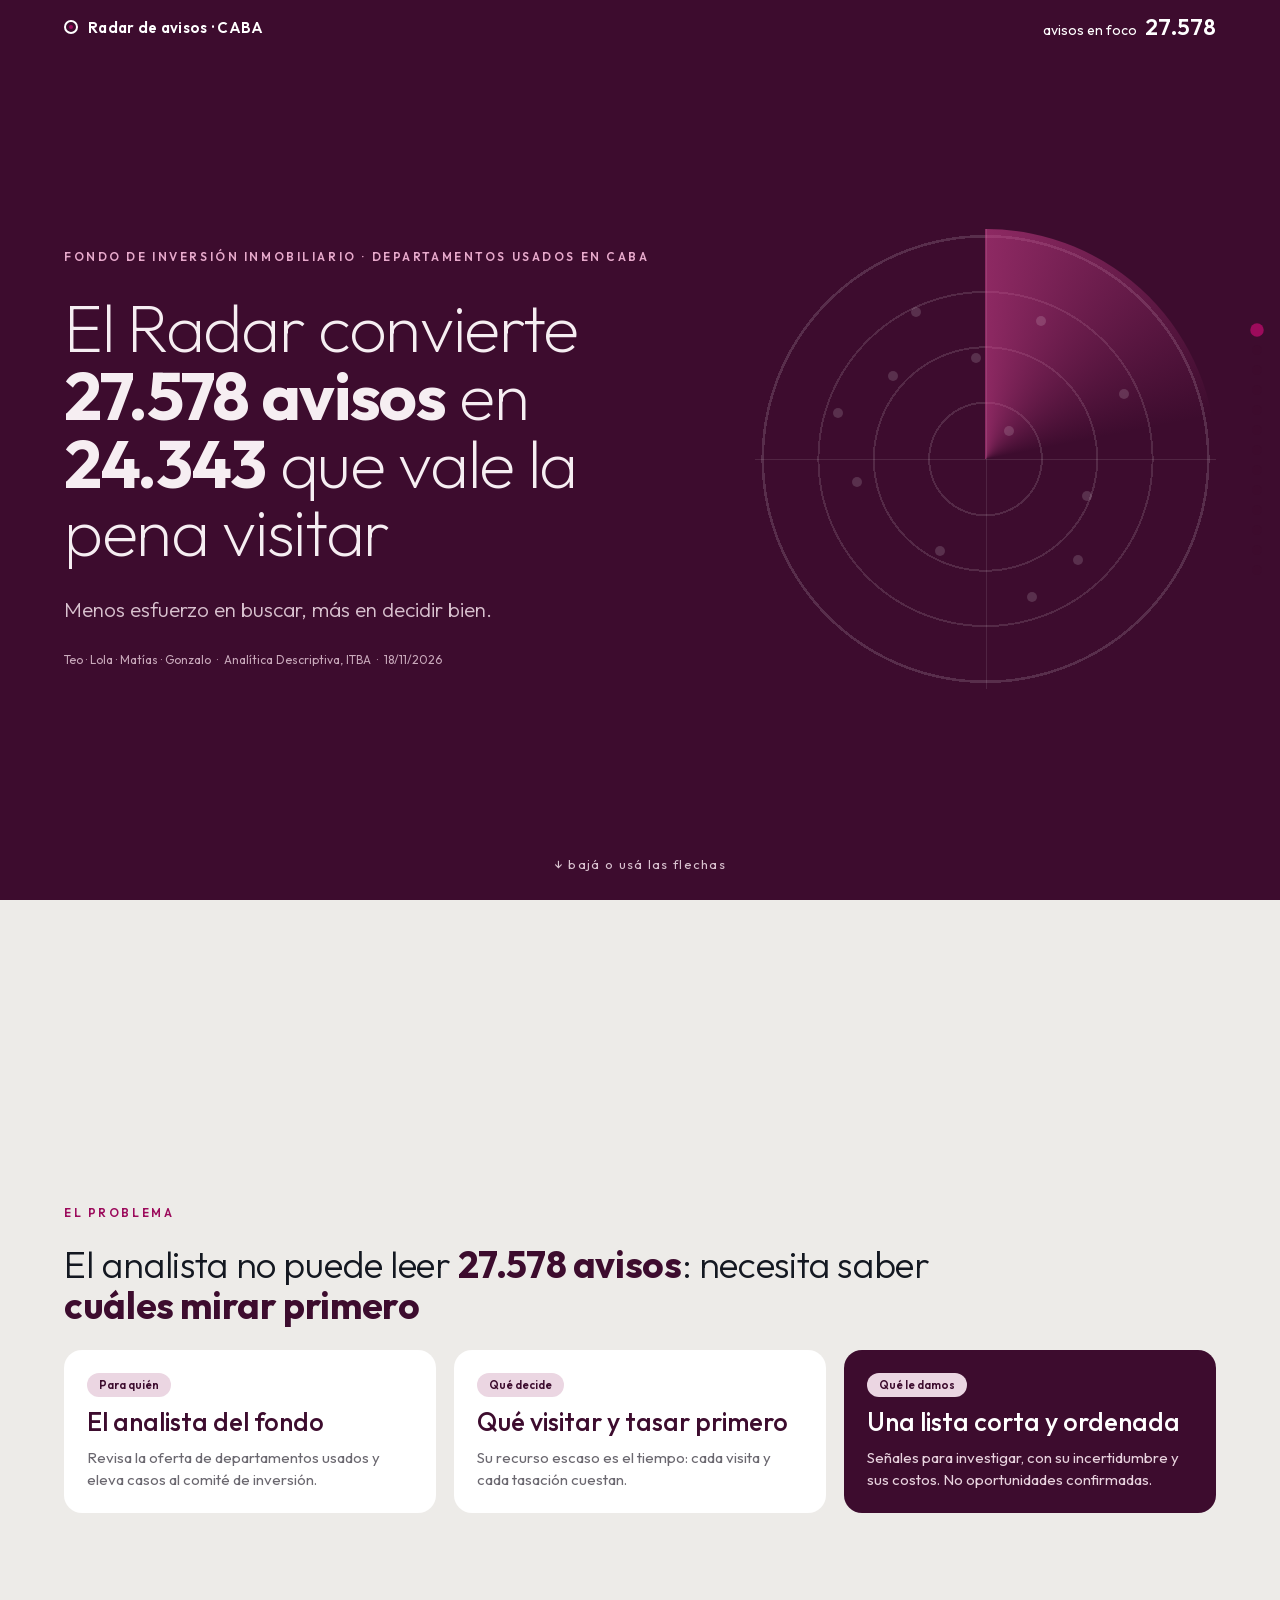
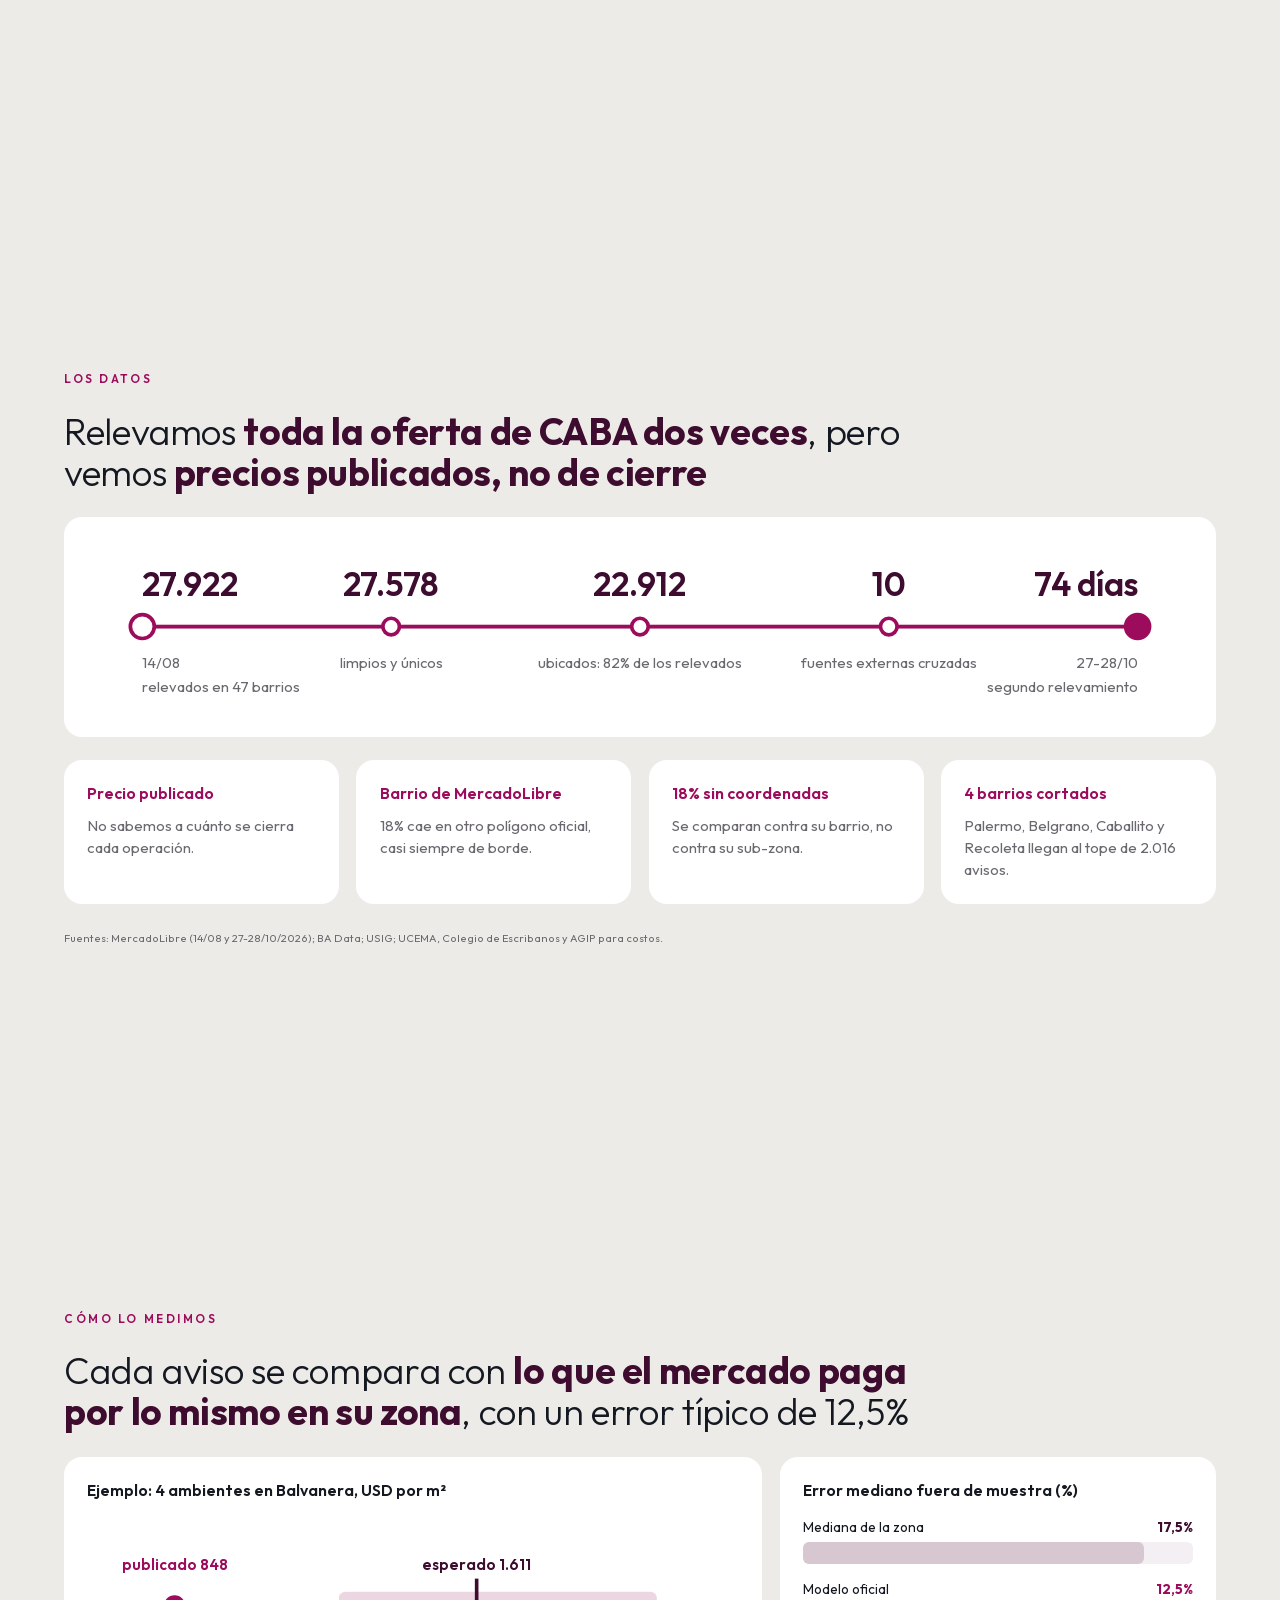
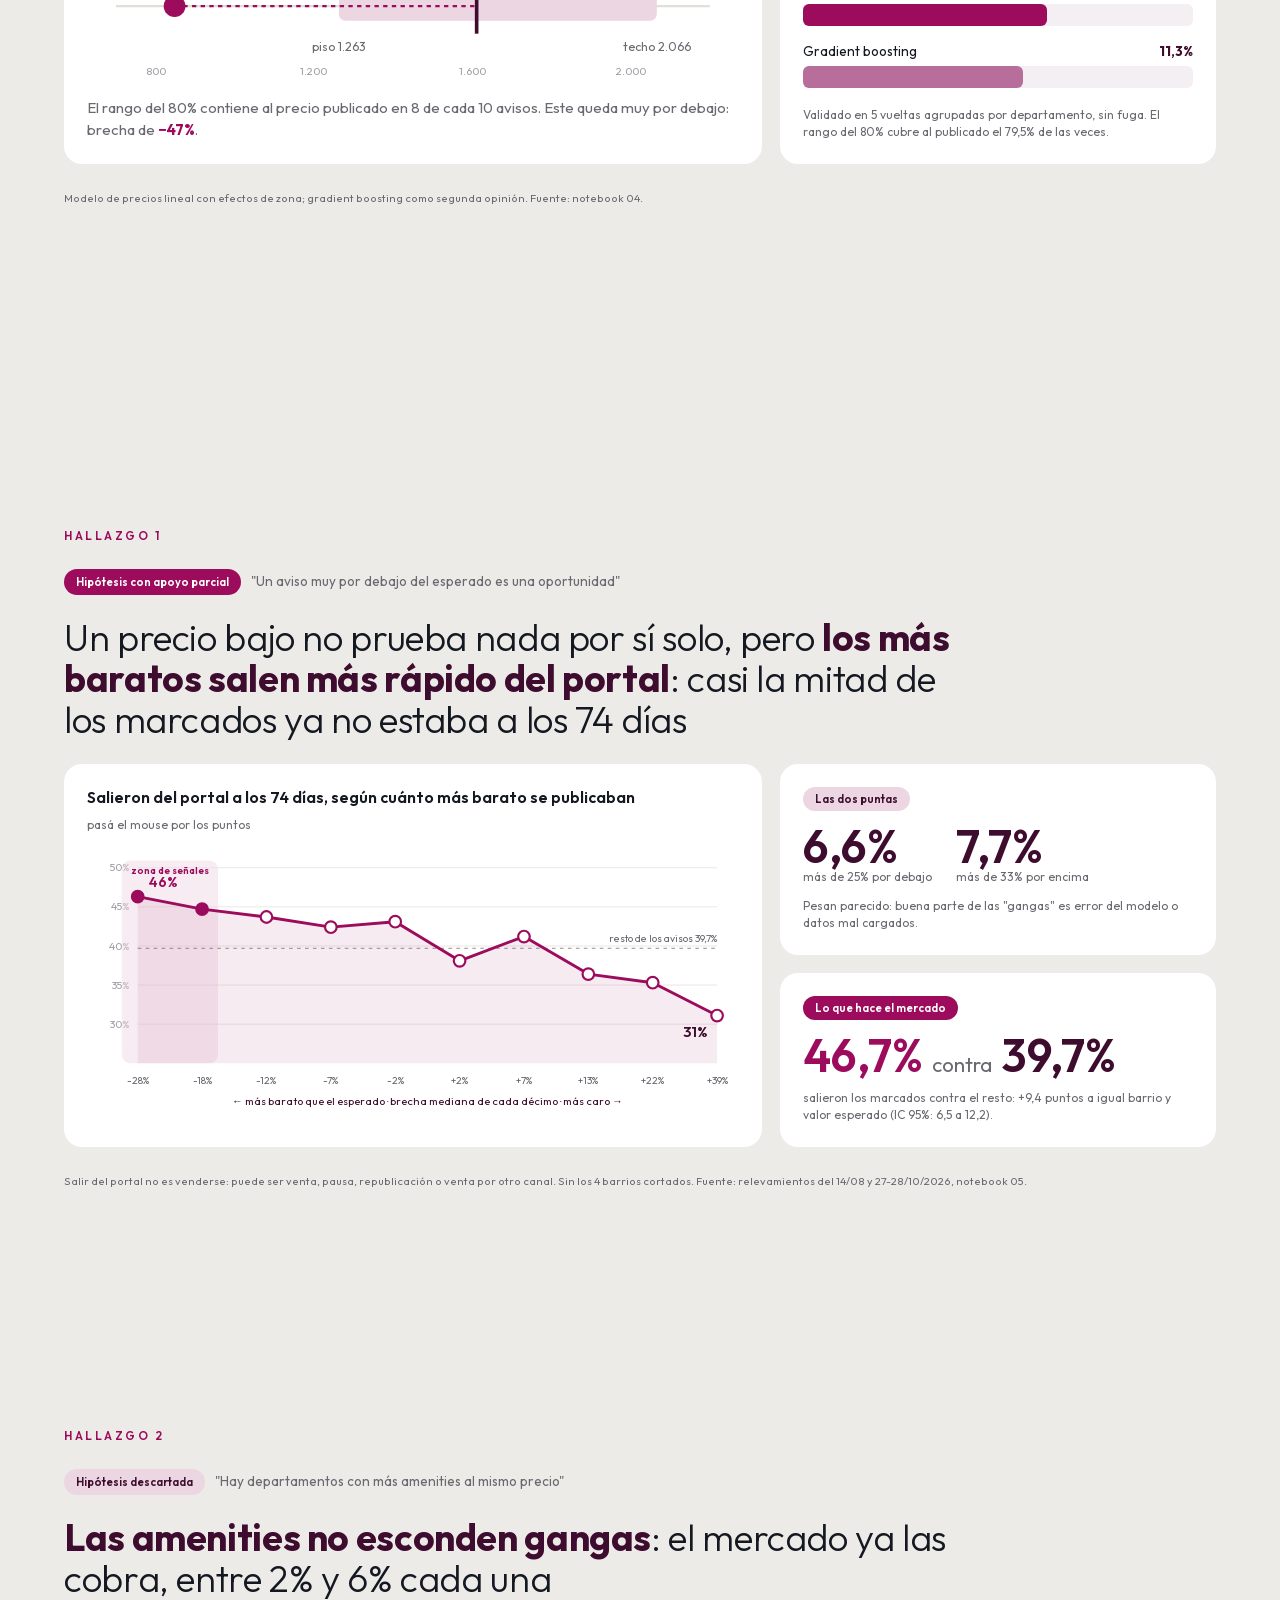
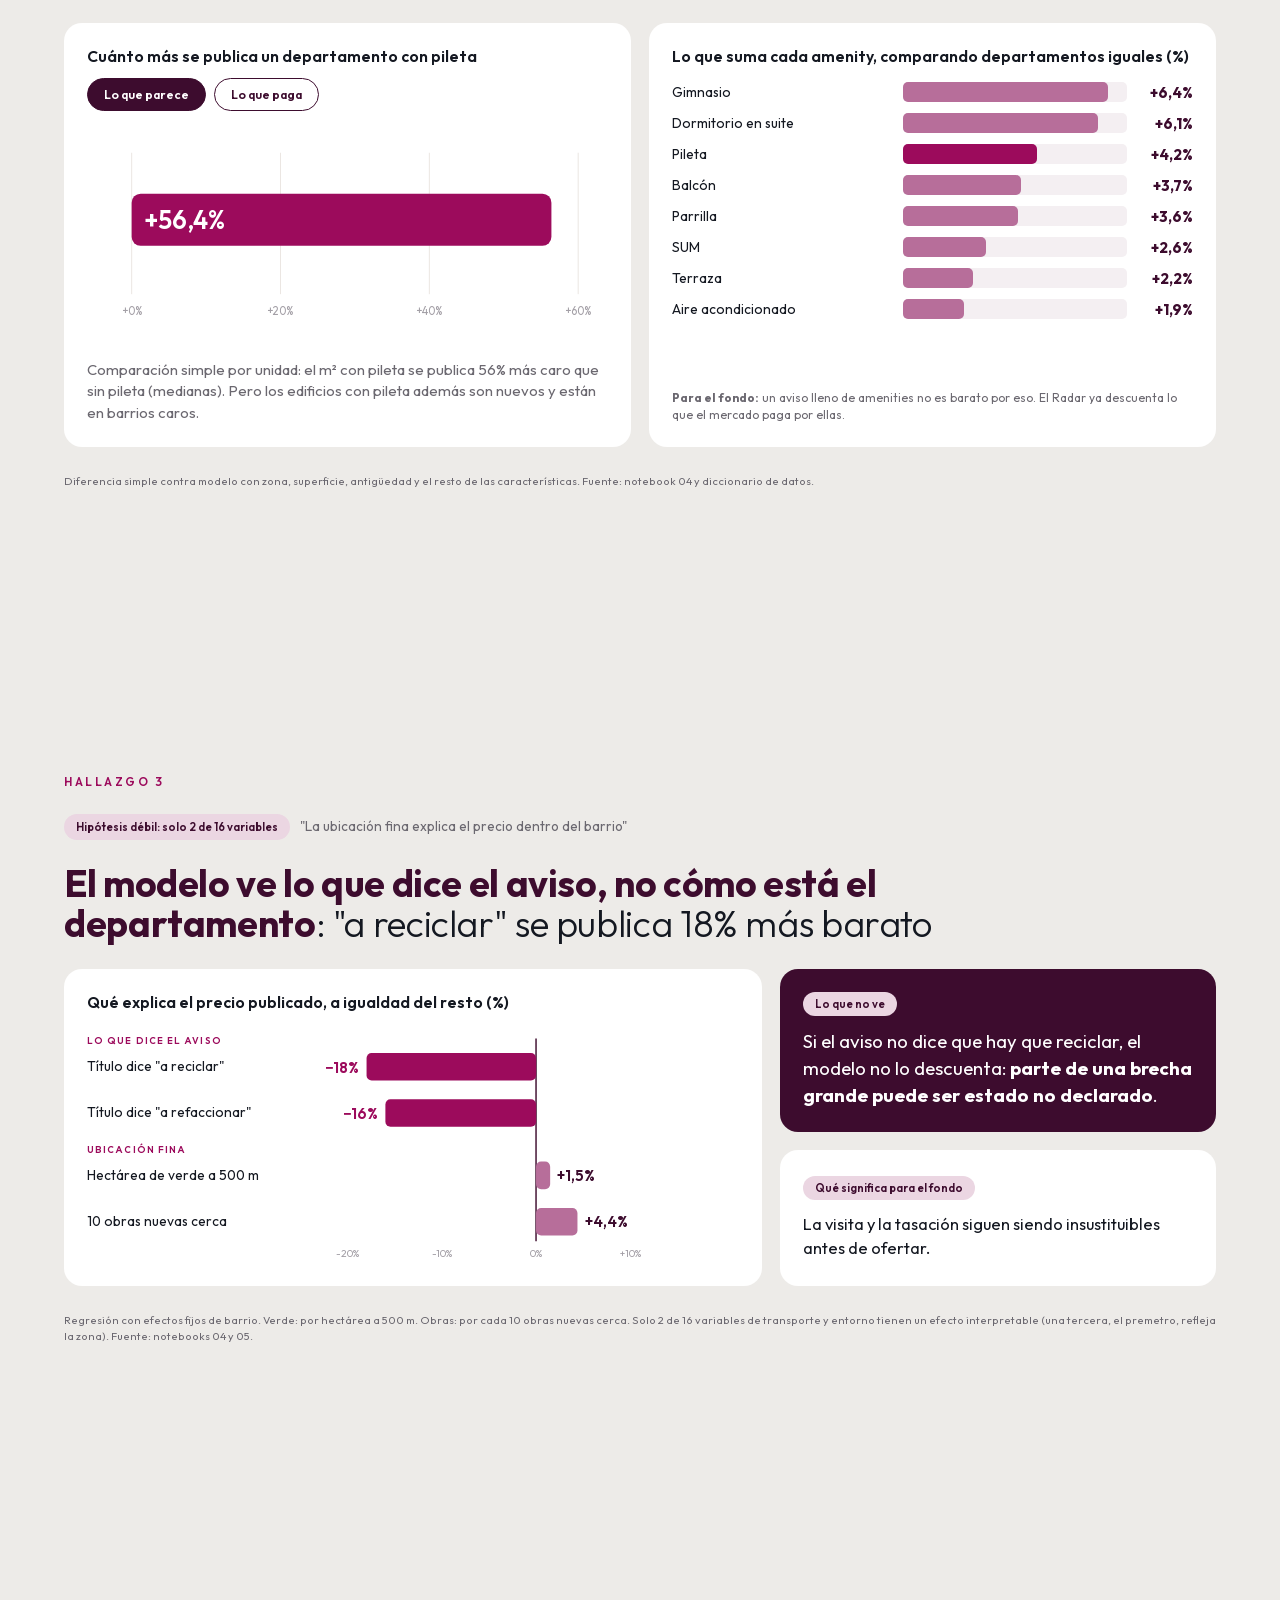
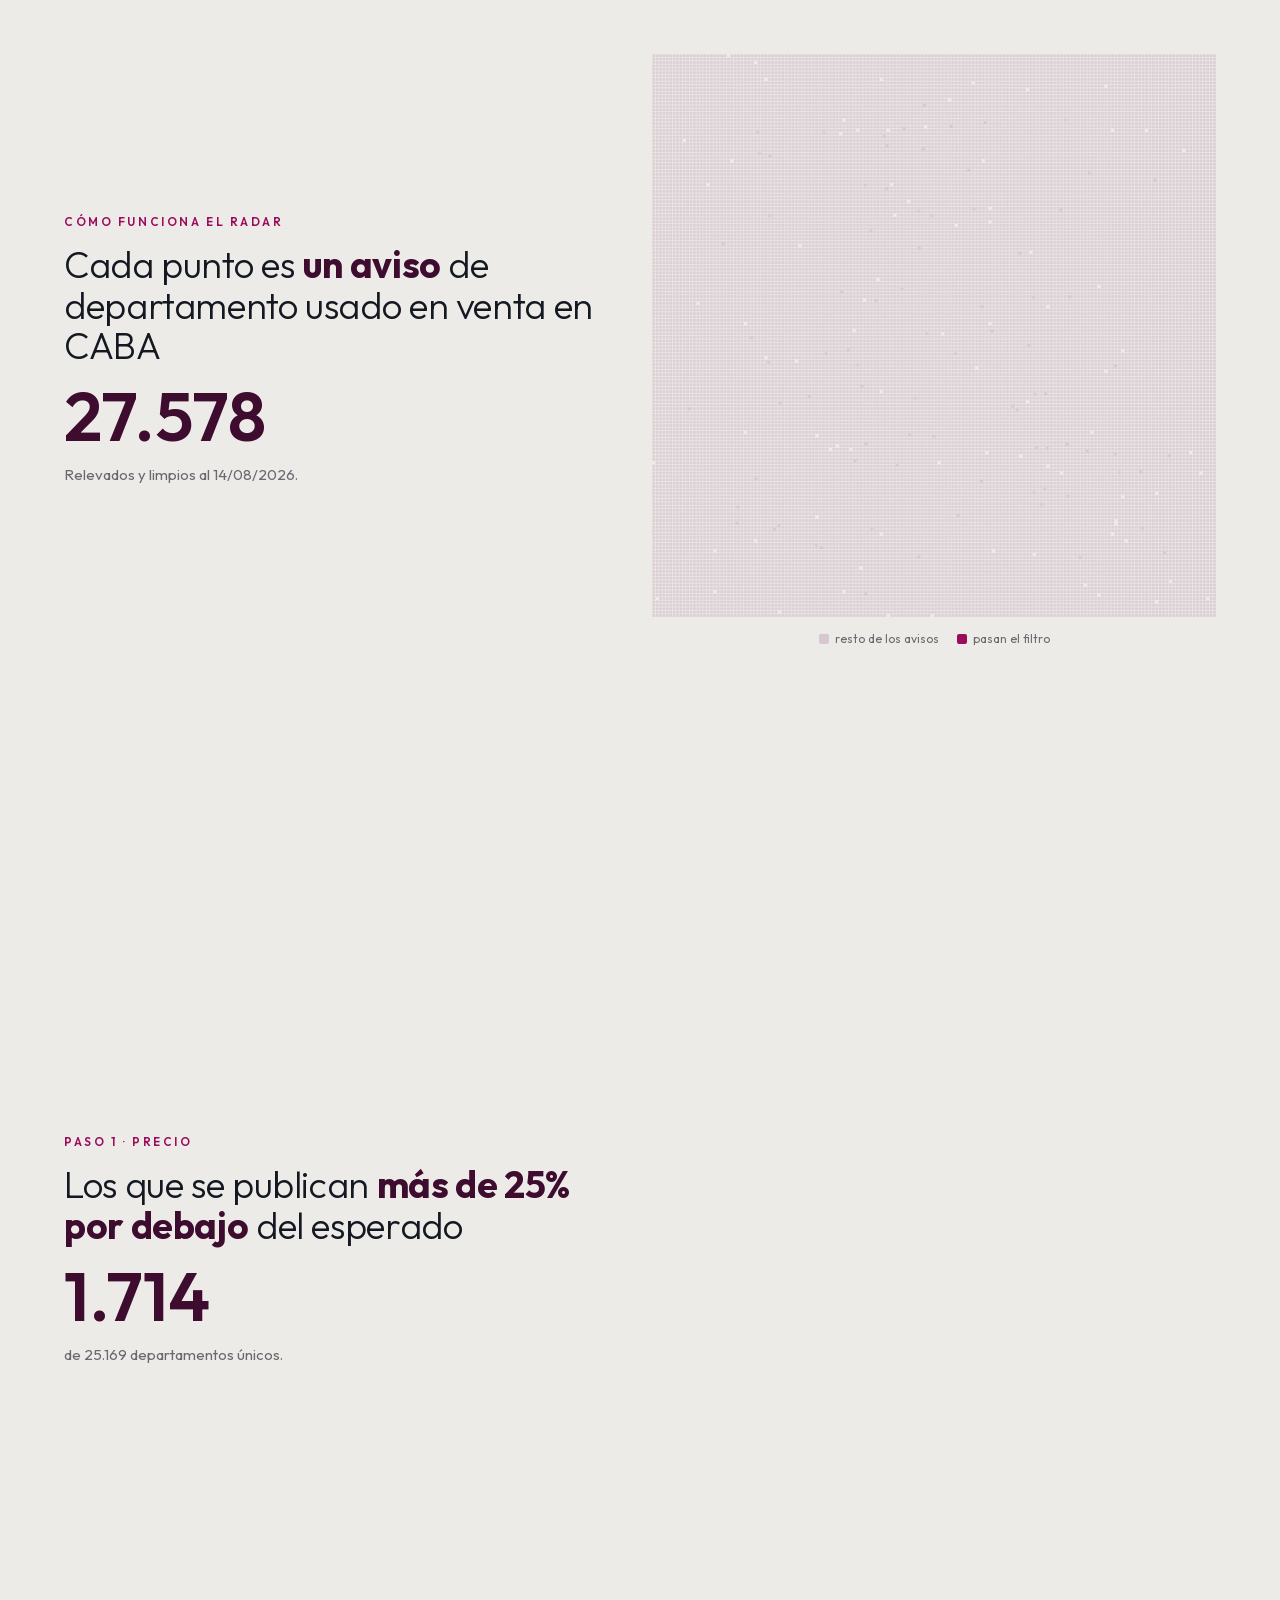
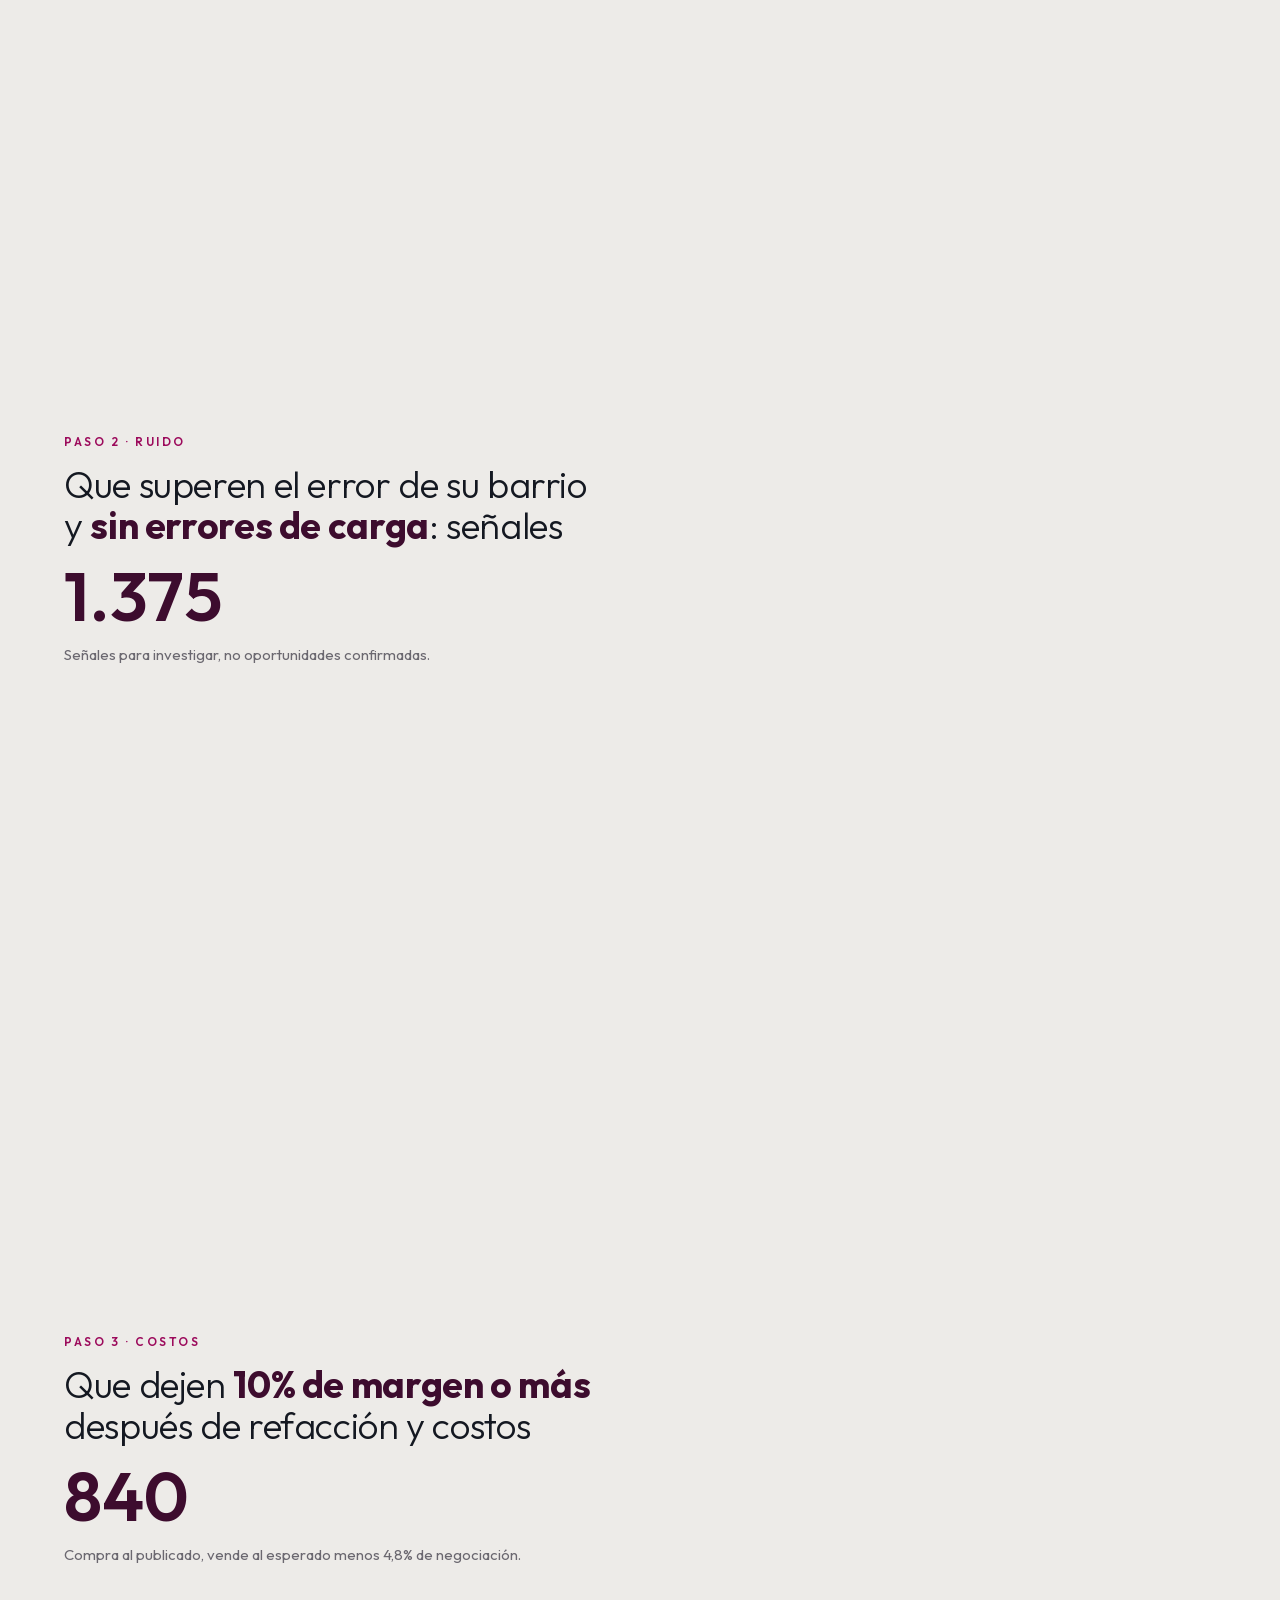
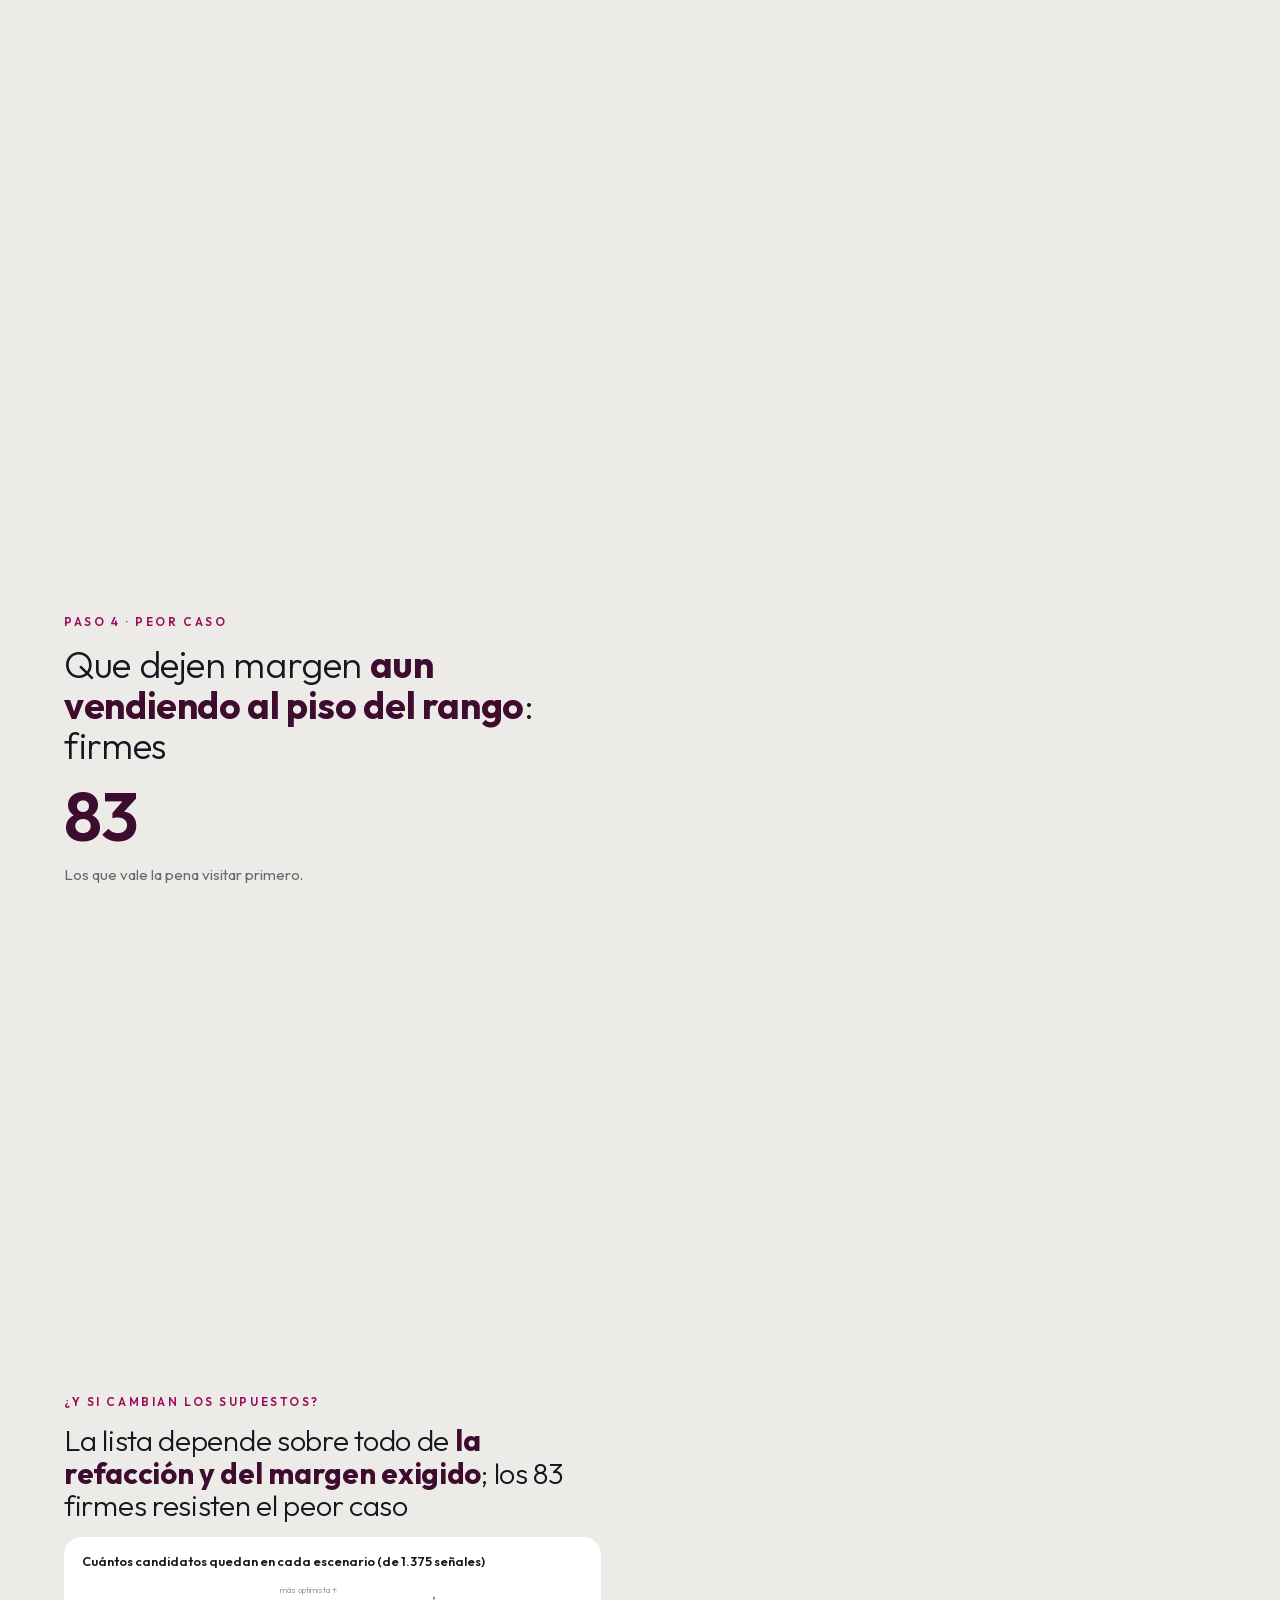
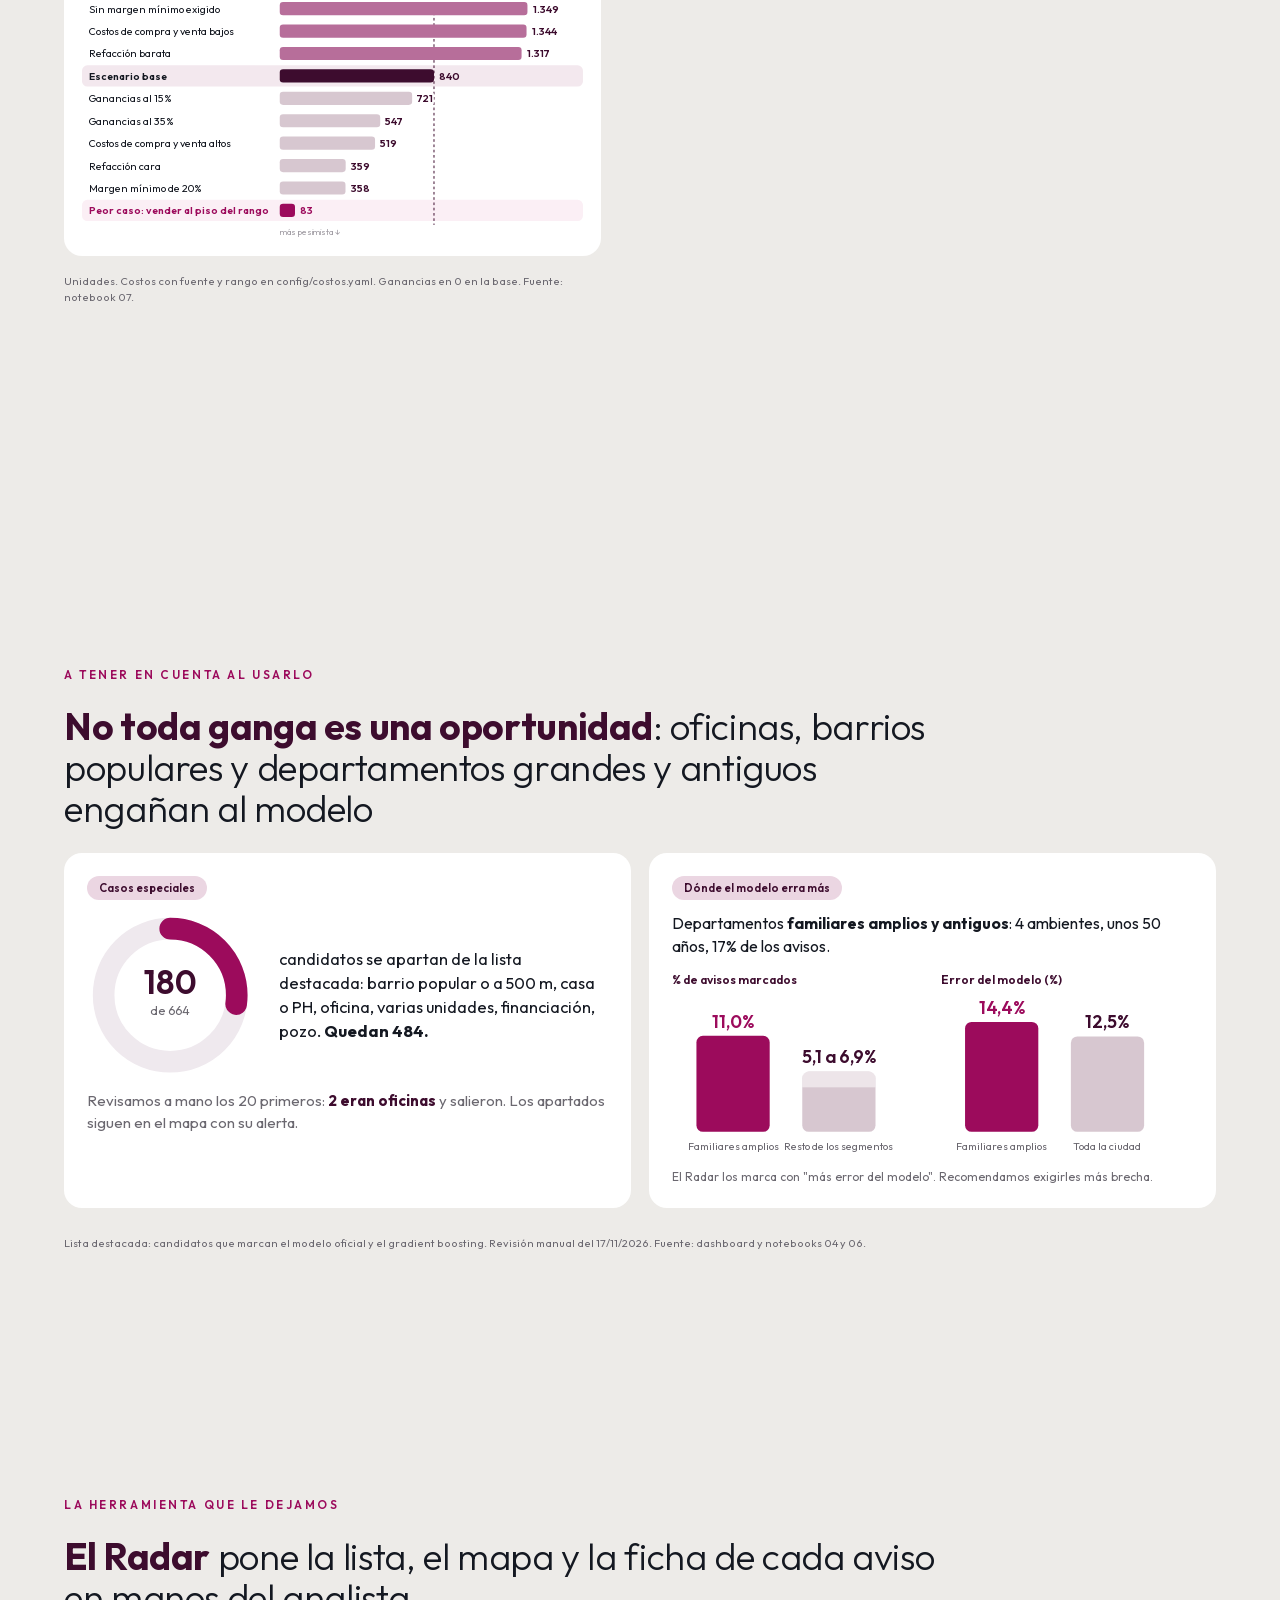
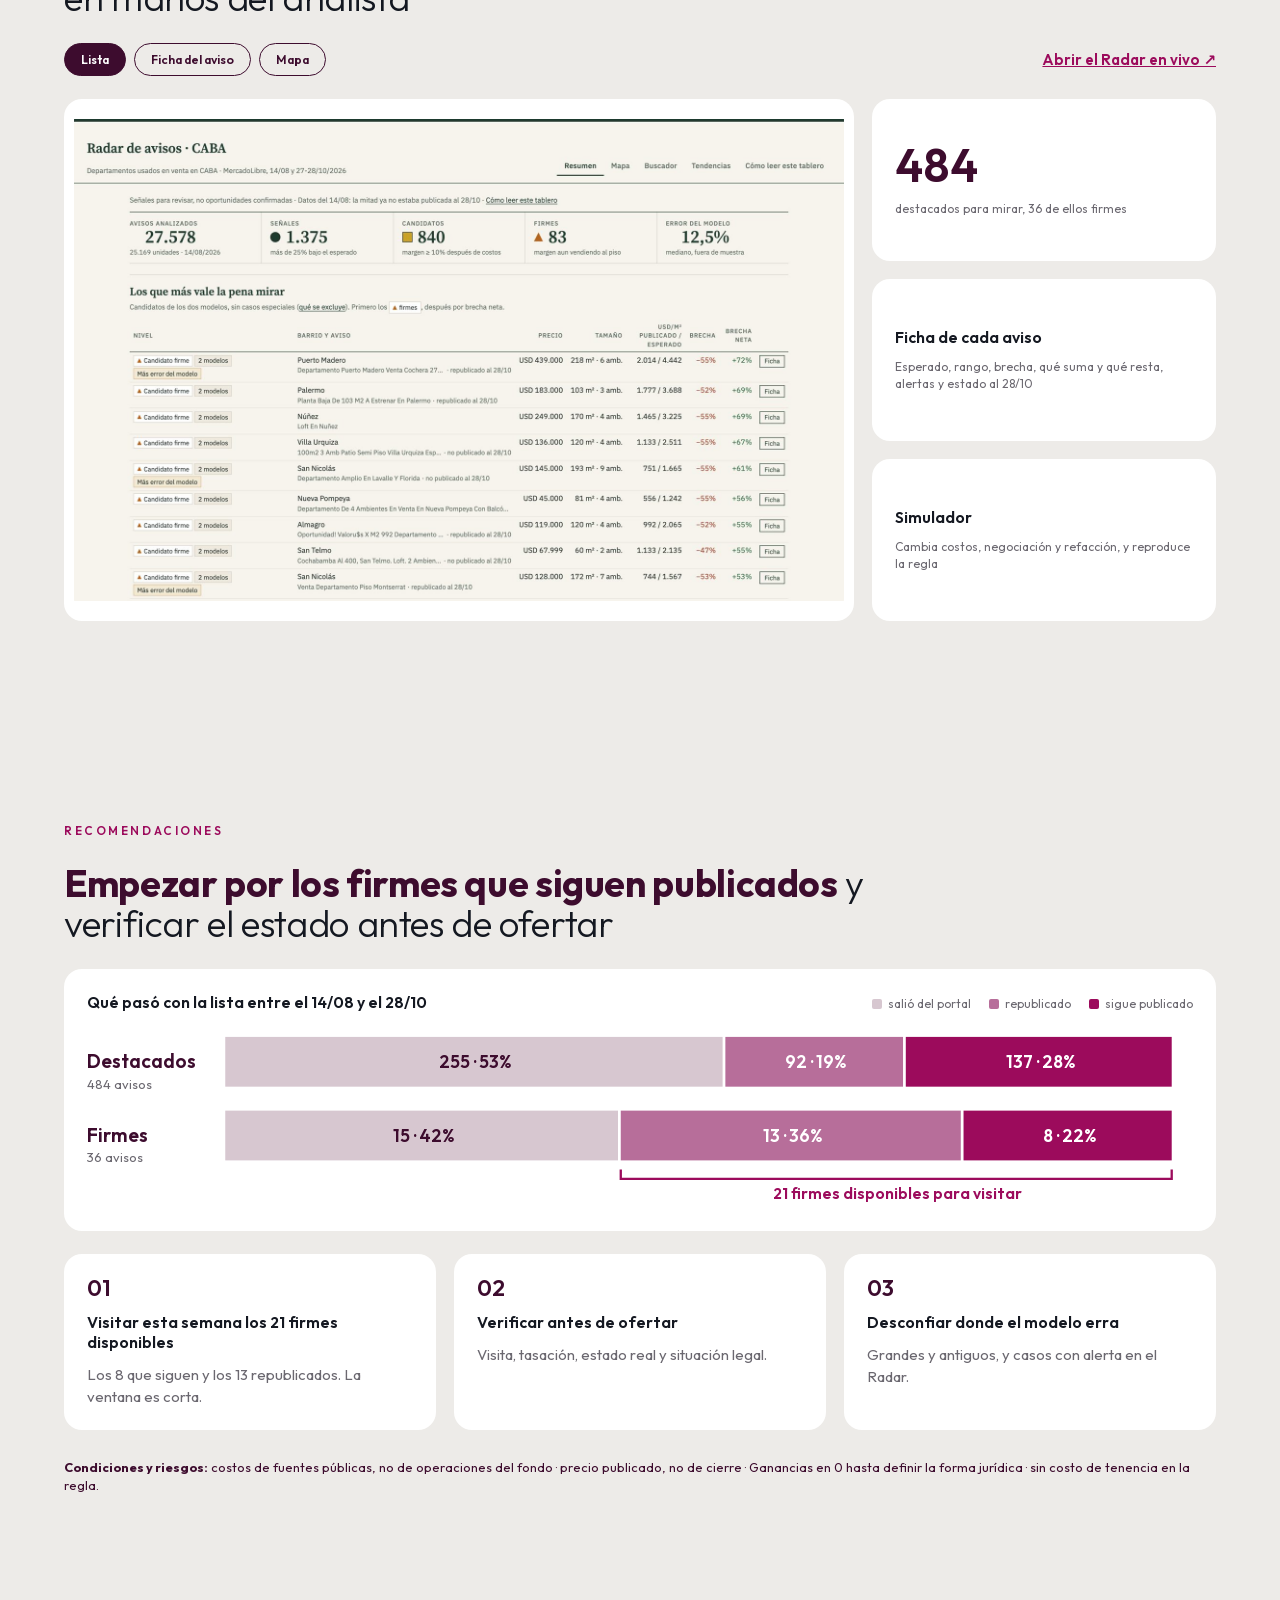
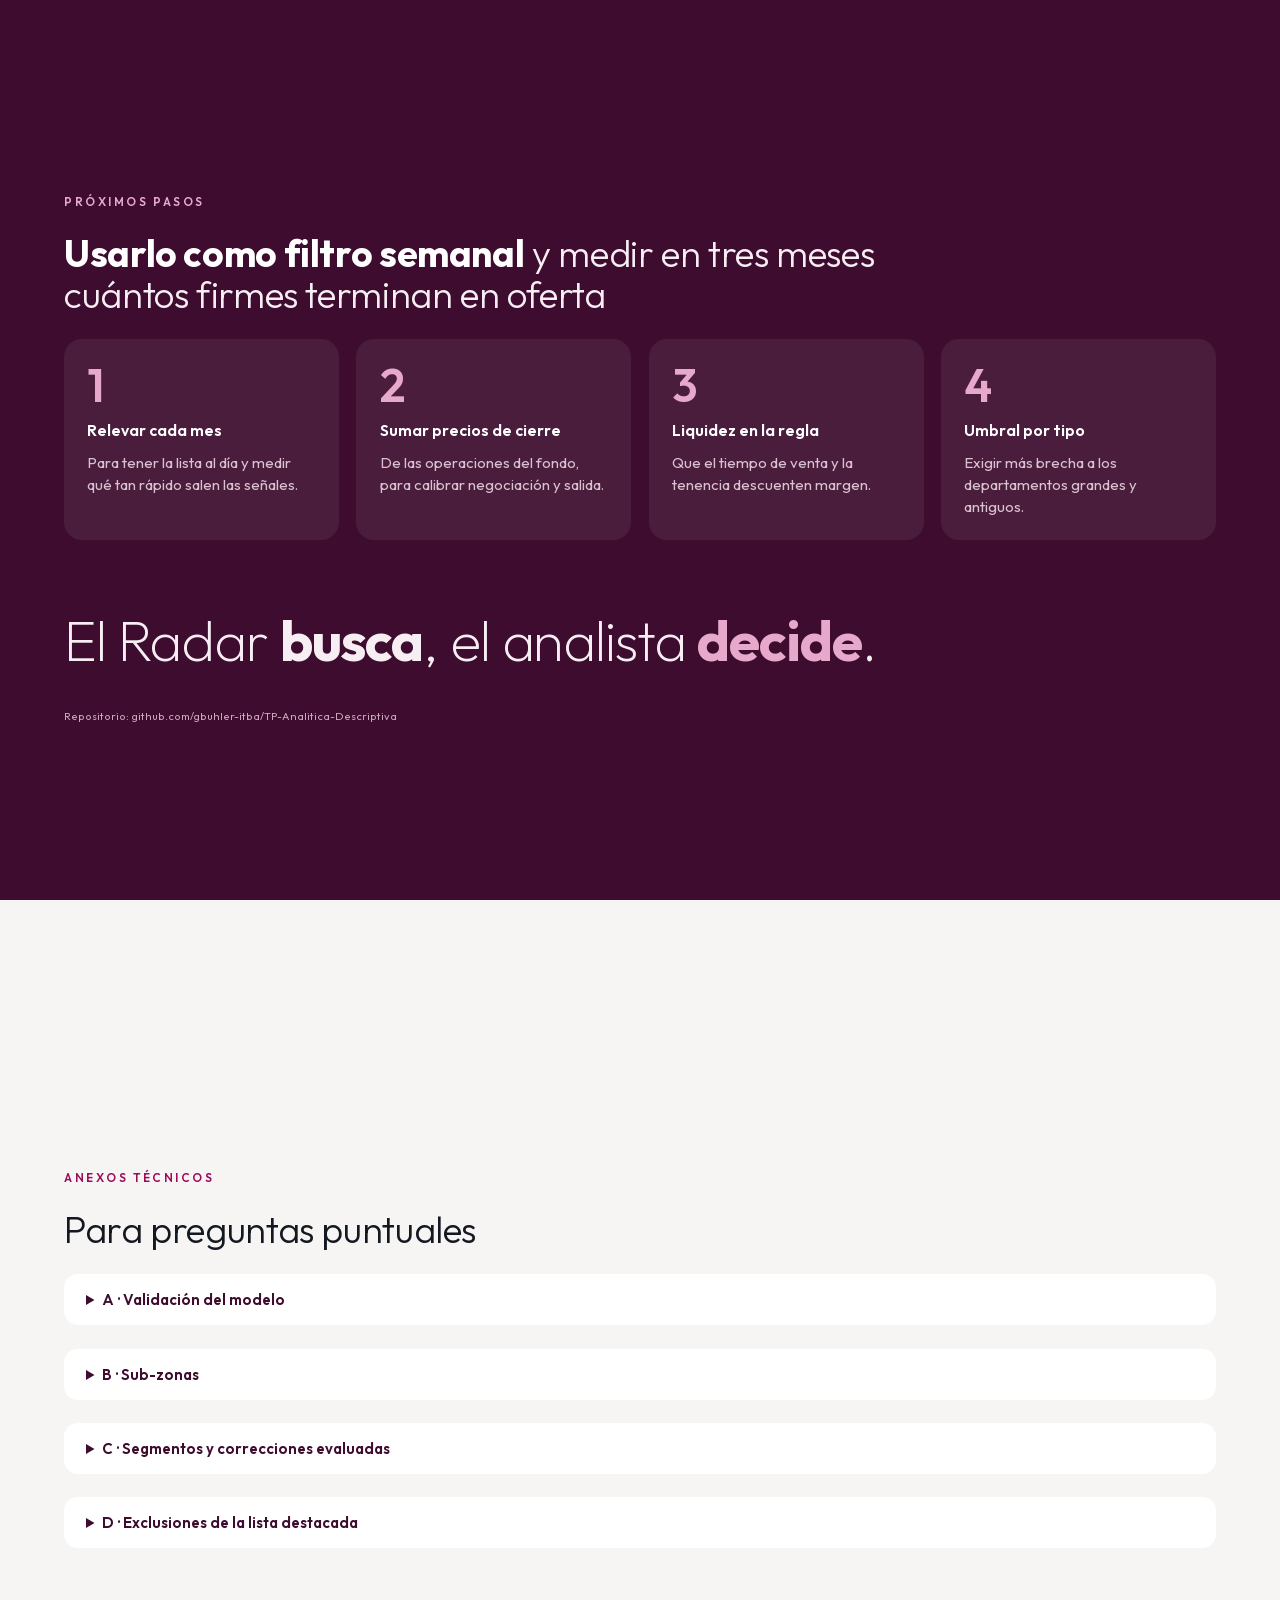
==== commit 75722095: "Presentación: casi la mitad en el título del hallazgo 1" ====
--- a/docs/presentacion/index.html
+++ b/docs/presentacion/index.html
@@ -167,7 +167,7 @@
 <section class="stop" id="h1" data-titulo="Hallazgo 1" data-foco="1375" data-notas="Arrancar con la hipótesis y su veredicto. Primero: si hubiera muchos departamentos regalados, la cola de abajo sería más pesada que la de arriba; son parecidas, así que buena parte de las brechas grandes es error. Pero el gráfico muestra el gradiente: cuanto más barato respecto del esperado, más salen del portal. Pasar el mouse por los puntos. Salir del portal no es venderse. Consecuencia: la lista hay que revisarla rápido. 2 minutos y medio.">
   <p class="kicker rev">Hallazgo 1</p>
   <p class="rev d1" style="display:flex;gap:10px;align-items:center;flex-wrap:wrap"><span class="pill fuerte">Hipótesis con apoyo parcial</span><span class="muted" style="font-size:.9em">"Un aviso muy por debajo del esperado es una oportunidad"</span></p>
-  <h2 class="rev d1">Un precio bajo no prueba nada por sí solo, pero <b>los más baratos salen más rápido del portal</b>: la mitad de los marcados ya no estaba a los 74 días</h2>
+  <h2 class="rev d1">Un precio bajo no prueba nada por sí solo, pero <b>los más baratos salen más rápido del portal</b>: casi la mitad de los marcados ya no estaba a los 74 días</h2>
   <div class="grid g32">
     <div class="card rev d2">
       <div style="display:flex;justify-content:space-between;align-items:baseline;gap:10px;flex-wrap:wrap"><h3>Salieron del portal a los 74 días, según cuánto más barato se publicaban</h3><span class="chico">pasá el mouse por los puntos</span></div>
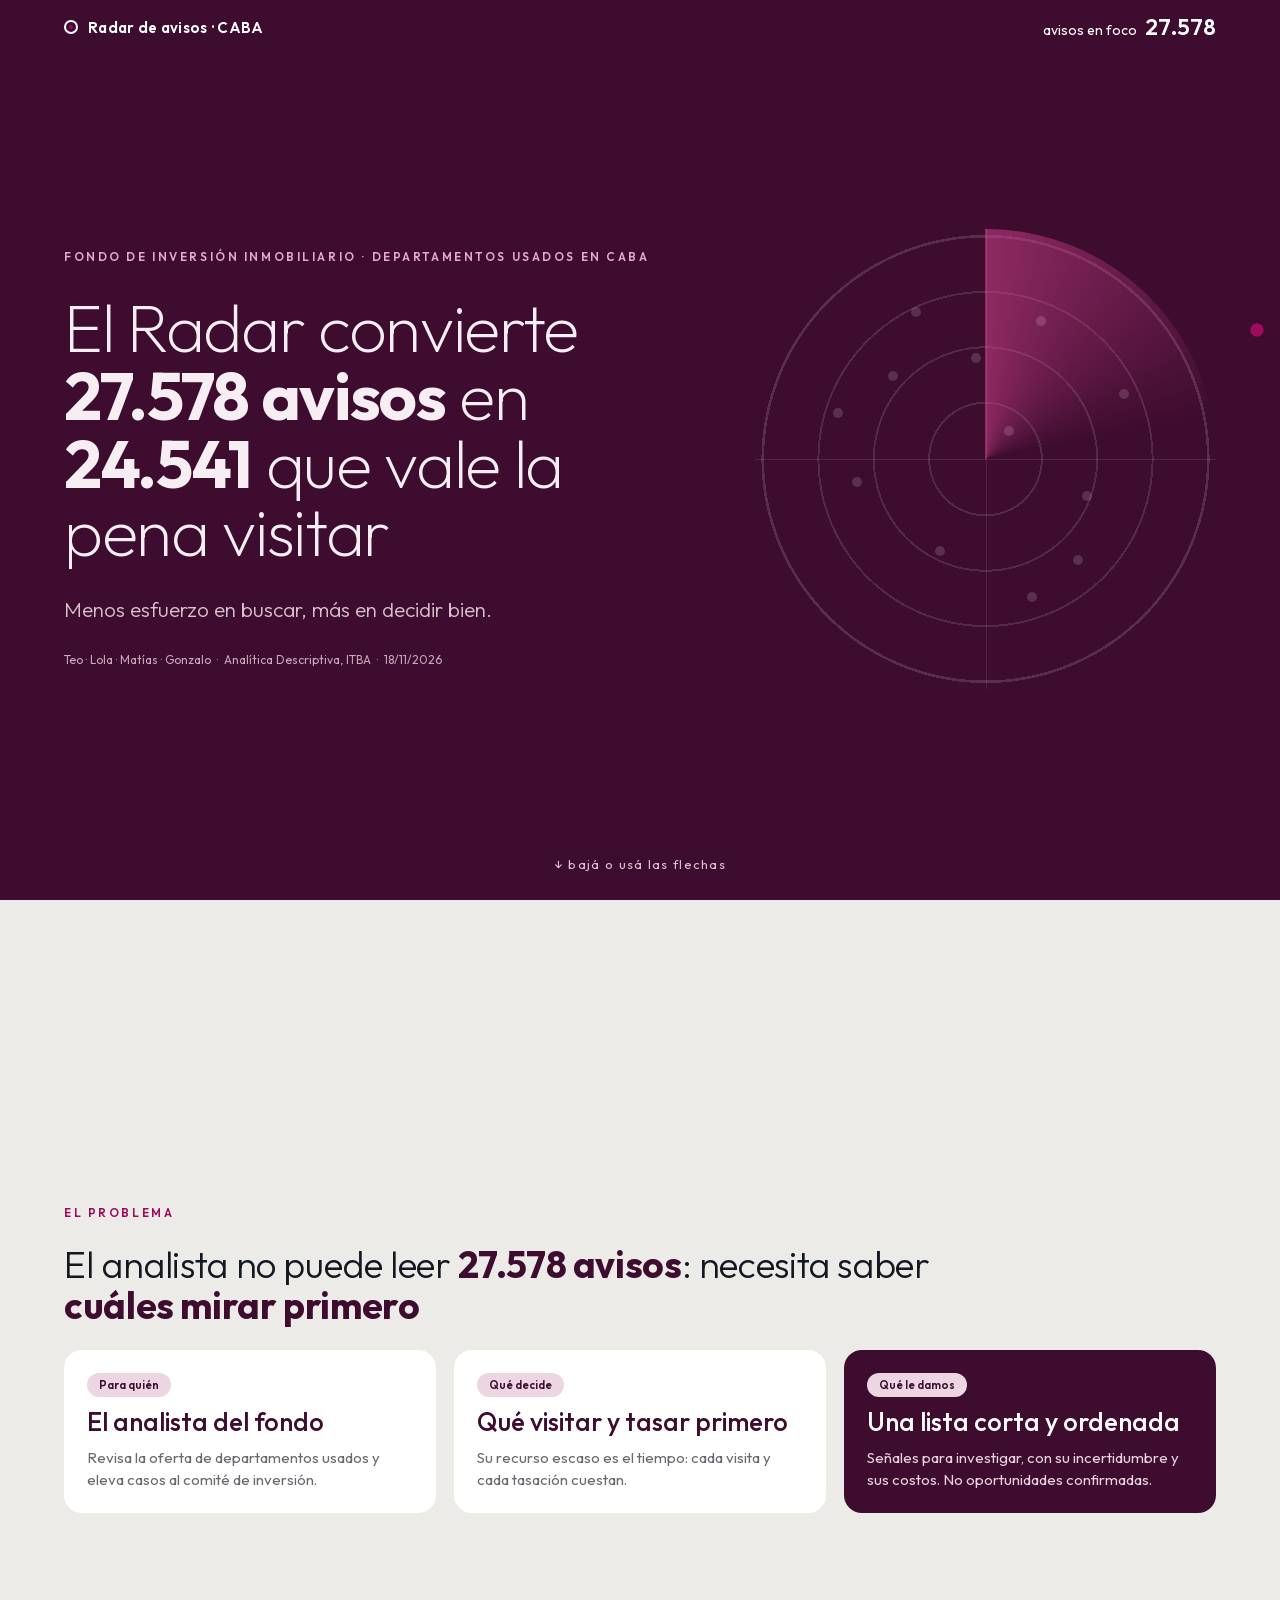
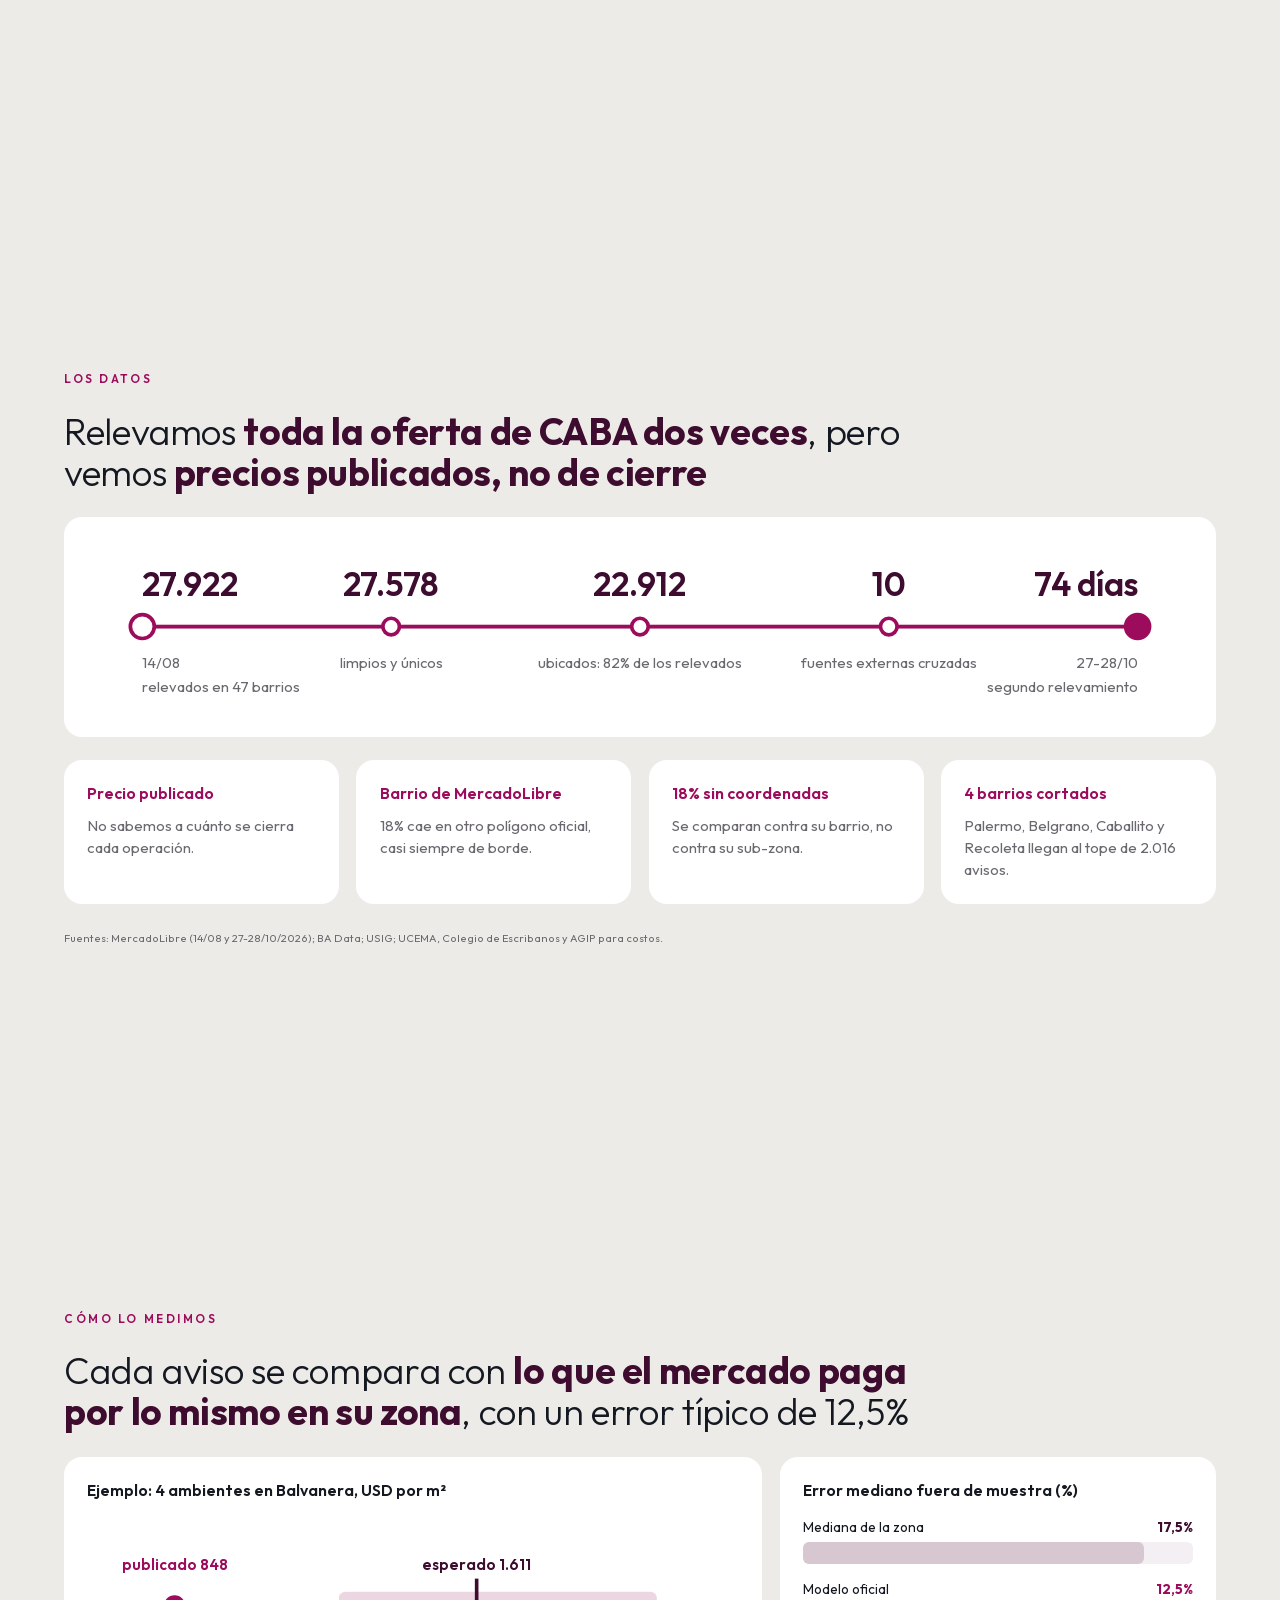
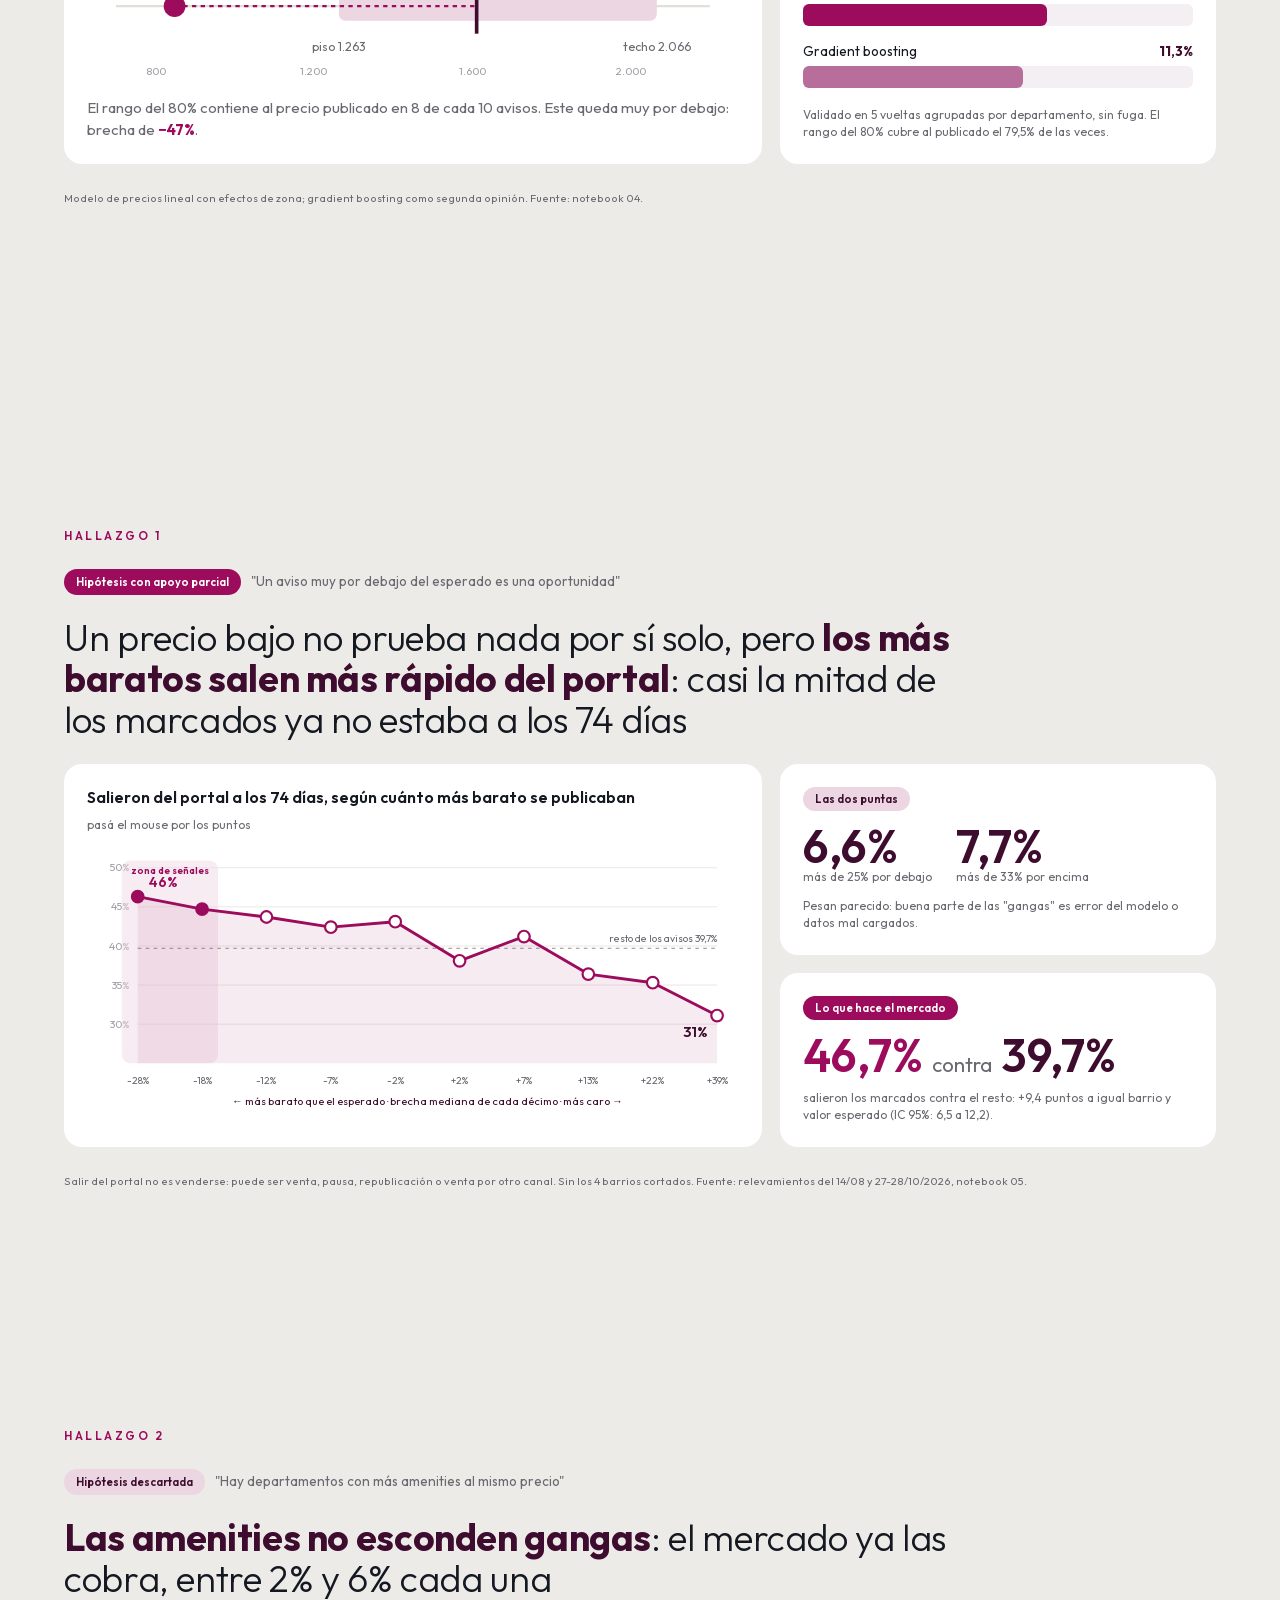
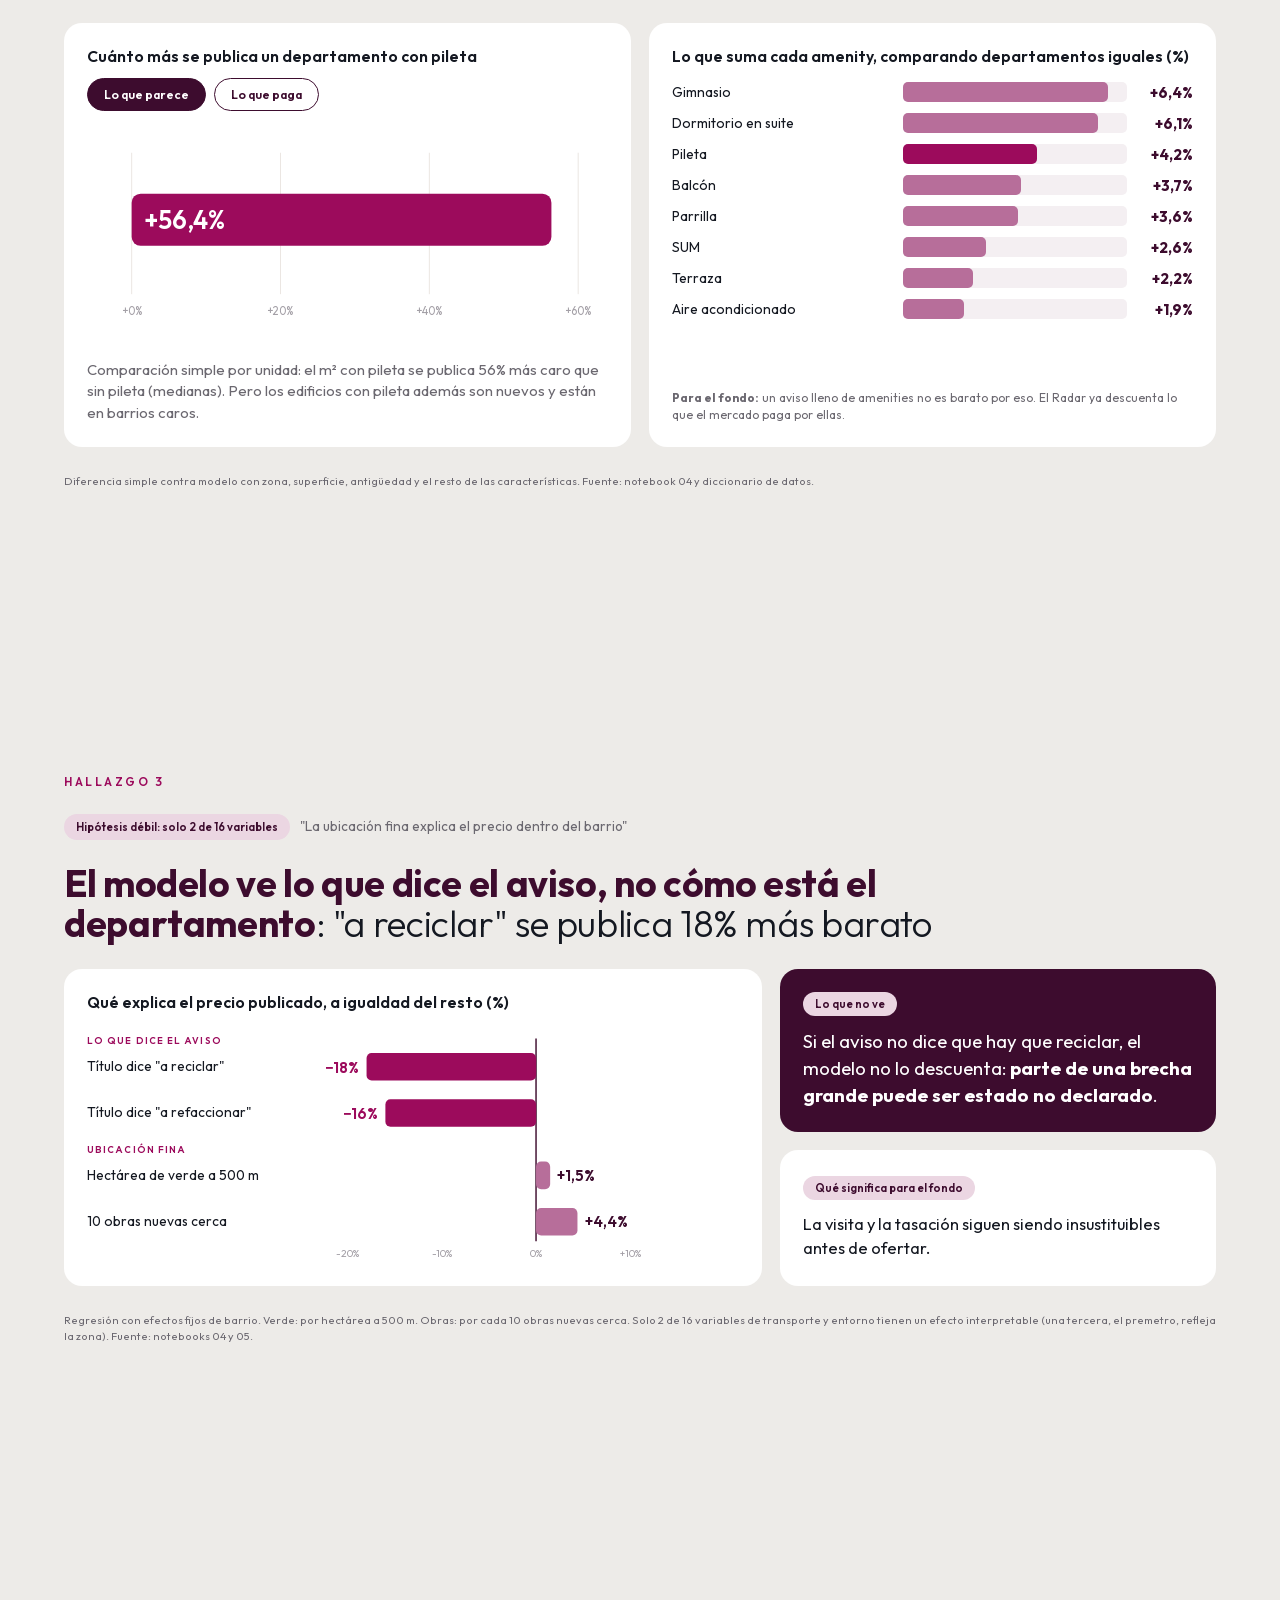
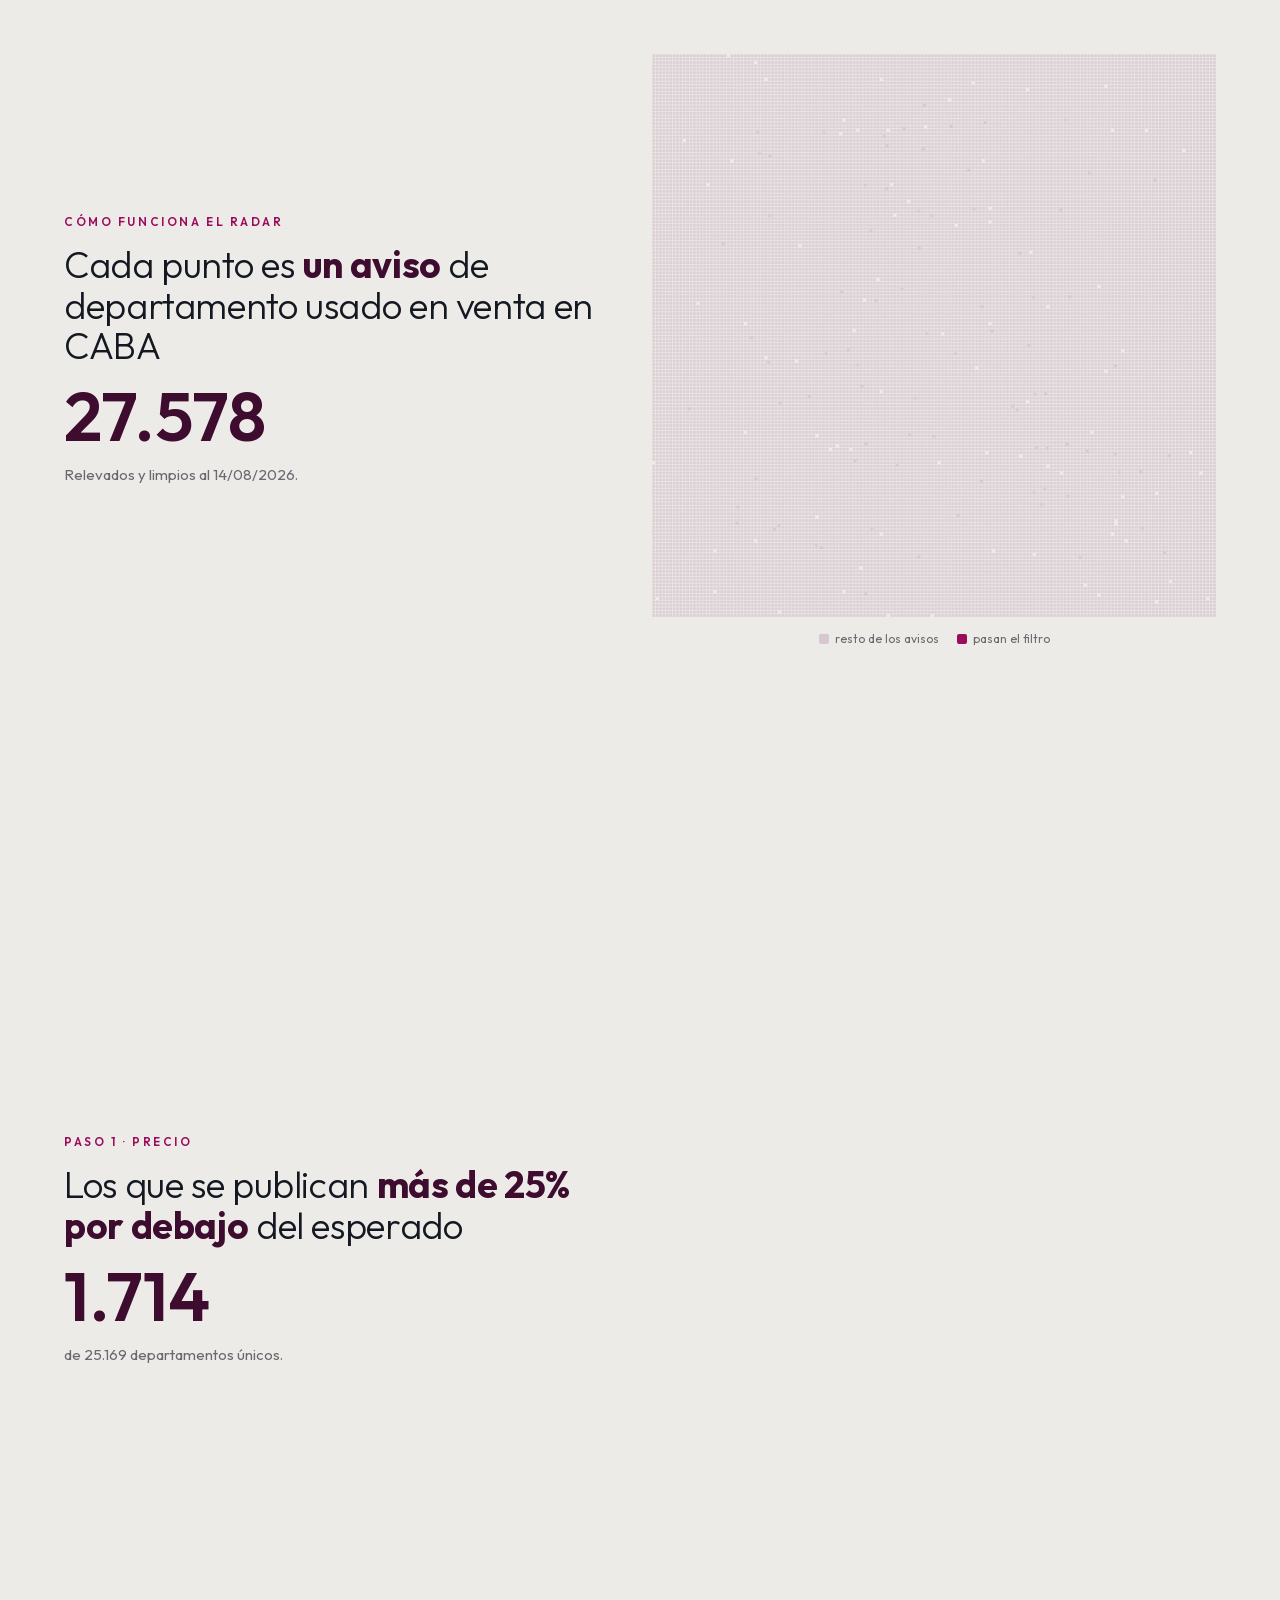
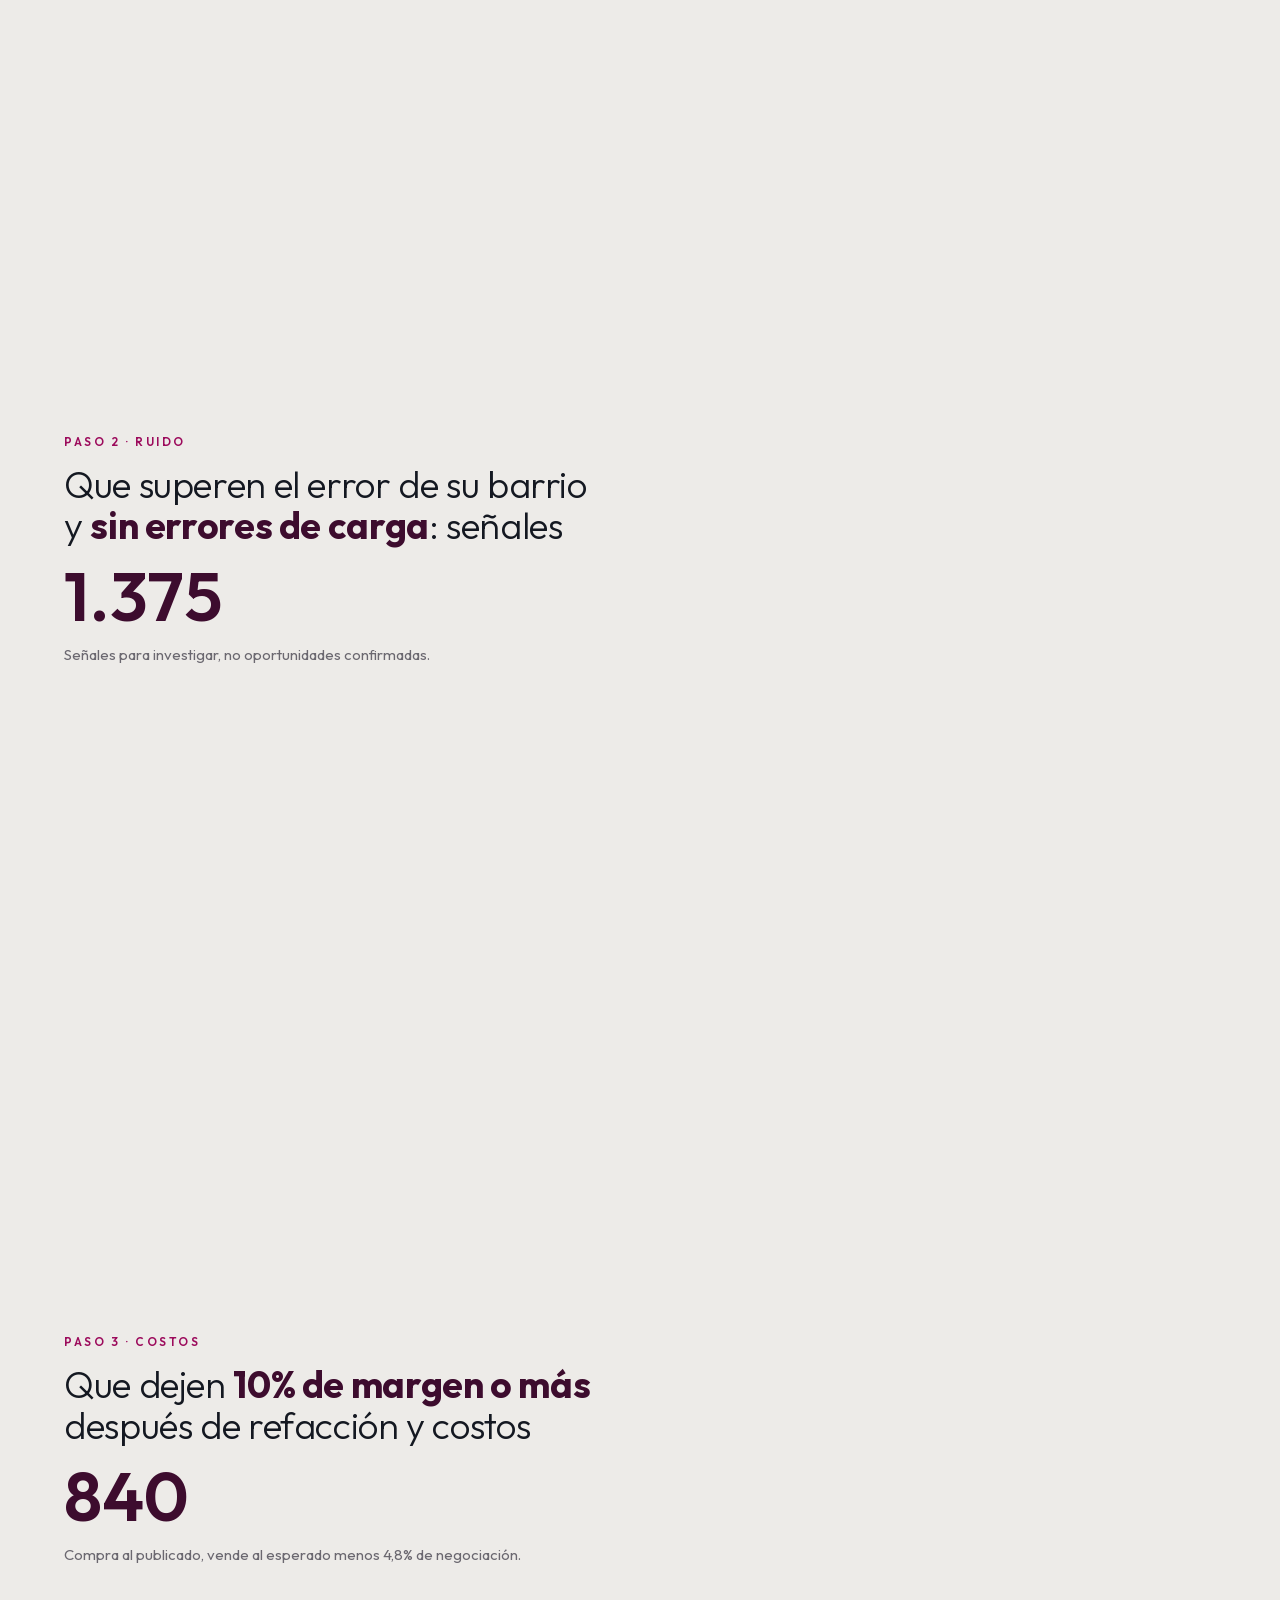
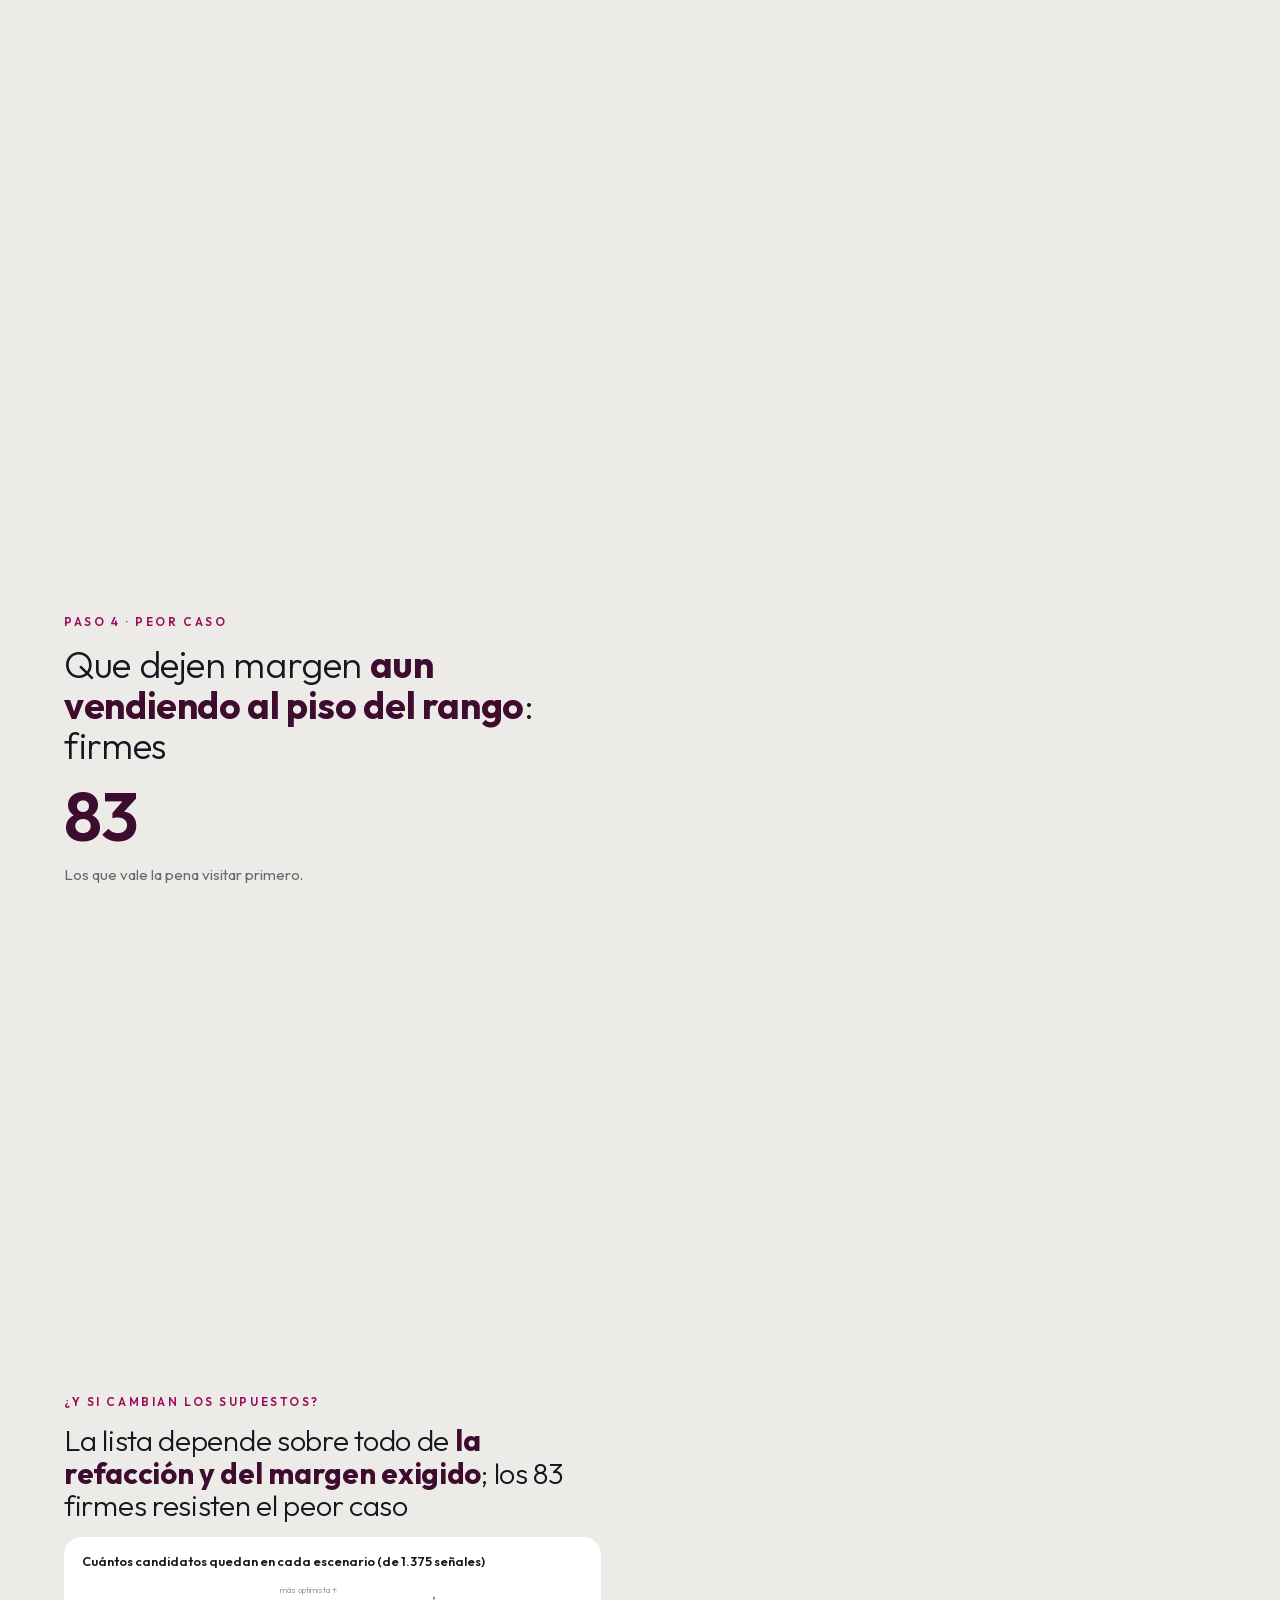
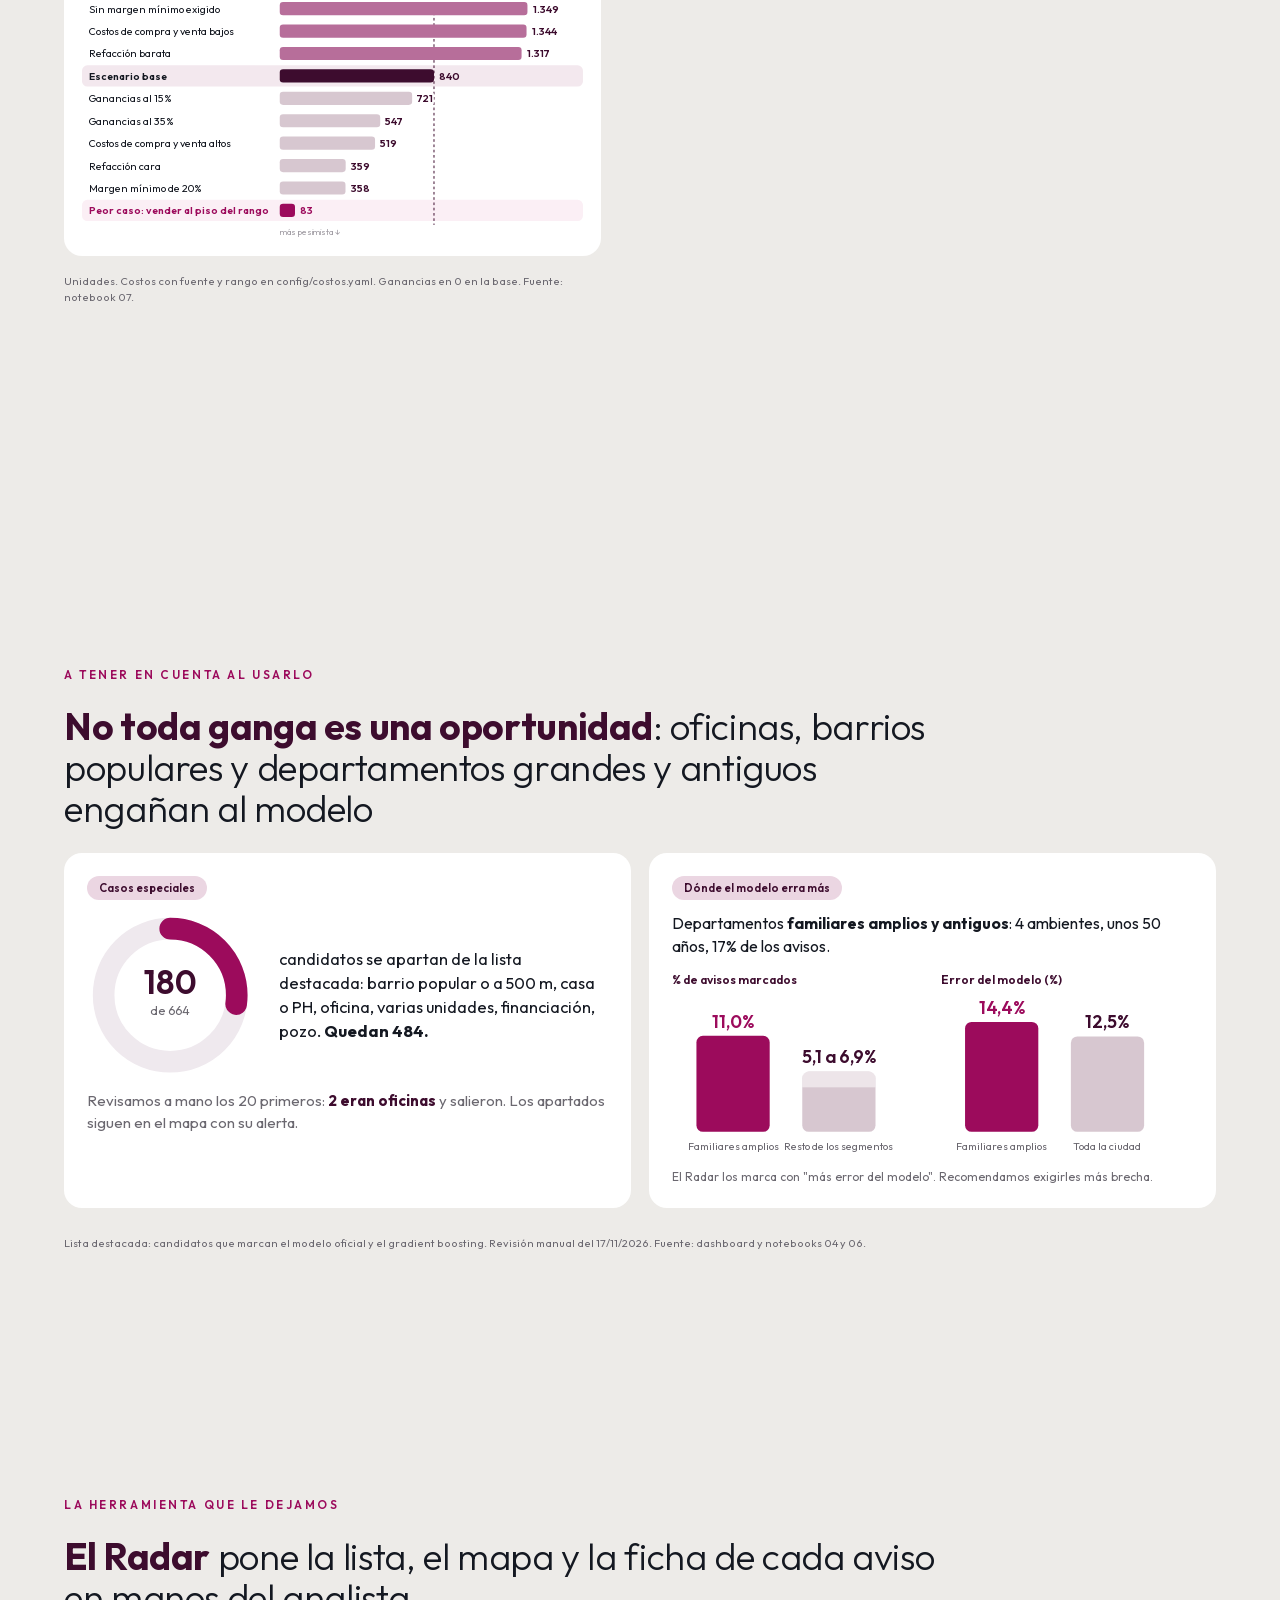
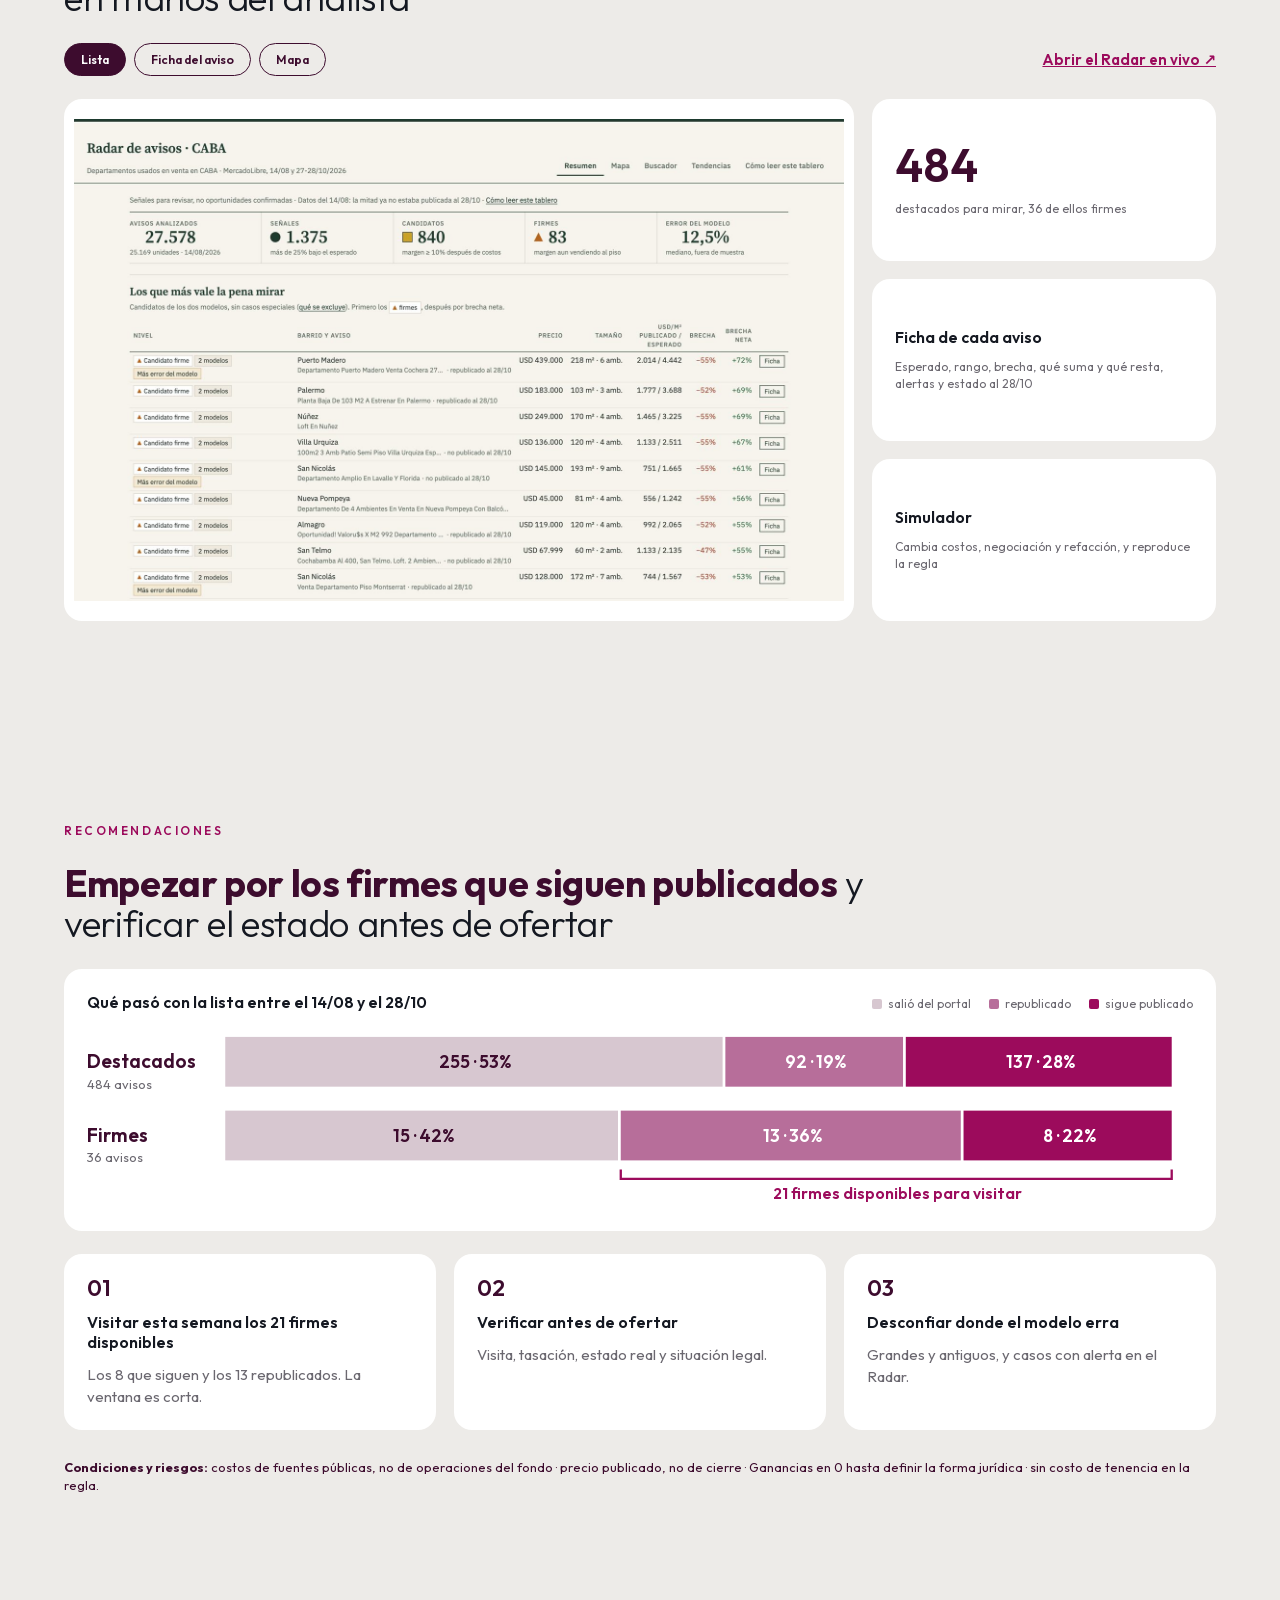
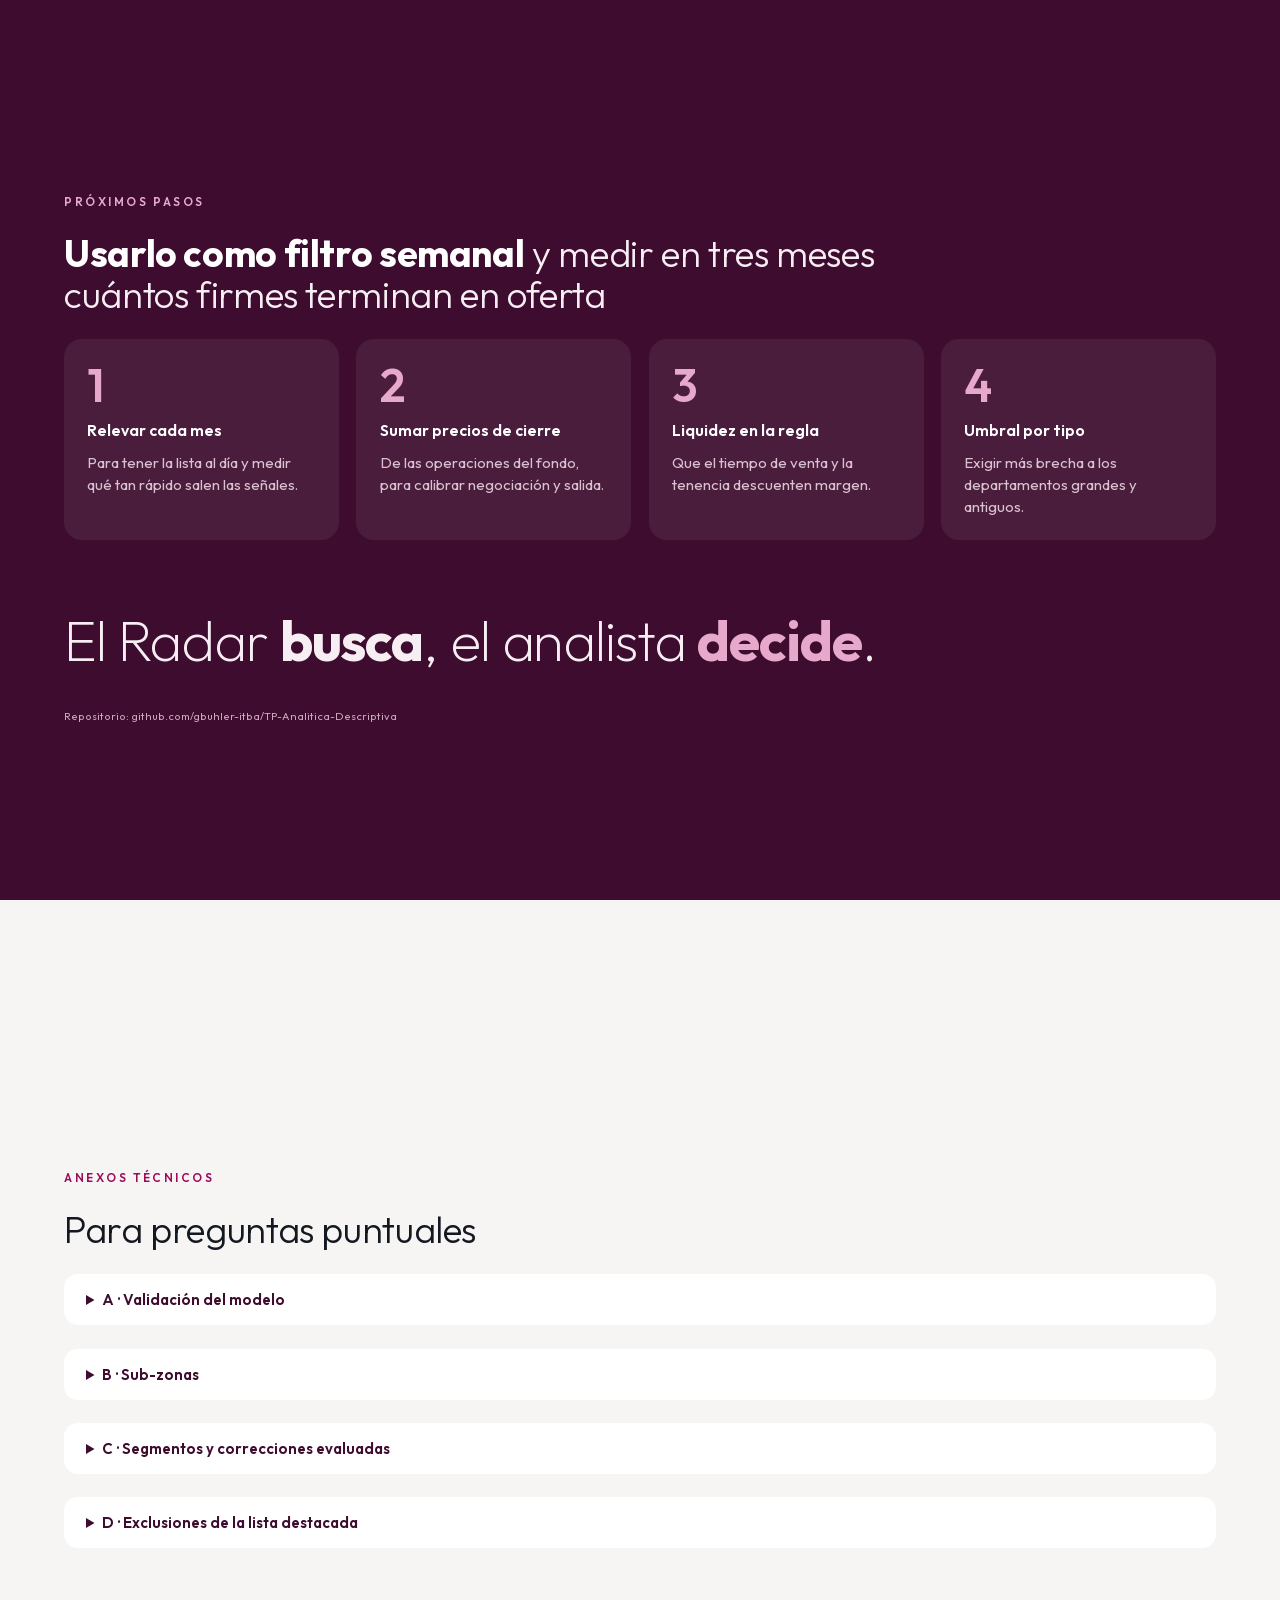
==== commit 2f9e5955: "Vista previa para compartir: etiquetas Open Graph e imagen en la presentación y el dashboard" ====
--- a/docs/presentacion/index.html
+++ b/docs/presentacion/index.html
@@ -4,6 +4,15 @@
 <meta charset="utf-8">
 <meta name="viewport" content="width=device-width, initial-scale=1">
 <title>Radar de avisos · Presentación ejecutiva</title>
+<meta name="description" content="Modelo de precios y regla de decisión con costos que convierte 27.578 avisos de departamentos en venta en CABA en 83 que vale la pena visitar. Analítica Descriptiva, ITBA.">
+<meta property="og:type" content="website">
+<meta property="og:title" content="Radar de avisos · Presentación ejecutiva">
+<meta property="og:description" content="Modelo de precios y regla de decisión con costos que convierte 27.578 avisos de departamentos en venta en CABA en 83 que vale la pena visitar. Analítica Descriptiva, ITBA.">
+<meta property="og:url" content="https://gbuhler-itba.github.io/TP-Analitica-Descriptiva/presentacion/">
+<meta property="og:image" content="https://gbuhler-itba.github.io/TP-Analitica-Descriptiva/presentacion/vista_previa.png">
+<meta property="og:image:width" content="1200">
+<meta property="og:image:height" content="627">
+<meta name="twitter:card" content="summary_large_image">
 <style>
 /* Outfit (Rodrigo Fuenzalida, SIL Open Font License 1.1), subset latin, fuente variable con los pesos 200 a 700, embebida para que la presentación se vea igual sin conexión */
 @font-face{font-family:"Outfit";font-style:normal;font-weight:200 700;font-display:swap;src:url([data-uri]) format("woff2");unicode-range:U+0000-00FF, U+0131, U+0152-0153, U+02BB-02BC, U+02C6, U+02DA, U+02DC, U+0304, U+0308, U+0329, U+2000-206F, U+20AC, U+2122, U+2191, U+2193, U+2212, U+2215, U+FEFF, U+FFFD;}
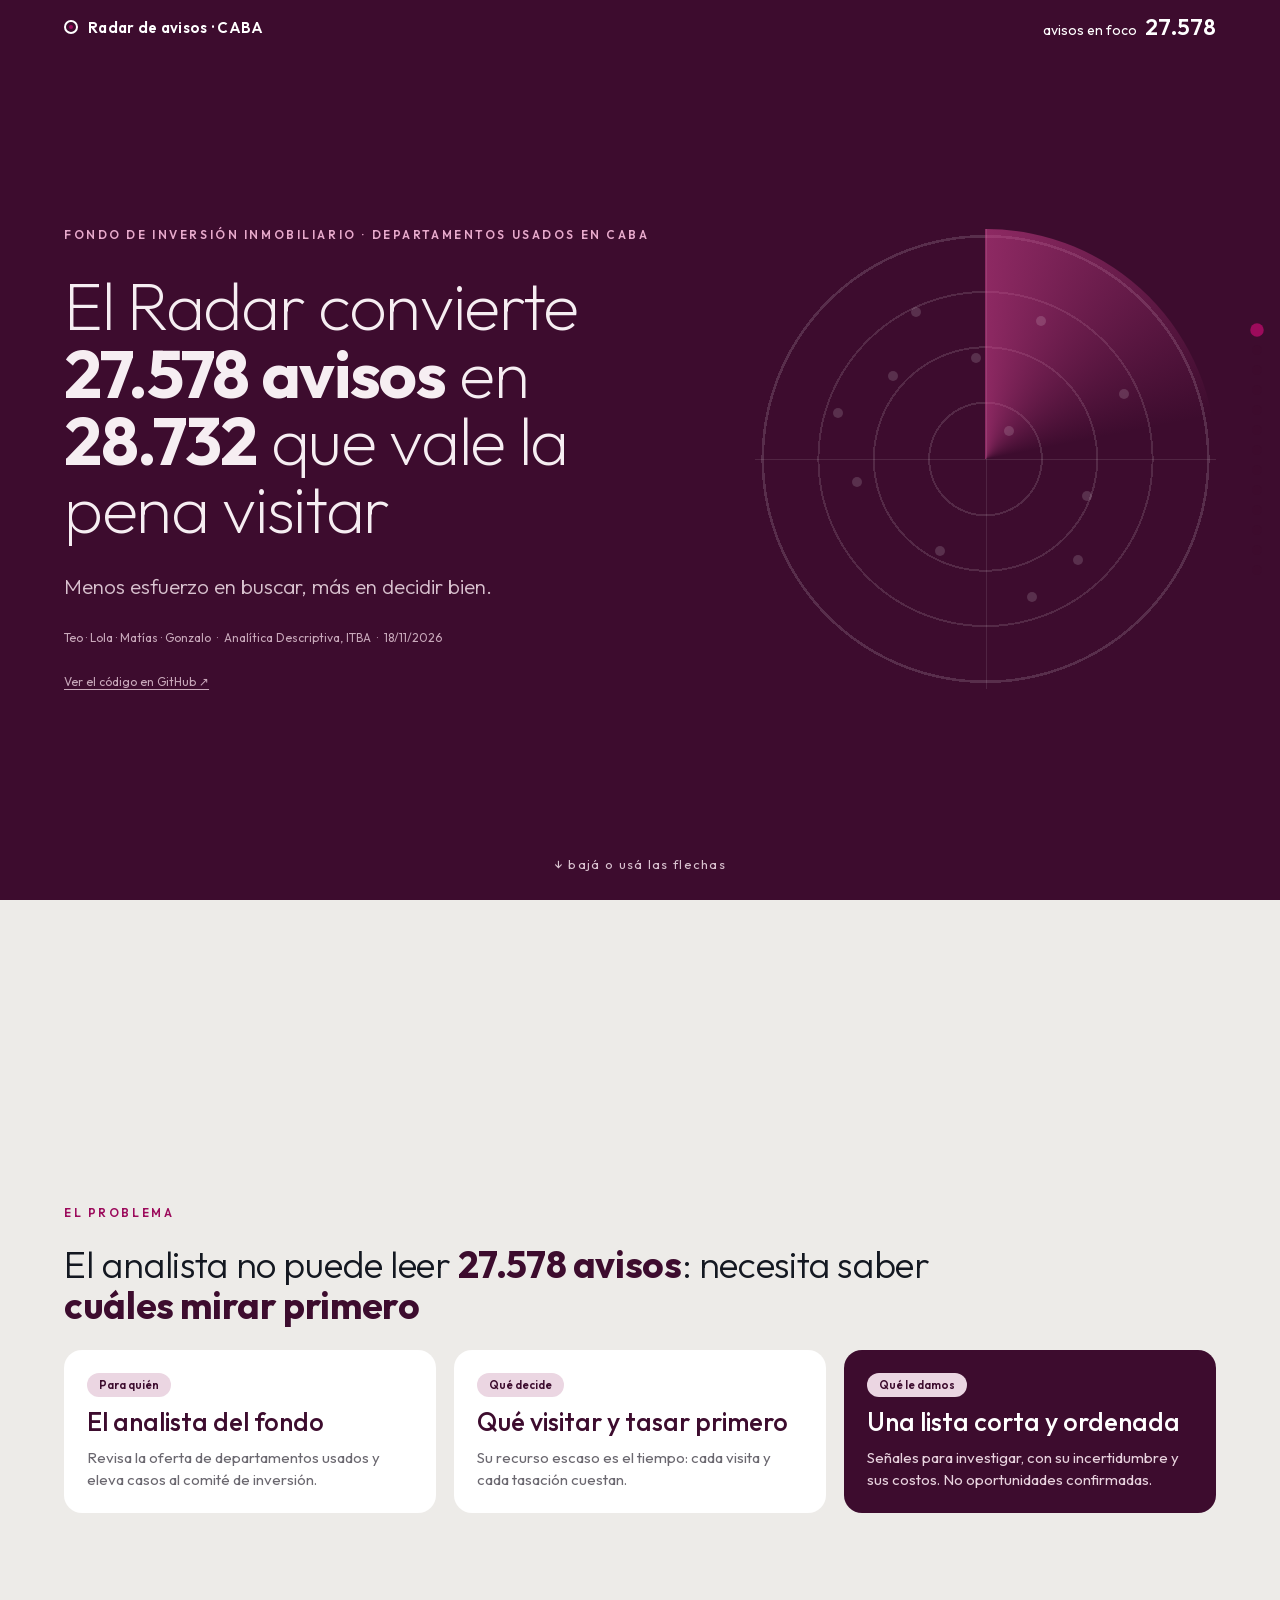
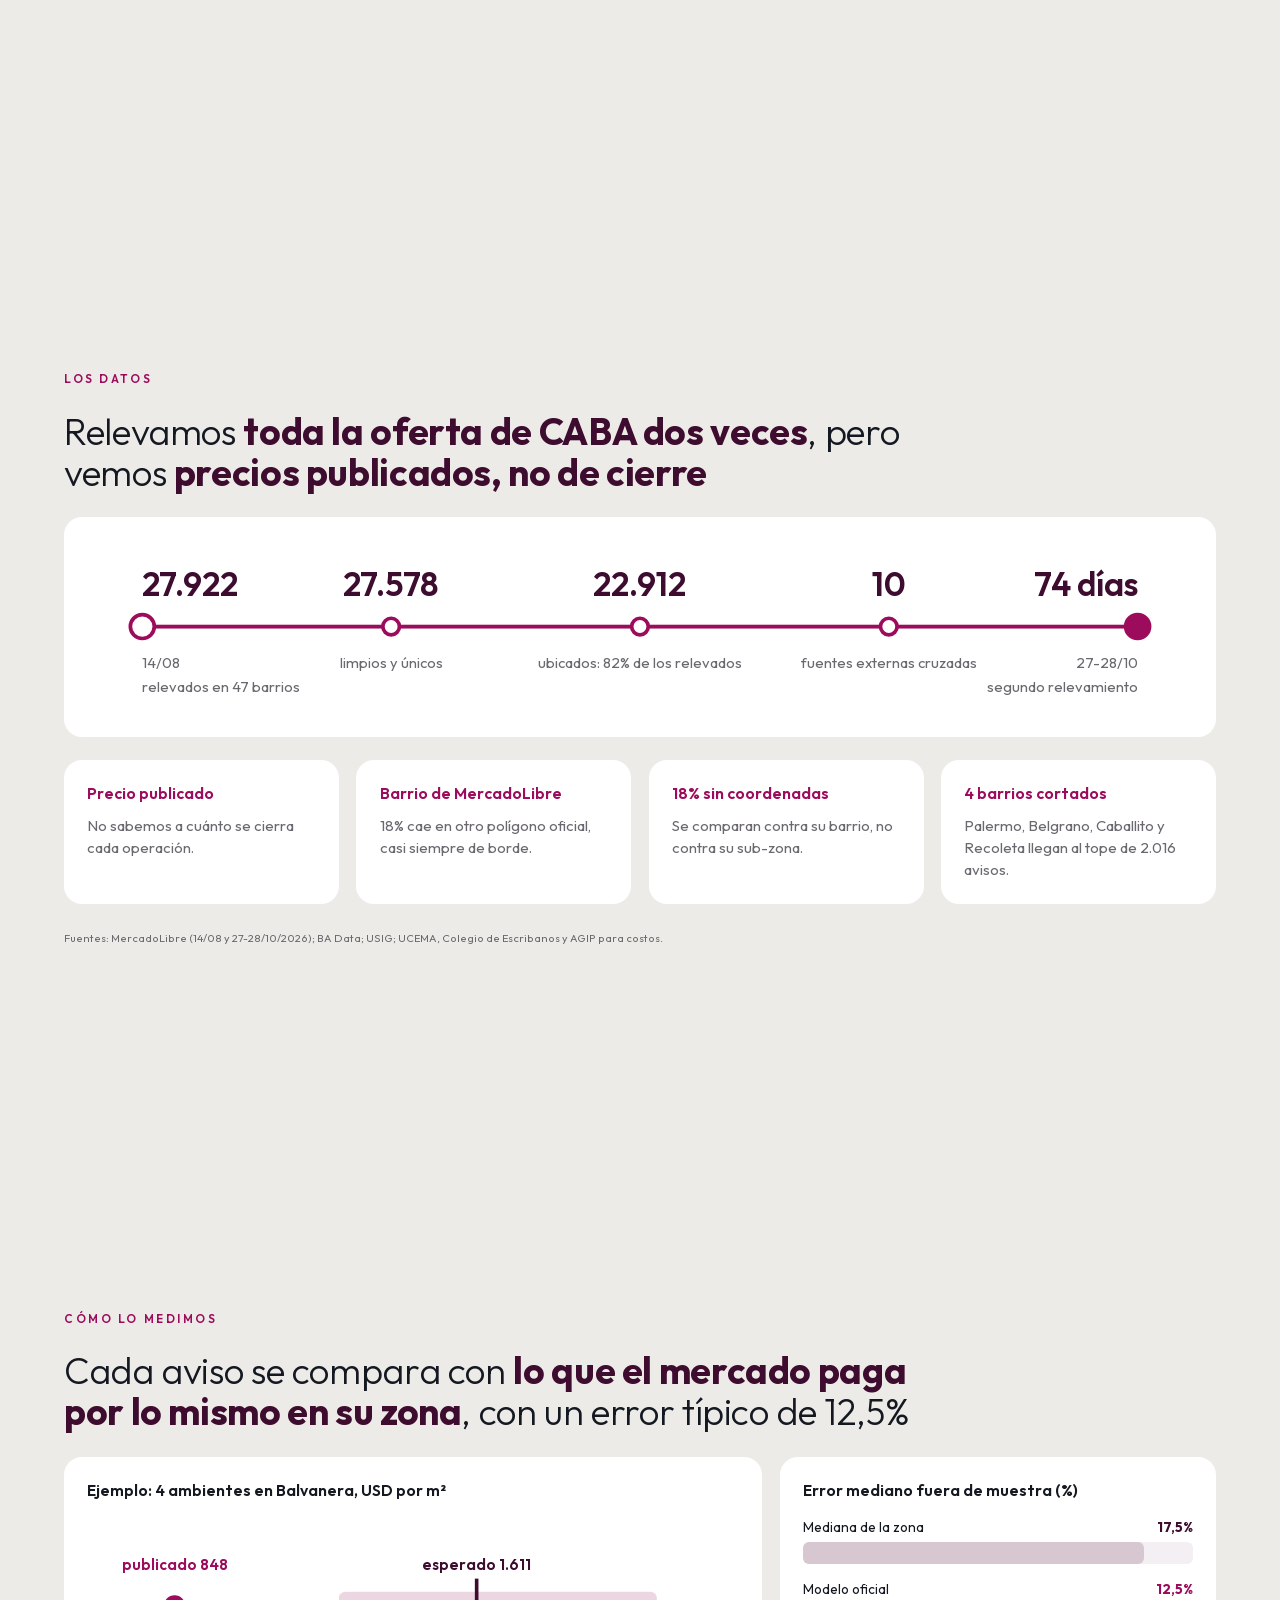
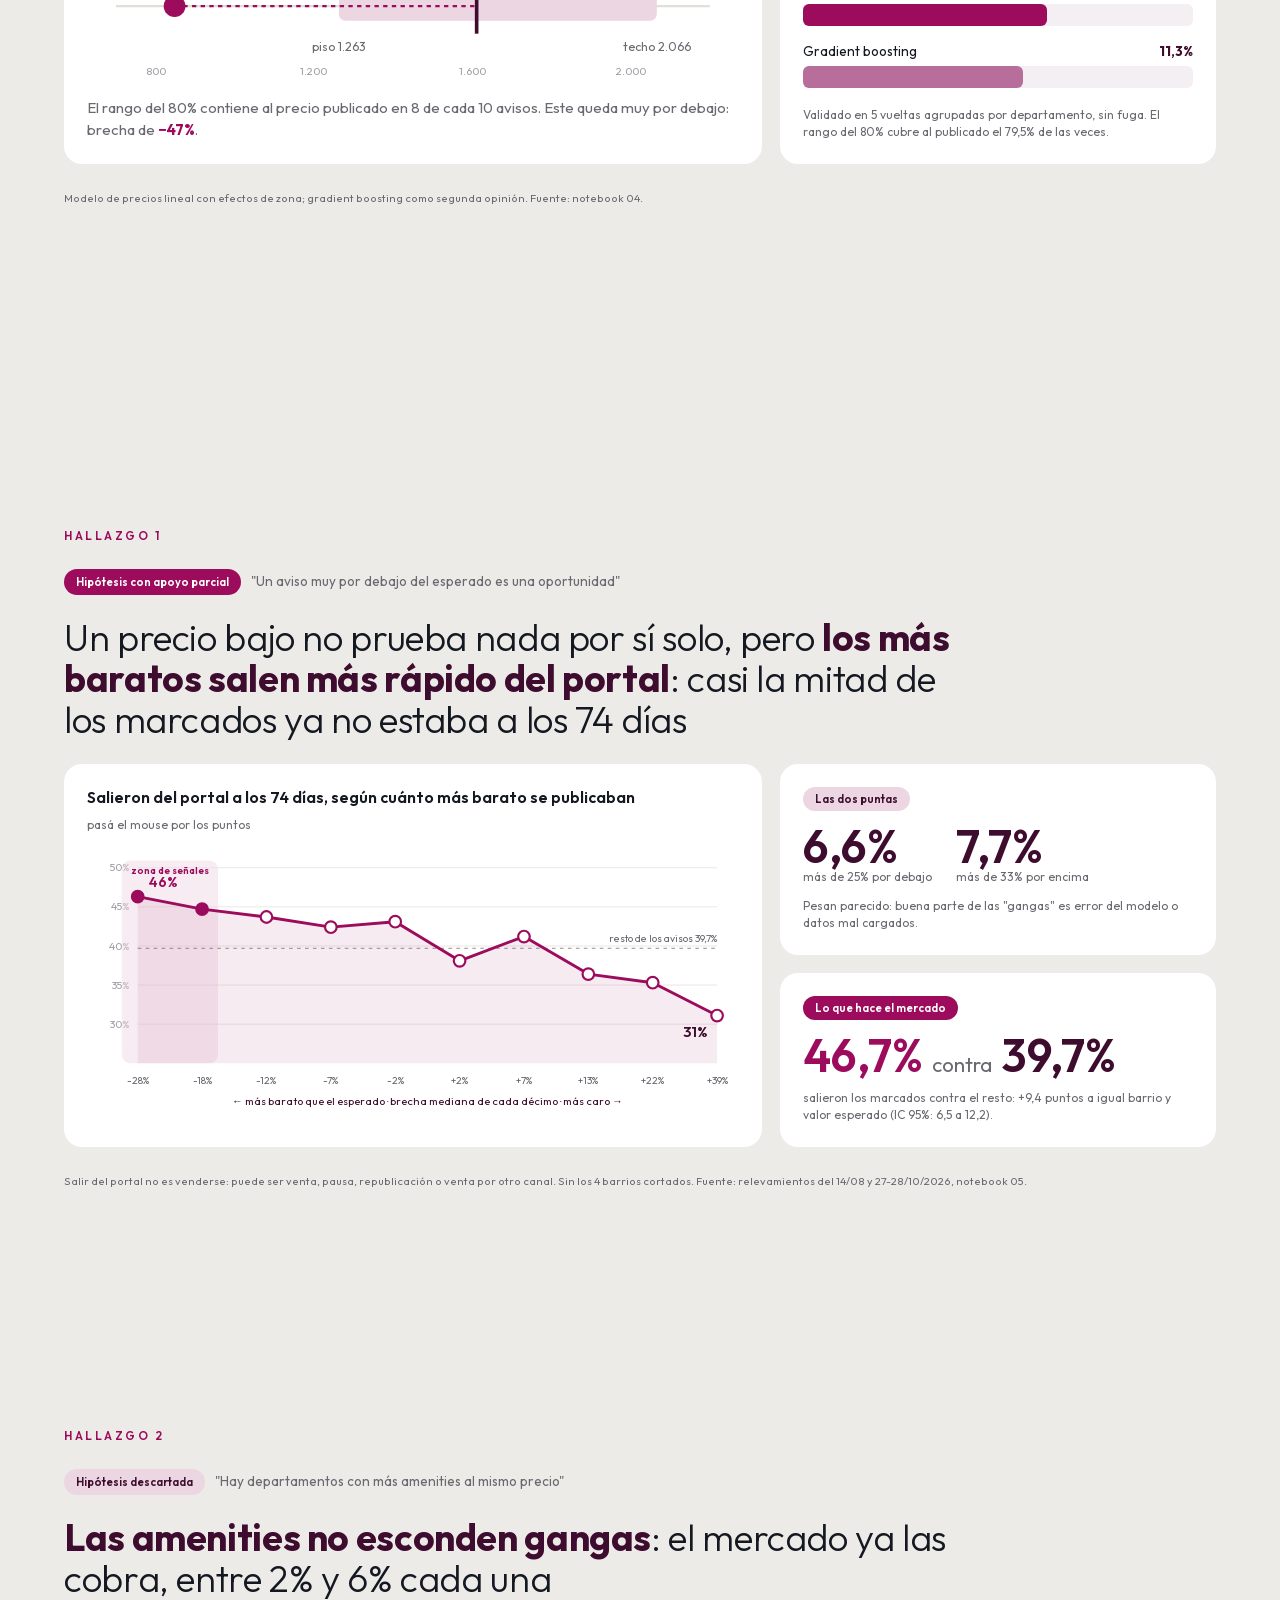
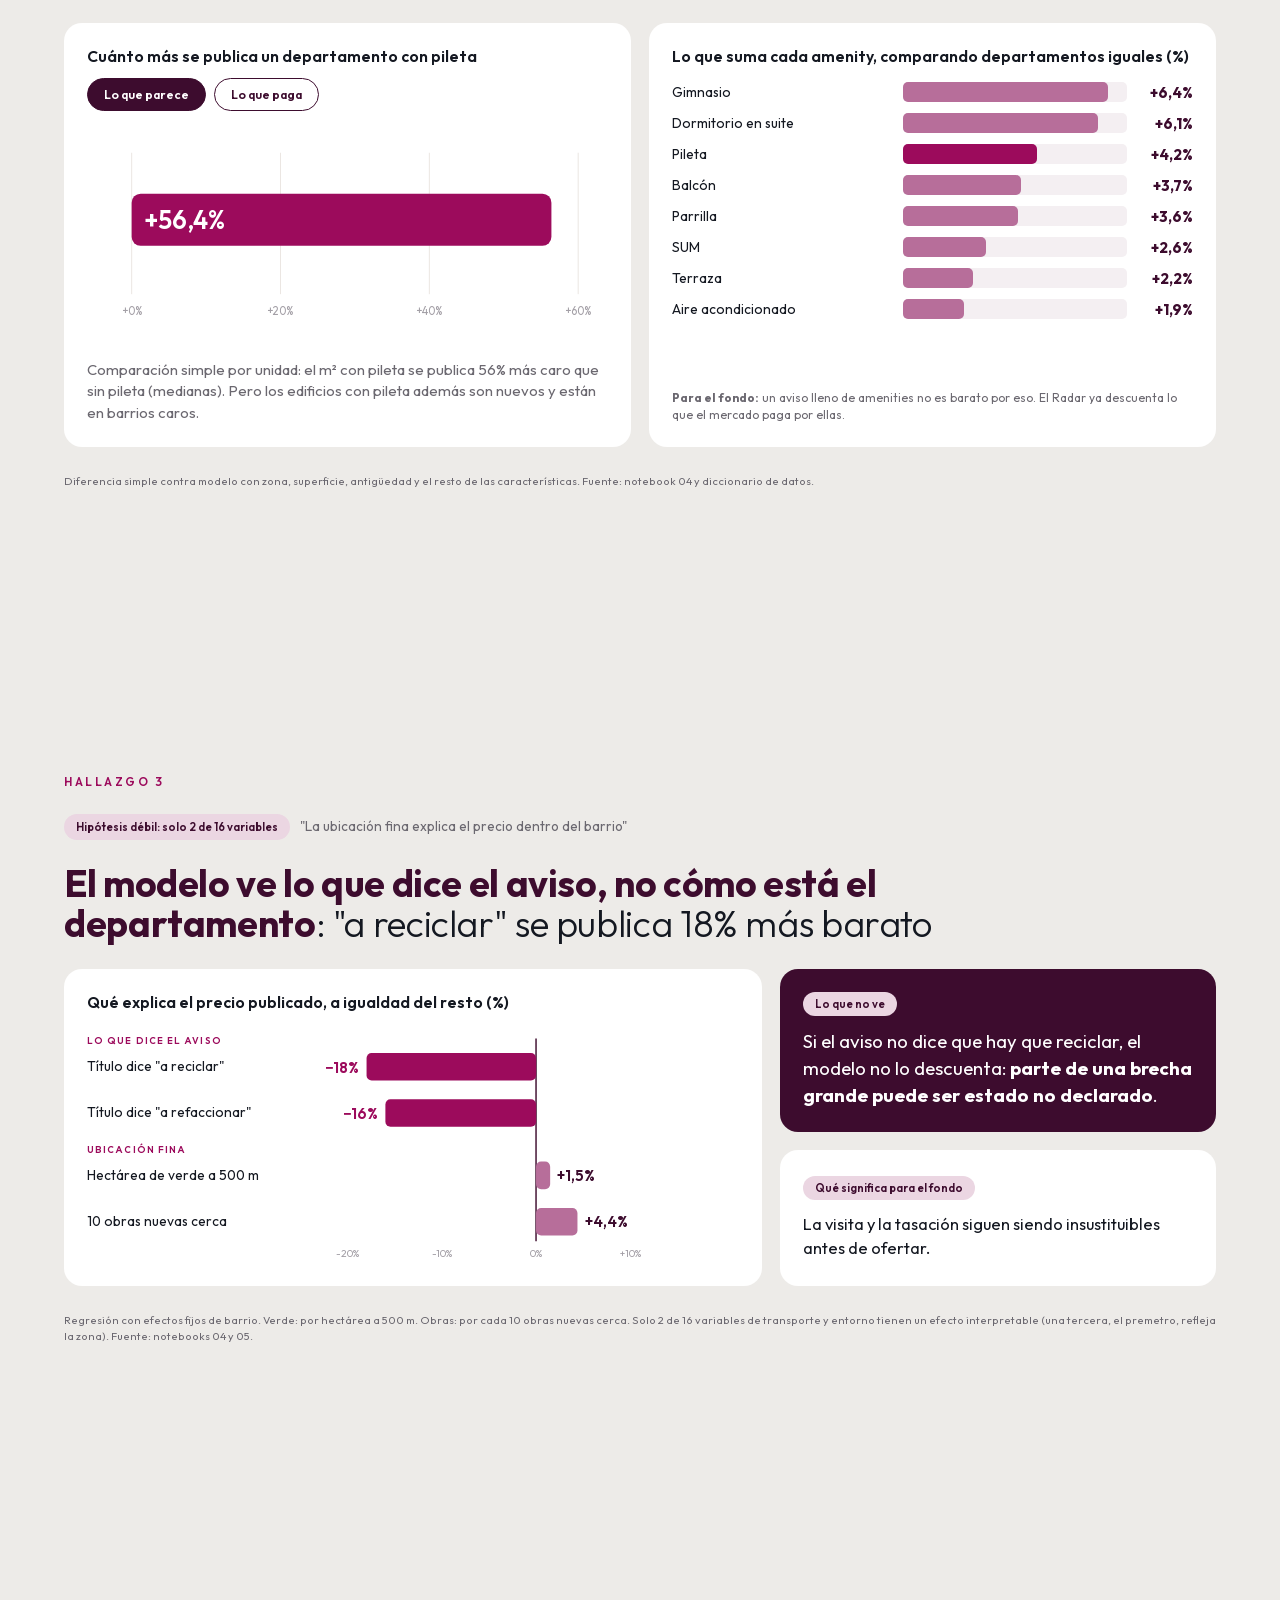
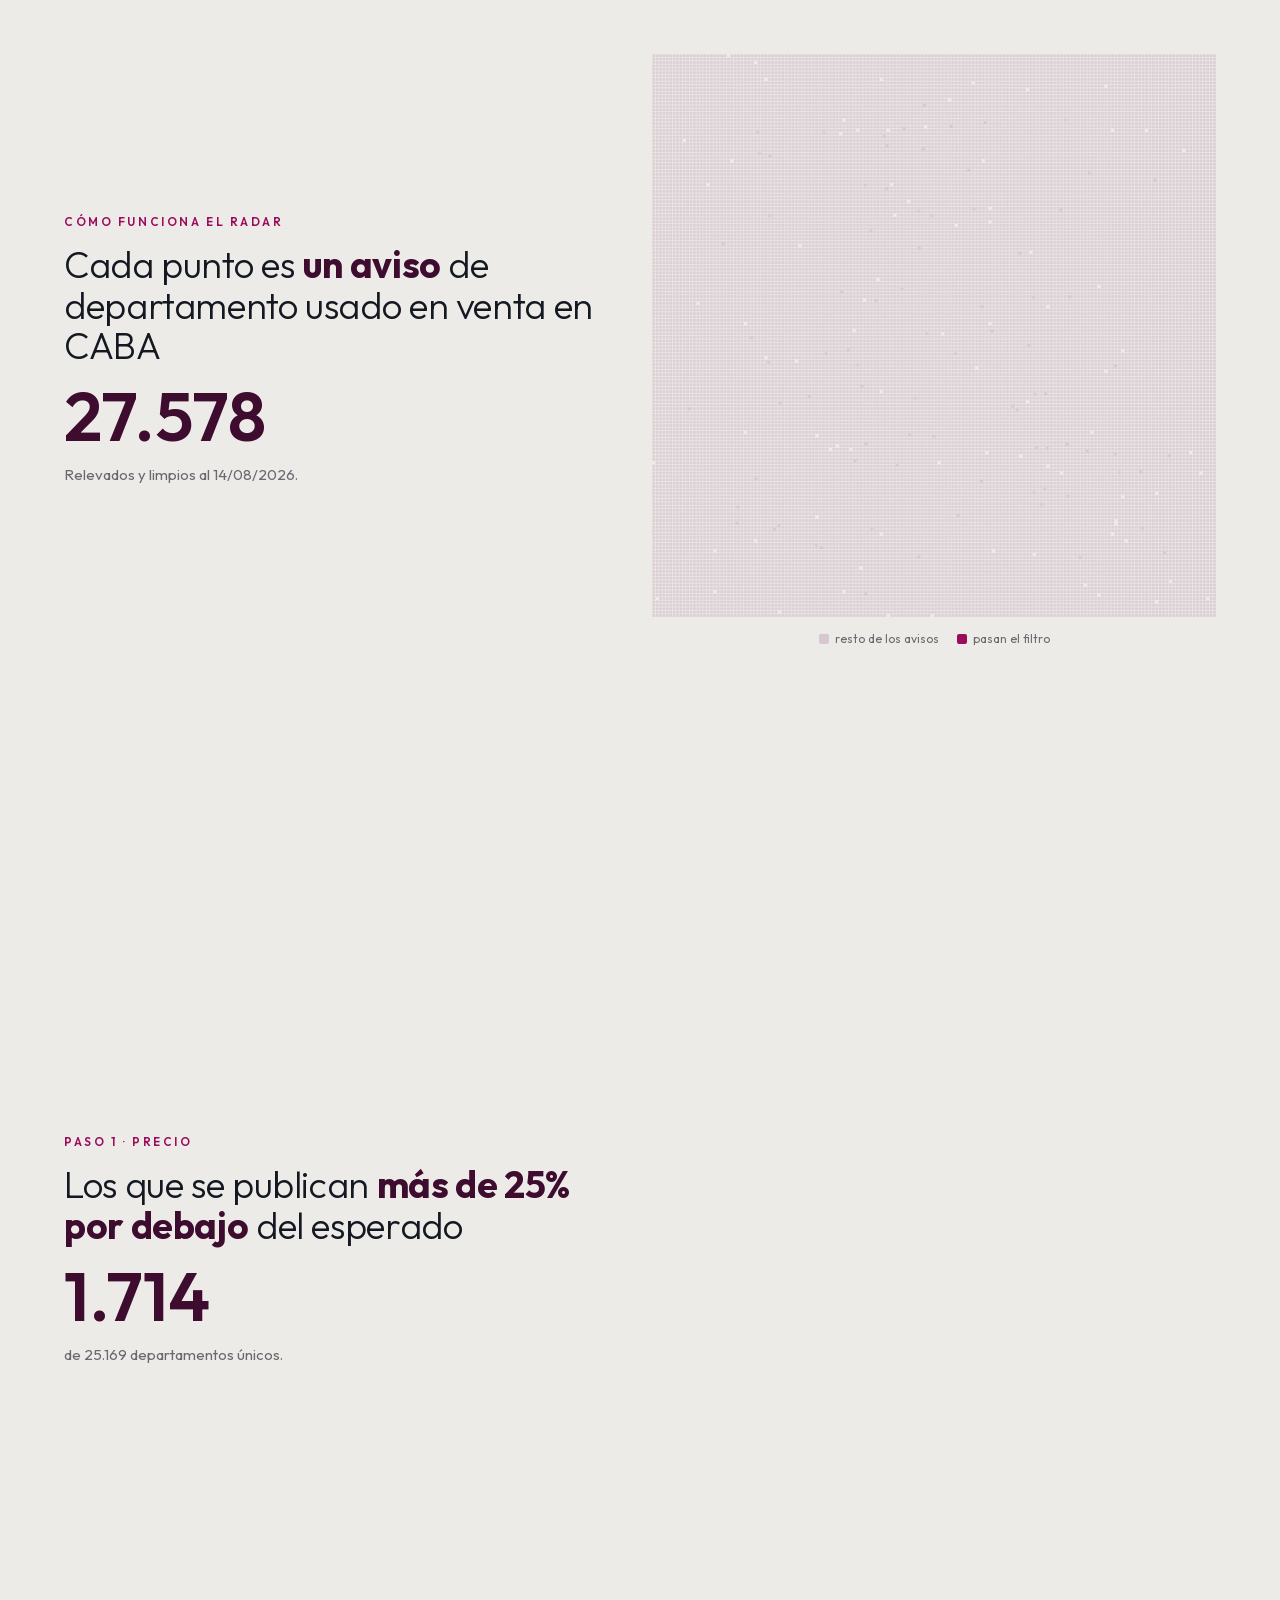
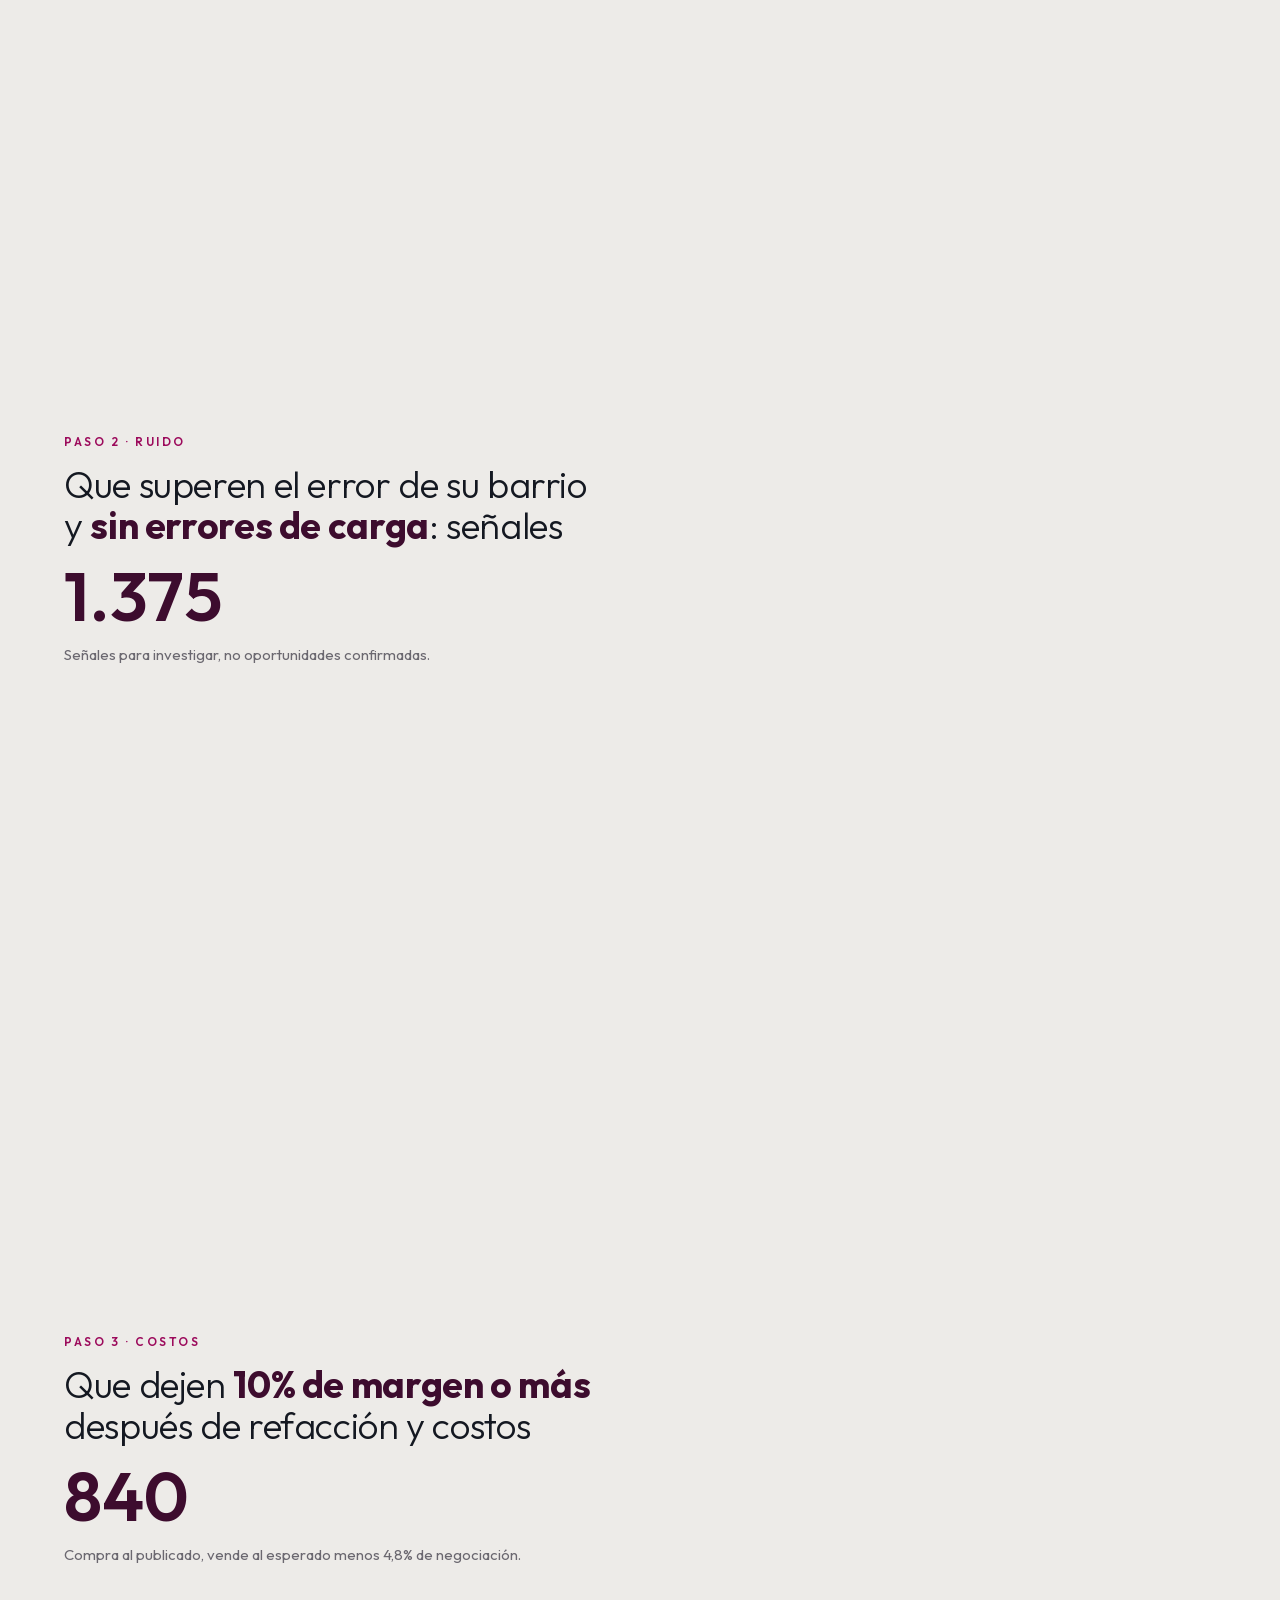
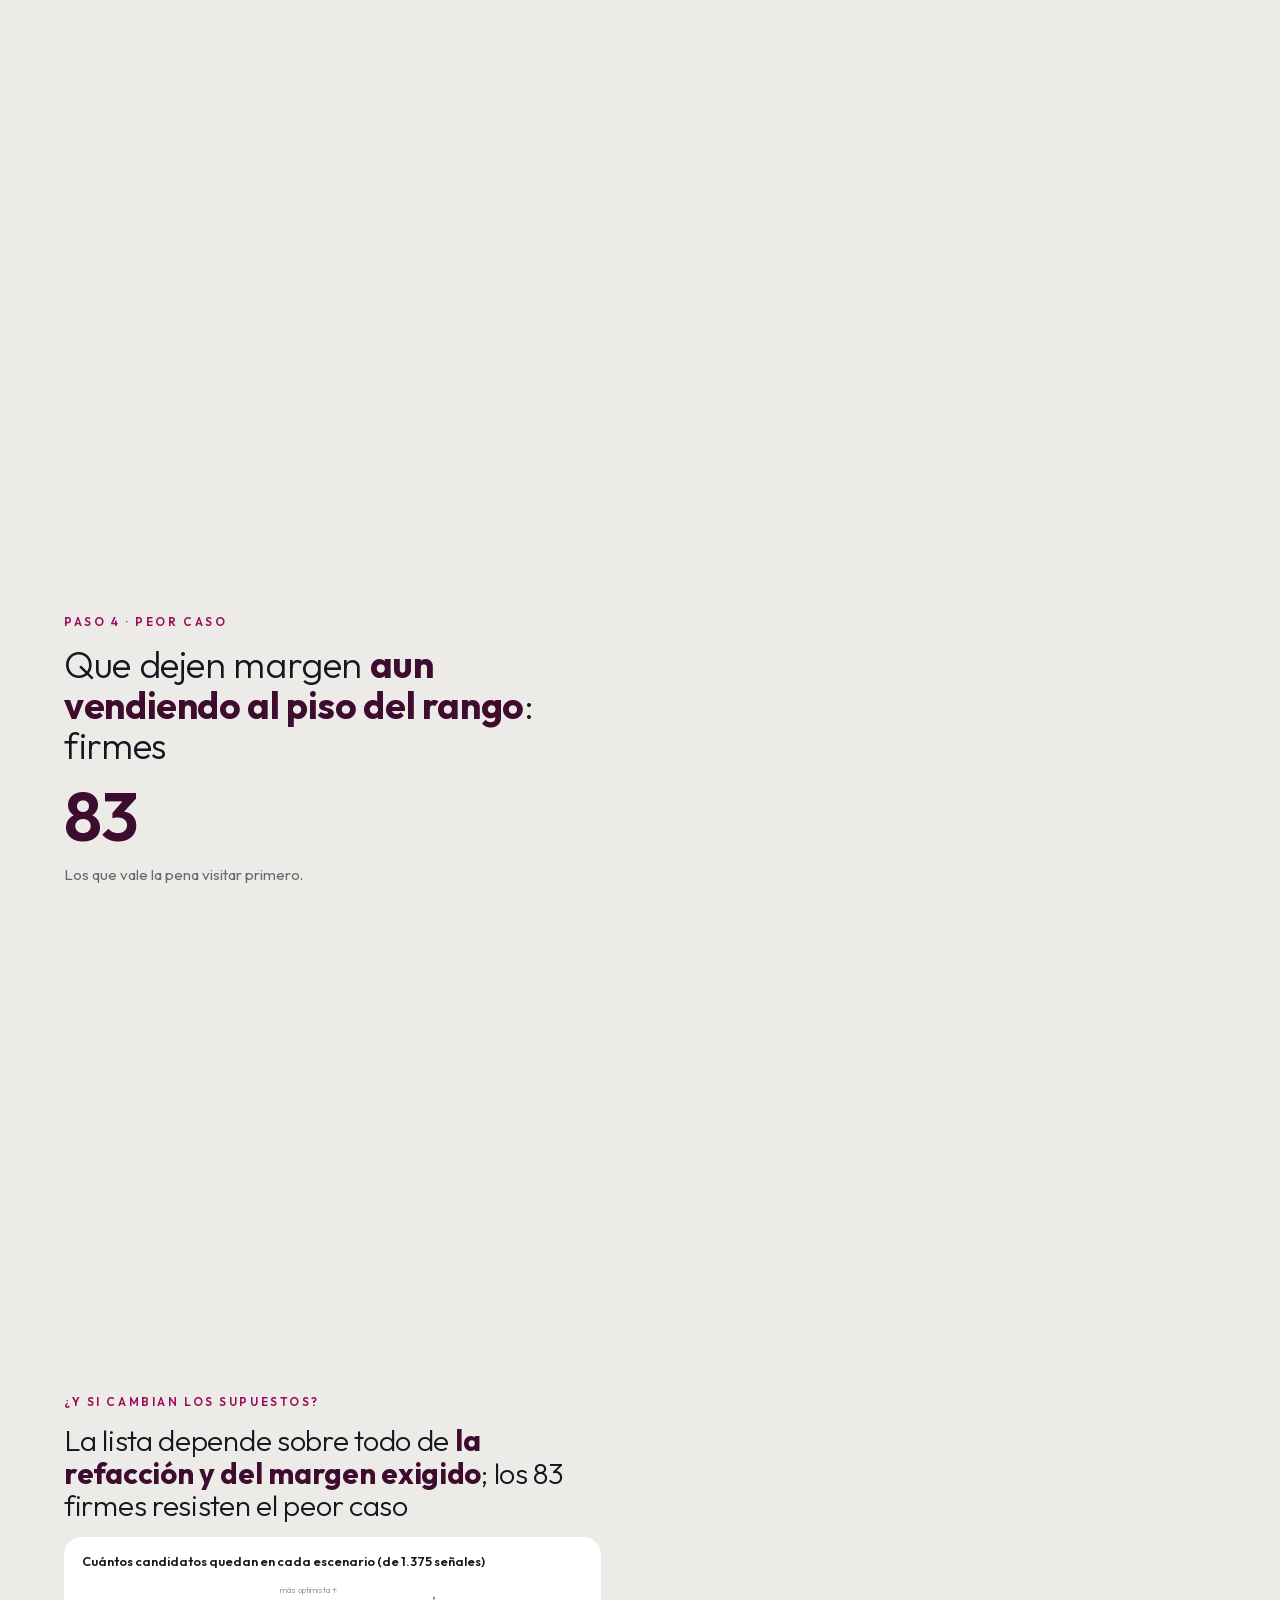
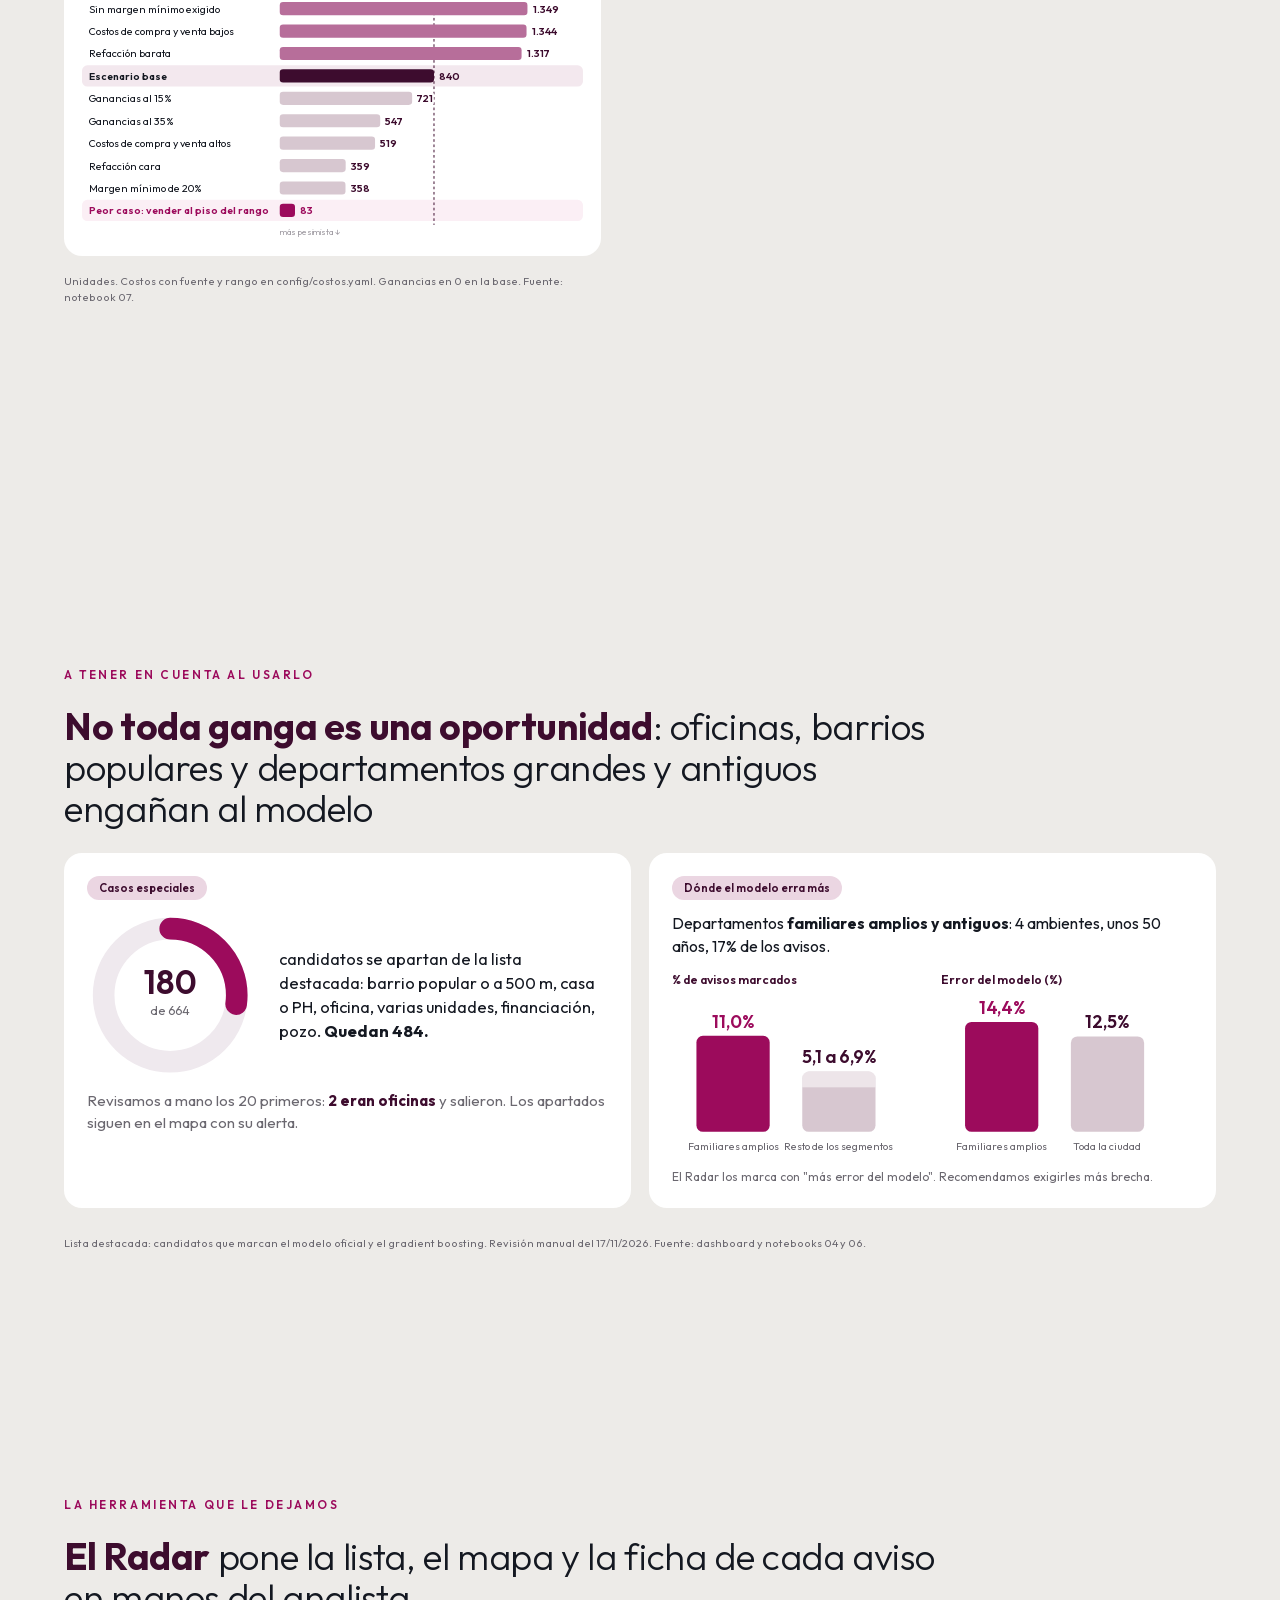
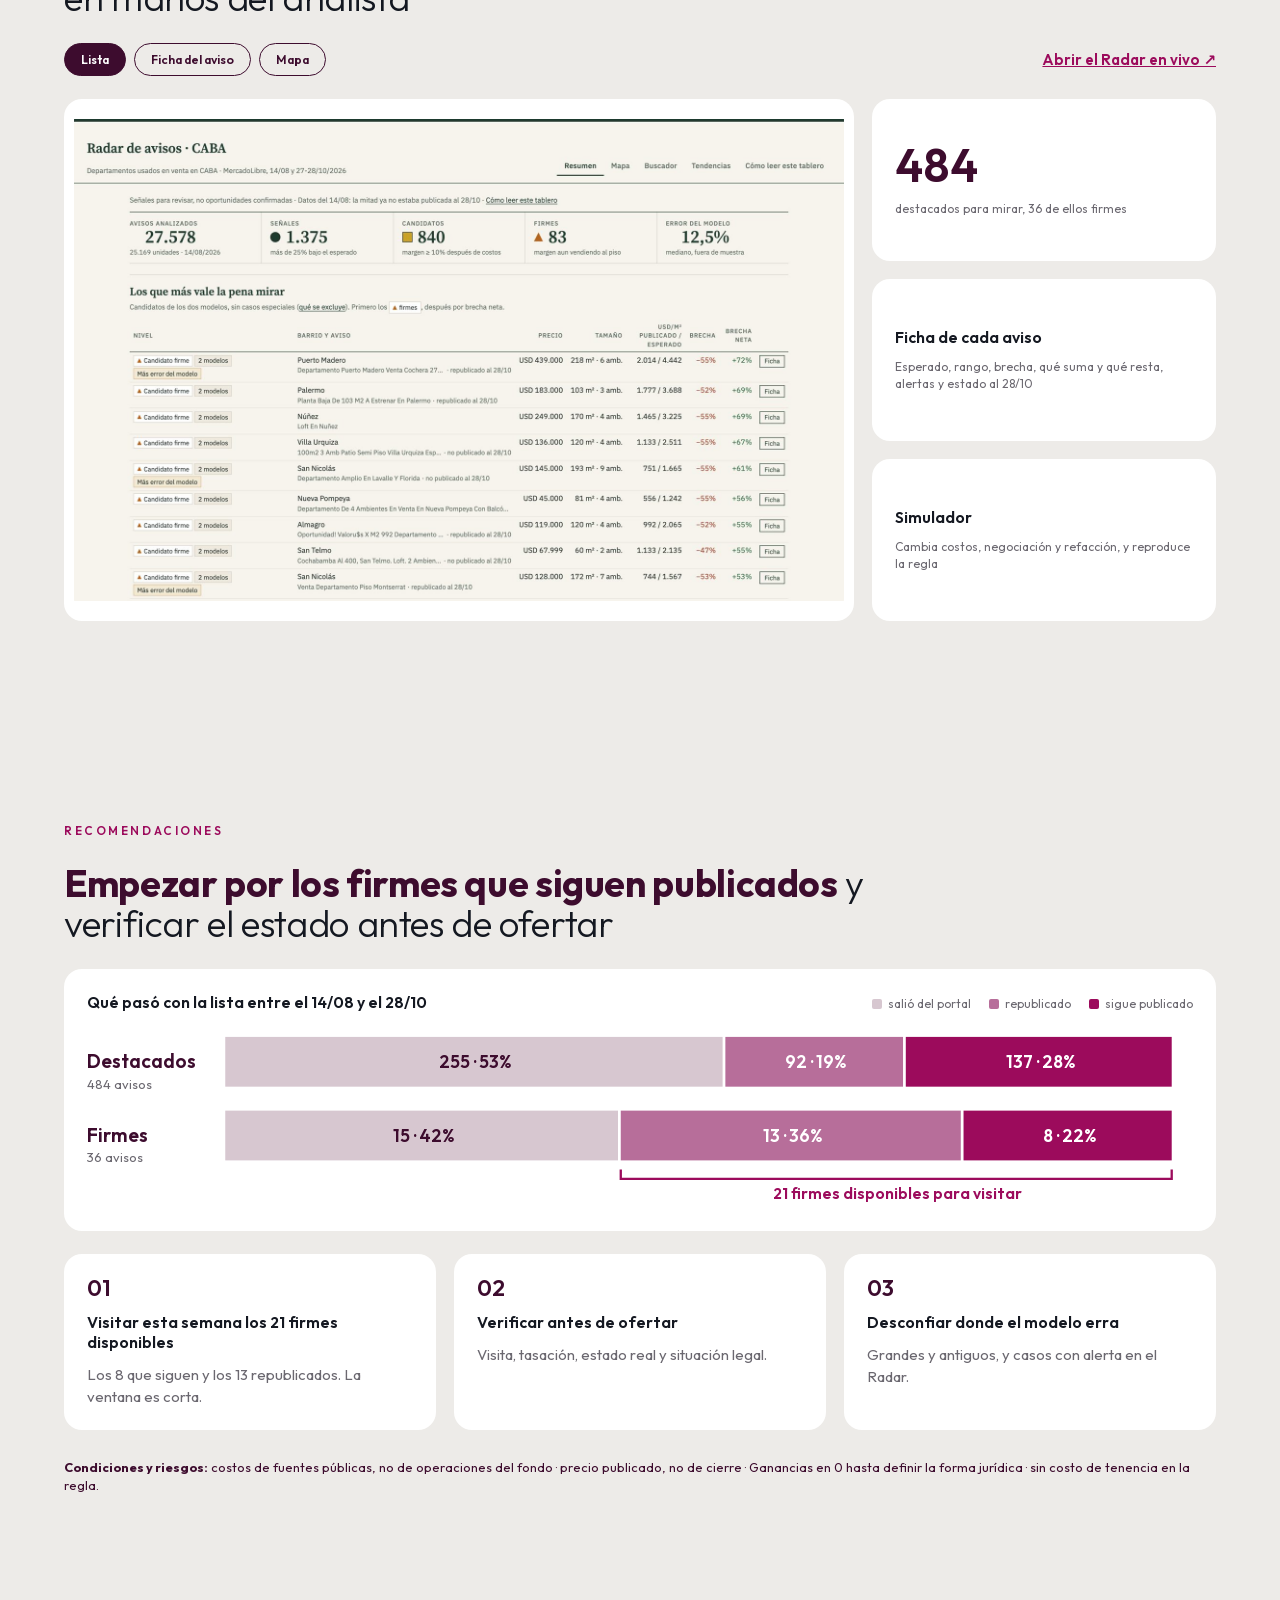
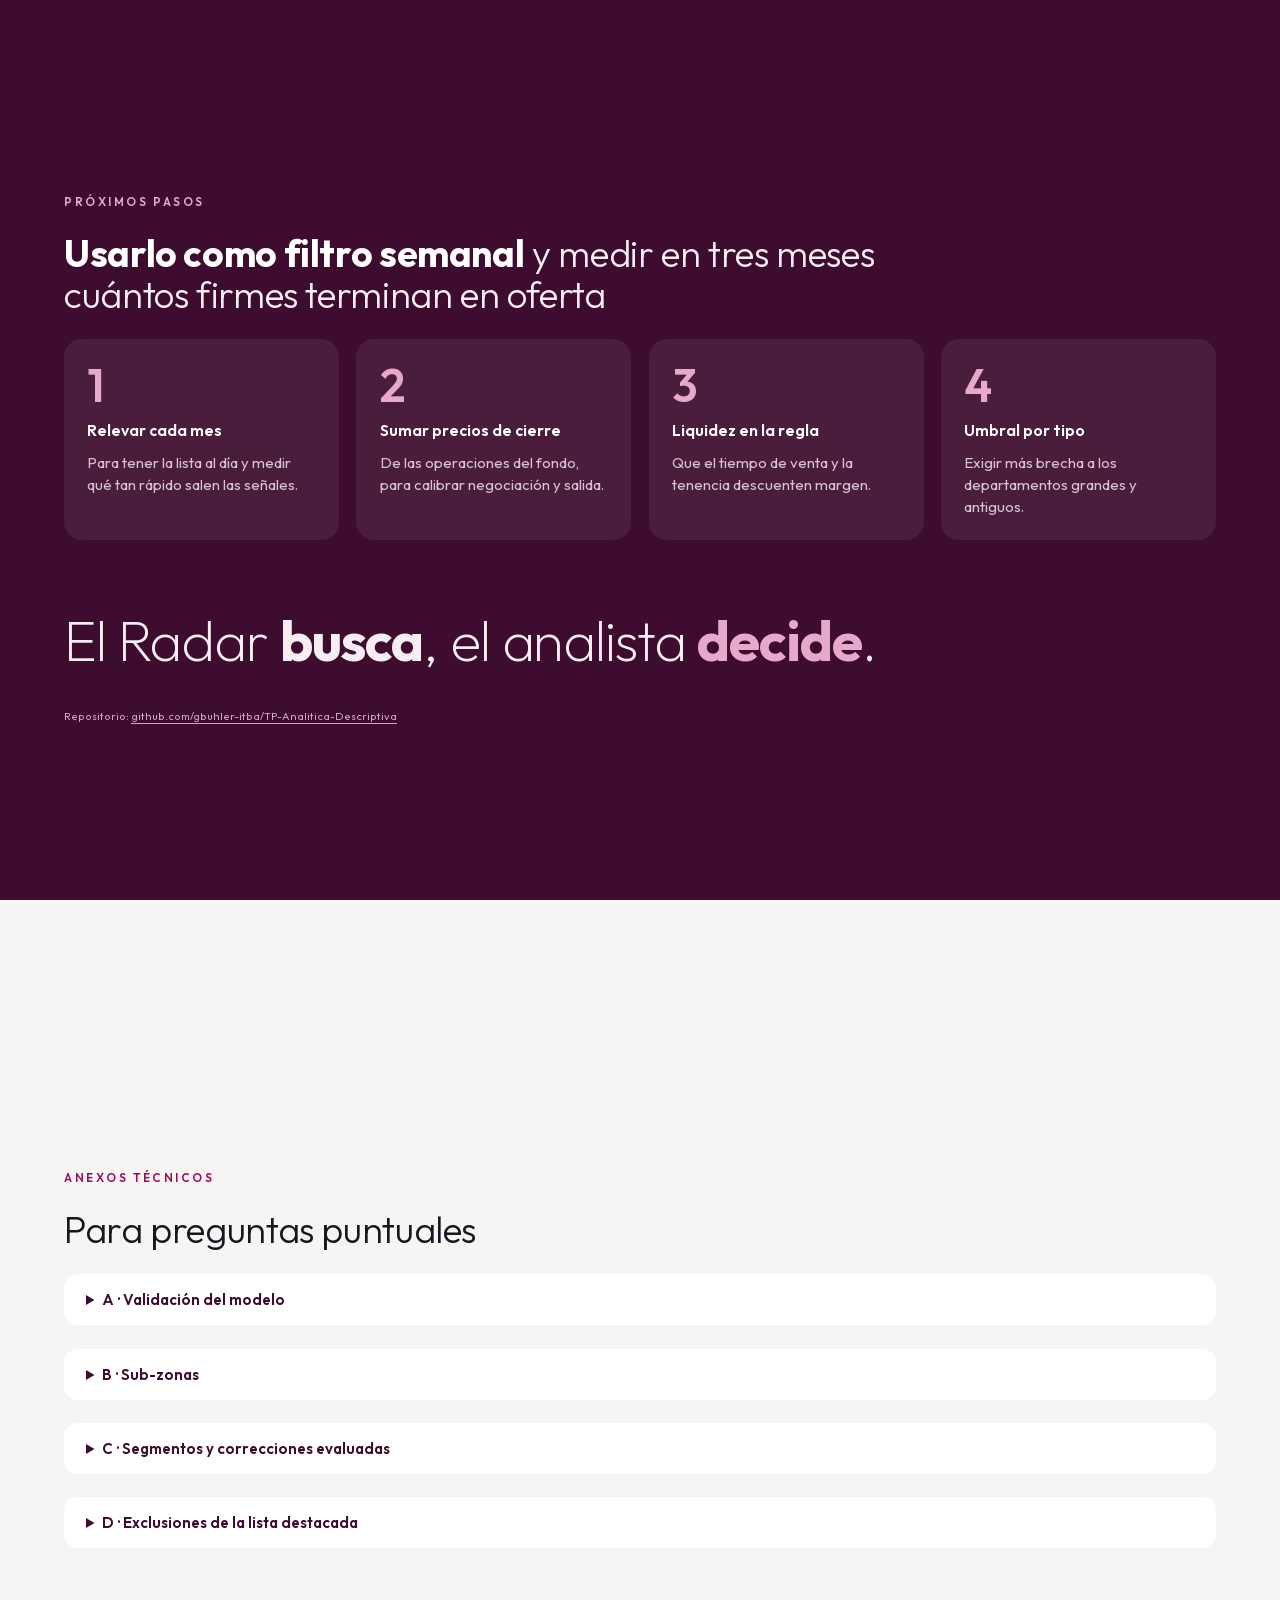
==== commit bf3a6fb0: "Presentación: link al repositorio en la portada y en la última pantalla" ====
--- a/docs/presentacion/index.html
+++ b/docs/presentacion/index.html
@@ -120,6 +120,7 @@
       <h1>El Radar convierte <b>27.578 avisos</b> en <b class="cuenta" data-de="27578" data-a="83" data-delay="900">83</b> que vale la pena visitar</h1>
       <p style="font-size:1.4em;font-weight:300" class="muted">Menos esfuerzo en buscar, más en decidir bien.</p>
       <p class="chico">Teo · Lola · Matías · Gonzalo &nbsp;·&nbsp; Analítica Descriptiva, ITBA &nbsp;·&nbsp; 18/11/2026</p>
+      <p class="chico"><a href="https://github.com/gbuhler-itba/TP-Analitica-Descriptiva" target="_blank" rel="noopener" style="color:inherit;text-decoration:underline;text-underline-offset:3px">Ver el código en GitHub ↗</a></p>
     </div>
     <div class="radar" id="radar"><div class="barrido"></div><div class="eje"></div></div>
   </div>
@@ -314,7 +315,7 @@
     <div class="card rev d4"><span class="num" style="color:#E7A9CB">4</span><h3 style="color:#fff">Umbral por tipo</h3><p class="muted">Exigir más brecha a los departamentos grandes y antiguos.</p></div>
   </div>
   <p class="rev d4" style="font-size:clamp(34px,4.4vw,80px);font-weight:200;letter-spacing:-.02em;margin-top:clamp(10px,4vh,50px)">El Radar <b style="font-weight:700">busca</b>, el analista <b style="font-weight:700;color:#E7A9CB">decide</b>.</p>
-  <p class="fuente">Repositorio: github.com/gbuhler-itba/TP-Analitica-Descriptiva</p>
+  <p class="fuente">Repositorio: <a href="https://github.com/gbuhler-itba/TP-Analitica-Descriptiva" target="_blank" rel="noopener" style="color:inherit;text-decoration:underline;text-underline-offset:3px">github.com/gbuhler-itba/TP-Analitica-Descriptiva</a></p>
 </section>
 
 <!-- ANEXOS -->
